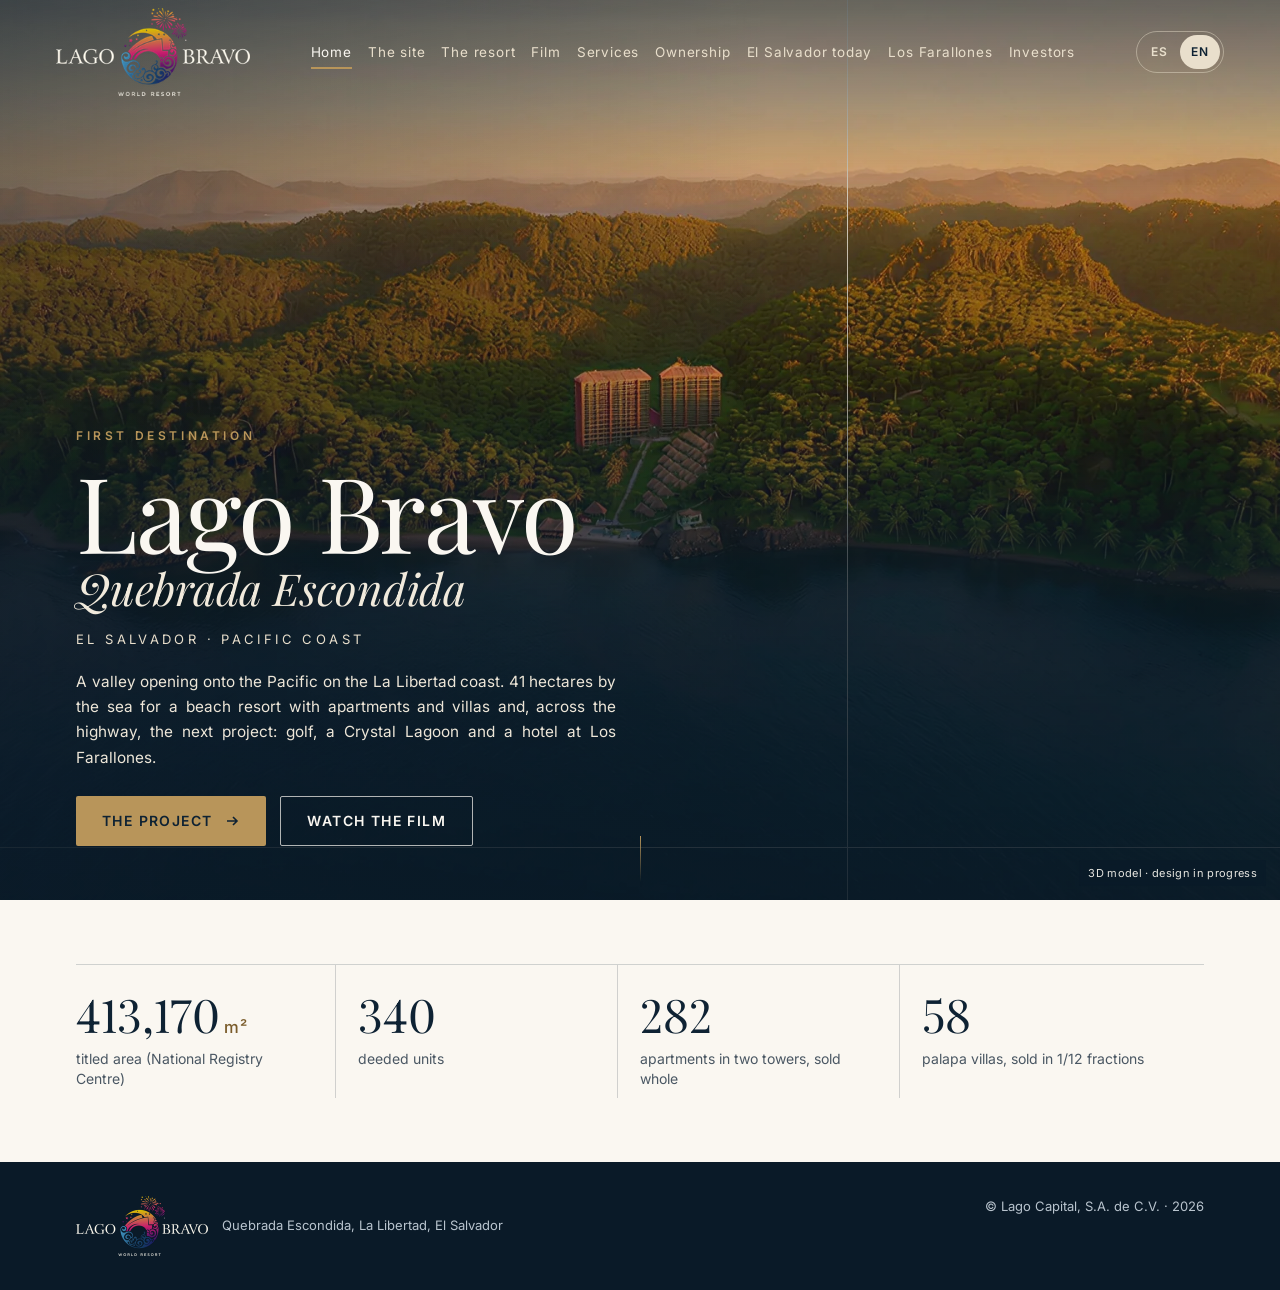
==== index.html @ e4975eff "v4.5: villas en fracciones de 1/12 (se venden 11, Lago Bravo se queda 1), sin casino" ====
<!DOCTYPE html>
<html lang="es" data-lang="es">
<head>
<meta charset="utf-8">
<meta name="viewport" content="width=device-width, initial-scale=1">
<title>Lago Bravo · Quebrada Escondida — El Salvador, costa del Pacífico</title>
<meta name="description" content="Lago Bravo, primer destino: Quebrada Escondida, un valle abierto al Pacífico en La Libertad, El Salvador.">
<meta name="robots" content="index,follow">
<link rel="canonical" href="https://lagobravo.com/">
<meta name="theme-color" content="#0E2233">
<link rel="icon" href="favicon.ico?v=2" sizes="any">
<link rel="icon" type="image/png" sizes="32x32" href="favicon-32x32.png?v=2">
<link rel="icon" type="image/png" sizes="192x192" href="icon-192.png?v=2">
<link rel="apple-touch-icon" href="apple-touch-icon.png?v=2">
<meta property="og:title" content="Lago Bravo · Quebrada Escondida">
<meta property="og:description" content="Un valle abierto al Pacífico en La Libertad, El Salvador: dos torres bajo palapa, 58 villas, restaurante en una isla y beach club.">
<meta property="og:image" content="https://lagobravo.com/img/og-lago-bravo.jpg">
<meta property="og:image:width" content="1200">
<meta property="og:image:height" content="630">
<meta property="og:type" content="website">
<meta property="og:url" content="https://lagobravo.com/">
<meta name="twitter:card" content="summary_large_image">
<link rel="preconnect" href="https://fonts.googleapis.com">
<link rel="preconnect" href="https://fonts.gstatic.com" crossorigin>
<link href="https://fonts.googleapis.com/css2?family=Inter:wght@400;500;600;700&family=Playfair+Display:ital,wght@0,400;0,500;0,600;1,400;1,500&display=swap" rel="stylesheet">
<script>(function(){var d=document.documentElement,h=location.hash.slice(1),T='inicio lugar resort video servicios propiedad elsalvador farallones inversores'.split(' '),A={top:'inicio',pelicula:'video',vision:'farallones','resort-integrado':'farallones',fase2:'farallones'};try{h=decodeURIComponent(h);}catch(e){}h=A[h]||h;var t=T.indexOf(h)>=0?h:(/^f\d+$/.test(h)||h==='fuentes'?'elsalvador':'inicio');d.classList.add('js');d.setAttribute('data-tab',t);if(t==='inicio'){var l=document.createElement('link');l.rel='preload';l.as='image';l.href='img/hero-1920.webp';l.setAttribute('imagesrcset','img/hero-960.webp 960w, img/hero-1920.webp 1920w');l.setAttribute('imagesizes','100vw');document.head.appendChild(l);}})();</script>
<style>
:root{
  --night:#0E2233; --night-2:#0A1A28; --night-3:#14304A;
  --sand:#E9DFCC; --sand-2:#F1EADC; --paper:#FAF7F1;
  --gold:#B8955A; --gold-ink:#7A5C2B;
  --ink:#0E2233; --muted:#4A5763; --muted-d:#B9C4CE; --rule:rgba(14,34,51,.18); --rule-d:rgba(233,223,204,.22);
  --serif:'Playfair Display',Georgia,'Times New Roman',serif;
  --sans:'Inter',system-ui,-apple-system,'Segoe UI',Roboto,sans-serif;
  --wrap:1240px; --gut:clamp(20px,5vw,56px);
  --ease:cubic-bezier(.2,.7,.2,1);
}
*,*::before,*::after{box-sizing:border-box}
html{scroll-behavior:smooth;-webkit-text-size-adjust:100%}
body{margin:0;background:var(--paper);color:var(--ink);font-family:var(--sans);font-size:17px;line-height:1.65;font-weight:400;text-rendering:optimizeLegibility}
img{max-width:100%;display:block;height:auto}
a{color:inherit}
h1,h2,h3{font-family:var(--serif);font-weight:500;line-height:1.08;margin:0;letter-spacing:-.01em}
p{margin:0 0 1em}
.sr-only{position:absolute!important;width:1px;height:1px;overflow:hidden;clip:rect(0 0 0 0);white-space:nowrap}
html[data-lang="es"] .l-en, html[data-lang="en"] .l-es{display:none!important}
.skip{position:absolute;left:-999px;top:8px;background:var(--gold);color:var(--night);padding:10px 16px;z-index:200;font-weight:600}
.skip:focus{left:8px}
:focus-visible{outline:2px solid var(--gold);outline-offset:3px}
.wrap{max-width:var(--wrap);margin:0 auto;padding:0 var(--gut)}
.eyebrow{font-family:var(--sans);font-size:12px;font-weight:600;letter-spacing:.24em;text-transform:uppercase;color:var(--gold-ink);margin:0 0 18px;display:flex;align-items:center;gap:14px}
.eyebrow::before{content:"";width:34px;height:1px;background:currentColor}
.dark .eyebrow{color:var(--gold)}
.h2{font-size:clamp(34px,5vw,64px)}
.h2 em{font-style:italic;color:var(--gold-ink);font-weight:400}
.dark .h2 em{color:var(--gold)}
.lead{font-size:clamp(18px,1.6vw,21px);line-height:1.6;color:var(--muted);max-width:62ch}
.dark{background:var(--night);color:var(--sand)}
.dark .lead{color:var(--muted-d)}
section{position:relative}
.sec{padding:clamp(88px,12vw,168px) 0}

/* nav */
.nav{position:fixed;inset:0 0 auto 0;z-index:100;transition:background .35s var(--ease),box-shadow .35s var(--ease)}
.nav .wrap{display:flex;align-items:center;justify-content:space-between;height:104px;max-width:1440px}
.nav.solid{background:rgba(14,34,51,.96);box-shadow:0 1px 0 var(--rule-d)}
.brand{font-family:var(--serif);color:#FAF7F1;text-decoration:none;font-size:21px;letter-spacing:.2em;text-transform:uppercase;white-space:nowrap;display:inline-flex;align-items:center;gap:12px}
.brand-logo{height:88px;width:auto;display:block;flex:0 0 auto}          /* logo oficial entero (05-10-2026) */
footer.foot .brand-logo{height:60px}
.brand small{font-family:var(--sans);font-size:10px;letter-spacing:.24em;color:var(--gold);margin-left:10px;border:1px solid rgba(184,149,90,.6);padding:3px 7px;vertical-align:3px}
.tabsnav{min-width:0}
.tabs{display:flex;gap:22px;margin:0;padding:0}
.tab{color:#E9DFCC;text-decoration:none;font-size:13.5px;letter-spacing:.06em;padding:12px 0;position:relative;white-space:nowrap}
.tab::after{content:"";position:absolute;left:0;right:0;bottom:6px;height:2px;background:var(--gold);transform:scaleX(0);transform-origin:left;transition:transform .3s var(--ease)}
.tab:hover::after,.tab[aria-selected="true"]::after{transform:scaleX(1)}
.tab[aria-selected="true"]{color:#FAF7F1}
.tab:focus-visible{outline:2px solid var(--gold);outline-offset:4px;border-radius:2px}
@media (min-width:1280px) and (max-width:1365px){.tabs{gap:16px}}   /* v4.4: la pestaña de Los Farallones era más larga; a 1280 px deja el margen de la v4.3 */
.navr{display:flex;align-items:center;gap:14px}
.lang{display:flex;border:1px solid rgba(233,223,204,.45);border-radius:999px;padding:3px}
.lang button{all:unset;cursor:pointer;font-size:12px;font-weight:600;letter-spacing:.12em;color:#E9DFCC;min-width:40px;min-height:34px;display:grid;place-items:center;border-radius:999px;transition:background .2s,color .2s}
.lang button[aria-pressed="true"]{background:var(--sand);color:var(--night)}
.lang button:focus-visible{outline:2px solid var(--gold);outline-offset:2px}
/* pestañas: solo se ve el panel activo. El script de la cabecera pone html.js y data-tab antes de pintar,
   asi que un enlace directo (lagobravo.com/#inversores) abre ya en su pestaña, sin parpadeo */
.js .panel{display:none}
.js[data-tab="inicio"] #inicio,.js[data-tab="lugar"] #lugar,.js[data-tab="resort"] #resort,.js[data-tab="video"] #video,.js[data-tab="servicios"] #servicios,.js[data-tab="propiedad"] #propiedad,.js[data-tab="elsalvador"] #elsalvador,.js[data-tab="farallones"] #farallones,.js[data-tab="inversores"] #inversores{display:block}
.panel[hidden]{display:none!important}
.panel:focus-visible{outline:2px solid var(--gold);outline-offset:-2px}
#fuentes li{scroll-margin-top:150px}
/* cifras clave de Inicio */
.kf{padding:clamp(40px,5vw,72px) 0;background:var(--paper)}
.kf .facts{margin-top:0}
@media (max-width:1279px){
  /* barra de pestañas fija bajo la cabecera, con desplazamiento lateral */
  .nav .wrap{flex-wrap:wrap;height:auto}
  .brand,.navr{min-height:72px;display:flex;align-items:center}
  .brand-logo{height:60px}
  .tabsnav{order:3;flex:0 0 calc(100% + 2*var(--gut));margin:0 calc(-1*var(--gut));background:rgba(10,26,40,.72);-webkit-backdrop-filter:blur(8px);backdrop-filter:blur(8px);border-top:1px solid var(--rule-d)}
  .nav.solid .tabsnav{background:transparent;-webkit-backdrop-filter:none;backdrop-filter:none}
  .tabs{gap:6px;overflow-x:auto;padding:8px var(--gut);scrollbar-width:none;-webkit-overflow-scrolling:touch;
        -webkit-mask-image:linear-gradient(90deg,transparent 0,#000 14px,#000 calc(100% - 28px),transparent);mask-image:linear-gradient(90deg,transparent 0,#000 14px,#000 calc(100% - 28px),transparent)}
  .tabs::-webkit-scrollbar{display:none}
  .tab{font-size:14px;letter-spacing:.03em;padding:8px 14px;border-radius:999px}
  .tab::after{display:none}
  .tab[aria-selected="true"]{background:var(--sand);color:var(--night);font-weight:600}
  .tab:focus-visible{outline-offset:2px;border-radius:999px}
  .js .panel:not(#inicio)>section:first-child{border-top:80px solid transparent}
}

/* hero */
.hero{position:relative;height:100svh;min-height:640px;max-height:1200px;color:#FAF7F1;overflow:hidden;background:var(--night)}
.hero .ph{position:absolute;inset:0;margin:0}
.hero-vid{position:absolute;inset:0;width:100%;height:100%;object-fit:cover;object-position:50% 60%;opacity:0;transition:opacity 1.2s var(--ease)}
.hero-vid.on{opacity:1}
@media (prefers-reduced-motion:reduce){.hero-vid{display:none}}
@media (max-width:600px){.hero .ph{top:-22%}.hero-vid{top:-22%;height:122%}}
.film{padding-top:clamp(72px,9vw,128px);padding-bottom:clamp(72px,9vw,128px)}
.film .player{position:relative;margin-top:clamp(32px,4vw,56px);background:#000;box-shadow:0 30px 80px rgba(0,0,0,.35)}
.film video{display:block;width:100%;height:auto;aspect-ratio:16/9;background:#000}
@media (max-width:700px){.band::after{background:linear-gradient(180deg,rgba(10,26,40,.35),rgba(10,26,40,.78) 40%,rgba(10,26,40,.78) 70%,rgba(10,26,40,.35))}}
.film .cap{font-size:13px;color:#C9BFAE;margin:14px 0 0;max-width:80ch}
.hero .ph img{width:100%;height:100%;object-fit:cover;object-position:50% 60%;transform:scale(1.06);animation:settle 2.6s var(--ease) forwards}
@keyframes settle{to{transform:scale(1)}}
.hero::after{content:"";position:absolute;inset:0;background:linear-gradient(180deg,rgba(10,26,40,.55) 0%,rgba(10,26,40,.04) 22%,rgba(10,26,40,.22) 42%,rgba(10,26,40,.72) 62%,rgba(10,26,40,.9) 100%),linear-gradient(90deg,rgba(10,26,40,.45),rgba(10,26,40,0) 60%);pointer-events:none}
.hero-in{position:absolute;inset:auto 0 0 0;z-index:2;padding-bottom:clamp(40px,6vh,72px)}
.hero .kicker{font-size:12px;font-weight:600;letter-spacing:.3em;text-transform:uppercase;color:var(--gold);margin:0 0 18px}
.hero h1{font-size:clamp(52px,8.2vw,124px);font-weight:400;line-height:.9;letter-spacing:-.02em;color:#FAF7F1}
.hero h1 .sep{color:var(--gold);font-weight:400;margin:0 .06em}
.hero h1 .sub{display:block;font-style:italic;font-size:.42em;letter-spacing:-.005em;margin-top:.22em;color:#F1EADC}
.hero .place{font-size:13px;letter-spacing:.26em;text-transform:uppercase;margin:22px 0 0;color:#E9DFCC}
.hero .intro{max-width:54ch;font-size:clamp(15px,1.2vw,18px);color:#EDE6D8;margin:18px 0 26px}
.btns{display:flex;flex-wrap:wrap;gap:14px}
.btn{display:inline-flex;align-items:center;gap:12px;min-height:50px;padding:0 26px;border-radius:2px;text-decoration:none;font-size:14px;font-weight:600;letter-spacing:.1em;text-transform:uppercase;transition:background .25s,color .25s,border-color .25s,transform .2s}
.btn:active{transform:scale(.98)}
.btn-gold{background:var(--gold);color:var(--night)}
.btn-gold:hover{background:#CBAA72}
.btn-line{border:1px solid rgba(250,247,241,.7);color:#FAF7F1}
.btn-line:hover{background:#FAF7F1;color:var(--night)}
.btn svg{width:16px;height:16px}
.prov{position:absolute;right:12px;bottom:10px;z-index:3;font-size:11px;letter-spacing:.03em;color:rgba(250,247,241,.92);background:rgba(10,26,40,.55);padding:4px 9px;border-radius:2px;backdrop-filter:blur(2px);max-width:calc(100% - 24px)}
.hero .prov{bottom:14px;right:14px}
.scroll-cue{position:absolute;left:50%;bottom:18px;z-index:3;width:1px;height:46px;background:linear-gradient(var(--gold),transparent);animation:cue 2.4s ease-in-out infinite}
@keyframes cue{0%,100%{opacity:.3;transform:translateY(-6px)}50%{opacity:1;transform:none}}

/* figures */
.ph{position:relative;margin:0;overflow:hidden;background:#D9CFBC}
.ph img{width:100%;height:100%;object-fit:cover}

/* lugar */
.grid-2{display:grid;grid-template-columns:minmax(0,5fr) minmax(0,7fr);gap:clamp(36px,6vw,96px);align-items:center}
.lugar .ph{aspect-ratio:4/3.1}
.facts{display:grid;grid-template-columns:repeat(4,minmax(0,1fr));gap:0;margin-top:clamp(56px,8vw,104px);border-top:1px solid var(--rule)}
.fact{padding:26px 22px 8px 0;border-right:1px solid var(--rule);margin-right:22px}
.fact:last-child{border-right:0;margin-right:0}
.fact .v{font-family:var(--serif);font-size:clamp(34px,3.6vw,52px);line-height:1;display:block;font-variant-numeric:lining-nums tabular-nums}
.fact .v small{font-family:var(--sans);font-size:.36em;font-weight:500;letter-spacing:.04em;color:var(--gold-ink);margin-left:4px}
.fact .k{font-size:14px;color:var(--muted);display:block;margin-top:12px;line-height:1.45}
.dist{display:flex;flex-wrap:wrap;gap:10px 28px;margin:34px 0 0;padding:0;list-style:none;font-size:15px;color:var(--muted)}
.dist b{color:var(--ink);font-weight:600;font-variant-numeric:tabular-nums}
.note{font-size:13px;color:var(--muted);margin-top:14px}

/* band */
.band{position:relative;height:clamp(460px,78vh,860px);overflow:hidden;background:var(--night)}
.band .ph{position:absolute;inset:0}
.band::after{content:"";position:absolute;inset:0;background:linear-gradient(90deg,rgba(10,26,40,.84),rgba(10,26,40,.45) 45%,rgba(10,26,40,.05) 75%);pointer-events:none}
.band blockquote{position:absolute;z-index:2;left:0;right:0;top:50%;transform:translateY(-50%);margin:0}
.band blockquote p{font-family:var(--serif);font-size:clamp(30px,4.4vw,60px);line-height:1.1;color:#FAF7F1;max-width:17ch;margin:0}
.band blockquote p em{color:var(--gold);font-style:italic}
.band blockquote span.by{display:block;font-size:13px;letter-spacing:.22em;text-transform:uppercase;color:#E9DFCC;margin-top:22px;max-width:44ch;line-height:1.6}

/* resort */
.sec-head{display:grid;grid-template-columns:minmax(0,7fr) minmax(0,5fr);gap:clamp(28px,5vw,80px);align-items:end;margin-bottom:clamp(44px,6vw,80px)}
.sec-head .lead{margin:0}
.units{display:grid;grid-template-columns:repeat(3,minmax(0,1fr));gap:clamp(16px,3vw,40px);margin-top:26px;max-width:620px}
.units div{font-size:14px;color:var(--muted);line-height:1.35}
.units b{display:block;font-family:var(--serif);font-weight:500;font-size:clamp(36px,3.6vw,50px);color:var(--ink);line-height:1;margin-bottom:6px;font-variant-numeric:lining-nums}
.render{aspect-ratio:16/9}
.render + .render-note{font-size:13px;color:var(--muted);margin:12px 0 0}
.rows{margin-top:clamp(72px,10vw,140px);display:grid;gap:clamp(72px,10vw,136px)}
.row{display:grid;grid-template-columns:minmax(0,7fr) minmax(0,5fr);gap:clamp(32px,5vw,80px);align-items:center}
.row.flip{grid-template-columns:minmax(0,5fr) minmax(0,7fr)}
.row.flip .media{order:2}
.row .media .ph{aspect-ratio:3/2}
.row .media.duo{display:grid;grid-template-columns:3fr 2fr;gap:14px}
.row .media.duo .ph{aspect-ratio:auto;height:100%}
.row .media.duo .ph:first-child{aspect-ratio:4/3.4}
.row h3{font-size:clamp(28px,3vw,40px);margin-bottom:18px}
.row p{color:var(--muted)}
.tag{display:inline-block;font-size:12px;font-weight:600;letter-spacing:.18em;text-transform:uppercase;color:var(--gold-ink);margin-bottom:14px}
.specs{list-style:none;padding:0;margin:20px 0 0;border-top:1px solid var(--rule)}
.specs li{display:flex;justify-content:space-between;gap:18px;padding:11px 0;border-bottom:1px solid var(--rule);font-size:15px}
.specs li span:last-child{color:var(--ink);font-weight:500;text-align:right;font-variant-numeric:tabular-nums}
.specs li span:first-child{color:var(--muted)}
.trio{display:grid;grid-template-columns:repeat(3,minmax(0,1fr));gap:clamp(18px,2.4vw,30px);margin-top:clamp(72px,10vw,136px)}
.card{background:var(--sand-2);padding:clamp(26px,3vw,38px);border-top:2px solid var(--gold)}
.card h3{font-size:26px;margin-bottom:14px}
.card p{color:var(--muted);font-size:16px;margin:0}
.pb{border-top:1px solid var(--rule);padding-top:clamp(28px,3vw,40px)}
.pb .h3sub{margin-bottom:10px}
.pb-lead{color:var(--muted);margin:0 0 6px;max-width:70ch}
.pb-list{list-style:none;margin:0;padding:0;display:grid;grid-template-columns:repeat(4,minmax(0,1fr));column-gap:28px}
.pb-list li{display:flex;gap:12px;padding:12px 0;border-bottom:1px solid var(--rule);font-size:15.5px;line-height:1.4}
.pb-list li::before{content:"";width:6px;height:6px;margin-top:8px;flex:0 0 6px;background:var(--gold);transform:rotate(45deg)}
@media (max-width:980px){.pb-list{grid-template-columns:repeat(2,minmax(0,1fr))}}
@media (max-width:600px){.pb-list{grid-template-columns:minmax(0,1fr)}}

/* servicios */
.svc{display:grid;grid-template-columns:minmax(0,6fr) minmax(0,5fr);gap:clamp(40px,6vw,96px);align-items:start;margin-top:clamp(40px,5vw,64px)}
.svc-list{list-style:none;margin:0;padding:0;border-top:1px solid var(--rule-d)}
.svc-list li{display:grid;grid-template-columns:40px 1fr;gap:18px;padding:22px 0;border-bottom:1px solid var(--rule-d)}
.svc-list svg{width:26px;height:26px;stroke:var(--gold);fill:none;stroke-width:1.4;margin-top:4px}
.svc-list h3{font-family:var(--sans);font-size:17px;font-weight:600;letter-spacing:.01em;color:#FAF7F1;margin:0 0 6px}
.svc-list p{margin:0;color:var(--muted-d);font-size:15.5px}
.app{background:var(--night-2);border:1px solid var(--rule-d);border-radius:28px;padding:22px 20px 26px;max-width:380px;justify-self:center;width:100%;box-shadow:0 30px 60px rgba(0,0,0,.28)}
.app-top{display:flex;justify-content:space-between;align-items:center;padding:4px 6px 18px;border-bottom:1px solid var(--rule-d)}
.app-top b{font-family:var(--serif);font-weight:500;font-size:20px;color:#FAF7F1;letter-spacing:.04em}
.app-top span{font-size:11px;letter-spacing:.2em;text-transform:uppercase;color:var(--gold)}
.app ul{list-style:none;margin:10px 0 0;padding:0}
.app li{display:flex;justify-content:space-between;align-items:center;gap:12px;padding:13px 6px;border-bottom:1px solid rgba(233,223,204,.1);font-size:15px;color:#EDE6D8}
.app li em{font-style:normal;font-size:11px;letter-spacing:.08em;text-transform:uppercase;color:var(--night);background:var(--sand);padding:4px 9px;border-radius:999px;white-space:nowrap}
.app li em.pay{background:transparent;color:var(--gold);border:1px solid rgba(184,149,90,.7)}
.app .cap{font-size:12px;color:var(--muted-d);margin:16px 6px 0}

/* propiedad */
.own{background:var(--sand)}
.own .lead{color:#3E4B57}
.own-grid{display:grid;grid-template-columns:repeat(3,minmax(0,1fr));gap:0;margin-top:clamp(44px,6vw,72px);border-top:1px solid var(--rule)}
.own-grid article{padding:30px 30px 10px 0;margin-right:30px;border-right:1px solid var(--rule)}
.own-grid article:last-child{border-right:0;margin-right:0}
.own-grid .big{font-family:var(--serif);font-size:clamp(46px,5vw,72px);line-height:1;display:block;margin-bottom:14px;color:var(--night)}
.own-grid h3{font-family:var(--sans);font-weight:600;font-size:17px;margin:0 0 10px}
.own-grid p{color:#3E4B57;font-size:15.5px}
.weeks{margin-top:clamp(56px,7vw,88px);background:var(--paper);padding:clamp(24px,3vw,36px)}
.weeks h3{font-family:var(--sans);font-size:15px;font-weight:600;letter-spacing:.04em;margin:0 0 18px}
.strip{display:grid;grid-template-columns:repeat(52,minmax(0,1fr));gap:3px}
.strip i{display:block;height:34px;border-radius:1px;background:var(--night)}
.strip i.pool{background:var(--gold)}
.strip i.mt{background:transparent;border:1px solid var(--night)}
.strip i.prime{background:var(--night);box-shadow:inset 0 -6px 0 var(--gold)}
.legend{display:flex;flex-wrap:wrap;gap:10px 26px;margin-top:16px;font-size:14px;color:#3E4B57}
.legend span{display:inline-flex;align-items:center;gap:8px}
.legend i{width:16px;height:16px;display:inline-block;border-radius:1px;flex:none}
.fine{font-size:13px;color:#4A5763;margin:18px 0 0}

/* el salvador hoy */
.esh{background:var(--paper)}
.esh-grid{display:grid;grid-template-columns:minmax(0,7fr) minmax(0,5fr);gap:clamp(32px,5vw,72px);margin-top:clamp(40px,5vw,64px);align-items:start}
.chart{margin:0;background:#fff;border:1px solid var(--rule);padding:24px}
.chart figcaption{display:flex;justify-content:space-between;gap:12px;flex-wrap:wrap;margin-bottom:14px;font-size:15px}
.chart .unit{color:var(--muted);font-size:13px}
.chart svg{width:100%;height:auto}
.chart .bv{font:600 13px var(--sans);fill:var(--ink)}
.chart .by{font:500 12px var(--sans);fill:var(--muted)}
html[data-lang="es"] tspan.l-en, html[data-lang="en"] tspan.l-es{display:none}
.src{font-size:12.5px;color:var(--muted);margin:12px 0 0}
.pending{border:1.5px dashed rgba(122,92,43,.6);background:rgba(184,149,90,.07);padding:28px;min-height:220px;display:flex;flex-direction:column;justify-content:center}
.pending p{color:var(--muted);margin:0;max-width:52ch}
.pending-tag{font-family:ui-monospace,'Cascadia Mono',Consolas,monospace;font-size:13px;letter-spacing:.06em;color:var(--gold-ink)!important;margin:0 0 10px!important;font-weight:600}
.legal{border:1px solid var(--night);padding:26px 28px;background:#fff}
.legal h3{font-size:24px;margin-bottom:12px}
.legal p,.legal li{color:var(--muted);font-size:15.5px}
.legal ul{padding-left:18px;margin:8px 0 0}
.tablewrap{margin-top:clamp(40px,5vw,64px);overflow-x:auto}
table.proj{width:100%;border-collapse:collapse;font-size:15px;background:#fff;border:1px solid var(--rule)}
table.proj th{font-size:11.5px;letter-spacing:.14em;text-transform:uppercase;text-align:left;color:var(--sand);background:var(--night);padding:13px 14px;font-weight:600}
table.proj td{padding:14px;border-bottom:1px solid var(--rule);vertical-align:top}
table.proj .num{text-align:right;font-variant-numeric:tabular-nums}
table.proj .place{display:block;font-size:13px;color:var(--muted)}
table.proj .srccell{font-size:12.5px;color:var(--muted)}
.sources{margin-top:36px}
.sources h3{font-family:var(--sans);font-size:14px;font-weight:600;letter-spacing:.12em;text-transform:uppercase;margin:0 0 10px}
.sources ol{margin:0;padding-left:20px;font-size:13.5px;color:var(--muted)}
.sources .sid{font-weight:600;color:var(--ink)}
.h3sub{font-family:var(--sans);font-size:14px;font-weight:600;letter-spacing:.14em;text-transform:uppercase;margin:0 0 14px;color:var(--gold-ink)}

.kpis{display:grid;grid-template-columns:repeat(4,minmax(0,1fr));gap:0;margin-top:clamp(40px,5vw,64px);border-top:2px solid var(--night)}
.kpi{padding:24px 22px 20px 0;margin-right:22px;border-right:1px solid var(--rule);display:flex;flex-direction:column;gap:10px}
.kpi:last-child{border-right:0;margin-right:0}
.k-big{font-family:var(--serif);font-size:clamp(36px,3.8vw,54px);line-height:1;font-variant-numeric:lining-nums}
.k-lab{font-size:15px;color:var(--ink);line-height:1.4}
.srcline{font-size:12.5px;color:var(--muted);margin-top:auto}
sup.fn{font-size:.72em;line-height:0;margin-left:2px}
sup.fn a{color:var(--gold-ink);text-decoration:none;font-weight:600;padding:0 1px}
sup.fn a:hover{text-decoration:underline}
.dark sup.fn a{color:var(--gold)}
.tablewrap.slim{margin-top:18px}
table.yt{width:100%;border-collapse:collapse;font-size:14px;background:#fff;border:1px solid var(--rule)}
table.yt th,table.yt td{padding:10px 12px;border-bottom:1px solid var(--rule);text-align:left;vertical-align:top}
table.yt thead th{font-size:11px;letter-spacing:.14em;text-transform:uppercase;color:var(--sand);background:var(--night);font-weight:600}
table.yt .num{text-align:right;font-variant-numeric:tabular-nums;white-space:nowrap}
table.yt .nt{color:var(--muted);font-size:13px}
.legal-cons{margin-top:16px;padding:14px 16px;background:rgba(184,149,90,.14);color:var(--ink)!important;border-left:3px solid var(--gold)}
.ctxs{display:grid;grid-template-columns:repeat(3,minmax(0,1fr));gap:18px}
.ctx{background:#fff;border:1px solid var(--rule);padding:22px 24px}
.ctx h4{font-family:var(--sans);font-size:13px;font-weight:600;letter-spacing:.14em;text-transform:uppercase;margin:0 0 10px;color:var(--gold-ink)}
.ctx p{font-size:15px;color:var(--muted);margin:0}
.sources ol li{margin:4px 0}
details.sources summary{cursor:pointer;font-size:14px;font-weight:600;letter-spacing:.12em;text-transform:uppercase;padding:12px 0;min-height:44px;list-style-position:inside}
details.sources .sum-hint{font-weight:400;letter-spacing:0;text-transform:none;color:var(--muted);margin-left:8px}
details.sources ol{margin-top:8px}
.sources .url{color:#56616B;font-size:12px;word-break:break-all}
.sources a{color:var(--ink)}
@media (max-width:980px){.kpis{grid-template-columns:1fr 1fr}.kpi:nth-child(2){border-right:0;margin-right:0}.kpi:nth-child(n+3){border-top:1px solid var(--rule)}.ctxs{grid-template-columns:1fr}}
@media (max-width:600px){.kpis{grid-template-columns:1fr}.kpi{border-right:0;margin-right:0;border-top:1px solid var(--rule)}.kpi:first-child{border-top:0}
  table.yt tr{display:grid;grid-template-columns:minmax(0,1fr) minmax(0,1.3fr) minmax(0,1fr)}
  table.yt thead th:last-child{display:none}
  table.yt td.nt{grid-column:1/-1;font-size:12.5px;padding-top:0;border-bottom:1px solid var(--rule)}
  table.yt th,table.yt td{padding:9px 8px;border-bottom:0}
  html[data-lang="es"] td[data-l="dist"]::before{content:"Distancia"} html[data-lang="en"] td[data-l="dist"]::before{content:"Distance"}}

/* texto justificado */
.lead,.row p,.card p,.piece p,.ctx p,.svc-list p,.own-grid p,.legal p,.legal li,.plan-note,.disc,.fine,.intro,.lugar p,.inv .phases p,.src,.note,.app .cap,.caveat,.piece li{text-align:justify;hyphens:auto;-webkit-hyphens:auto}
/* Los Farallones, el siguiente proyecto */
.f2{background:var(--sand-2)}
.f2-grid{display:grid;grid-template-columns:minmax(0,7fr) minmax(0,5fr);gap:clamp(32px,4vw,64px);align-items:start;margin-top:clamp(40px,5vw,64px)}
.pieces{position:sticky;top:96px}
.planbox{background:#F4EEE2;border:1px solid var(--rule);position:relative}
.plan{display:block;width:100%;height:auto}
.plan text{font-family:var(--sans);fill:#0E2233}
.plan .t-z{font-family:var(--serif);font-size:29px;font-weight:600;paint-order:stroke;stroke:#F4EEE2;stroke-width:5px;stroke-linejoin:round}
.plan .t-s{font-size:21px;font-weight:500;paint-order:stroke;stroke:#F4EEE2;stroke-width:5px;stroke-linejoin:round}
.plan .t-gold{fill:#5A421B}
.plan .t-golf{fill:#244A31}
.plan .t-end{text-anchor:end}
.plan .t-olive{fill:#3F5413}
.plan .t-mid{text-anchor:middle}
.plan .t-bold{font-weight:700}
.plan .t-green{fill:#2F5A33;font-style:italic}
.plan .lead-l line{stroke:#5A421B;stroke-width:1.4}
.plan .t-phase{font-size:21px;font-weight:700;letter-spacing:.2em;paint-order:stroke;stroke:#F4EEE2;stroke-width:5px}
.plan .t-road{font-size:20px;font-weight:600;letter-spacing:.06em;paint-order:stroke;stroke:#F4EEE2;stroke-width:5px}
.plan .t-vial{font-size:20px;font-weight:600;fill:#7E2C21;paint-order:stroke;stroke:#F4EEE2;stroke-width:5px}
.plan .t-sea{font-family:var(--serif);font-style:italic;font-size:34px;fill:#E9DFCC;text-anchor:middle}
.plan .t-stamp{font-size:21px;font-weight:700;letter-spacing:.16em;fill:#E9DFCC}
.plan .t-stamp2{font-size:20px;font-weight:500;fill:#D8B98A}
.plan .pin circle{fill:#0E2233;stroke:#F4EEE2;stroke-width:3}
.plan .pin.gold circle{fill:#7A5C2B}
.plan .north path{fill:#0E2233}.plan .north text{font-size:16px;font-weight:700}
.plan-hint{display:none;font-size:12.5px;color:var(--gold-ink);margin:0;padding:10px 14px 0;background:var(--paper)}
.planbox .plan-note{font-size:12.5px;padding:12px 14px;margin:0;color:#3E4B57;line-height:1.5;border-top:1px solid var(--rule);background:var(--paper)}
.pieces{display:grid;gap:22px}
.piece{background:var(--paper);padding:clamp(24px,3vw,34px);border-left:3px solid var(--gold)}
.piece.golf{border-left-color:#3F6B4A}
.piece h3{font-size:28px;margin-bottom:12px}
.piece ul{list-style:none;margin:14px 0 16px;padding:0;border-top:1px solid var(--rule)}
.piece li{padding:9px 0;border-bottom:1px solid var(--rule);font-size:15.5px;display:flex;gap:12px}
.piece li::before{content:"";width:6px;height:6px;margin-top:10px;flex:0 0 6px;background:var(--gold);transform:rotate(45deg)}
.piece p{color:var(--muted);font-size:15.5px;margin:0 0 10px}
.caveat{font-size:13px;color:#5A421B;background:rgba(184,149,90,.14);padding:10px 12px;margin-top:6px}
.keylist{list-style:none;padding:0;margin:0;display:grid;gap:10px;font-size:14px;color:#3E4B57}
.keylist li{display:flex;gap:12px;align-items:flex-start}
.keylist i{flex:0 0 18px;height:18px;margin-top:2px;border:1px solid rgba(14,34,51,.3)}

/* inversores */
.inv .phases{list-style:none;margin:clamp(44px,6vw,72px) 0 0;padding:0;display:grid;grid-template-columns:1fr 1fr;gap:0;border-top:1px solid var(--rule-d)}
.inv .phases li{padding:34px 36px 10px 0;margin-right:36px;border-right:1px solid var(--rule-d)}
.inv .phases li:last-child{border-right:0;margin-right:0}
.inv .phases .n{font-family:var(--serif);font-style:italic;color:var(--gold);font-size:20px;display:block;margin-bottom:10px}
.inv .phases h3{font-size:clamp(26px,2.6vw,34px);color:#FAF7F1;margin-bottom:14px}
.inv .phases p{color:var(--muted-d);font-size:16px}
.inv .status{display:inline-block;font-size:11.5px;letter-spacing:.16em;text-transform:uppercase;border:1px solid rgba(184,149,90,.7);color:var(--gold);padding:5px 10px;margin-bottom:16px}
.contact{margin-top:clamp(56px,8vw,96px);display:grid;grid-template-columns:minmax(0,7fr) minmax(0,5fr);gap:clamp(32px,5vw,72px);align-items:end;padding-top:clamp(40px,5vw,60px);border-top:1px solid var(--rule-d)}
.contact h3{font-size:clamp(30px,3.6vw,48px);color:#FAF7F1}
.contact .mail{font-family:var(--serif);font-size:clamp(24px,2.6vw,34px);color:var(--gold);text-decoration:none;border-bottom:1px solid rgba(184,149,90,.5);display:inline-block;margin:18px 0 26px;padding-bottom:4px;word-break:break-all}
.contact .mail:hover{border-bottom-color:var(--gold)}
.disc{font-size:13px;color:var(--muted-d);border-left:2px solid var(--gold);padding:4px 0 4px 16px;margin:0}
footer.foot{background:var(--night-2);color:var(--muted-d);font-size:13px;padding:34px 0}
footer.foot .wrap{display:flex;justify-content:space-between;gap:16px;flex-wrap:wrap}
footer.foot .brand{font-size:16px}

/* reveal */
.rv{opacity:0;transform:translateY(22px);transition:opacity .9s var(--ease),transform .9s var(--ease)}
.rv.in{opacity:1;transform:none}
.noanim .rv{opacity:1;transform:none;transition:none}
.noanim .hero .ph img,.noanim .scroll-cue{animation:none;transform:none}
@media (prefers-reduced-motion:reduce){
  html{scroll-behavior:auto}
  .rv{opacity:1;transform:none;transition:none}
  .hero .ph img,.scroll-cue{animation:none;transform:none}
}

/* responsive */
@media (max-width:980px){
  .pieces{position:static}
  .grid-2,.sec-head,.row,.row.flip,.svc,.esh-grid,.f2-grid,.contact{grid-template-columns:minmax(0,1fr)}
  .row.flip .media{order:0}
  .facts{grid-template-columns:1fr 1fr}
  .fact:nth-child(2){border-right:0;margin-right:0}
  .fact:nth-child(n+3){border-top:1px solid var(--rule)}
  .trio,.own-grid{grid-template-columns:1fr}
  .own-grid article{border-right:0;margin-right:0;border-bottom:1px solid var(--rule);padding-right:0}
  .inv .phases{grid-template-columns:1fr}
  .inv .phases li{border-right:0;margin-right:0;padding-right:0;border-bottom:1px solid var(--rule-d)}
}
@media (max-width:600px){
  body{font-size:16px}
  .brand{font-size:17px;letter-spacing:.16em;gap:9px}
  .brand-logo{height:54px}
  .brand small{display:none}
  .hero h1{font-size:clamp(50px,15.5vw,80px)}
  .hero h1 .sep{display:block;height:0;overflow:hidden}
  .hero h1 .sub{font-size:.5em}
  .hero .intro{margin:16px 0 26px}
  .btn{flex:1 1 auto;justify-content:center;padding:0 18px}
  .facts{grid-template-columns:1fr}
  .fact{border-right:0;margin-right:0;border-top:1px solid var(--rule)}
  .fact:first-child{border-top:0}
  .strip{gap:2px}.strip i{height:26px}
  .row .media.duo{grid-template-columns:1fr}
  .row .media.duo .ph:last-child{aspect-ratio:16/10}
  table.proj thead{display:none}
  table.proj,table.proj tbody,table.proj tr,table.proj td{display:block;width:100%}
  table.proj tr{border-bottom:1px solid var(--rule);padding:8px 0}
  table.proj td{border:0;padding:6px 14px;text-align:left!important}
  table.proj td::before{display:block;font-size:11px;letter-spacing:.14em;text-transform:uppercase;color:var(--gold-ink);font-weight:600}
  html[data-lang="es"] td[data-l="brand"]::before{content:"Promotor"} html[data-lang="en"] td[data-l="brand"]::before{content:"Developer"}
  html[data-lang="es"] td[data-l="rooms"]::before{content:"Habitaciones"} html[data-lang="en"] td[data-l="rooms"]::before{content:"Rooms"}
  html[data-lang="es"] td[data-l="status"]::before{content:"Estado"} html[data-lang="en"] td[data-l="status"]::before{content:"Status"}
  html[data-lang="es"] td[data-l="src"]::before{content:"Fuente"} html[data-lang="en"] td[data-l="src"]::before{content:"Source"}
  .prov{font-size:10.5px}
  .planscroll{overflow-x:auto;-webkit-overflow-scrolling:touch}
  .planscroll .plan{width:660px;max-width:none}
  .plan-hint{display:block!important}
}
</style>
</head>
<body>
<a class="skip" href="#main"><span class="l-es" lang="es">Saltar al contenido</span><span class="l-en" lang="en">Skip to content</span></a>

<header class="nav" role="banner">
  <div class="wrap">
    <a class="brand" href="#inicio" aria-label="Lago Bravo · World Resort"><img class="brand-logo" src="img/logo-lb-h120.png" srcset="img/logo-lb-h120.png 1x, img/logo-lb-h240.png 2x" width="193" height="88" alt="Lago Bravo · World Resort"></a>
    <nav class="tabsnav" aria-label="Principal"><div class="tabs" role="tablist" aria-label="Secciones" data-aria-es="Secciones" data-aria-en="Sections"><a class="tab" role="tab" id="t-inicio" href="#inicio" aria-controls="inicio" aria-selected="true" tabindex="0"><span class="l-es" lang="es">Inicio</span><span class="l-en" lang="en">Home</span></a><a class="tab" role="tab" id="t-lugar" href="#lugar" aria-controls="lugar" aria-selected="false" tabindex="-1"><span class="l-es" lang="es">El lugar</span><span class="l-en" lang="en">The site</span></a><a class="tab" role="tab" id="t-resort" href="#resort" aria-controls="resort" aria-selected="false" tabindex="-1"><span class="l-es" lang="es">El resort</span><span class="l-en" lang="en">The resort</span></a><a class="tab" role="tab" id="t-video" href="#video" aria-controls="video" aria-selected="false" tabindex="-1"><span class="l-es" lang="es">Vídeo</span><span class="l-en" lang="en">Film</span></a><a class="tab" role="tab" id="t-servicios" href="#servicios" aria-controls="servicios" aria-selected="false" tabindex="-1"><span class="l-es" lang="es">Servicios</span><span class="l-en" lang="en">Services</span></a><a class="tab" role="tab" id="t-propiedad" href="#propiedad" aria-controls="propiedad" aria-selected="false" tabindex="-1"><span class="l-es" lang="es">Propiedad</span><span class="l-en" lang="en">Ownership</span></a><a class="tab" role="tab" id="t-elsalvador" href="#elsalvador" aria-controls="elsalvador" aria-selected="false" tabindex="-1"><span class="l-es" lang="es">El Salvador hoy</span><span class="l-en" lang="en">El Salvador today</span></a><a class="tab" role="tab" id="t-farallones" href="#farallones" aria-controls="farallones" aria-selected="false" tabindex="-1"><span class="l-es" lang="es">Los Farallones</span><span class="l-en" lang="en">Los Farallones</span></a><a class="tab" role="tab" id="t-inversores" href="#inversores" aria-controls="inversores" aria-selected="false" tabindex="-1"><span class="l-es" lang="es">Inversores</span><span class="l-en" lang="en">Investors</span></a></div></nav>
    <div class="navr">
      <div class="lang" role="group" aria-label="Idioma / Language">
        <button type="button" data-set="es" aria-pressed="true" lang="es">ES</button>
        <button type="button" data-set="en" aria-pressed="false" lang="en">EN</button>
      </div>
    </div>
  </div>
</header>

<main id="main">
<div class="panel" role="tabpanel" id="inicio" aria-labelledby="t-inicio" tabindex="0">
<!-- 1 INICIO -->
<section class="hero" aria-label="Lago Bravo · Quebrada Escondida">
  <figure class="ph "><img src="img/hero-1920.webp" srcset="img/hero-960.webp 960w, img/hero-1920.webp 1920w" sizes="100vw" width="1920" height="1080" fetchpriority="high" loading="lazy" alt="Lago Bravo visto desde el mar al atardecer: el valle con las dos torres bajo sus palapas, las villas y el frente de playa" data-alt-es="Lago Bravo visto desde el mar al atardecer: el valle con las dos torres bajo sus palapas, las villas y el frente de playa" data-alt-en="Lago Bravo seen from the sea at sunset: the valley with the two towers under their palapa roofs, the villas and the beachfront"><figcaption class="prov"><span class="l-es" lang="es">Maqueta 3D · diseño en desarrollo</span><span class="l-en" lang="en">3D model · design in progress</span></figcaption></figure>
  <video class="hero-vid" autoplay muted loop playsinline preload="none" data-poster="video/portada.jpg" width="1920" height="1080" aria-hidden="true" tabindex="-1"><source data-src="video/portada.mp4" type="video/mp4"></video>
  <div class="hero-in"><div class="wrap">
    <p class="kicker"><span class="l-es" lang="es">Primer destino</span><span class="l-en" lang="en">First destination</span></p>
    <h1>Lago Bravo<span class="sr-only"> · </span><span class="sub">Quebrada Escondida</span></h1>
    <p class="place">El Salvador · Pacific Coast</p>
    <p class="intro"><span class="l-es" lang="es">Un valle abierto al Pacífico en la costa de La Libertad. 41 hectáreas frente al mar para un resort de playa con apartamentos y villas y, al otro lado de la carretera, el siguiente proyecto: golf, Crystal Lagoon y un hotel en Los Farallones.</span><span class="l-en" lang="en">A valley opening onto the Pacific on the La Libertad coast. 41 hectares by the sea for a beach resort with apartments and villas and, across the highway, the next project: golf, a Crystal Lagoon and a hotel at Los Farallones.</span></p>
    <div class="btns">
      <a class="btn btn-gold" href="#resort"><span class="l-es" lang="es">El proyecto</span><span class="l-en" lang="en">The project</span><svg viewBox="0 0 16 16" aria-hidden="true"><path d="M3 8h10M9 4l4 4-4 4" fill="none" stroke="currentColor" stroke-width="1.6"/></svg></a>
      <a class="btn btn-line" href="#video"><span class="l-es" lang="es">Ver el vídeo</span><span class="l-en" lang="en">Watch the film</span></a>
    </div>
  </div></div>
  <span class="scroll-cue" aria-hidden="true"></span>
</section>
<section class="kf" aria-label="Cifras clave" data-aria-es="Cifras clave" data-aria-en="Key figures">
  <div class="wrap">
    <div class="facts rv">
      <div class="fact"><span class="v"><span class="l-es" lang="es">413.170</span><span class="l-en" lang="en">413,170</span><small>m²</small></span><span class="k"><span class="l-es" lang="es">superficie titulada (Centro Nacional de Registros)</span><span class="l-en" lang="en">titled area (National Registry Centre)</span></span></div>
      <div class="fact"><span class="v">340</span><span class="k"><span class="l-es" lang="es">unidades escrituradas</span><span class="l-en" lang="en">deeded units</span></span></div>
      <div class="fact"><span class="v">282</span><span class="k"><span class="l-es" lang="es">apartamentos en dos torres, que se venden enteros</span><span class="l-en" lang="en">apartments in two towers, sold whole</span></span></div>
      <div class="fact"><span class="v">58</span><span class="k"><span class="l-es" lang="es">villas bajo palapa, en fracciones de&nbsp;1/12</span><span class="l-en" lang="en">palapa villas, sold in 1/12&nbsp;fractions</span></span></div>
    </div>
  </div>
</section>
</div>

<div class="panel" role="tabpanel" id="lugar" aria-labelledby="t-lugar" tabindex="0">
<!-- 2 EL LUGAR -->
<section class="sec lugar">
  <div class="wrap">
    <div class="grid-2">
      <div class="rv">
        <p class="eyebrow"><span class="l-es" lang="es">El lugar</span><span class="l-en" lang="en">The site</span></p>
        <h2 class="h2"><span class="l-es" lang="es">Un valle que baja <em>hasta el mar</em></span><span class="l-en" lang="en">A valley that runs <em>down to the sea</em></span></h2>
        <p class="lead" style="margin-top:28px"><span class="l-es" lang="es">Quebrada Escondida es una finca frente al Océano Pacífico, con título inscrito y sin cargas, en Aguacayo/Jicalapa, La Libertad Costa, junto a la Carretera del Litoral.</span><span class="l-en" lang="en">Quebrada Escondida is an estate facing the Pacific Ocean, with registered title and no encumbrances, in Aguacayo/Jicalapa, La Libertad Costa, beside the Coastal Highway.</span></p>
        <p><span class="l-es" lang="es">Es un valle abierto al mar entre dos laderas. Su eje sube desde la playa hasta la cota 49 a lo largo de 1.276&nbsp;m; las laderas laterales llegan a la cota 135. Es la misma costa que El Salvador promociona como <i>Surf City</i>, y en la ensenada ya opera un resort vecino: la playa recibe huéspedes hoy.</span><span class="l-en" lang="en">It is a valley open to the sea between two hillsides. Its axis rises from the beach to 49&nbsp;m over 1,276&nbsp;m; the side slopes reach 135&nbsp;m. This is the coastline El Salvador promotes as <i>Surf City</i>, and a neighbouring resort already operates in the cove: the beach hosts guests today.</span></p>
      </div>
      <div class="rv"><figure class="ph "><img src="img/valle-mar-1920.webp" srcset="img/valle-mar-960.webp 960w, img/valle-mar-1920.webp 1920w" sizes="(max-width:980px) 100vw, 58vw" width="1920" height="1080" loading="lazy" decoding="async" alt="El valle de Quebrada Escondida visto desde el mar, con el resort al fondo entre la selva" data-alt-es="El valle de Quebrada Escondida visto desde el mar, con el resort al fondo entre la selva" data-alt-en="The Quebrada Escondida valley seen from the sea, with the resort at the back among the forest"><figcaption class="prov"><span class="l-es" lang="es">Maqueta 3D · diseño en desarrollo</span><span class="l-en" lang="en">3D model · design in progress</span></figcaption></figure></div>
    </div>
    <div class="facts rv">
      <div class="fact"><span class="v"><span class="l-es" lang="es">413.170</span><span class="l-en" lang="en">413,170</span><small>m²</small></span><span class="k"><span class="l-es" lang="es">superficie titulada (Centro Nacional de Registros)</span><span class="l-en" lang="en">titled area (National Registry Centre)</span></span></div>
      <div class="fact"><span class="v"><span class="l-es" lang="es">1.276</span><span class="l-en" lang="en">1,276</span><small>m</small></span><span class="k"><span class="l-es" lang="es">de fondo, del mar al extremo del valle</span><span class="l-en" lang="en">deep, from the sea to the head of the valley</span></span></div>
      <div class="fact"><span class="v">0–49<small>m</small></span><span class="k"><span class="l-es" lang="es">cota del eje del valle (levantamiento LiDAR)</span><span class="l-en" lang="en">valley-axis elevation (LiDAR survey)</span></span></div>
      <div class="fact"><span class="v">135<small>m</small></span><span class="k"><span class="l-es" lang="es">cota máxima de las laderas (LiDAR)</span><span class="l-en" lang="en">highest point of the slopes (LiDAR)</span></span></div>
    </div>
    <ul class="dist rv">
      <li><span class="l-es" lang="es">Aeropuerto internacional</span><span class="l-en" lang="en">International airport</span> · <b>~74&nbsp;km</b></li>
      <li>San Salvador · <b>~77&nbsp;km</b></li>
      <li>Puerto de La Libertad · <b>~42&nbsp;km</b></li>
      <li>El Zonte · <b>~24&nbsp;km</b></li>
    </ul>
    <p class="note"><span class="l-es" lang="es">Distancias aproximadas por carretera. Superficie registral: 413.170,02&nbsp;m² (certificación del CNR de 11-08-2026).</span><span class="l-en" lang="en">Approximate road distances. Registered area: 413,170.02&nbsp;m² (CNR certificate of 11-08-2026).</span></p>
  </div>
</section>

<!-- banda -->
<section class="band" aria-label="El eje del valle" data-aria-es="El eje del valle" data-aria-en="The valley's axis">
  <figure class="ph "><img src="img/eje-villas-1920.webp" srcset="img/eje-villas-960.webp 960w, img/eje-villas-1920.webp 1920w" sizes="100vw" width="1920" height="1080" loading="lazy" decoding="async" alt="El paseo del eje del valle, con las villas bajo palapa a ambos lados y las dos torres al fondo" data-alt-es="El paseo del eje del valle, con las villas bajo palapa a ambos lados y las dos torres al fondo" data-alt-en="The walkway along the valley axis, with the palapa villas on both sides and the two towers behind"><figcaption class="prov"><span class="l-es" lang="es">Maqueta 3D · diseño en desarrollo</span><span class="l-en" lang="en">3D model · design in progress</span></figcaption></figure>
  <blockquote><div class="wrap">
    <p class="rv"><span class="l-es" lang="es">Todo se ordena sobre <em>el eje del valle</em>, abierto al Pacífico.</span><span class="l-en" lang="en">Everything is laid out on <em>the valley's axis</em>, open to the Pacific.</span></p>
    <span class="by rv"><span class="l-es" lang="es">Playa y beach club a cota de mar, un paseo de piedra blanca que sube por el eje entre las villas y, arriba, las dos torres con el lobby y el restaurante en la isla.</span><span class="l-en" lang="en">Beach and beach club at sea level, a white-stone walkway climbing the axis between the villas and, at the top, the two towers with the lobby and the island restaurant.</span></span>
  </div></blockquote>
</section>
</div>

<div class="panel" role="tabpanel" id="resort" aria-labelledby="t-resort" tabindex="0">
<!-- 3 EL RESORT -->
<section class="sec">
  <div class="wrap">
    <div class="sec-head">
      <div class="rv">
        <p class="eyebrow">Lago Bravo beach resort</p>
        <h2 class="h2"><span class="l-es" lang="es">El resort</span><span class="l-en" lang="en">The resort</span></h2>
        <div class="units">
          <div><b>340</b><span class="l-es" lang="es">unidades escrituradas</span><span class="l-en" lang="en">deeded units</span></div>
          <div><b>282</b><span class="l-es" lang="es">apartamentos en dos torres, que se venden enteros</span><span class="l-en" lang="en">apartments in two towers, sold whole</span></div>
          <div><b>58</b><span class="l-es" lang="es">villas bajo palapa, en fracciones de&nbsp;1/12</span><span class="l-en" lang="en">palapa villas, sold in 1/12&nbsp;fractions</span></div>
        </div>
      </div>
      <p class="lead rv"><span class="l-es" lang="es">Dos torres paralelas de apartamentos, cada una bajo una sola palapa larga; a sus pies, el restaurante en una isla dentro de una piscina circular; 58 villas bajo palapa entre la selva del valle; y a pie de playa, el beach club doble, el bar redondo en la roca, la coctelería sobre la laguna y la piscina principal.</span><span class="l-en" lang="en">Two parallel apartment towers, each under one long palapa roof; at their feet, the restaurant on an island inside a circular pool; 58 palapa villas among the valley's forest; and at the water's edge, the double beach club, the round bar in the rock, the cocktail bar over the lagoon and the main pool.</span></p>
    </div>
    <div class="rv"><figure class="ph render"><img src="img/conjunto-1920.webp" srcset="img/conjunto-960.webp 960w, img/conjunto-1920.webp 1920w" sizes="100vw" width="1742" height="980" loading="lazy" decoding="async" alt="El resort desde el aire: las dos torres con sus palapas, el restaurante en la isla y el paseo del eje que baja entre las villas" data-alt-es="El resort desde el aire: las dos torres con sus palapas, el restaurante en la isla y el paseo del eje que baja entre las villas" data-alt-en="The resort from the air: the two towers with their palapa roofs, the island restaurant and the axis walkway running down between the villas"><figcaption class="prov"><span class="l-es" lang="es">Maqueta 3D · diseño en desarrollo</span><span class="l-en" lang="en">3D model · design in progress</span></figcaption></figure></div>

    <div class="rows">
      <div class="row rv">
        <div class="media"><figure class="ph "><img src="img/torres-1920.webp" srcset="img/torres-960.webp 960w, img/torres-1920.webp 1920w" sizes="(max-width:980px) 100vw, 58vw" width="1920" height="1080" loading="lazy" decoding="async" alt="Las dos torres, rematadas a la misma altura por sus palapas largas de paja, con la selva detrás" data-alt-es="Las dos torres, rematadas a la misma altura por sus palapas largas de paja, con la selva detrás" data-alt-en="The two towers, topped at the same height by their long thatched palapa roofs, with the forest behind"><figcaption class="prov"><span class="l-es" lang="es">Maqueta 3D · diseño en desarrollo</span><span class="l-en" lang="en">3D model · design in progress</span></figcaption></figure></div>
        <div>
          <span class="tag"><span class="l-es" lang="es">Las torres</span><span class="l-en" lang="en">The towers</span></span>
          <h3><span class="l-es" lang="es">Dos torres bajo la palapa</span><span class="l-en" lang="en">Two towers under the palapa</span></h3>
          <p><span class="l-es" lang="es">Dos torres paralelas frente al mar que rematan a la misma altura, cada una bajo una sola palapa larga de paja. El ala oeste tiene 20 plantas: 190 apartamentos de 3 suites y, en la última, bajo la palapa, 10 áticos dúplex. El ala este tiene 18 plantas: 82 viviendas de 3 suites + sala familiar, una por núcleo y planta (ocupan toda la planta de su núcleo, con vistas delante y detrás), y, arriba, una planta de eventos acristalada para bodas y celebraciones.</span><span class="l-en" lang="en">Two parallel towers facing the sea, both topping out at the same height, each under one long thatched palapa roof. The west wing has 20 floors: 190 three-suite apartments and, on the top floor, under the palapa, 10 duplex penthouses. The east wing has 18 floors: 82 homes with 3 suites and a family room, one per core and floor (each takes the whole floor of its core, with views front and back), and, at the top, a glazed events floor for weddings and celebrations.</span></p>
          <p><span class="l-es" lang="es">Todos los apartamentos tienen vistas al mar. En 272 de ellos, una suite con puerta propia <span style='white-space:nowrap'>(lock-off)</span> se puede alquilar por separado: hasta 554 llaves para el hotel.</span><span class="l-en" lang="en">Every apartment has sea views. In 272 of them, one suite with its own door <span style='white-space:nowrap'>(lock-off)</span> can be let separately: up to 554 keys for the hotel.</span></p>
          <p><span class="l-es" lang="es">La planta de eventos tiene bar y banquete para unas 340 personas. Su vidrio, de suelo a techo, se pliega y abre la sala a los dos lados, al mar y a la montaña. Se sube en ascensores panorámicos de cristal.</span><span class="l-en" lang="en">The events floor has a bar and a banquet for about 340 guests. Its floor-to-ceiling glass folds away and opens the room on both sides, to the sea and to the mountains. It is reached by panoramic glass lifts.</span></p>
          <ul class="specs">
            <li><span><span class="l-es" lang="es">Apartamentos</span><span class="l-en" lang="en">Apartments</span></span><span><span class="l-es" lang="es">282, todos con vistas al mar</span><span class="l-en" lang="en">282, all with sea views</span></span></li>
            <li><span><span class="l-es" lang="es">Ala oeste</span><span class="l-en" lang="en">West wing</span></span><span><span class="l-es" lang="es">20 plantas · 190 de 3 suites + 10 áticos dúplex</span><span class="l-en" lang="en">20 floors · 190 3-suite + 10 duplex penthouses</span></span></li>
            <li><span><span class="l-es" lang="es">Ala este</span><span class="l-en" lang="en">East wing</span></span><span><span class="l-es" lang="es">18 plantas · 82, una por núcleo y planta</span><span class="l-en" lang="en">18 floors · 82, one per core and floor</span></span></li>
            <li><span><span class="l-es" lang="es">Planta de eventos</span><span class="l-en" lang="en">Events floor</span></span><span><span class="l-es" lang="es">arriba del ala este</span><span class="l-en" lang="en">top of the east wing</span></span></li>
            <li><span><span class="l-es" lang="es">Suite <span style='white-space:nowrap'>lock-off</span></span><span class="l-en" lang="en"><span style='white-space:nowrap'>Lock-off</span> suite</span></span><span><span class="l-es" lang="es">en 272 viviendas · hasta 554 llaves</span><span class="l-en" lang="en">in 272 homes · up to 554 keys</span></span></li>
            <li><span><span class="l-es" lang="es">Planta baja</span><span class="l-en" lang="en">Ground floor</span></span><span><span class="l-es" lang="es">acristalada, 6&nbsp;m de altura</span><span class="l-en" lang="en">glazed, 6&nbsp;m high</span></span></li>
          </ul>
        </div>
      </div>

      <div class="pb rv">
        <h3 class="h3sub"><span class="l-es" lang="es">En la planta baja</span><span class="l-en" lang="en">On the ground floor</span></h3>
        <p class="pb-lead"><span class="l-es" lang="es">Una planta baja acristalada de 6&nbsp;m de altura, con tiendas y restaurantes:</span><span class="l-en" lang="en">A glazed ground floor, 6&nbsp;m high, with shops and restaurants:</span></p>
        <ul class="pb-list">
          <li><span class="l-es" lang="es">Parrilla salvadoreña y del Pacífico</span><span class="l-en" lang="en">Salvadoran and Pacific grill</span></li>
          <li><span class="l-es" lang="es">Sushi bar japonés y nikkei</span><span class="l-en" lang="en">Japanese and Nikkei sushi bar</span></li>
          <li><span class="l-es" lang="es">Gimnasio</span><span class="l-en" lang="en">Gym</span></li>
          <li><span class="l-es" lang="es">Club infantil con chapoteadero</span><span class="l-en" lang="en">Kids' club with splash pad</span></li>
          <li><span class="l-es" lang="es">Yoga y pilates</span><span class="l-en" lang="en">Yoga and pilates</span></li>
          <li><span class="l-es" lang="es">Tienda del hotel</span><span class="l-en" lang="en">Hotel shop</span></li>
          <li><span class="l-es" lang="es">Peluquería de señoras con sala de novia</span><span class="l-en" lang="en">Ladies' hair salon with bridal suite</span></li>
          <li><span class="l-es" lang="es">Minimarket, delicatessen y cafetería</span><span class="l-en" lang="en">Minimarket, deli and coffee</span></li>
          <li><span class="l-es" lang="es">Farmacia</span><span class="l-en" lang="en">Pharmacy</span></li>
          <li><span class="l-es" lang="es">Vinos y puros</span><span class="l-en" lang="en">Wine and cigar shop</span></li>
          <li>Surf shop</li>
          <li><span class="l-es" lang="es">Conserjería y excursiones</span><span class="l-en" lang="en">Concierge and excursions</span></li>
        </ul>
      </div>

      <div class="row flip rv">
        <div class="media duo">
          <figure class="ph "><img src="img/llegada-aerea-1920.webp" srcset="img/llegada-aerea-960.webp 960w, img/llegada-aerea-1920.webp 1920w" sizes="(max-width:980px) 100vw, 36vw" width="1920" height="1080" loading="lazy" decoding="async" alt="Llegada aérea desde el norte: las dos torres con sus palapas, la palapa redonda del lobby y el mar detrás" data-alt-es="Llegada aérea desde el norte: las dos torres con sus palapas, la palapa redonda del lobby y el mar detrás" data-alt-en="Aerial arrival from the north: the two towers with their palapa roofs, the round palapa lobby and the sea behind"><figcaption class="prov"><span class="l-es" lang="es">Maqueta 3D · diseño en desarrollo</span><span class="l-en" lang="en">3D model · design in progress</span></figcaption></figure>
          <figure class="ph "><img src="img/palapa-llegada-1920.webp" srcset="img/palapa-llegada-960.webp 960w, img/palapa-llegada-1920.webp 1920w" sizes="(max-width:980px) 100vw, 24vw" width="1920" height="1080" loading="lazy" decoding="async" style="object-position:46% 50%" alt="La palapa del lobby sobre troncos inclinados, con la rotonda empedrada y su fuente" data-alt-es="La palapa del lobby sobre troncos inclinados, con la rotonda empedrada y su fuente" data-alt-en="The palapa lobby on raked trunks, with the cobbled roundabout and its fountain"><figcaption class="prov"><span class="l-es" lang="es">Maqueta 3D · diseño en desarrollo</span><span class="l-en" lang="en">3D model · design in progress</span></figcaption></figure>
        </div>
        <div>
          <span class="tag"><span class="l-es" lang="es">Llegada</span><span class="l-en" lang="en">Arrival</span></span>
          <h3><span class="l-es" lang="es">La palapa del lobby</span><span class="l-en" lang="en">The palapa lobby</span></h3>
          <p><span class="l-es" lang="es">Se llega a cubierto, bajo una palapa redonda gigante a dos alturas sobre troncos inclinados, entre muros de estuco rojo con faroles. El coche rodea una rotonda empedrada con una fuente y deja a los huéspedes a la sombra.</span><span class="l-en" lang="en">Arrival is under cover, beneath a giant round two-tier palapa on raked trunks, between red stucco walls with lanterns. Cars circle a cobbled roundabout with a fountain and drop guests in the shade.</span></p>
          <p><span class="l-es" lang="es">Dentro, recepción con islas de check-in, conserjería, lounge y bar, y en la entreplanta, un bar de whisky y puros. Del lobby salen los recorridos cubiertos a las dos torres y al restaurante de la isla.</span><span class="l-en" lang="en">Inside: reception with check-in islands, concierge, a lounge and a bar, and on the mezzanine a whisky and cigar bar. Covered walkways lead from the lobby to both towers and to the island restaurant.</span></p>
          <ul class="specs">
            <li><span><span class="l-es" lang="es">Palapa del lobby</span><span class="l-en" lang="en">Palapa lobby</span></span><span>37&nbsp;×&nbsp;49&nbsp;m</span></li>
            <li><span><span class="l-es" lang="es">Rotonda</span><span class="l-en" lang="en">Roundabout</span></span><span><span class="l-es" lang="es">Ø 32&nbsp;m, empedrada, con fuente</span><span class="l-en" lang="en">Ø 32&nbsp;m, cobbled, with a fountain</span></span></li>
            <li><span><span class="l-es" lang="es">A la llegada</span><span class="l-en" lang="en">On arrival</span></span><span><span class="l-es" lang="es">valet y conserjería</span><span class="l-en" lang="en">valet and concierge</span></span></li>
          </ul>
        </div>
      </div>

      <div class="row rv">
        <div class="media duo">
          <figure class="ph "><img src="img/isla-1920.webp" srcset="img/isla-960.webp 960w, img/isla-1920.webp 1920w" sizes="(max-width:980px) 100vw, 36vw" width="1920" height="1080" loading="lazy" decoding="async" alt="El restaurante octogonal en su isla, dentro de la piscina circular, a los pies de las dos torres" data-alt-es="El restaurante octogonal en su isla, dentro de la piscina circular, a los pies de las dos torres" data-alt-en="The octagonal restaurant on its island inside the circular pool, at the foot of the two towers"><figcaption class="prov"><span class="l-es" lang="es">Maqueta 3D · diseño en desarrollo</span><span class="l-en" lang="en">3D model · design in progress</span></figcaption></figure>
          <figure class="ph "><img src="img/isla-cerca-1920.webp" srcset="img/isla-cerca-960.webp 960w, img/isla-cerca-1920.webp 1920w" sizes="(max-width:980px) 100vw, 24vw" width="1920" height="1080" loading="lazy" decoding="async" style="object-position:58% 50%" alt="El restaurante de la isla de cerca: palapa a dos alturas, muros rojos con ventanales y terraza junto al agua" data-alt-es="El restaurante de la isla de cerca: palapa a dos alturas, muros rojos con ventanales y terraza junto al agua" data-alt-en="The island restaurant up close: a two-tier palapa, red walls with large windows and a terrace by the water"><figcaption class="prov"><span class="l-es" lang="es">Maqueta 3D · diseño en desarrollo</span><span class="l-en" lang="en">3D model · design in progress</span></figcaption></figure>
        </div>
        <div>
          <span class="tag"><span class="l-es" lang="es">El corazón del resort</span><span class="l-en" lang="en">The heart of the resort</span></span>
          <h3><span class="l-es" lang="es">Un restaurante en una isla</span><span class="l-en" lang="en">A restaurant on an island</span></h3>
          <p><span class="l-es" lang="es">A los pies de las torres, una piscina circular de borde infinito rodea una isla. Sobre ella, el restaurante principal: una palapa octogonal a dos alturas, con muros rojos y ventanales, unida a los edificios por una pasarela cubierta con palapa. También es lugar de bodas.</span><span class="l-en" lang="en">At the foot of the towers, a circular infinity pool surrounds an island. On it stands the main restaurant: an octagonal two-tier palapa with red walls and large windows, linked to the buildings by a covered palapa walkway. It is also a wedding venue.</span></p>
          <p><span class="l-es" lang="es">Debajo, en el basamento de piedra, está el spa, con vistas al mar por las ventanas que quedan bajo el borde infinito: 8 cabinas de tratamiento, piscina de hidroterapia, sauna y baño de vapor.</span><span class="l-en" lang="en">Below, in the stone base, is the spa, looking out to sea through windows beneath the infinity edge: 8 treatment rooms, a hydrotherapy pool, a sauna and a steam room.</span></p>
          <ul class="specs">
            <li><span><span class="l-es" lang="es">Piscina circular</span><span class="l-en" lang="en">Circular pool</span></span><span>Ø 54&nbsp;m</span></li>
            <li><span><span class="l-es" lang="es">Isla del restaurante</span><span class="l-en" lang="en">Restaurant island</span></span><span>Ø 34&nbsp;m</span></li>
            <li><span><span class="l-es" lang="es">Spa bajo la isla</span><span class="l-en" lang="en">Spa below the island</span></span><span><span class="l-es" lang="es">8 cabinas · hidroterapia · sauna · vapor</span><span class="l-en" lang="en">8 rooms · hydrotherapy · sauna · steam</span></span></li>
          </ul>
        </div>
      </div>

      <div class="row flip rv">
        <div class="media duo">
          <figure class="ph "><img src="img/villas-cerca-1920.webp" srcset="img/villas-cerca-960.webp 960w, img/villas-cerca-1920.webp 1920w" sizes="(max-width:980px) 100vw, 36vw" width="1920" height="1080" loading="lazy" decoding="async" alt="Villas bajo palapa, cada una con su piscina privada, entre setos, palmeras y buganvillas" data-alt-es="Villas bajo palapa, cada una con su piscina privada, entre setos, palmeras y buganvillas" data-alt-en="Palapa villas, each with its private pool, among hedges, palms and bougainvillea"><figcaption class="prov"><span class="l-es" lang="es">Maqueta 3D · diseño en desarrollo</span><span class="l-en" lang="en">3D model · design in progress</span></figcaption></figure>
          <figure class="ph "><img src="img/villas-palapa-1920.webp" srcset="img/villas-palapa-960.webp 960w, img/villas-palapa-1920.webp 1920w" sizes="(max-width:980px) 100vw, 24vw" width="1920" height="1080" loading="lazy" decoding="async" style="object-position:45% 50%" alt="Las grandes palapas a dos niveles de las villas, entre la selva" data-alt-es="Las grandes palapas a dos niveles de las villas, entre la selva" data-alt-en="The villas&#x27; great two-tier palapa roofs among the forest"><figcaption class="prov"><span class="l-es" lang="es">Maqueta 3D · diseño en desarrollo</span><span class="l-en" lang="en">3D model · design in progress</span></figcaption></figure>
        </div>
        <div>
          <span class="tag"><span class="l-es" lang="es">Villas</span><span class="l-en" lang="en">Villas</span></span>
          <h3><span class="l-es" lang="es">58 villas bajo palapa</span><span class="l-en" lang="en">58 palapa villas</span></h3>
          <p><span class="l-es" lang="es">Casas de dos plantas bajo grandes palapas a dos niveles, entre la selva del valle, a los dos lados del paseo que baja al mar. Cada una tiene tres suites de al menos 50&nbsp;m²: dos arriba y una abajo, accesible.</span><span class="l-en" lang="en">Two-storey houses under great two-tier palapa roofs, among the valley's forest, on both sides of the walkway down to the sea. Each has three suites of at least 50&nbsp;m²: two upstairs and an accessible one downstairs.</span></p>
          <p><span class="l-es" lang="es">Porche sobre troncos de árbol y piscina privada de 9&nbsp;×&nbsp;4&nbsp;m con borde de piedra, entre setos y buganvillas.</span><span class="l-en" lang="en">A porch on tree trunks and a private 9&nbsp;×&nbsp;4&nbsp;m pool with a stone edge, among hedges and bougainvillea.</span></p>
          <ul class="specs">
            <li><span><span class="l-es" lang="es">Villas</span><span class="l-en" lang="en">Villas</span></span><span>58</span></li>
            <li><span><span class="l-es" lang="es">Plantas</span><span class="l-en" lang="en">Floors</span></span><span>2</span></li>
            <li><span><span class="l-es" lang="es">Suites</span><span class="l-en" lang="en">Suites</span></span><span><span class="l-es" lang="es">3, de al menos 50&nbsp;m²</span><span class="l-en" lang="en">3, at least 50&nbsp;m² each</span></span></li>
            <li><span><span class="l-es" lang="es">Piscina privada</span><span class="l-en" lang="en">Private pool</span></span><span>9&nbsp;×&nbsp;4&nbsp;m</span></li>
          </ul>
        </div>
      </div>

      <div class="row rv">
        <div class="media duo">
          <figure class="ph "><img src="img/beach-club-1920.webp" srcset="img/beach-club-960.webp 960w, img/beach-club-1920.webp 1920w" sizes="(max-width:980px) 100vw, 36vw" width="1920" height="1080" loading="lazy" decoding="async" alt="El beach club doble sobre pilotes junto a la piscina principal, con las torres al fondo" data-alt-es="El beach club doble sobre pilotes junto a la piscina principal, con las torres al fondo" data-alt-en="The double beach club on stilts next to the main pool, with the towers behind"><figcaption class="prov"><span class="l-es" lang="es">Maqueta 3D · diseño en desarrollo</span><span class="l-en" lang="en">3D model · design in progress</span></figcaption></figure>
          <figure class="ph "><img src="img/chiringuito-1920.webp" srcset="img/chiringuito-960.webp 960w, img/chiringuito-1920.webp 1920w" sizes="(max-width:980px) 100vw, 24vw" width="1920" height="1080" loading="lazy" decoding="async" style="object-position:80% 50%" alt="El bar de playa redondo, sobre pilotes al pie del promontorio" data-alt-es="El bar de playa redondo, sobre pilotes al pie del promontorio" data-alt-en="The round beach bar, on stilts at the foot of the headland"><figcaption class="prov"><span class="l-es" lang="es">Maqueta 3D · diseño en desarrollo</span><span class="l-en" lang="en">3D model · design in progress</span></figcaption></figure>
        </div>
        <div>
          <span class="tag"><span class="l-es" lang="es">Día y noche</span><span class="l-en" lang="en">Day and night</span></span>
          <h3><span class="l-es" lang="es">Beach club, bar de playa y coctelería</span><span class="l-en" lang="en">Beach club, beach bar and cocktail bar</span></h3>
          <p><span class="l-es" lang="es">Un beach club doble sobre pilotes, en dos pabellones bajo palapa: restaurante de día, club de noche y lugar de bodas.</span><span class="l-en" lang="en">A double beach club on stilts, in two palapa pavilions: a restaurant by day, a club by night and a wedding venue.</span></p>
          <p><span class="l-es" lang="es">Al pie del promontorio, un bar redondo de dos plantas encastrado en la roca y, a su lado, una cabaña de madera en la playa para guardar las tablas y para la escuela de surf. Y sobre la laguna, una coctelería sobre pilotes.</span><span class="l-en" lang="en">At the foot of the headland, a round two-level beach bar built into the rock and, next to it, a wooden beach cabin for board storage and the surf school. And over the lagoon, a cocktail bar on stilts.</span></p>
          <ul class="specs">
            <li><span><span class="l-es" lang="es">Beach club</span><span class="l-en" lang="en">Beach club</span></span><span><span class="l-es" lang="es">dos pabellones sobre pilotes</span><span class="l-en" lang="en">two pavilions on stilts</span></span></li>
            <li><span><span class="l-es" lang="es">Bar de playa</span><span class="l-en" lang="en">Beach bar</span></span><span><span class="l-es" lang="es">redondo, dos plantas, en la roca</span><span class="l-en" lang="en">round, two levels, in the rock</span></span></li>
            <li><span><span class="l-es" lang="es">Coctelería</span><span class="l-en" lang="en">Cocktail bar</span></span><span><span class="l-es" lang="es">sobre pilotes, en la laguna</span><span class="l-en" lang="en">on stilts, over the lagoon</span></span></li>
          </ul>
        </div>
      </div>

      <div class="row flip rv">
        <div class="media duo">
          <figure class="ph "><img src="img/piscina-1920.webp" srcset="img/piscina-960.webp 960w, img/piscina-1920.webp 1920w" sizes="(max-width:980px) 100vw, 36vw" width="1920" height="1080" loading="lazy" decoding="async" alt="La piscina principal junto al malecón y, detrás, las villas bajo palapa y las dos torres" data-alt-es="La piscina principal junto al malecón y, detrás, las villas bajo palapa y las dos torres" data-alt-en="The main pool by the promenade and, behind it, the palapa villas and the two towers"><figcaption class="prov"><span class="l-es" lang="es">Maqueta 3D · diseño en desarrollo</span><span class="l-en" lang="en">3D model · design in progress</span></figcaption></figure>
          <figure class="ph "><img src="img/frente-playa-1920.webp" srcset="img/frente-playa-960.webp 960w, img/frente-playa-1920.webp 1920w" sizes="(max-width:980px) 100vw, 24vw" width="1920" height="1080" loading="lazy" decoding="async" style="object-position:32% 50%" alt="El frente de playa desde el mar al atardecer: el beach club, la piscina y el bar redondo, con las dos torres al fondo" data-alt-es="El frente de playa desde el mar al atardecer: el beach club, la piscina y el bar redondo, con las dos torres al fondo" data-alt-en="The beachfront from the sea at sunset: the beach club, the pool and the round bar, with the two towers behind"><figcaption class="prov"><span class="l-es" lang="es">Maqueta 3D · diseño en desarrollo</span><span class="l-en" lang="en">3D model · design in progress</span></figcaption></figure>
        </div>
        <div>
          <span class="tag"><span class="l-es" lang="es">Frente de playa</span><span class="l-en" lang="en">Beachfront</span></span>
          <h3><span class="l-es" lang="es">Piscinas y malecón</span><span class="l-en" lang="en">Pools and promenade</span></h3>
          <p><span class="l-es" lang="es">Un malecón recto frente a la playa y, paralela a él, la piscina principal: rectangular, de 61&nbsp;×&nbsp;16&nbsp;m, con borde infinito hacia el mar y una isla-escenario para música en directo. Además, una piscina infantil redonda y tumbonas en el solárium y en la arena.</span><span class="l-en" lang="en">A straight promenade along the beach and, parallel to it, the main pool: rectangular, 61&nbsp;×&nbsp;16&nbsp;m, with an infinity edge facing the sea and an island stage for live music. Plus a round children's pool, and loungers on the sun deck and on the sand.</span></p>
          <ul class="specs">
            <li><span><span class="l-es" lang="es">Piscina principal</span><span class="l-en" lang="en">Main pool</span></span><span><span class="l-es" lang="es">61&nbsp;×&nbsp;16&nbsp;m, rectangular</span><span class="l-en" lang="en">61&nbsp;×&nbsp;16&nbsp;m, rectangular</span></span></li>
            <li><span><span class="l-es" lang="es">Borde infinito</span><span class="l-en" lang="en">Infinity edge</span></span><span><span class="l-es" lang="es">paralelo al malecón, hacia el mar</span><span class="l-en" lang="en">parallel to the promenade, facing the sea</span></span></li>
            <li><span><span class="l-es" lang="es">Isla-escenario</span><span class="l-en" lang="en">Island stage</span></span><span><span class="l-es" lang="es">música en directo</span><span class="l-en" lang="en">live music</span></span></li>
            <li><span><span class="l-es" lang="es">Piscina infantil</span><span class="l-en" lang="en">Children's pool</span></span><span><span class="l-es" lang="es">redonda</span><span class="l-en" lang="en">round</span></span></li>
          </ul>
        </div>
      </div>
    </div>

    <div class="trio">
      <article class="card rv"><h3><span class="l-es" lang="es">Bodas y eventos</span><span class="l-en" lang="en">Weddings and events</span></h3>
        <p><span class="l-es" lang="es">Un salón de eventos para banquetes de unas 410 personas, con salas de reuniones, y en lo alto de la torre este, la planta de eventos acristalada, con bar y banquete para unas 340. El restaurante de la isla y el beach club también acogen bodas.</span><span class="l-en" lang="en">An events hall for banquets of about 410 guests, with meeting rooms, and at the top of the east tower the glazed events floor, with a bar and a banquet for about 340. The island restaurant and the beach club also host weddings.</span></p></article>
      <article class="card rv"><h3><span class="l-es" lang="es">Spa y bienestar</span><span class="l-en" lang="en">Spa and wellbeing</span></h3>
        <p><span class="l-es" lang="es">Spa con vistas al mar bajo el restaurante de la isla: 8 cabinas, piscina de hidroterapia, sauna y vapor. Gimnasio, yoga y pilates, club infantil con chapoteadero, pistas de tenis y pádel, y surf: el deporte de esta costa.</span><span class="l-en" lang="en">A sea-view spa beneath the island restaurant: 8 treatment rooms, a hydrotherapy pool, a sauna and a steam room. A gym, yoga and pilates, a kids' club with a splash pad, tennis and padel courts, and surf: this coast's sport.</span></p></article>
      <article class="card rv"><h3><span class="l-es" lang="es">Agua y energía</span><span class="l-en" lang="en">Water and energy</span></h3>
        <p><span class="l-es" lang="es">Planta propia de depuración y reúso de agua, con cero vertidos al mar. Paneles solares sobre las pérgolas del aparcamiento.</span><span class="l-en" lang="en">An on-site water treatment and reuse plant, with zero discharge to the sea. Solar panels on the car-park pergolas.</span></p></article>
    </div>
  </div>
</section>
</div>

<div class="panel" role="tabpanel" id="video" aria-labelledby="t-video" tabindex="0">
<!-- 3b VIDEO -->
<section class="sec dark film">
  <div class="wrap">
    <div class="sec-head" style="margin-bottom:0">
      <div class="rv"><p class="eyebrow"><span class="l-es" lang="es">El vídeo</span><span class="l-en" lang="en">The film</span></p>
        <h2 class="h2"><span class="l-es" lang="es">Un vuelo por <em>Lago Bravo</em></span><span class="l-en" lang="en">A flight over <em>Lago Bravo</em></span></h2></div>
      <p class="lead rv"><span class="l-es" lang="es">Del mar a la playa, las villas entre la selva, el restaurante en la isla, las torres bajo sus palapas y la llegada bajo la palapa del lobby.</span><span class="l-en" lang="en">From the sea to the beach, the villas among the forest, the island restaurant, the towers under their palapa roofs and the arrival beneath the palapa lobby.</span></p>
    </div>
    <div class="player rv"><video controls muted playsinline preload="none" data-poster="video/pelicula.jpg" width="1920" height="1080" aria-label="Vídeo: un vuelo por Lago Bravo" data-aria-es="Vídeo: un vuelo por Lago Bravo" data-aria-en="Film: a flight over Lago Bravo"><source src="video/pelicula.mp4" type="video/mp4"></video></div>
    <p class="cap"><span class="l-es" lang="es">Vídeo de 1 min 48 s generado sobre la maqueta 3D del proyecto. Diseño en desarrollo.</span><span class="l-en" lang="en">A 1 min 48 s film generated on the project's 3D model. Design in progress.</span></p>
  </div>
</section>
</div>

<div class="panel" role="tabpanel" id="servicios" aria-labelledby="t-servicios" tabindex="0">
<!-- 4 SERVICIOS -->
<section class="sec dark">
  <div class="wrap">
    <div class="sec-head" style="margin-bottom:0">
      <div class="rv"><p class="eyebrow"><span class="l-es" lang="es">Servicios</span><span class="l-en" lang="en">Services</span></p>
        <h2 class="h2"><span class="l-es" lang="es">Servicio de hotel, <em>en casa propia</em></span><span class="l-en" lang="en">Hotel service, <em>in a home of your own</em></span></h2></div>
      <p class="lead rv"><span class="l-es" lang="es">Todo se pide desde la recepción, el concierge o la app del resort. Lo básico va incluido en la estancia; el resto se paga por uso y se carga a la unidad.</span><span class="l-en" lang="en">Everything is requested through reception, the concierge or the resort app. The basics are included in the stay; the rest is pay-per-use, charged to the unit.</span></p>
    </div>
    <div class="svc">
      <ul class="svc-list rv">
        <li><svg viewBox="0 0 24 24" aria-hidden="true"><path d="M4 17h16M6 17a6 6 0 0 1 12 0M12 8V6M10 6h4M3 20h18"/></svg><div><h3><span class="l-es" lang="es">Concierge 24 horas</span><span class="l-en" lang="en">24-hour concierge</span></h3><p><span class="l-es" lang="es">Con una central de reservas detrás: restaurantes, spa, excursiones, traslados, chef privado y eventos.</span><span class="l-en" lang="en">Backed by a reservations desk: restaurants, spa, excursions, transfers, private chef and events.</span></p></div></li>
        <li><svg viewBox="0 0 24 24" aria-hidden="true"><path d="M5 16l1.5-5a2 2 0 0 1 2-1.4h7a2 2 0 0 1 2 1.4L19 16M4 16h16v3H4zM7 19v2M17 19v2"/></svg><div><h3>Valet</h3><p><span class="l-es" lang="es">A la llegada, y el coche se pide desde la app.</span><span class="l-en" lang="en">On arrival, with the car called up through the app.</span></p></div></li>
        <li><svg viewBox="0 0 24 24" aria-hidden="true"><path d="M4 15h16M6 15V8h12v7M6 8l2-3h8l2 3"/><circle cx="7.5" cy="17.5" r="1.8"/><circle cx="16.5" cy="17.5" r="1.8"/></svg><div><h3><span class="l-es" lang="es">Movilidad en el resort</span><span class="l-en" lang="en">Getting around</span></h3><p><span class="l-es" lang="es">Buggies eléctricos por caminos de grava, con un recorrido fijo lobby–solárium y servicio a las villas a petición.</span><span class="l-en" lang="en">Electric buggies on gravel paths, with a fixed lobby–sun-deck loop and service to the villas on request.</span></p></div></li>
        <li><svg viewBox="0 0 24 24" aria-hidden="true"><path d="M3 13l18-6-4 12-5-4-3 4v-5z"/></svg><div><h3><span class="l-es" lang="es">Traslados</span><span class="l-en" lang="en">Transfers</span></h3><p><span class="l-es" lang="es">Al aeropuerto internacional y a San Salvador, con vehículos del resort.</span><span class="l-en" lang="en">To the international airport and San Salvador, in the resort's own vehicles.</span></p></div></li>
        <li><svg viewBox="0 0 24 24" aria-hidden="true"><circle cx="8" cy="12" r="4"/><path d="M12 12h9M18 12v3M21 12v2"/></svg><div><h3><span class="l-es" lang="es">Para el propietario</span><span class="l-en" lang="en">For owners</span></h3><p><span class="l-es" lang="es">Taquilla propia por fracción: sus cosas se colocan en la unidad antes de que llegue.</span><span class="l-en" lang="en">A personal locker per fraction: belongings are placed in the unit before arrival.</span></p></div></li>
      </ul>
      <div class="app rv" role="img" aria-label="Ilustración de las funciones de la app del resort" data-aria-es="Ilustración de las funciones de la app del resort" data-aria-en="Illustration of the resort app's features">
        <div class="app-top"><b>Lago Bravo</b><span>App</span></div>
        <ul>
          <li><span class="l-es" lang="es">Spa y masajes</span><span class="l-en" lang="en">Spa and massages</span><em class="pay"><span class="l-es" lang="es">pago por uso</span><span class="l-en" lang="en">pay per use</span></em></li>
          <li><span class="l-es" lang="es">Restaurantes</span><span class="l-en" lang="en">Restaurants</span><em><span class="l-es" lang="es">reserva</span><span class="l-en" lang="en">book</span></em></li>
          <li><span class="l-es" lang="es">Peluquería</span><span class="l-en" lang="en">Hair salon</span><em class="pay"><span class="l-es" lang="es">pago por uso</span><span class="l-en" lang="en">pay per use</span></em></li>
          <li><span class="l-es" lang="es">Gimnasio · pase de día</span><span class="l-en" lang="en">Gym · day pass</span><em class="pay"><span class="l-es" lang="es">pago por uso</span><span class="l-en" lang="en">pay per use</span></em></li>
          <li><span class="l-es" lang="es">Traslados privados</span><span class="l-en" lang="en">Private transfers</span><em class="pay"><span class="l-es" lang="es">pago por uso</span><span class="l-en" lang="en">pay per use</span></em></li>
          <li><span class="l-es" lang="es">Hamacas y mesas</span><span class="l-en" lang="en">Loungers and tables</span><em><span class="l-es" lang="es">reserva</span><span class="l-en" lang="en">book</span></em></li>
          <li><span class="l-es" lang="es">Comida y bebida donde estés</span><span class="l-en" lang="en">Food and drink wherever you are</span><em><span class="l-es" lang="es">pedido</span><span class="l-en" lang="en">order</span></em></li>
        </ul>
        <p class="cap"><span class="l-es" lang="es">Ilustración de funciones previstas. El gimnasio es de pago por uso para quien no se aloja en el resort.</span><span class="l-en" lang="en">Illustration of planned features. The gym is pay-per-use for non-resident visitors.</span></p>
      </div>
    </div>
  </div>
</section>
</div>

<div class="panel" role="tabpanel" id="propiedad" aria-labelledby="t-propiedad" tabindex="0">
<!-- 5 PROPIEDAD: apartamentos enteros y villas en fracciones de 1/12 -->
<section class="sec own">
  <div class="wrap">
    <div class="sec-head" style="margin-bottom:0">
      <div class="rv"><p class="eyebrow"><span class="l-es" lang="es">Propiedad</span><span class="l-en" lang="en">Ownership</span></p>
        <h2 class="h2"><span class="l-es" lang="es">Un apartamento entero <em>o la doceava parte de una villa</em></span><span class="l-en" lang="en">A whole apartment <em>or a twelfth of a villa</em></span></h2></div>
      <p class="lead rv"><span class="l-es" lang="es">340 unidades: 282 apartamentos con escritura y 58 villas en fracciones de 1/12 escrituradas. El apartamento se compra entero; la villa, por doceavas partes, con reglamento de copropiedad propio: cada fracción se escritura, se usa, se cede al pool o se intercambia.</span><span class="l-en" lang="en">340 units: 282 deeded apartments and 58 villas in deeded 1/12 fractions. An apartment is bought whole; a villa, in twelfths, with its own co-ownership rules: each fraction is deeded, used, released to the pool or exchanged.</span></p>
    </div>
    <div class="own-grid">
      <article class="rv"><span class="big">4</span><h3><span class="l-es" lang="es">semanas al año</span><span class="l-en" lang="en">weeks a year</span></h3>
        <p><span class="l-es" lang="es">Cada fracción de villa da 4 semanas al año. De las 52 semanas de cada villa, 48 son de sus doce fracciones (12&nbsp;×&nbsp;4) y 4 se reservan al mantenimiento, en temporada baja.</span><span class="l-en" lang="en">Each villa fraction gives 4 weeks a year. Of each villa's 52 weeks, 48 belong to its twelve fractions (12&nbsp;×&nbsp;4) and 4 are kept for maintenance, in the low season.</span></p></article>
      <article class="rv"><span class="big">11&nbsp;+&nbsp;1</span><h3><span class="l-es" lang="es">fracciones por villa</span><span class="l-en" lang="en">fractions per villa</span></h3>
        <p><span class="l-es" lang="es">Once se venden, 638 en total, y la duodécima se la queda Lago Bravo para el pool de alquiler. Un calendario reparte las semanas, con turnos en temporada alta —&#8288;de mediados de diciembre a abril y las vacaciones de agosto&#8288;—, según el reglamento de copropiedad.</span><span class="l-en" lang="en">Eleven are for sale, 638 in all, and Lago Bravo keeps the twelfth for the rental pool. A calendar shares out the weeks, with turns in the high season —&#8288;mid-December to April and the August holidays&#8288;— under the co-ownership rules.</span></p></article>
      <article class="rv"><span class="big">RCI</span><h3><span class="l-es" lang="es">intercambio</span><span class="l-en" lang="en">exchange</span></h3>
        <p><span class="l-es" lang="es">Afiliación prevista a RCI, la mayor red de intercambio de propiedad vacacional: el propietario puede canjear sus semanas por otros destinos, y Lago Bravo le paga los dos primeros años. Si no las usa, puede cederlas al pool de alquiler que gestiona el resort.</span><span class="l-en" lang="en">Planned affiliation with RCI, the largest vacation-ownership exchange network: owners can swap their weeks for other destinations, and Lago Bravo pays their first two years. Weeks not used can be released to the rental pool run by the resort.</span></p></article>
    </div>
    <div class="weeks rv">
      <h3><span class="l-es" lang="es">Un año de una villa, semana a semana (ilustrativo)</span><span class="l-en" lang="en">One villa's year, week by week (illustrative)</span></h3>
      <div class="strip" role="img" aria-label="44 semanas de las 11 fracciones a la venta, 4 de la fracción de Lago Bravo para el pool de alquiler y 4 de mantenimiento" data-aria-es="44 semanas de las 11 fracciones a la venta, 4 de la fracción de Lago Bravo para el pool de alquiler y 4 de mantenimiento" data-aria-en="44 weeks for the 11 fractions for sale, 4 for Lago Bravo's fraction in the rental pool and 4 maintenance weeks"><i></i><i></i><i></i><i></i><i></i><i></i><i class="pool"></i><i></i><i></i><i></i><i></i><i></i><i></i><i></i><i></i><i></i><i></i><i></i><i></i><i class="pool"></i><i></i><i></i><i></i><i></i><i></i><i></i><i></i><i></i><i></i><i></i><i></i><i></i><i class="pool"></i><i></i><i></i><i></i><i class="mt"></i><i class="mt"></i><i class="mt"></i><i class="mt"></i><i></i><i></i><i></i><i></i><i></i><i class="pool"></i><i></i><i></i><i></i><i></i><i></i><i></i></div>
      <div class="legend">
        <span><i style="background:var(--night)"></i><span class="l-es" lang="es">44 semanas · 11 fracciones a la venta ×&nbsp;4</span><span class="l-en" lang="en">44 weeks · 11 fractions for sale ×&nbsp;4</span></span>
        <span><i style="background:var(--gold)"></i><span class="l-es" lang="es">4 semanas · la fracción de Lago Bravo, para el pool de alquiler</span><span class="l-en" lang="en">4 weeks · Lago Bravo's fraction, for the rental pool</span></span>
        <span><i style="border:1px solid var(--night)"></i><span class="l-es" lang="es">4 semanas · mantenimiento</span><span class="l-en" lang="en">4 weeks · maintenance</span></span>
      </div>
      <p class="fine"><span class="l-es" lang="es">La renta del pool es una posibilidad, no una rentabilidad garantizada. Condiciones de RCI pendientes de confirmación por escrito.</span><span class="l-en" lang="en">Pool income is a possibility, not a guaranteed return. RCI terms pending written confirmation.</span></p>
    </div>
  </div>
</section>
</div>

<div class="panel" role="tabpanel" id="elsalvador" aria-labelledby="t-elsalvador" tabindex="0">
<!-- 6 EL SALVADOR HOY -->
<section class="sec esh">
  <div class="wrap">
    <div class="sec-head" style="margin-bottom:0">
      <div class="rv"><p class="eyebrow"><span class="l-es" lang="es">Mercado</span><span class="l-en" lang="en">Market</span></p>
        <h2 class="h2"><span class="l-es" lang="es">El Salvador <em>hoy</em></span><span class="l-en" lang="en">El Salvador <em>today</em></span></h2></div>
      <p class="lead rv"><span class="l-es" lang="es">Datos para inversores: turismo, conectividad y proyectos cercanos. Cada cifra lleva su fuente.</span><span class="l-en" lang="en">Data for investors: tourism, connectivity and nearby projects. Every figure carries its source.</span> · <span class="l-es" lang="es">datos a</span><span class="l-en" lang="en">data as of</span> 2026-09-30</p>
    </div>
    
    <div class="kpis rv"><div class="kpi"><span class="k-big"><span class="l-es" lang="es">4,12&nbsp;M</span><span class="l-en" lang="en">4.12&nbsp;M</span></span><span class="k-lab"><span class="l-es" lang="es">visitantes internacionales en 2025, récord histórico</span><span class="l-en" lang="en">international visitors in 2025, an all-time record</span></span><span class="srcline"><span class="l-es" lang="es">Fuente</span><span class="l-en" lang="en">Source</span>: Diario El Mundo<sup class="fn"><a href="#f1" aria-label="fuente 1">1</a></sup></span></div><div class="kpi"><span class="k-big"><span class="l-es" lang="es">+22&nbsp;%</span><span class="l-en" lang="en">+22%</span></span><span class="k-lab"><span class="l-es" lang="es">visitantes de enero a agosto de 2026 frente a 2025 (3,2&nbsp;M)</span><span class="l-en" lang="en">visitors January–August 2026 vs 2025 (3.2&nbsp;M)</span></span><span class="srcline"><span class="l-es" lang="es">Fuente</span><span class="l-en" lang="en">Source</span>: Diario El Salvador<sup class="fn"><a href="#f2" aria-label="fuente 2">2</a></sup></span></div><div class="kpi"><span class="k-big"><span class="l-es" lang="es">~10.000</span><span class="l-en" lang="en">~10,000</span></span><span class="k-lab"><span class="l-es" lang="es">habitaciones de déficit hotelero estimado para 2030 (dato oficial)</span><span class="l-en" lang="en">hotel rooms: official estimated shortfall by 2030</span></span><span class="srcline"><span class="l-es" lang="es">Fuente</span><span class="l-en" lang="en">Source</span>: El Diario de Hoy<sup class="fn"><a href="#f3" aria-label="fuente 3">3</a></sup></span></div><div class="kpi"><span class="k-big"><span class="l-es" lang="es">2.º sem. 2027</span><span class="l-en" lang="en">H2 2027</span></span><span class="k-lab"><span class="l-es" lang="es">apertura prevista del Aeropuerto del Pacífico (sin fecha oficial)</span><span class="l-en" lang="en">planned opening of the Pacific Airport (no official date)</span></span><span class="srcline"><span class="l-es" lang="es">Fuente</span><span class="l-en" lang="en">Source</span>: El Diario de Hoy<sup class="fn"><a href="#f4" aria-label="fuente 4">4</a></sup></span></div></div>
    <div class="rv" style="margin-top:clamp(40px,5vw,64px)"><figure class="chart"><figcaption><strong><span class="l-es" lang="es">Visitantes internacionales</span><span class="l-en" lang="en">International visitors</span></strong><span class="unit"><span class="l-es" lang="es">millones al año</span><span class="l-en" lang="en">millions per year</span></span></figcaption><svg style="max-height:380px" viewBox="0 0 660 300" role="img" aria-label="Visitantes internacionales a El Salvador por año, en millones"><defs><pattern id="hatch26" width="8" height="8" patternUnits="userSpaceOnUse" patternTransform="rotate(45)"><rect width="8" height="8" fill="#fff"/><line x1="0" y1="0" x2="0" y2="8" stroke="#0E2233" stroke-width="3"/></pattern></defs><line x1="0" x2="660" y1="260" y2="260" stroke="rgba(14,34,51,.25)"/><rect x="26.2" y="115.3" width="70.8" height="144.7" rx="2" fill="var(--night)"/><text x="61.7" y="106.3" text-anchor="middle" class="bv"><tspan class="l-es">2,64</tspan><tspan class="l-en">2.64</tspan></text><text x="61.7" y="286" text-anchor="middle" class="by">2019</text><rect x="133.6" y="122.9" width="70.8" height="137.1" rx="2" fill="var(--night)"/><text x="169.0" y="113.9" text-anchor="middle" class="bv"><tspan class="l-es">2,50</tspan><tspan class="l-en">2.50</tspan></text><text x="169.0" y="286" text-anchor="middle" class="by">2022</text><rect x="240.9" y="74.9" width="70.8" height="185.1" rx="2" fill="var(--night)"/><text x="276.3" y="65.9" text-anchor="middle" class="bv"><tspan class="l-es">3,37</tspan><tspan class="l-en">3.37</tspan></text><text x="276.3" y="286" text-anchor="middle" class="by">2023</text><rect x="348.2" y="43.0" width="70.8" height="217.0" rx="2" fill="var(--night)"/><text x="383.7" y="34.0" text-anchor="middle" class="bv"><tspan class="l-es">3,96</tspan><tspan class="l-en">3.96</tspan></text><text x="383.7" y="286" text-anchor="middle" class="by">2024</text><rect x="455.6" y="34.0" width="70.8" height="226.0" rx="2" fill="var(--gold-ink)"/><text x="491.0" y="25.0" text-anchor="middle" class="bv"><tspan class="l-es">4,12</tspan><tspan class="l-en">4.12</tspan></text><text x="491.0" y="286" text-anchor="middle" class="by">2025</text><rect x="562.9" y="84.5" width="70.8" height="175.5" rx="2" fill="url(#hatch26)" stroke="var(--night)" stroke-width="1.5"/><text x="598.3" y="75.5" text-anchor="middle" class="bv"><tspan class="l-es">3,20</tspan><tspan class="l-en">3.20</tspan></text><text x="598.3" y="286" text-anchor="middle" class="by">2026*</text></svg><p class="src"><span class="l-es" lang="es">* 2026: enero–agosto (dato parcial). Sin cifras anuales comparables de 2020–2021 en las fuentes consultadas. La fuente de cada año está en la tabla.</span><span class="l-en" lang="en">* 2026: January–August (partial). No comparable annual figures for 2020–2021 in the sources consulted. The source for each year is in the table.</span></p></figure></div>
    <div class="rv"><div class="tablewrap slim"><table class="yt"><thead><tr><th scope="col"><span class="l-es" lang="es">Año</span><span class="l-en" lang="en">Year</span></th><th scope="col" class="num"><span class="l-es" lang="es">Visitantes</span><span class="l-en" lang="en">Visitors</span></th><th scope="col" class="num"><span class="l-es" lang="es">Divisas (M USD)</span><span class="l-en" lang="en">Receipts (USD M)</span></th><th scope="col"><span class="l-es" lang="es">Notas y fuente</span><span class="l-en" lang="en">Notes and source</span></th></tr></thead><tbody><tr><th scope="row">2019</th><td class="num"><span class="l-es" lang="es">2.638.549</span><span class="l-en" lang="en">2,638,549</span></td><td class="num"><span class="l-es" lang="es">1.761</span><span class="l-en" lang="en">1,761</span></td><td class="nt"><span class="l-es" lang="es">Visitantes según el Plan Nacional de Turismo 2030; la Presidencia cifra los <i>turistas</i> en 1,77&nbsp;M (concepto distinto).</span><span class="l-en" lang="en">Visitors per the National Tourism Plan 2030; the Presidency puts <i>tourists</i> at 1.77&nbsp;M (a different concept).</span><sup class="fn"><a href="#f5" aria-label="fuente 5">5</a></sup><sup class="fn"><a href="#f6" aria-label="fuente 6">6</a></sup></td></tr><tr><th scope="row">2022</th><td class="num"><span class="l-es" lang="es">2.500.000</span><span class="l-en" lang="en">2,500,000</span></td><td class="num"><span class="l-es" lang="es">2.646</span><span class="l-en" lang="en">2,646</span></td><td class="nt"><span class="l-es" lang="es">Divisas: otra cifra oficial de 2.649,3&nbsp;M&nbsp;USD.</span><span class="l-en" lang="en">Receipts: another official figure of USD&nbsp;2,649.3&nbsp;M.</span><sup class="fn"><a href="#f7" aria-label="fuente 7">7</a></sup></td></tr><tr><th scope="row">2023</th><td class="num"><span class="l-es" lang="es">3.374.179</span><span class="l-en" lang="en">3,374,179</span></td><td class="num"><span class="l-es" lang="es">3.793</span><span class="l-en" lang="en">3,793</span></td><td class="nt"><span class="l-es" lang="es">Divisas en conflicto: 3.793 (MITUR, 01-2024) frente a 3.664,7 (El Mundo, 2026). Se muestra la oficial.</span><span class="l-en" lang="en">Conflicting receipts: 3,793 (MITUR, 01-2024) vs 3,664.7 (El Mundo, 2026). The official figure is shown.</span><sup class="fn"><a href="#f8" aria-label="fuente 8">8</a></sup><sup class="fn"><a href="#f9" aria-label="fuente 9">9</a></sup><sup class="fn"><a href="#f10" aria-label="fuente 10">10</a></sup></td></tr><tr><th scope="row">2024</th><td class="num"><span class="l-es" lang="es">3.956.794</span><span class="l-en" lang="en">3,956,794</span></td><td class="num"><span class="l-es" lang="es">3.410</span><span class="l-en" lang="en">3,410</span></td><td class="nt"><span class="l-es" lang="es">Divisas: 3.410 según SITCA (−6,9&nbsp;% frente a 2023); MITUR las sitúa en 3.500–3.600.</span><span class="l-en" lang="en">Receipts: 3,410 per SITCA (−6.9% vs 2023); MITUR puts them at 3,500–3,600.</span><sup class="fn"><a href="#f11" aria-label="fuente 11">11</a></sup><sup class="fn"><a href="#f12" aria-label="fuente 12">12</a></sup><sup class="fn"><a href="#f13" aria-label="fuente 13">13</a></sup></td></tr><tr><th scope="row">2025</th><td class="num"><span class="l-es" lang="es">4.120.000</span><span class="l-en" lang="en">4,120,000</span></td><td class="num"><span class="l-es" lang="es">3.635</span><span class="l-en" lang="en">3,635</span></td><td class="nt"><sup class="fn"><a href="#f1" aria-label="fuente 1">1</a></sup><sup class="fn"><a href="#f10" aria-label="fuente 10">10</a></sup><sup class="fn"><a href="#f14" aria-label="fuente 14">14</a></sup></td></tr><tr><th scope="row">2026<span class="l-es" lang="es"> (ene–ago)</span><span class="l-en" lang="en"> (Jan–Aug)</span></th><td class="num"><span class="l-es" lang="es">3.200.000</span><span class="l-en" lang="en">3,200,000</span></td><td class="num"><span class="l-es" lang="es">2.880</span><span class="l-en" lang="en">2,880</span></td><td class="nt"><span class="l-es" lang="es">+22&nbsp;% visitantes y +12&nbsp;% divisas frente al mismo periodo de 2025.</span><span class="l-en" lang="en">+22% visitors and +12% receipts vs the same period of 2025.</span><sup class="fn"><a href="#f2" aria-label="fuente 2">2</a></sup></td></tr></tbody></table></div></div>
    <div class="rv"><h3 class="h3sub" style="margin-top:clamp(48px,6vw,80px)"><span class="l-es" lang="es">Proyectos cercanos</span><span class="l-en" lang="en">Nearby projects</span></h3><div class="tablewrap"><table class="proj"><thead><tr><th scope="col"><span class="l-es" lang="es">Proyecto</span><span class="l-en" lang="en">Project</span></th><th scope="col"><span class="l-es" lang="es">Promotor</span><span class="l-en" lang="en">Developer</span></th><th scope="col" class="num"><span class="l-es" lang="es">Habitaciones</span><span class="l-en" lang="en">Rooms</span></th><th scope="col" class="num"><span class="l-es" lang="es">Distancia*</span><span class="l-en" lang="en">Distance*</span></th><th scope="col"><span class="l-es" lang="es">Estado</span><span class="l-en" lang="en">Status</span></th><th scope="col"><span class="l-es" lang="es">Fuente</span><span class="l-en" lang="en">Source</span></th></tr></thead><tbody><tr><td data-l="proj"><strong><span class="l-es" lang="es">Ocean Breeze</span><span class="l-en" lang="en">Ocean Breeze</span></strong><span class="place">Playa Mizata, Teotepeque (La Libertad Costa)</span></td><td data-l="brand"><span class="l-es" lang="es">Grupo Corven (sin marca hotelera anunciada)</span><span class="l-en" lang="en">Grupo Corven (no hotel brand announced)</span></td><td data-l="rooms" class="num"><span class="l-es" lang="es">174</span><span class="l-en" lang="en">174</span></td><td data-l="dist" class="num">3&nbsp;km</td><td data-l="status"><span class="l-es" lang="es">En construcción (verificado el 2026-03-18); fin anunciado en 2027</span><span class="l-en" lang="en">Under construction (checked 18-03-2026); completion announced for 2027</span></td><td data-l="src" class="srccell"><sup class="fn"><a href="#f15" aria-label="fuente 15">15</a></sup></td></tr><tr><td data-l="proj"><strong><span class="l-es" lang="es">Barefoot Surf &amp; Sand</span><span class="l-en" lang="en">Barefoot Surf &amp; Sand</span></strong><span class="place">El Zonte</span></td><td data-l="brand"><span class="l-es" lang="es">BAMBU</span><span class="l-en" lang="en">BAMBU</span></td><td data-l="rooms" class="num"><span class="l-es" lang="es">16 apts. + 2 PH (prensa: más de 100 habitaciones)</span><span class="l-en" lang="en">16 apts + 2 PH (press: 100+ rooms)</span></td><td data-l="dist" class="num">13&nbsp;km</td><td data-l="status"><span class="l-es" lang="es">Inaugurado el 2026-01-15</span><span class="l-en" lang="en">Opened 15-01-2026</span></td><td data-l="src" class="srccell"><sup class="fn"><a href="#f16" aria-label="fuente 16">16</a></sup></td></tr><tr><td data-l="proj"><strong><span class="l-es" lang="es">Zonset Surf Residences</span><span class="l-en" lang="en">Zonset Surf Residences</span></strong><span class="place">El Zonte</span></td><td data-l="brand"><span class="l-es" lang="es">BAMBU</span><span class="l-en" lang="en">BAMBU</span></td><td data-l="rooms" class="num"><span class="l-es" lang="es">47 apts.</span><span class="l-en" lang="en">47 apts</span></td><td data-l="dist" class="num">13&nbsp;km</td><td data-l="status"><span class="l-es" lang="es">Inaugurado el 2026-01-15</span><span class="l-en" lang="en">Opened 15-01-2026</span></td><td data-l="src" class="srccell"><sup class="fn"><a href="#f16" aria-label="fuente 16">16</a></sup></td></tr><tr><td data-l="proj"><strong><span class="l-es" lang="es">Centro de alto rendimiento Punta Roca + hoteles</span><span class="l-en" lang="en">Punta Roca high-performance centre + hotels</span></strong><span class="place">Punta Roca</span></td><td data-l="brand"><span class="l-es" lang="es">Gobierno (Surf City)</span><span class="l-en" lang="en">Government (Surf City)</span></td><td data-l="rooms" class="num">—</td><td data-l="dist" class="num">23&nbsp;km</td><td data-l="status"><span class="l-es" lang="es">Apertura prevista entre finales de 2027 y 2028</span><span class="l-en" lang="en">Opening expected late 2027–2028</span></td><td data-l="src" class="srccell"><sup class="fn"><a href="#f17" aria-label="fuente 17">17</a></sup></td></tr><tr><td data-l="proj"><strong><span class="l-es" lang="es">Plaza Espacio La Libertad (comercial)</span><span class="l-en" lang="en">Plaza Espacio La Libertad (retail)</span></strong><span class="place">Puerto de La Libertad</span></td><td data-l="brand"><span class="l-es" lang="es">Quanto Development</span><span class="l-en" lang="en">Quanto Development</span></td><td data-l="rooms" class="num">—</td><td data-l="dist" class="num">27&nbsp;km</td><td data-l="status"><span class="l-es" lang="es">Primera piedra el 2026-06-19</span><span class="l-en" lang="en">Groundbreaking 19-06-2026</span></td><td data-l="src" class="srccell"><sup class="fn"><a href="#f18" aria-label="fuente 18">18</a></sup></td></tr><tr><td data-l="proj"><strong><span class="l-es" lang="es">Cardedeu Residence Cangrejera</span><span class="l-en" lang="en">Cardedeu Residence Cangrejera</span></strong><span class="place">Playa La Cangrejera, Surf City 1</span></td><td data-l="brand"><span class="l-es" lang="es">Grupo Cardedeu</span><span class="l-en" lang="en">Grupo Cardedeu</span></td><td data-l="rooms" class="num">—</td><td data-l="dist" class="num">31&nbsp;km</td><td data-l="status"><span class="l-es" lang="es">Presentado el 2026-03-13</span><span class="l-en" lang="en">Presented 13-03-2026</span></td><td data-l="src" class="srccell"><sup class="fn"><a href="#f19" aria-label="fuente 19">19</a></sup></td></tr><tr><td data-l="proj"><strong><span class="l-es" lang="es">Hotel El Salvador Airport</span><span class="l-en" lang="en">Hotel El Salvador Airport</span></strong><span class="place">San Luis Talpa (aeropuerto)</span></td><td data-l="brand"><span class="l-es" lang="es">Consorcio privado</span><span class="l-en" lang="en">Private consortium</span></td><td data-l="rooms" class="num"><span class="l-es" lang="es">153</span><span class="l-en" lang="en">153</span></td><td data-l="dist" class="num">56&nbsp;km</td><td data-l="status"><span class="l-es" lang="es">En obra desde 2026-03</span><span class="l-en" lang="en">Under construction since 03-2026</span></td><td data-l="src" class="srccell"><sup class="fn"><a href="#f20" aria-label="fuente 20">20</a></sup></td></tr><tr><td data-l="proj"><strong><span class="l-es" lang="es">Amaití Resort &amp; Spa</span><span class="l-en" lang="en">Amaití Resort &amp; Spa</span></strong><span class="place">Estero de Jaltepeque, Costa del Sol</span></td><td data-l="brand"><span class="l-es" lang="es">Independiente</span><span class="l-en" lang="en">Independent</span></td><td data-l="rooms" class="num"><span class="l-es" lang="es">20 villas</span><span class="l-en" lang="en">20 villas</span></td><td data-l="dist" class="num">64&nbsp;km</td><td data-l="status"><span class="l-es" lang="es">En construcción</span><span class="l-en" lang="en">Under construction</span></td><td data-l="src" class="srccell"><sup class="fn"><a href="#f3" aria-label="fuente 3">3</a></sup></td></tr></tbody></table></div><p class="src"><span class="l-es" lang="es">* Distancia en línea recta desde la finca. Proyectos hoteleros, residenciales y comerciales a menos de 70&nbsp;km, según prensa y comunicados de las empresas; no se incluyen los de cadenas hoteleras internacionales.</span><span class="l-en" lang="en">* Straight-line distance from the estate. Hotel, residential and retail projects within 70&nbsp;km, per press and company releases; projects by international hotel chains are not listed.</span></p></div>
    <div class="rv"><h3 class="h3sub" style="margin-top:clamp(48px,6vw,80px)"><span class="l-es" lang="es">Contexto</span><span class="l-en" lang="en">Context</span></h3><div class="ctxs"><article class="ctx"><h4><span class="l-es" lang="es">Lagunas cristalinas</span><span class="l-en" lang="en">Crystal lagoons</span></h4><p><span class="l-es" lang="es">Crystal Lagoons firmó en marzo de 2025 un acuerdo con Urbania para 6 proyectos en El Salvador. El primero, Amanelli, en el Lago de Coatepeque: más de 2&nbsp;ha de laguna, en preventa y con entrega estimada en el tercer trimestre de 2027.</span><span class="l-en" lang="en">In March 2025 Crystal Lagoons signed an agreement with Urbania for 6 projects in El Salvador. The first, Amanelli, on Lake Coatepeque: a lagoon of over 2&nbsp;ha, in pre-sale, with delivery estimated for Q3 2027.</span><sup class="fn"><a href="#f21" aria-label="fuente 21">21</a></sup></p></article><article class="ctx"><h4><span class="l-es" lang="es">Conectividad</span><span class="l-en" lang="en">Connectivity</span></h4><p><span class="l-es" lang="es">Nuevas rutas directas a Madrid y Barcelona (Iberojet desde el 14-09-2026; Air Europa a Madrid desde el 17-12-2026). El Aeropuerto del Pacífico, con más del 60&nbsp;% de avance, prevé abrir en el segundo semestre de 2027, sin fecha oficial.</span><span class="l-en" lang="en">New direct routes to Madrid and Barcelona (Iberojet from 14-09-2026; Air Europa to Madrid from 17-12-2026). The Pacific Airport, over 60% complete, is expected to open in the second half of 2027, with no official date.</span><sup class="fn"><a href="#f22" aria-label="fuente 22">22</a></sup><sup class="fn"><a href="#f4" aria-label="fuente 4">4</a></sup></p></article><article class="ctx"><h4><span class="l-es" lang="es">La carretera</span><span class="l-en" lang="en">The highway</span></h4><p><span class="l-es" lang="es">Programa público Surf City: ampliación del Litoral a 4 carriles entre El Obispo y El Zonte (203&nbsp;M&nbsp;USD). Es inversión en infraestructura, no un régimen fiscal.</span><span class="l-en" lang="en">Surf City public programme: widening of the Coastal Highway to 4 lanes between El Obispo and El Zonte (USD&nbsp;203&nbsp;M). It is infrastructure spending, not a tax regime.</span><sup class="fn"><a href="#f23" aria-label="fuente 23">23</a></sup></p></article><article class="ctx"><h4><span class="l-es" lang="es">Golf</span><span class="l-en" lang="en">Golf</span></h4><p><span class="l-es" lang="es">No se ha encontrado ningún proyecto nuevo de golf en la costa en 2025–2026. Campos de 18 hoyos en operación más cercanos: El Encanto Country Club (33&nbsp;km), Club Salvadoreño Corinto (58&nbsp;km).</span><span class="l-en" lang="en">No new coastal golf project was found for 2025–2026. Nearest operating 18-hole courses: El Encanto Country Club (33&nbsp;km), Club Salvadoreño Corinto (58&nbsp;km).</span><sup class="fn"><a href="#f24" aria-label="fuente 24">24</a></sup><sup class="fn"><a href="#f25" aria-label="fuente 25">25</a></sup></p></article><article class="ctx"><h4><span class="l-es" lang="es">Ocupación hotelera</span><span class="l-en" lang="en">Hotel occupancy</span></h4><p><span class="l-es" lang="es">Cerca del 100&nbsp;% en noviembre y diciembre de 2025, según la ministra de Turismo. Media anual publicada: 57,8&nbsp;% en 2019 y 43,0&nbsp;% en 2022; no hay dato anual de 2023 a 2025.</span><span class="l-en" lang="en">Close to 100% in November and December 2025, according to the Minister of Tourism. Published annual average: 57.8% in 2019 and 43.0% in 2022; no annual figure for 2023–2025.</span><sup class="fn"><a href="#f26" aria-label="fuente 26">26</a></sup><sup class="fn"><a href="#f3" aria-label="fuente 3">3</a></sup></p></article><article class="ctx"><h4><span class="l-es" lang="es">Seguridad</span><span class="l-en" lang="en">Safety</span></h4><p><span class="l-es" lang="es">Tasa de homicidios de 1,30 por 100.000 habitantes en 2025 (82 casos), frente a 106 en 2015. Cifra del Gobierno, no verificada de forma independiente.</span><span class="l-en" lang="en">A homicide rate of 1.30 per 100,000 in 2025 (82 cases), against 106 in 2015. Government figure, not independently verified.</span><sup class="fn"><a href="#f27" aria-label="fuente 27">27</a></sup><sup class="fn"><a href="#f28" aria-label="fuente 28">28</a></sup></p></article></div></div>
    <div class="rv"><details class="sources" id="fuentes"><summary><span class="l-es" lang="es">Fuentes</span><span class="l-en" lang="en">Sources</span> (28) <span class="sum-hint"><span class="l-es" lang="es">ver la lista</span><span class="l-en" lang="en">show list</span></span></summary><ol><li id="f1"><a href="https://diario.elmundo.sv/economia/la-llegada-de-turistas-internacionales-se-duplico-en-la-ultima-decada-en-el-salvador" target="_blank" rel="noopener">Diario El Mundo</a> <span class="url">diario.elmundo.sv/economia/la-llegada-de-turistas-internacionales-se-duplico-en-la-ultima-…</span></li><li id="f2"><a href="https://diarioelsalvador.com/dedinero/el-salvador-supero-los-3-2-millones-de-visitantes-internacionales-entre-enero-y-agosto-de-2026/849843" target="_blank" rel="noopener">Diario El Salvador</a> <span class="url">diarioelsalvador.com/dedinero/el-salvador-supero-los-3-2-millones-de-visitantes-internacio…</span></li><li id="f3"><a href="https://www.elsalvador.com/dinero-y-negocios/vision-empresarial/turismo-e-inversion-extranjera-playa-costa-del-sol-amaiti-resort-spa/1267284/2026/" target="_blank" rel="noopener">El Diario de Hoy</a> <span class="url">www.elsalvador.com/dinero-y-negocios/vision-empresarial/turismo-e-inversion-extranjera-pla…</span></li><li id="f4"><a href="https://www.elsalvador.com/noticias/nacional/aeropuerto-pacifico-avance-construccion/1295787/2026/" target="_blank" rel="noopener">El Diario de Hoy</a> <span class="url">www.elsalvador.com/noticias/nacional/aeropuerto-pacifico-avance-construccion/1295787/2026/</span></li><li id="f5"><a href="https://mitur.gob.sv/wp-content/uploads/2021/06/Plan-Nacional-de-Turismo-2030-El-Salvador-_-Ministerio-de-Turismo-Bajaultimo1.pdf" target="_blank" rel="noopener">MITUR</a> <span class="url">mitur.gob.sv/wp-content/uploads/2021/06/Plan-Nacional-de-Turismo-2030-El-Salvador-_-Minist…</span></li><li id="f6"><a href="https://www.presidencia.gob.sv/el-salvador-supero-en-2022-cantidad-de-turistas-y-divisas-que-ingresaron-al-pais-en-2019/" target="_blank" rel="noopener">Presidencia de la República</a> <span class="url">www.presidencia.gob.sv/el-salvador-supero-en-2022-cantidad-de-turistas-y-divisas-que-ingre…</span></li><li id="f7"><a href="https://www.mitur.gob.sv/el-salvador-acelera-la-recuperacion-del-turismo-y-sobrepasa-meta-de-visitantes-y-divisas-al-cierre-2022/" target="_blank" rel="noopener">MITUR</a> <span class="url">www.mitur.gob.sv/el-salvador-acelera-la-recuperacion-del-turismo-y-sobrepasa-meta-de-visit…</span></li><li id="f8"><a href="https://diario.elmundo.sv/economia/el-salvador-recibio-34-millones-de-turistas-internacionales-en-2023" target="_blank" rel="noopener">Diario El Mundo</a> <span class="url">diario.elmundo.sv/economia/el-salvador-recibio-34-millones-de-turistas-internacionales-en-…</span></li><li id="f9"><a href="https://diarioelsalvador.com/turismo-internacional-genero-3793-millones-de-divisas-en-el-pais-en-2023/446596/" target="_blank" rel="noopener">Diario El Salvador</a> <span class="url">diarioelsalvador.com/turismo-internacional-genero-3793-millones-de-divisas-en-el-pais-en-2…</span></li><li id="f10"><a href="https://diario.elmundo.sv/economia/el-turismo-internacional-dejo-mas-de-3600-millones-en-ingresos-a-la-economia-salvadorena-en-2025" target="_blank" rel="noopener">Diario El Mundo</a> <span class="url">diario.elmundo.sv/economia/el-turismo-internacional-dejo-mas-de-3600-millones-en-ingresos-…</span></li><li id="f11"><a href="https://www.mitur.gob.sv/el-salvador-consolida-su-crecimiento-turistico-con-3-9-millones-de-visitantes-internacionales-en-2024/" target="_blank" rel="noopener">MITUR</a> <span class="url">www.mitur.gob.sv/el-salvador-consolida-su-crecimiento-turistico-con-3-9-millones-de-visita…</span></li><li id="f12"><a href="https://www.tcsahora.com/en-2024-el-salvador-recibio-3-9-millones-de-visitas-internacionales-80-fueron-turistas/" target="_blank" rel="noopener">TCS Noticias</a> <span class="url">www.tcsahora.com/en-2024-el-salvador-recibio-3-9-millones-de-visitas-internacionales-80-fu…</span></li><li id="f13"><a href="https://www.eldiariodehoy.com/negocios/ingresos-por-turismo-en-el-salvador-cayeron-256-millones-en-2024/40805/2025/" target="_blank" rel="noopener">El Diario de Hoy</a> <span class="url">www.eldiariodehoy.com/negocios/ingresos-por-turismo-en-el-salvador-cayeron-256-millones-en…</span></li><li id="f14"><a href="https://www.elsalvador.com/turismo/rutas-y-aventuras/turismo-parques-naturales-playas/1257527/2026/" target="_blank" rel="noopener">El Diario de Hoy</a> <span class="url">www.elsalvador.com/turismo/rutas-y-aventuras/turismo-parques-naturales-playas/1257527/2026…</span></li><li id="f15"><a href="https://www.elsalvador.com/dinero-y-negocios/entorno-economico/la-libertad-costa-hoteles-ocean-breeze/1266498/2026/" target="_blank" rel="noopener">El Diario de Hoy</a> <span class="url">www.elsalvador.com/dinero-y-negocios/entorno-economico/la-libertad-costa-hoteles-ocean-bre…</span></li><li id="f16"><a href="https://diarioelsalvador.com/bambu-inaugura-dos-proyectos-residenciales-de-lujo-en-el-zonte-surf-city-1/739453/" target="_blank" rel="noopener">Diario El Salvador</a> <span class="url">diarioelsalvador.com/bambu-inaugura-dos-proyectos-residenciales-de-lujo-en-el-zonte-surf-c…</span></li><li id="f17"><a href="https://www.infobae.com/el-salvador/2026/02/01/surf-city-impulsa-una-ola-de-inversiones-extranjeras-en-la-costa-de-el-salvador/" target="_blank" rel="noopener">Infobae</a> <span class="url">www.infobae.com/el-salvador/2026/02/01/surf-city-impulsa-una-ola-de-inversiones-extranjera…</span></li><li id="f18"><a href="https://diario.elmundo.sv/economia/colocan-la-primera-piedra-del-centro-comercial-plaza-espacio-la-libertad" target="_blank" rel="noopener">Diario El Mundo</a> <span class="url">diario.elmundo.sv/economia/colocan-la-primera-piedra-del-centro-comercial-plaza-espacio-la…</span></li><li id="f19"><a href="https://www.elsalvador.com/dinero-y-negocios/vision-empresarial/surf-city-hoteles-playas-cardedeu/1265662/2026/" target="_blank" rel="noopener">El Diario de Hoy</a> <span class="url">www.elsalvador.com/dinero-y-negocios/vision-empresarial/surf-city-hoteles-playas-cardedeu/…</span></li><li id="f20"><a href="https://www.infobae.com/el-salvador/2026/03/10/consorcio-privado-invertira-mas-de-16-millones-en-construccion-de-hotel-el-salvador-airport/" target="_blank" rel="noopener">Infobae</a> <span class="url">www.infobae.com/el-salvador/2026/03/10/consorcio-privado-invertira-mas-de-16-millones-en-c…</span></li><li id="f21"><a href="https://www.crystal-lagoons.com/crystal-lagoons-expands-to-el-salvador-with-six-real-estate-and-pal-projects/" target="_blank" rel="noopener">Crystal Lagoons</a> <span class="url">www.crystal-lagoons.com/crystal-lagoons-expands-to-el-salvador-with-six-real-estate-and-pa…</span></li><li id="f22"><a href="https://diario.elmundo.sv/economia/mas-de-3-6-millones-de-viajeros-pasaron-por-el-aeropuerto-internacional-entre-enero-y-agosto" target="_blank" rel="noopener">Diario El Mundo</a> <span class="url">diario.elmundo.sv/economia/mas-de-3-6-millones-de-viajeros-pasaron-por-el-aeropuerto-inter…</span></li><li id="f23"><a href="https://www.elsalvador.com/noticias/nacional/ampliacion-carriles-litoral-mop/1250765/2025/" target="_blank" rel="noopener">El Diario de Hoy</a> <span class="url">www.elsalvador.com/noticias/nacional/ampliacion-carriles-litoral-mop/1250765/2025/</span></li><li id="f24"><a href="https://www.infobae.com/el-salvador/2026/01/21/el-salvador-recibe-la-sexta-etapa-de-la-gira-de-golf/" target="_blank" rel="noopener">Infobae</a> <span class="url">www.infobae.com/el-salvador/2026/01/21/el-salvador-recibe-la-sexta-etapa-de-la-gira-de-gol…</span></li><li id="f25"><a href="https://lapagina.com.sv/empresarial/club-salvadoreno-presenta-el-1er-corinto-open-2026y-se-proyecta-como-referente-del-golf-nacional/" target="_blank" rel="noopener">La Página</a> <span class="url">lapagina.com.sv/empresarial/club-salvadoreno-presenta-el-1er-corinto-open-2026y-se-proyect…</span></li><li id="f26"><a href="https://www.elsalvador.com/turismo/rutas-y-aventuras/turismo-el-salvador-hoteles-ocupacion/1247645/2025/" target="_blank" rel="noopener">El Diario de Hoy</a> <span class="url">www.elsalvador.com/turismo/rutas-y-aventuras/turismo-el-salvador-hoteles-ocupacion/1247645…</span></li><li id="f27"><a href="https://www.fiscalia.gob.sv/fiscal-general-y-gabinete-de-seguridad-califican-al-2025-como-el-ano-mas-seguro-de-la-historia-de-el-salvador/" target="_blank" rel="noopener">Fiscalía General de la República</a> <span class="url">www.fiscalia.gob.sv/fiscal-general-y-gabinete-de-seguridad-califican-al-2025-como-el-ano-m…</span></li><li id="f28"><a href="https://www.swissinfo.ch/spa/el-salvador-reduce-en-un-28-%25-los-homicidios-con-82-casos-en-2025%2c-seg%c3%ban-el-gobierno/90729238" target="_blank" rel="noopener">Swissinfo (EFE)</a> <span class="url">www.swissinfo.ch/spa/el-salvador-reduce-en-un-28-%25-los-homicidios-con-82-casos-en-2025%2…</span></li></ol></details><p class="src"><span class="l-es" lang="es">Datos recopilados a</span><span class="l-en" lang="en">Data compiled as of</span> 2026-09-30. <span class="l-es" lang="es">Prensa, organismos oficiales y comunicados de empresa; cuando dos fuentes oficiales no coinciden, se indica en nota.</span><span class="l-en" lang="en">Press, official bodies and company releases; where two official sources disagree, this is noted.</span></p></div>
  </div>
</section>
</div>

<div class="panel" role="tabpanel" id="farallones" aria-labelledby="t-farallones" tabindex="0">
<!-- 7 LOS FARALLONES, EL SIGUIENTE PROYECTO: golf, Crystal Lagoon y hotel, al otro lado de la Carretera del Litoral -->
<section class="sec f2">
  <div class="wrap">
    <div class="sec-head" style="margin-bottom:0">
      <div class="rv"><p class="eyebrow"><span class="l-es" lang="es">Siguiente proyecto · Los Farallones</span><span class="l-en" lang="en">Next project · Los Farallones</span></p>
        <h2 class="h2"><span class="l-es" lang="es">Golf, laguna <em>y hotel</em></span><span class="l-en" lang="en">Golf, lagoon <em>and hotel</em></span></h2></div>
      <p class="lead rv"><span class="l-es" lang="es">Al otro lado de la Carretera del Litoral <span style='white-space:nowrap'>(CA-2)</span>, en la parcela de Los Farallones, el siguiente proyecto completa el destino con un campo de golf, una laguna de agua cristalina y un hotel.</span><span class="l-en" lang="en">Across the Coastal Highway <span style='white-space:nowrap'>(CA-2)</span>, on the Los Farallones plot, the next project completes the destination with a golf course, a crystal-clear lagoon and a hotel.</span></p>
    </div>
    <div class="f2-grid">
      <div class="planbox rv">
        <div class="planscroll" tabindex="0" aria-label="Plano de situación (desplazable)">
<svg class="plan" viewBox="0 0 860 1920" role="img" aria-labelledby="plan-t plan-d" data-aria-es="Plano de situación esquemático: Lago Bravo beach resort y, al otro lado de la Carretera del Litoral, el siguiente proyecto, en Los Farallones" data-aria-en="Schematic site plan: Lago Bravo beach resort and, across the coast road, the next project at Los Farallones">
  <title id="plan-t">Plano de situación esquemático: Lago Bravo beach resort y, al otro lado de la Carretera del Litoral, el siguiente proyecto, en Los Farallones / Schematic site plan: Lago Bravo beach resort and, across the coast road, the next project at Los Farallones</title>
  <desc id="plan-d">Mar abajo. El beach resort en el valle junto a la playa: las dos torres con el lobby, las villas con piscina y el beach club. Lotes de villas en la ladera alta, como reserva de la finca. Al otro lado de la carretera, el siguiente proyecto, en la parcela de Los Farallones: golf, Crystal Lagoon y hotel. Esquema conceptual, no a escala. / Sea at the bottom. The beach resort in the valley by the beach: the two towers with the lobby, the villas with pools and the beach club. Plots on the upper slope, as the estate’s reserve. Across the road, the next project, on the Los Farallones site: golf, Crystal Lagoon and a hotel. Conceptual diagram, not to scale.</desc>
  <defs>
    <pattern id="hatchSea" width="14" height="14" patternUnits="userSpaceOnUse">
      <path d="M0 7 q3.5 -3 7 0 t7 0" fill="none" stroke="#2A4660" stroke-width="1.1"/></pattern>
    <pattern id="dots" width="10" height="10" patternUnits="userSpaceOnUse">
      <circle cx="2" cy="2" r="1" fill="#B8955A" opacity=".35"/></pattern>
  </defs>
  <rect width="860" height="1920" fill="#F4EEE2"/>
  <rect width="860" height="1920" fill="url(#dots)" opacity=".5"/>
  <image data-href="img/plano-lidar.webp" x="0" y="0" width="860" height="1920" preserveAspectRatio="none"/>
  <rect x="0" y="1730.0" width="860" height="190" fill="#0E2233"/>
  <rect x="0" y="1730.0" width="860" height="190" fill="url(#hatchSea)" opacity=".7"/>
  <text x="430.0" y="1810.0" class="t-sea"><tspan class="l-es">Océano Pacífico</tspan><tspan class="l-en">Pacific Ocean</tspan></text>

  <!-- Los Farallones, el siguiente proyecto (golf, laguna y hotel), al otro lado de la carretera: zona esquemática -->
  <g>
    <path d="M110.0,270.5 C80.0,80 240.0,20 480.0,30 S840.0,60 835.0,240.5 Z"
      fill="#DCE6D2" stroke="#3F6B4A" stroke-width="3" stroke-dasharray="14 9"/>
    <path d="M270.0,200.5 q60 -150 180 -140 t190 -60 t90 110" fill="none" stroke="#6E9A6E" stroke-width="30" stroke-linecap="round" opacity=".55"/>
    <path d="M450.0,135.25 c40 -38 130 -40 160 -6 c30 34 -10 78 -80 80 c-70 2 -120 -36 -80 -74 Z" fill="#7FC4C9" stroke="#2B6F78" stroke-width="3"/>
    <text x="120.0" y="90" class="t-z t-golf"><tspan class="l-es">Siguiente proyecto · Los Farallones</tspan><tspan class="l-en">Next project · Los Farallones</tspan></text>
    <text x="120.0" y="120" class="t-s t-golf"><tspan class="l-es">golf, Crystal Lagoon y hotel</tspan><tspan class="l-en">golf, Crystal Lagoon and hotel</tspan></text>
  </g>
  <path d="M0,328.5 C258,304.5 533,332.5 860,306.5" fill="none" stroke="#0E2233" stroke-width="16" stroke-linecap="round"/>
  <path d="M0,328.5 C258,304.5 533,332.5 860,306.5" fill="none" stroke="#F4EEE2" stroke-width="2" stroke-dasharray="12 10"/>
  <text x="14" y="296.5" class="t-road"><tspan class="l-es">Carretera del Litoral (CA-2)</tspan><tspan class="l-en">Coastal Highway (CA-2)</tspan></text>

  <!-- verde de separacion y lotes -->
  <g fill="#9DBB8C" fill-opacity=".55" stroke="none"><path d="M350.0,870.0 L450.0,870.0 L480.0,1170.0 L450.0,1280.0 L320.0,1240.0 L321.4,1186.5 L335.6,1113.8 L335.9,1112.0 L336.0,1110.1 L335.9,1108.2 L328.5,1024.8 L350.0,870.0 Z"/><path d="M112.2,1040.9 L113.3,1040.5 L113.7,1040.3 L114.8,1039.9 L118.3,1038.7 L119.4,1038.4 L119.8,1038.3 L120.9,1037.9 L124.4,1037.0 L125.6,1036.7 L125.9,1036.6 L127.1,1036.3 L130.7,1035.6 L131.8,1035.4 L132.2,1035.3 L132.3,1035.3 L131.2,1033.6 L130.8,1033.1 L129.2,1030.1 L128.9,1029.5 L127.6,1026.4 L127.4,1025.8 L126.4,1022.5 L126.2,1022.0 L125.5,1018.6 L125.5,1018.0 L125.1,1015.0 L129.7,1015.7 L163.3,1003.8 L160.9,1005.9 L160.8,1005.9 L160.4,1006.3 L160.2,1006.5 L159.8,1006.9 L159.7,1007.0 L159.4,1007.5 L159.3,1007.7 L159.0,1008.2 L158.9,1008.4 L158.6,1008.9 L158.6,1009.1 L158.4,1009.6 L158.3,1009.8 L158.2,1010.4 L158.1,1010.6 L158.0,1011.2 L158.0,1011.4 L158.0,1012.0 L158.0,1012.2 L158.0,1012.7 L158.1,1012.9 L158.1,1013.5 L158.2,1013.7 L158.3,1014.3 L158.4,1014.5 L158.6,1015.0 L158.7,1015.2 L158.9,1015.7 L159.0,1015.9 L159.3,1016.4 L159.4,1016.6 L159.8,1017.0 L159.9,1017.2 L160.3,1017.6 L160.5,1017.8 L160.9,1018.2 L161.0,1018.3 L161.5,1018.6 L161.7,1018.7 L162.2,1019.0 L162.4,1019.1 L162.9,1019.4 L163.1,1019.4 L163.6,1019.6 L163.8,1019.7 L164.4,1019.8 L164.6,1019.9 L165.2,1020.0 L165.4,1020.0 L166.0,1020.0 L166.2,1020.0 L166.7,1020.0 L166.9,1019.9 L167.5,1019.9 L167.7,1019.8 L168.3,1019.7 L168.5,1019.6 L169.0,1019.4 L169.2,1019.3 L169.7,1019.1 L169.9,1019.0 L170.4,1018.7 L170.6,1018.6 L171.0,1018.2 L171.1,1018.1 L193.9,999.2 L229.4,988.5 L266.7,1005.3 L266.8,1005.3 L267.4,1005.6 L267.6,1005.6 L268.2,1005.8 L268.4,1005.8 L269.0,1005.9 L269.2,1006.0 L269.9,1006.0 L270.1,1006.0 L270.7,1006.0 L270.8,1006.0 L300.8,1003.0 L300.9,1002.9 L301.5,1002.9 L301.7,1002.8 L302.3,1002.7 L302.5,1002.6 L303.0,1002.4 L303.2,1002.3 L303.7,1002.1 L303.9,1002.0 L304.4,1001.7 L304.6,1001.6 L305.1,1001.2 L305.2,1001.1 L305.7,1000.7 L305.8,1000.5 L306.2,1000.1 L306.3,999.9 L306.7,999.4 L306.8,999.3 L307.1,998.7 L307.2,998.6 L307.4,998.0 L307.5,997.8 L307.7,997.3 L307.7,997.1 L307.9,996.5 L307.9,996.3 L308.0,995.7 L308.0,995.6 L315.9,891.0 L332.7,792.5 L376.8,704.3 L446.3,614.9 L521.2,520.0 L596.0,430.3 L653.8,369.5 L653.9,369.4 L654.2,369.0 L654.4,368.8 L654.7,368.4 L654.8,368.2 L655.1,367.7 L655.2,367.5 L655.4,367.0 L655.5,366.8 L655.7,366.2 L655.7,366.0 L655.9,365.5 L655.9,365.3 L656.0,364.7 L656.0,364.5 L656.0,363.9 L656.0,363.7 L655.9,363.1 L655.9,362.9 L655.8,362.3 L655.8,362.1 L655.6,361.6 L663.8,358.7 L688.6,358.5 L688.9,360.7 L688.9,361.3 L689.0,364.7 L689.0,365.3 L688.7,368.7 L688.7,369.3 L688.1,372.7 L687.9,373.2 L687.0,376.6 L686.8,377.1 L685.6,380.3 L685.4,380.9 L683.8,383.9 L683.5,384.4 L681.7,387.3 L681.4,387.8 L679.2,390.5 L678.9,391.0 L677.7,392.3 L620.6,452.3 L546.8,540.8 L472.3,635.3 L404.9,722.0 L364.4,802.9 L348.7,895.0 L340.9,998.1 L340.7,999.8 L340.6,1000.4 L340.0,1003.9 L339.9,1004.5 L339.7,1005.2 L340.4,1006.8 L341.6,1010.1 L342.4,1013.5 L342.9,1016.9 L350.9,1106.9 L351.0,1110.2 L350.8,1113.5 L350.3,1116.7 L332.3,1208.7 L331.5,1212.1 L330.3,1215.4 L328.9,1218.5 L327.1,1221.5 L325.0,1224.3 L322.6,1226.9 L320.0,1229.2 L317.2,1231.2 L314.2,1233.0 L311.1,1234.5 L307.8,1235.6 L304.4,1236.4 L300.9,1236.9 L297.5,1237.0 L294.0,1236.8 L290.5,1236.2 L212.5,1219.2 L209.2,1218.3 L205.9,1217.0 L202.8,1215.5 L199.9,1213.6 L197.1,1211.5 L194.6,1209.1 L192.3,1206.4 L190.3,1203.6 L188.6,1200.5 L188.5,1200.3 L187.3,1200.5 L186.7,1200.6 L183.3,1200.9 L182.7,1201.0 L181.0,1201.0 L129.7,1201.0 L106.3,1193.6 L101.7,1192.8 L89.2,1191.8 L87.7,1190.6 L87.3,1190.2 L84.8,1187.7 L84.4,1187.3 L82.2,1184.7 L81.9,1184.2 L81.7,1183.8 L90.9,1137.7 L91.3,1137.8 L91.5,1137.9 L92.1,1137.9 L92.3,1138.0 L92.9,1138.0 L93.0,1138.0 L107.0,1138.0 L107.0,1160.0 L107.0,1160.1 L107.0,1160.7 L107.1,1160.9 L107.1,1161.5 L107.2,1161.7 L107.3,1162.2 L107.4,1162.4 L107.6,1163.0 L107.6,1163.2 L107.9,1163.7 L108.0,1163.9 L108.3,1164.4 L108.4,1164.5 L108.8,1165.0 L108.9,1165.1 L109.3,1165.6 L109.4,1165.7 L109.9,1166.1 L110.0,1166.2 L110.5,1166.6 L110.6,1166.7 L111.1,1167.0 L111.3,1167.1 L111.8,1167.4 L112.0,1167.4 L112.6,1167.6 L112.8,1167.7 L113.3,1167.8 L113.5,1167.9 L114.1,1167.9 L114.3,1168.0 L114.9,1168.0 L115.0,1168.0 L181.0,1168.0 L181.1,1168.0 L181.7,1168.0 L181.9,1167.9 L182.5,1167.9 L182.7,1167.8 L183.2,1167.7 L183.4,1167.6 L184.0,1167.4 L184.2,1167.4 L184.7,1167.1 L184.9,1167.0 L185.4,1166.7 L185.5,1166.6 L186.0,1166.2 L186.1,1166.1 L186.6,1165.7 L186.7,1165.6 L187.1,1165.1 L187.2,1165.0 L187.6,1164.5 L187.7,1164.4 L188.0,1163.9 L188.1,1163.7 L188.4,1163.2 L188.4,1163.0 L188.6,1162.4 L188.7,1162.2 L188.8,1161.7 L188.9,1161.5 L188.9,1160.9 L189.0,1160.7 L189.0,1160.1 L189.0,1160.0 L189.0,1138.0 L203.0,1138.0 L203.1,1138.0 L203.7,1138.0 L203.9,1137.9 L204.5,1137.9 L204.7,1137.8 L205.3,1137.7 L205.5,1137.6 L206.0,1137.4 L206.2,1137.3 L206.8,1137.1 L206.9,1137.0 L207.4,1136.7 L207.6,1136.5 L208.1,1136.2 L208.2,1136.0 L208.7,1135.6 L208.8,1135.5 L209.2,1135.0 L209.3,1134.9 L209.7,1134.4 L209.8,1134.2 L210.1,1133.7 L210.2,1133.5 L210.4,1133.0 L210.5,1132.8 L210.7,1132.2 L210.7,1132.0 L210.9,1131.4 L210.9,1131.2 L211.0,1130.6 L211.0,1130.4 L211.0,1129.8 L211.0,1129.7 L210.9,1126.1 L210.9,1126.0 L210.8,1125.6 L210.8,1125.5 L210.5,1121.9 L210.5,1121.8 L210.4,1121.4 L210.4,1121.3 L209.8,1117.7 L209.8,1117.6 L209.7,1117.3 L209.7,1117.2 L208.8,1113.6 L208.8,1113.5 L208.7,1113.2 L208.7,1113.1 L207.6,1109.6 L207.6,1109.5 L207.4,1109.1 L207.4,1109.1 L206.1,1105.7 L206.1,1105.6 L205.9,1105.2 L205.9,1105.2 L204.3,1101.8 L204.3,1101.8 L204.1,1101.4 L204.1,1101.3 L202.3,1098.1 L202.3,1098.1 L202.1,1097.7 L202.1,1097.7 L200.1,1094.6 L200.1,1094.5 L199.8,1094.2 L199.8,1094.1 L197.6,1091.2 L197.6,1091.1 L197.3,1090.8 L197.3,1090.7 L194.9,1087.9 L194.9,1087.9 L194.6,1087.6 L194.5,1087.5 L192.0,1084.9 L191.9,1084.9 L191.7,1084.6 L191.6,1084.5 L188.9,1082.1 L188.8,1082.0 L188.5,1081.8 L188.5,1081.7 L185.6,1079.4 L185.5,1079.4 L185.2,1079.2 L185.2,1079.1 L182.1,1077.0 L182.1,1077.0 L181.7,1076.8 L181.7,1076.8 L178.5,1074.9 L178.5,1074.9 L178.1,1074.7 L178.0,1074.6 L174.8,1073.0 L174.7,1072.9 L174.3,1072.8 L174.3,1072.7 L170.9,1071.3 L170.8,1071.3 L170.5,1071.1 L170.4,1071.1 L166.9,1069.9 L166.9,1069.9 L166.5,1069.8 L166.4,1069.8 L162.9,1068.8 L162.8,1068.8 L162.4,1068.7 L162.3,1068.7 L158.7,1067.9 L158.7,1067.9 L158.3,1067.8 L158.2,1067.8 L154.6,1067.3 L154.5,1067.3 L154.1,1067.3 L154.0,1067.3 L150.4,1067.0 L150.3,1067.0 L149.9,1067.0 L149.8,1067.0 L146.2,1067.0 L146.1,1067.0 L145.7,1067.0 L145.6,1067.0 L142.0,1067.3 L141.9,1067.3 L141.5,1067.3 L141.4,1067.3 L137.8,1067.8 L137.7,1067.8 L137.3,1067.9 L137.3,1067.9 L133.7,1068.7 L133.6,1068.7 L133.2,1068.8 L133.1,1068.8 L129.6,1069.8 L129.5,1069.8 L129.1,1069.9 L129.1,1069.9 L125.6,1071.1 L125.5,1071.1 L125.2,1071.3 L125.1,1071.3 L121.7,1072.7 L121.7,1072.8 L121.3,1072.9 L121.2,1073.0 L118.0,1074.6 L117.9,1074.7 L117.5,1074.9 L117.5,1074.9 L114.3,1076.8 L114.3,1076.8 L113.9,1077.0 L113.9,1077.0 L110.8,1079.1 L110.8,1079.2 L110.5,1079.4 L110.4,1079.4 L107.5,1081.7 L107.5,1081.8 L107.2,1082.0 L107.1,1082.1 L104.4,1084.5 L104.3,1084.6 L104.1,1084.9 L104.0,1084.9 L101.5,1087.5 L101.4,1087.6 L101.1,1087.9 L101.1,1087.9 L100.9,1088.1 L110.3,1041.8 L112.2,1040.9 Z"/><path d="M224.0,939.4 L224.6,939.4 L228.2,939.0 L228.8,939.0 L232.4,939.1 L233.0,939.1 L236.5,939.5 L237.1,939.6 L240.6,940.4 L241.2,940.6 L244.6,941.7 L245.2,941.9 L246.8,942.6 L262.3,949.6 L267.1,886.9 L267.3,885.3 L267.3,884.7 L267.6,883.1 L274.6,841.7 L290.0,807.2 L307.1,779.1 L322.8,754.8 L354.4,713.3 L317.8,786.4 L317.8,786.5 L317.6,787.1 L317.5,787.2 L317.3,787.8 L317.3,788.0 L317.1,788.6 L317.1,788.7 L300.1,888.7 L300.1,888.8 L300.0,889.3 L300.0,889.4 L292.5,987.7 L271.3,989.8 L233.3,972.7 L233.2,972.7 L232.6,972.4 L232.4,972.4 L231.8,972.2 L231.6,972.2 L231.0,972.1 L230.8,972.0 L230.2,972.0 L230.0,972.0 L229.4,972.0 L229.2,972.0 L228.6,972.1 L228.4,972.2 L227.8,972.3 L227.7,972.3 L195.3,982.1 L196.7,980.4 L212.0,960.3 L223.9,939.5 L224.0,939.4 Z"/><path d="M584.2,419.5 L584.2,419.5 L583.9,419.8 L583.9,419.9 L536.6,476.6 L549.8,456.2 L570.2,427.8 L597.8,392.9 L602.5,387.5 L627.7,372.2 L630.0,371.3 L584.2,419.5 Z"/></g>
  <g fill="#F1EADC" stroke="#3F6B4A" stroke-width="1.6"><path d="M380.0,940.0 L380.0,910.0 L350.0,910.0 L350.0,940.0 L380.0,940.0 Z"/><path d="M410.0,940.0 L410.0,910.0 L380.0,910.0 L380.0,940.0 L410.0,940.0 Z"/><path d="M410.0,910.0 L410.0,880.0 L380.0,880.0 L380.0,910.0 L410.0,910.0 Z"/><path d="M410.0,880.0 L410.0,850.0 L380.0,850.0 L380.0,880.0 L410.0,880.0 Z"/><path d="M410.0,820.0 L410.0,790.0 L380.0,790.0 L380.0,820.0 L410.0,820.0 Z"/><path d="M440.0,880.0 L440.0,850.0 L410.0,850.0 L410.0,880.0 L440.0,880.0 Z"/><path d="M440.0,850.0 L440.0,820.0 L410.0,820.0 L410.0,850.0 L440.0,850.0 Z"/><path d="M440.0,820.0 L440.0,790.0 L410.0,790.0 L410.0,820.0 L440.0,820.0 Z"/><path d="M440.0,790.0 L440.0,760.0 L410.0,760.0 L410.0,790.0 L440.0,790.0 Z"/><path d="M440.0,760.0 L440.0,730.0 L410.0,730.0 L410.0,760.0 L440.0,760.0 Z"/><path d="M470.0,820.0 L470.0,790.0 L440.0,790.0 L440.0,820.0 L470.0,820.0 Z"/><path d="M470.0,790.0 L470.0,760.0 L440.0,760.0 L440.0,790.0 L470.0,790.0 Z"/><path d="M470.0,760.0 L470.0,730.0 L440.0,730.0 L440.0,760.0 L470.0,760.0 Z"/><path d="M470.0,730.0 L470.0,700.0 L440.0,700.0 L440.0,730.0 L470.0,730.0 Z"/><path d="M500.0,760.0 L500.0,730.0 L470.0,730.0 L470.0,760.0 L500.0,760.0 Z"/><path d="M500.0,730.0 L500.0,700.0 L470.0,700.0 L470.0,730.0 L500.0,730.0 Z"/><path d="M500.0,700.0 L500.0,670.0 L470.0,670.0 L470.0,700.0 L500.0,700.0 Z"/><path d="M530.0,730.0 L530.0,700.0 L500.0,700.0 L500.0,730.0 L530.0,730.0 Z"/><path d="M530.0,700.0 L530.0,670.0 L500.0,670.0 L500.0,700.0 L530.0,700.0 Z"/><path d="M530.0,670.0 L530.0,640.0 L500.0,640.0 L500.0,670.0 L530.0,670.0 Z"/><path d="M530.0,640.0 L530.0,610.0 L500.0,610.0 L500.0,640.0 L530.0,640.0 Z"/><path d="M560.0,640.0 L560.0,610.0 L530.0,610.0 L530.0,640.0 L560.0,640.0 Z"/><path d="M560.0,610.0 L560.0,580.0 L530.0,580.0 L530.0,610.0 L560.0,610.0 Z"/><path d="M590.0,580.0 L590.0,550.0 L560.0,550.0 L560.0,580.0 L590.0,580.0 Z"/><path d="M590.0,550.0 L590.0,520.0 L560.0,520.0 L560.0,550.0 L590.0,550.0 Z"/><path d="M620.0,520.0 L620.0,490.0 L590.0,490.0 L590.0,520.0 L620.0,520.0 Z"/><path d="M650.0,520.0 L650.0,490.0 L620.0,490.0 L620.0,520.0 L650.0,520.0 Z"/><path d="M650.0,490.0 L650.0,460.0 L620.0,460.0 L620.0,490.0 L650.0,490.0 Z"/><path d="M680.0,490.0 L680.0,460.0 L650.0,460.0 L650.0,490.0 L680.0,490.0 Z"/><path d="M680.0,460.0 L680.0,430.0 L650.0,430.0 L650.0,460.0 L680.0,460.0 Z"/></g>
  <!-- beach resort -->
  <path d="M80.6,1189.0 L116.0,1013.2 L117.7,1014.0 L129.7,1015.7 L173.6,1000.2 L180.1,997.1 L186.2,993.4 L196.7,980.4 L212.0,960.3 L229.6,929.5 L245.4,909.2 L250.0,899.3 L266.8,859.3 L290.0,807.2 L307.1,779.1 L322.8,754.8 L356.3,710.9 L418.8,633.2 L475.5,571.4 L485.0,559.1 L494.7,544.2 L514.8,515.7 L524.0,496.2 L549.8,456.2 L570.2,427.8 L597.8,392.9 L602.5,387.5 L627.7,372.2 L633.8,369.9 L644.1,366.8 L649.5,366.0 L652.8,362.6 L663.8,358.7 L691.0,358.5 L703.7,361.2 L715.1,365.4 L726.8,371.6 L730.1,373.5 L738.2,379.7 L746.3,387.3 L755.0,396.8 L760.2,404.0 L769.8,422.0 L775.2,437.3 L775.7,439.8 L777.2,450.8 L777.2,464.4 L775.7,465.9 L775.9,467.2 L776.9,468.1 L772.3,496.3 L762.9,538.5 L751.3,594.0 L740.7,637.7 L733.4,675.0 L732.2,677.7 L729.4,679.6 L731.5,686.1 L731.6,687.1 L730.8,688.1 L730.8,689.2 L731.6,690.2 L727.7,700.4 L722.4,725.7 L716.3,756.3 L701.4,836.9 L693.7,887.5 L690.2,916.8 L687.6,921.7 L688.7,930.1 L686.0,938.2 L685.8,950.6 L684.3,952.2 L684.6,953.4 L685.7,954.3 L683.9,976.6 L665.8,1129.7 L667.1,1162.1 L672.2,1198.4 L676.5,1205.5 L678.3,1209.1 L684.4,1223.5 L686.9,1230.9 L698.2,1256.8 L642.1,1472.7 L605.1,1593.5 L556.2,1645.2 L535.9,1698.6 L529.2,1717.0 L528.4,1720.6 L525.6,1718.7 L412.9,1665.7 L445.8,1593.9 L457.5,1560.8 L467.9,1543.5 L470.0,1535.7 L483.0,1513.3 L487.8,1498.1 L492.8,1484.9 L494.4,1463.7 L497.1,1446.8 L497.3,1434.6 L501.2,1412.5 L504.3,1398.5 L509.1,1368.1 L511.6,1340.1 L512.2,1328.1 L467.8,1313.6 L467.7,1312.2 L466.7,1311.6 L464.7,1312.4 L463.8,1312.2 L453.4,1308.1 L430.7,1298.1 L407.0,1289.5 L405.8,1289.0 L405.3,1287.4 L404.7,1287.0 L403.7,1287.0 L402.4,1287.9 L387.8,1282.5 L387.3,1280.9 L386.7,1280.5 L385.7,1280.5 L384.4,1281.4 L362.6,1273.5 L362.1,1271.9 L361.5,1271.4 L358.3,1271.9 L346.1,1267.9 L344.9,1267.4 L344.5,1266.1 L343.6,1265.4 L342.8,1265.4 L341.4,1266.4 L335.8,1264.3 L335.4,1262.7 L334.5,1262.1 L333.8,1262.1 L332.4,1263.1 L317.2,1258.1 L315.8,1258.0 L315.8,1256.6 L314.7,1255.7 L312.8,1256.6 L307.9,1255.1 L295.4,1250.8 L294.8,1249.2 L294.2,1248.8 L293.2,1248.8 L292.0,1249.7 L290.9,1249.4 L275.3,1244.5 L274.4,1244.1 L274.0,1242.8 L273.1,1242.1 L272.4,1242.1 L271.2,1243.1 L269.9,1242.8 L214.2,1225.7 L213.0,1225.1 L212.4,1223.7 L211.4,1223.2 L209.7,1224.2 L208.6,1224.0 L168.3,1213.1 L167.7,1211.6 L166.8,1211.1 L164.6,1212.0 L106.3,1193.6 L101.7,1192.8 L79.6,1191.0 L80.6,1189.0 Z" fill="none" stroke="#0E2233" stroke-width="1.6" stroke-dasharray="3 5"/>
  <g fill="#EFE6D2" stroke="#8A7652" stroke-width=".6"><path d="M520.7,1711.6 L540.3,1669.9 L466.1,1635.0 L446.5,1676.6 L520.7,1711.6 Z"/><path d="M501.4,1673.3 L501.4,1674.1 L501.2,1674.9 L501.0,1675.7 L500.8,1676.4 L500.4,1677.1 L500.0,1677.8 L499.6,1678.4 L499.0,1679.0 L498.4,1679.5 L497.8,1680.0 L497.1,1680.4 L496.4,1680.7 L495.7,1681.0 L494.9,1681.1 L494.1,1681.3 L493.3,1681.3 L492.6,1681.2 L491.8,1681.1 L491.0,1680.9 L490.3,1680.6 L489.6,1680.3 L488.9,1679.9 L488.3,1679.4 L487.7,1678.9 L487.2,1678.3 L486.7,1677.7 L486.3,1677.0 L486.0,1676.3 L485.7,1675.5 L485.5,1674.8 L485.4,1674.0 L485.4,1673.2 L485.4,1672.4 L485.6,1671.7 L485.8,1670.9 L486.0,1670.2 L486.4,1669.4 L486.8,1668.8 L487.3,1668.2 L487.8,1667.6 L488.4,1667.0 L489.0,1666.6 L489.7,1666.2 L490.4,1665.9 L491.1,1665.6 L491.9,1665.4 L492.7,1665.3 L493.5,1665.3 L494.2,1665.3 L495.0,1665.4 L495.8,1665.6 L496.5,1665.9 L497.2,1666.3 L497.9,1666.7 L498.5,1667.1 L499.1,1667.7 L499.6,1668.2 L500.1,1668.9 L500.5,1669.6 L500.8,1670.3 L501.1,1671.0 L501.3,1671.8 L501.4,1672.6 L501.4,1673.3 Z"/></g>
  <g fill="#3BA3D9" stroke="#1F6E99" stroke-width="1"><path d="M513.6,1696.1 L462.9,1672.2 L462.7,1672.1 L462.4,1671.9 L462.2,1671.7 L462.0,1671.5 L461.8,1671.3 L461.6,1671.0 L461.5,1670.8 L461.4,1670.5 L461.3,1670.2 L461.3,1669.9 L461.2,1669.7 L461.2,1669.4 L461.3,1669.1 L461.3,1668.8 L461.4,1668.5 L461.5,1668.2 L469.2,1651.9 L469.3,1651.7 L469.5,1651.4 L469.7,1651.2 L469.9,1651.0 L470.1,1650.8 L470.3,1650.6 L470.6,1650.5 L470.9,1650.4 L471.2,1650.3 L471.4,1650.2 L471.7,1650.2 L472.0,1650.2 L472.3,1650.2 L472.6,1650.3 L472.9,1650.4 L473.2,1650.5 L523.9,1674.3 L524.1,1674.5 L524.4,1674.7 L524.6,1674.8 L524.8,1675.0 L525.0,1675.3 L525.2,1675.5 L525.3,1675.8 L525.4,1676.0 L525.5,1676.3 L525.6,1676.6 L525.6,1676.9 L525.6,1677.2 L525.6,1677.5 L525.5,1677.8 L525.4,1678.1 L525.3,1678.3 L517.6,1694.6 L517.5,1694.9 L517.3,1695.1 L517.1,1695.4 L516.9,1695.6 L516.7,1695.8 L516.5,1695.9 L516.2,1696.1 L515.9,1696.2 L515.7,1696.3 L515.4,1696.3 L515.1,1696.4 L514.8,1696.4 L514.5,1696.3 L514.2,1696.3 L513.9,1696.2 L513.6,1696.1 Z"/></g>
  <g fill="#EFE6D2"><path d="M501.4,1673.3 L501.4,1674.1 L501.2,1674.9 L501.0,1675.7 L500.8,1676.4 L500.4,1677.1 L500.0,1677.8 L499.6,1678.4 L499.0,1679.0 L498.4,1679.5 L497.8,1680.0 L497.1,1680.4 L496.4,1680.7 L495.7,1681.0 L494.9,1681.1 L494.1,1681.3 L493.3,1681.3 L492.6,1681.2 L491.8,1681.1 L491.0,1680.9 L490.3,1680.6 L489.6,1680.3 L488.9,1679.9 L488.3,1679.4 L487.7,1678.9 L487.2,1678.3 L486.7,1677.7 L486.3,1677.0 L486.0,1676.3 L485.7,1675.5 L485.5,1674.8 L485.4,1674.0 L485.4,1673.2 L485.4,1672.4 L485.6,1671.7 L485.8,1670.9 L486.0,1670.2 L486.4,1669.4 L486.8,1668.8 L487.3,1668.2 L487.8,1667.6 L488.4,1667.0 L489.0,1666.6 L489.7,1666.2 L490.4,1665.9 L491.1,1665.6 L491.9,1665.4 L492.7,1665.3 L493.5,1665.3 L494.2,1665.3 L495.0,1665.4 L495.8,1665.6 L496.5,1665.9 L497.2,1666.3 L497.9,1666.7 L498.5,1667.1 L499.1,1667.7 L499.6,1668.2 L500.1,1668.9 L500.5,1669.6 L500.8,1670.3 L501.1,1671.0 L501.3,1671.8 L501.4,1672.6 L501.4,1673.3 Z"/></g>
  <g fill="#8B5A2B" stroke="#5C3A1A" stroke-width="1"><path d="M442.0,1678.0 L453.1,1654.4 L425.9,1641.6 L414.9,1665.2 L442.0,1678.0 Z"/></g>
  <g fill="#0E2233" fill-opacity=".9"><path d="M657.2,1340.1 L655.3,1351.3 L666.1,1353.2 L668.1,1342.1 L657.2,1340.1 Z"/><path d="M655.3,1316.4 L653.3,1327.6 L664.1,1329.5 L666.1,1318.4 L655.3,1316.4 Z"/><path d="M642.0,1358.4 L640.1,1369.6 L650.9,1371.5 L652.9,1360.4 L642.0,1358.4 Z"/><path d="M640.1,1334.7 L638.1,1345.9 L648.9,1347.8 L650.9,1336.7 L640.1,1334.7 Z"/><path d="M644.0,1382.1 L642.0,1393.3 L652.9,1395.2 L654.9,1384.1 L644.0,1382.1 Z"/><path d="M633.3,1309.5 L631.3,1320.7 L642.2,1322.6 L644.1,1311.5 L633.3,1309.5 Z"/><path d="M626.8,1376.7 L624.9,1387.9 L635.7,1389.8 L637.7,1378.6 L626.8,1376.7 Z"/><path d="M620.1,1351.5 L618.1,1362.7 L629.0,1364.6 L630.9,1353.4 L620.1,1351.5 Z"/><path d="M628.8,1400.4 L626.9,1411.6 L637.7,1413.5 L639.7,1402.3 L628.8,1400.4 Z"/><path d="M618.1,1327.8 L616.1,1339.0 L627.0,1340.9 L628.9,1329.7 L618.1,1327.8 Z"/><path d="M630.8,1424.1 L628.8,1435.3 L639.7,1437.2 L641.6,1426.0 L630.8,1424.1 Z"/><path d="M604.9,1369.8 L602.9,1380.9 L613.8,1382.9 L615.7,1371.7 L604.9,1369.8 Z"/><path d="M602.9,1346.1 L600.9,1357.3 L611.8,1359.2 L613.7,1348.0 L602.9,1346.1 Z"/><path d="M606.9,1393.5 L604.9,1404.6 L615.7,1406.6 L617.7,1395.4 L606.9,1393.5 Z"/><path d="M613.6,1418.7 L611.7,1429.8 L622.5,1431.8 L624.5,1420.6 L613.6,1418.7 Z"/><path d="M615.6,1442.4 L613.6,1453.5 L624.5,1455.5 L626.4,1444.3 L615.6,1442.4 Z"/><path d="M589.7,1388.1 L587.7,1399.2 L598.6,1401.2 L600.5,1390.0 L589.7,1388.1 Z"/><path d="M591.7,1411.8 L589.7,1422.9 L600.5,1424.9 L602.5,1413.7 L591.7,1411.8 Z"/><path d="M617.6,1466.1 L615.6,1477.2 L626.5,1479.2 L628.4,1468.0 L617.6,1466.1 Z"/><path d="M593.7,1435.5 L591.7,1446.6 L602.5,1448.6 L604.5,1437.4 L593.7,1435.5 Z"/><path d="M600.4,1460.7 L598.4,1471.8 L609.3,1473.8 L611.2,1462.6 L600.4,1460.7 Z"/><path d="M576.5,1430.1 L574.5,1441.2 L585.3,1443.2 L587.3,1432.0 L576.5,1430.1 Z"/><path d="M602.4,1484.4 L600.4,1495.5 L611.3,1497.5 L613.2,1486.3 L602.4,1484.4 Z"/><path d="M604.4,1508.1 L602.4,1519.2 L613.2,1521.2 L615.2,1510.0 L604.4,1508.1 Z"/><path d="M578.5,1453.8 L576.5,1464.9 L587.3,1466.9 L589.3,1455.7 L578.5,1453.8 Z"/><path d="M557.3,1307.4 L553.0,1317.9 L563.2,1322.0 L567.5,1311.6 L557.3,1307.4 Z"/><path d="M559.3,1331.1 L555.0,1341.6 L565.2,1345.7 L569.5,1335.3 L559.3,1331.1 Z"/><path d="M580.4,1477.5 L578.5,1488.6 L589.3,1490.6 L591.3,1479.4 L580.4,1477.5 Z"/><path d="M591.2,1550.1 L589.2,1561.2 L600.0,1563.2 L602.0,1552.0 L591.2,1550.1 Z"/><path d="M587.2,1502.7 L585.2,1513.8 L596.1,1515.8 L598.0,1504.6 L587.2,1502.7 Z"/><path d="M589.2,1526.4 L587.2,1537.5 L598.0,1539.5 L600.0,1528.3 L589.2,1526.4 Z"/><path d="M563.3,1472.1 L561.3,1483.2 L572.1,1485.2 L574.1,1474.0 L563.3,1472.1 Z"/><path d="M542.1,1325.7 L537.8,1336.2 L548.0,1340.3 L552.3,1329.9 L542.1,1325.7 Z"/><path d="M544.1,1349.4 L539.8,1359.9 L550.0,1364.0 L554.3,1353.6 L544.1,1349.4 Z"/><path d="M546.0,1373.1 L541.8,1383.6 L552.0,1387.7 L556.2,1377.3 L546.0,1373.1 Z"/><path d="M565.2,1495.8 L563.3,1506.9 L574.1,1508.9 L576.1,1497.7 L565.2,1495.8 Z"/><path d="M576.0,1568.4 L574.0,1579.5 L584.8,1581.5 L586.8,1570.3 L576.0,1568.4 Z"/><path d="M574.0,1544.7 L572.0,1555.8 L582.8,1557.8 L584.8,1546.6 L574.0,1544.7 Z"/><path d="M567.2,1519.5 L565.2,1530.6 L576.1,1532.6 L578.1,1521.4 L567.2,1519.5 Z"/><path d="M532.8,1415.1 L528.6,1425.6 L538.8,1429.7 L543.0,1419.2 L532.8,1415.1 Z"/><path d="M522.1,1342.5 L517.9,1353.0 L528.1,1357.1 L532.3,1346.6 L522.1,1342.5 Z"/><path d="M530.8,1391.4 L526.6,1401.9 L536.8,1406.0 L541.0,1395.5 L530.8,1391.4 Z"/><path d="M528.9,1367.7 L524.6,1378.2 L534.8,1382.3 L539.1,1371.8 L528.9,1367.7 Z"/><path d="M560.8,1586.7 L558.8,1597.8 L569.6,1599.8 L571.6,1588.6 L560.8,1586.7 Z"/><path d="M550.0,1514.1 L548.1,1525.2 L558.9,1527.1 L560.9,1516.0 L550.0,1514.1 Z"/><path d="M552.0,1537.8 L550.1,1548.9 L560.9,1550.8 L562.9,1539.7 L552.0,1537.8 Z"/><path d="M554.0,1561.5 L552.0,1572.6 L562.9,1574.5 L564.9,1563.4 L554.0,1561.5 Z"/><path d="M515.6,1409.7 L511.4,1420.2 L521.6,1424.3 L525.8,1413.8 L515.6,1409.7 Z"/><path d="M517.6,1433.4 L513.4,1443.9 L523.6,1448.0 L527.8,1437.5 L517.6,1433.4 Z"/><path d="M519.6,1457.1 L515.4,1467.6 L525.6,1471.7 L529.8,1461.2 L519.6,1457.1 Z"/><path d="M540.8,1603.5 L538.8,1614.6 L549.7,1616.5 L551.6,1605.4 L540.8,1603.5 Z"/><path d="M538.8,1579.8 L536.8,1590.9 L547.7,1592.8 L549.6,1581.7 L538.8,1579.8 Z"/><path d="M536.8,1556.1 L534.9,1567.2 L545.7,1569.1 L547.7,1558.0 L536.8,1556.1 Z"/><path d="M523.6,1598.1 L521.6,1609.2 L532.5,1611.1 L534.5,1600.0 L523.6,1598.1 Z"/><path d="M525.6,1621.8 L523.6,1632.9 L534.5,1634.8 L536.4,1623.7 L525.6,1621.8 Z"/><path d="M506.4,1499.1 L502.1,1509.6 L512.3,1513.7 L516.6,1503.2 L506.4,1499.1 Z"/><path d="M504.4,1475.4 L500.2,1485.9 L510.4,1490.0 L514.6,1479.5 L504.4,1475.4 Z"/><path d="M493.2,1541.1 L488.9,1551.6 L499.1,1555.7 L503.4,1545.2 L493.2,1541.1 Z"/></g>
  <g fill="#3BA3D9"><path d="M655.7,1354.4 L655.0,1358.4 L663.9,1360.0 L664.6,1356.0 L655.7,1354.4 Z"/><path d="M653.7,1330.7 L653.0,1334.7 L661.9,1336.3 L662.6,1332.3 L653.7,1330.7 Z"/><path d="M640.5,1372.7 L639.8,1376.7 L648.7,1378.3 L649.4,1374.3 L640.5,1372.7 Z"/><path d="M638.5,1349.0 L637.8,1353.0 L646.7,1354.6 L647.4,1350.6 L638.5,1349.0 Z"/><path d="M642.5,1396.4 L641.8,1400.4 L650.7,1402.0 L651.4,1398.0 L642.5,1396.4 Z"/><path d="M631.8,1323.8 L631.1,1327.8 L640.0,1329.4 L640.7,1325.4 L631.8,1323.8 Z"/><path d="M625.3,1391.0 L624.6,1395.0 L633.5,1396.5 L634.2,1392.6 L625.3,1391.0 Z"/><path d="M618.6,1365.8 L617.9,1369.8 L626.7,1371.3 L627.4,1367.4 L618.6,1365.8 Z"/><path d="M627.3,1414.7 L626.6,1418.7 L635.5,1420.2 L636.2,1416.3 L627.3,1414.7 Z"/><path d="M616.6,1342.1 L615.9,1346.1 L624.8,1347.6 L625.4,1343.7 L616.6,1342.1 Z"/><path d="M629.3,1438.4 L628.6,1442.4 L637.5,1443.9 L638.2,1440.0 L629.3,1438.4 Z"/><path d="M603.4,1384.1 L602.7,1388.1 L611.5,1389.6 L612.2,1385.7 L603.4,1384.1 Z"/><path d="M601.4,1360.4 L600.7,1364.4 L609.6,1365.9 L610.3,1362.0 L601.4,1360.4 Z"/><path d="M605.4,1407.8 L604.7,1411.8 L613.5,1413.3 L614.2,1409.4 L605.4,1407.8 Z"/><path d="M612.1,1433.0 L611.4,1437.0 L620.3,1438.5 L621.0,1434.6 L612.1,1433.0 Z"/><path d="M614.1,1456.7 L613.4,1460.7 L622.3,1462.2 L623.0,1458.3 L614.1,1456.7 Z"/><path d="M588.2,1402.4 L587.5,1406.4 L596.3,1407.9 L597.0,1404.0 L588.2,1402.4 Z"/><path d="M590.2,1426.1 L589.5,1430.1 L598.3,1431.6 L599.0,1427.7 L590.2,1426.1 Z"/><path d="M616.1,1480.4 L615.4,1484.4 L624.2,1485.9 L624.9,1482.0 L616.1,1480.4 Z"/><path d="M592.1,1449.8 L591.4,1453.8 L600.3,1455.3 L601.0,1451.4 L592.1,1449.8 Z"/><path d="M598.9,1475.0 L598.2,1479.0 L607.1,1480.5 L607.8,1476.6 L598.9,1475.0 Z"/><path d="M575.0,1444.4 L574.3,1448.4 L583.1,1449.9 L583.8,1446.0 L575.0,1444.4 Z"/><path d="M600.9,1498.7 L600.2,1502.7 L609.0,1504.2 L609.7,1500.3 L600.9,1498.7 Z"/><path d="M602.9,1522.4 L602.2,1526.4 L611.0,1527.9 L611.7,1524.0 L602.9,1522.4 Z"/><path d="M576.9,1468.1 L576.2,1472.1 L585.1,1473.6 L585.8,1469.7 L576.9,1468.1 Z"/><path d="M552.8,1321.1 L551.3,1324.8 L559.7,1328.2 L561.2,1324.5 L552.8,1321.1 Z"/><path d="M554.8,1344.8 L553.3,1348.5 L561.6,1351.9 L563.1,1348.2 L554.8,1344.8 Z"/><path d="M578.9,1491.8 L578.2,1495.8 L587.1,1497.3 L587.8,1493.4 L578.9,1491.8 Z"/><path d="M589.6,1564.4 L588.9,1568.4 L597.8,1569.9 L598.5,1566.0 L589.6,1564.4 Z"/><path d="M585.7,1517.0 L585.0,1521.0 L593.8,1522.5 L594.5,1518.6 L585.7,1517.0 Z"/><path d="M587.7,1540.7 L587.0,1544.7 L595.8,1546.2 L596.5,1542.3 L587.7,1540.7 Z"/><path d="M561.7,1486.4 L561.0,1490.4 L569.9,1491.9 L570.6,1488.0 L561.7,1486.4 Z"/><path d="M537.6,1339.4 L536.1,1343.1 L544.5,1346.5 L546.0,1342.8 L537.6,1339.4 Z"/><path d="M539.6,1363.1 L538.1,1366.8 L546.4,1370.2 L547.9,1366.5 L539.6,1363.1 Z"/><path d="M541.6,1386.8 L540.1,1390.5 L548.4,1393.9 L549.9,1390.2 L541.6,1386.8 Z"/><path d="M563.7,1510.1 L563.0,1514.1 L571.9,1515.6 L572.6,1511.7 L563.7,1510.1 Z"/><path d="M574.4,1582.7 L573.7,1586.7 L582.6,1588.2 L583.3,1584.3 L574.4,1582.7 Z"/><path d="M572.5,1559.0 L571.8,1563.0 L580.6,1564.5 L581.3,1560.6 L572.5,1559.0 Z"/><path d="M565.7,1533.8 L565.0,1537.8 L573.9,1539.3 L574.6,1535.4 L565.7,1533.8 Z"/><path d="M528.4,1428.8 L526.9,1432.5 L535.2,1435.9 L536.7,1432.2 L528.4,1428.8 Z"/><path d="M517.6,1356.2 L516.1,1359.9 L524.5,1363.3 L526.0,1359.6 L517.6,1356.2 Z"/><path d="M526.4,1405.1 L524.9,1408.8 L533.2,1412.2 L534.7,1408.5 L526.4,1405.1 Z"/><path d="M524.4,1381.4 L522.9,1385.1 L531.2,1388.5 L532.7,1384.8 L524.4,1381.4 Z"/><path d="M559.2,1601.0 L558.5,1605.0 L567.4,1606.5 L568.1,1602.6 L559.2,1601.0 Z"/><path d="M548.5,1528.4 L547.8,1532.3 L556.7,1533.9 L557.4,1530.0 L548.5,1528.4 Z"/><path d="M550.5,1552.1 L549.8,1556.0 L558.7,1557.6 L559.4,1553.7 L550.5,1552.1 Z"/><path d="M552.5,1575.8 L551.8,1579.7 L560.7,1581.3 L561.4,1577.4 L552.5,1575.8 Z"/><path d="M511.2,1423.4 L509.7,1427.1 L518.0,1430.5 L519.5,1426.8 L511.2,1423.4 Z"/><path d="M513.2,1447.1 L511.7,1450.8 L520.0,1454.2 L521.5,1450.5 L513.2,1447.1 Z"/><path d="M515.1,1470.8 L513.6,1474.5 L522.0,1477.9 L523.5,1474.2 L515.1,1470.8 Z"/><path d="M539.3,1617.8 L538.6,1621.7 L547.4,1623.3 L548.1,1619.4 L539.3,1617.8 Z"/><path d="M537.3,1594.1 L536.6,1598.0 L545.5,1599.6 L546.2,1595.7 L537.3,1594.1 Z"/><path d="M535.3,1570.4 L534.6,1574.3 L543.5,1575.9 L544.2,1572.0 L535.3,1570.4 Z"/><path d="M522.1,1612.4 L521.4,1616.3 L530.3,1617.9 L531.0,1614.0 L522.1,1612.4 Z"/><path d="M524.1,1636.1 L523.4,1640.0 L532.2,1641.6 L532.9,1637.7 L524.1,1636.1 Z"/><path d="M501.9,1512.8 L500.4,1516.5 L508.8,1519.9 L510.3,1516.2 L501.9,1512.8 Z"/><path d="M499.9,1489.1 L498.4,1492.8 L506.8,1496.2 L508.3,1492.5 L499.9,1489.1 Z"/><path d="M488.7,1554.8 L487.2,1558.5 L495.5,1561.9 L497.1,1558.2 L488.7,1554.8 Z"/></g>
  <g fill="#E07B39" stroke="#B45A22" stroke-width="1.4"><path d="M493.3,1300.0 L499.6,1316.9 L589.6,1283.2 L583.3,1266.3 L493.3,1300.0 Z"/><path d="M680.7,1295.5 L684.0,1277.8 L609.2,1264.0 L605.9,1281.7 L680.7,1295.5 Z"/></g>
  <g fill="#C9C3B6" stroke="#4A453D" stroke-width="1"><path d="M691.6,1270.3 L675.6,1266.1 L676.1,1264.2 L676.6,1262.3 L677.6,1258.4 L669.4,1239.6 L669.1,1238.8 L668.3,1236.9 L668.0,1236.1 L666.8,1232.3 L666.3,1230.9 L665.8,1229.7 L665.2,1228.2 L664.4,1226.3 L660.6,1217.4 L660.0,1216.0 L659.5,1215.0 L659.0,1214.3 L658.1,1212.8 L657.0,1211.1 L656.0,1209.4 L655.1,1207.8 L654.4,1206.2 L653.8,1204.6 L653.3,1202.7 L652.9,1201.3 L652.6,1199.9 L652.4,1197.9 L652.1,1195.9 L651.8,1193.9 L651.6,1191.9 L651.3,1190.0 L651.0,1188.0 L650.7,1186.0 L650.4,1184.0 L650.2,1182.0 L649.9,1180.0 L649.6,1178.1 L649.3,1176.1 L649.1,1174.1 L648.8,1172.1 L648.5,1170.1 L648.2,1168.2 L648.0,1166.2 L647.9,1165.6 L647.7,1163.6 L647.6,1162.2 L647.5,1160.2 L647.4,1158.2 L647.3,1156.2 L647.3,1154.2 L647.2,1152.2 L647.1,1150.2 L647.0,1148.2 L646.9,1146.2 L646.9,1144.2 L646.7,1140.2 L646.6,1138.2 L646.6,1136.2 L646.5,1134.2 L646.4,1132.2 L646.4,1131.8 L646.4,1129.9 L646.5,1127.2 L646.7,1125.2 L647.0,1123.2 L647.2,1121.2 L647.4,1119.3 L647.7,1117.3 L647.9,1115.3 L648.1,1113.3 L648.4,1111.3 L648.6,1109.3 L648.8,1107.3 L649.1,1105.3 L649.3,1103.4 L649.6,1101.4 L649.8,1099.4 L650.0,1097.4 L650.3,1095.4 L650.5,1093.4 L650.7,1091.4 L651.0,1089.5 L651.2,1087.5 L651.7,1083.5 L651.9,1081.5 L652.1,1079.5 L652.4,1077.5 L652.6,1075.5 L652.8,1073.6 L653.1,1071.6 L653.3,1069.6 L653.5,1067.6 L653.8,1065.6 L654.0,1063.6 L654.2,1061.6 L654.5,1059.6 L654.7,1057.7 L654.9,1055.7 L655.2,1053.7 L655.4,1051.7 L655.7,1049.7 L655.9,1047.7 L656.1,1045.7 L656.4,1043.7 L656.6,1041.8 L656.8,1039.8 L657.1,1037.8 L657.3,1035.8 L657.5,1033.8 L657.8,1031.8 L658.0,1029.8 L658.2,1027.8 L658.5,1025.9 L658.7,1023.9 L658.9,1021.9 L659.2,1019.9 L659.4,1017.9 L659.7,1015.9 L659.9,1013.9 L660.1,1011.9 L660.4,1010.0 L660.6,1008.0 L660.8,1006.0 L660.8,1005.8 L677.2,1007.8 L677.2,1007.9 L677.0,1009.9 L676.7,1011.9 L676.5,1013.9 L676.3,1015.9 L676.0,1017.9 L675.8,1019.8 L675.6,1021.8 L675.3,1023.8 L675.1,1025.8 L674.9,1027.8 L674.6,1029.8 L674.4,1031.8 L674.2,1033.7 L673.9,1035.7 L673.7,1037.7 L673.5,1039.7 L673.2,1041.7 L673.0,1043.7 L672.8,1045.7 L672.5,1047.7 L672.3,1049.6 L672.1,1051.6 L671.8,1053.6 L671.6,1055.6 L671.3,1057.6 L671.1,1059.6 L670.9,1061.6 L670.6,1063.6 L670.4,1065.5 L670.2,1067.5 L669.9,1069.5 L669.7,1071.5 L669.5,1073.5 L669.2,1075.5 L669.0,1077.5 L668.8,1079.5 L668.5,1081.4 L668.3,1083.4 L668.1,1085.4 L667.6,1089.4 L667.4,1091.4 L667.1,1093.4 L666.9,1095.4 L666.7,1097.3 L666.4,1099.3 L666.2,1101.3 L666.0,1103.3 L665.7,1105.3 L665.5,1107.3 L665.2,1109.3 L665.0,1111.3 L664.8,1113.2 L664.5,1115.2 L664.3,1117.2 L664.1,1119.2 L663.8,1121.2 L663.6,1123.2 L663.4,1125.2 L663.1,1127.2 L662.9,1129.1 L662.9,1129.6 L662.9,1131.5 L662.9,1131.6 L663.0,1133.6 L663.1,1135.6 L663.1,1137.6 L663.2,1139.6 L663.4,1143.6 L663.5,1145.6 L663.5,1147.6 L663.6,1149.6 L663.7,1151.6 L663.8,1153.6 L663.8,1155.6 L663.9,1157.6 L664.0,1159.6 L664.1,1161.6 L664.1,1161.8 L664.3,1163.8 L664.3,1163.9 L664.6,1165.9 L664.9,1167.9 L665.1,1169.8 L665.4,1171.8 L665.7,1173.8 L666.0,1175.8 L666.2,1177.8 L666.5,1179.7 L666.8,1181.7 L667.1,1183.7 L667.3,1185.7 L667.6,1187.7 L667.9,1189.7 L668.2,1191.6 L668.5,1193.6 L668.7,1195.6 L669.0,1197.6 L669.0,1197.8 L669.1,1198.0 L669.7,1199.9 L669.7,1200.2 L669.9,1200.4 L670.0,1200.6 L671.0,1202.3 L672.1,1204.0 L673.1,1205.7 L674.1,1207.3 L674.9,1209.0 L675.7,1210.7 L679.6,1219.9 L680.4,1221.7 L681.1,1223.5 L681.8,1225.3 L682.4,1227.1 L683.7,1230.9 L683.7,1231.0 L684.5,1232.9 L684.5,1233.0 L694.8,1256.5 L695.0,1257.4 L694.1,1260.6 L693.6,1262.6 L692.6,1266.4 L692.1,1268.4 L691.6,1270.3 Z"/><path d="M673.7,1265.6 L657.7,1261.5 L658.1,1260.0 L652.4,1247.1 L651.8,1245.4 L651.1,1243.6 L650.5,1242.0 L649.2,1238.2 L648.9,1237.2 L648.7,1236.7 L648.1,1235.4 L647.4,1233.6 L643.7,1225.0 L643.2,1223.9 L643.1,1223.8 L642.4,1222.6 L641.3,1220.9 L640.3,1219.2 L638.6,1216.2 L637.2,1213.1 L636.1,1209.8 L635.5,1207.9 L634.8,1205.2 L634.3,1202.4 L634.0,1200.4 L633.8,1198.5 L633.5,1196.5 L633.2,1194.5 L632.9,1192.5 L632.7,1190.5 L632.4,1188.5 L632.1,1186.6 L631.8,1184.6 L631.6,1182.6 L631.3,1180.6 L631.0,1178.6 L630.7,1176.7 L630.4,1174.7 L630.2,1172.7 L629.9,1170.7 L629.6,1168.7 L629.5,1167.6 L629.3,1165.6 L629.1,1162.9 L629.0,1160.9 L628.9,1158.9 L628.8,1156.9 L628.8,1154.9 L628.7,1152.9 L628.6,1150.9 L628.5,1148.9 L628.4,1146.9 L628.4,1144.9 L628.2,1140.9 L628.1,1138.9 L628.1,1136.9 L628.0,1134.9 L627.9,1133.0 L627.9,1132.2 L627.9,1130.2 L628.1,1125.0 L628.4,1123.0 L628.6,1121.1 L628.8,1119.1 L629.1,1117.1 L629.3,1115.1 L629.5,1113.1 L629.8,1111.1 L630.0,1109.1 L630.2,1107.1 L630.5,1105.2 L630.7,1103.2 L630.9,1101.2 L631.2,1099.2 L631.4,1097.2 L631.6,1095.2 L631.9,1093.2 L632.1,1091.2 L632.3,1089.3 L632.6,1087.3 L632.8,1085.3 L633.3,1081.3 L633.5,1079.3 L633.7,1077.3 L634.0,1075.3 L634.2,1073.4 L634.5,1071.4 L634.7,1069.4 L634.9,1067.4 L635.2,1065.4 L635.4,1063.4 L635.6,1061.4 L635.9,1059.5 L636.1,1057.5 L636.3,1055.5 L636.6,1053.5 L636.8,1051.5 L637.0,1049.5 L637.3,1047.5 L637.5,1045.5 L637.7,1043.6 L638.0,1041.6 L638.2,1039.6 L638.4,1037.6 L638.7,1035.6 L638.9,1033.6 L639.2,1031.6 L639.4,1029.6 L639.6,1027.7 L639.9,1025.7 L640.1,1023.7 L640.3,1021.7 L640.6,1019.7 L640.8,1017.7 L641.0,1015.7 L641.3,1013.7 L641.5,1011.8 L641.7,1009.8 L642.0,1007.8 L642.2,1005.8 L642.4,1003.8 L642.5,1003.7 L658.9,1005.6 L658.8,1005.7 L658.6,1007.7 L658.4,1009.7 L658.1,1011.7 L657.9,1013.7 L657.7,1015.7 L657.4,1017.7 L657.2,1019.7 L657.0,1021.6 L656.7,1023.6 L656.5,1025.6 L656.2,1027.6 L656.0,1029.6 L655.8,1031.6 L655.5,1033.6 L655.3,1035.6 L655.1,1037.5 L654.8,1039.5 L654.6,1041.5 L654.4,1043.5 L654.1,1045.5 L653.9,1047.5 L653.7,1049.5 L653.4,1051.5 L653.2,1053.4 L653.0,1055.4 L652.7,1057.4 L652.5,1059.4 L652.3,1061.4 L652.0,1063.4 L651.8,1065.4 L651.6,1067.4 L651.3,1069.3 L651.1,1071.3 L650.9,1073.3 L650.6,1075.3 L650.4,1077.3 L650.2,1079.3 L649.9,1081.3 L649.7,1083.3 L649.2,1087.2 L649.0,1089.2 L648.7,1091.2 L648.5,1093.2 L648.3,1095.2 L648.0,1097.2 L647.8,1099.2 L647.6,1101.1 L647.3,1103.1 L647.1,1105.1 L646.9,1107.1 L646.6,1109.1 L646.4,1111.1 L646.2,1113.1 L645.9,1115.1 L645.7,1117.0 L645.5,1119.0 L645.2,1121.0 L645.0,1123.0 L644.7,1125.0 L644.5,1127.0 L644.4,1129.9 L644.4,1131.9 L644.4,1132.3 L644.5,1134.3 L644.6,1136.3 L644.6,1138.3 L644.7,1140.3 L644.9,1144.3 L645.0,1146.3 L645.0,1148.3 L645.1,1150.3 L645.2,1152.3 L645.3,1154.3 L645.3,1156.3 L645.4,1158.3 L645.5,1160.3 L645.6,1162.3 L645.7,1163.8 L645.9,1165.8 L646.0,1166.4 L646.2,1168.4 L646.5,1170.4 L646.8,1172.4 L647.1,1174.4 L647.3,1176.4 L647.6,1178.3 L647.9,1180.3 L648.2,1182.3 L648.5,1184.3 L648.7,1186.3 L649.0,1188.2 L649.3,1190.2 L649.6,1192.2 L649.8,1194.2 L650.1,1196.2 L650.4,1198.2 L650.7,1200.1 L650.9,1201.7 L651.3,1203.3 L651.9,1205.1 L652.5,1207.0 L653.3,1208.8 L654.3,1210.5 L655.3,1212.1 L656.4,1213.8 L657.3,1215.3 L657.7,1216.0 L658.1,1216.9 L658.8,1218.2 L662.6,1227.1 L663.3,1228.9 L664.0,1230.5 L664.4,1231.6 L664.9,1232.9 L666.1,1236.7 L666.5,1237.6 L667.2,1239.5 L667.6,1240.4 L675.5,1258.6 L674.7,1261.8 L674.2,1263.7 L673.7,1265.6 Z"/></g>
  <!-- pérgolas fotovoltaicas del parking del beach resort y planta de servicios -->
  <g fill="#1F3A5F"><path d="M658.3,1210.3 L658.3,1210.3 L657.3,1208.6 L656.5,1207.2 L655.8,1205.7 L655.2,1204.1 L654.7,1202.3 L654.4,1201.0 L654.1,1199.6 L653.9,1197.7 L653.9,1197.7 L653.6,1195.7 L653.3,1193.7 L653.0,1191.7 L653.0,1191.7 L652.8,1189.7 L652.5,1187.8 L652.5,1187.8 L652.2,1185.8 L651.9,1183.8 L651.9,1183.8 L651.6,1181.8 L651.4,1179.8 L651.1,1177.9 L651.1,1177.9 L650.9,1176.5 L648.1,1136.7 L648.1,1136.2 L648.0,1134.2 L647.9,1132.2 L647.9,1131.8 L647.9,1129.9 L648.0,1127.3 L648.2,1125.4 L648.5,1123.4 L648.7,1121.4 L648.7,1121.4 L648.9,1119.4 L649.2,1117.4 L649.4,1115.5 L649.6,1113.5 L649.6,1113.5 L649.9,1111.5 L650.1,1109.5 L650.3,1107.5 L650.6,1105.5 L650.6,1105.5 L650.8,1103.9 L658.3,1210.3 Z"/><path d="M667.8,1230.6 L667.7,1230.4 L667.7,1230.3 L667.2,1229.2 L667.2,1229.1 L666.6,1227.6 L665.8,1225.7 L662.0,1216.9 L662.0,1216.8 L661.8,1216.3 L652.6,1088.0 L652.7,1087.6 L653.2,1083.7 L653.4,1081.7 L653.4,1081.7 L653.6,1079.7 L653.9,1077.7 L654.1,1075.7 L654.3,1073.7 L654.3,1073.7 L654.6,1071.7 L654.8,1069.8 L655.0,1067.8 L655.3,1065.8 L655.3,1065.8 L655.5,1063.8 L655.7,1061.8 L655.8,1061.5 L662.2,1151.8 L662.3,1153.7 L662.3,1155.7 L662.4,1157.7 L662.5,1159.7 L662.6,1161.7 L662.6,1161.7 L662.6,1161.9 L662.6,1162.0 L662.8,1164.0 L662.8,1164.0 L662.8,1164.1 L662.8,1164.1 L663.1,1166.1 L663.3,1167.6 L667.8,1230.6 Z"/><path d="M677.5,1254.4 L671.5,1240.7 L668.7,1201.5 L669.8,1203.1 L670.8,1204.8 L670.8,1204.8 L671.9,1206.5 L672.7,1208.0 L673.5,1209.6 L674.3,1211.3 L674.5,1211.6 L677.5,1254.4 Z"/><path d="M665.9,1091.0 L665.9,1091.2 L665.6,1093.2 L665.6,1093.2 L665.4,1095.2 L665.2,1097.2 L664.9,1099.2 L664.7,1101.1 L664.7,1101.2 L664.5,1103.1 L664.2,1105.1 L664.0,1107.1 L663.8,1109.1 L663.5,1111.1 L663.5,1111.1 L663.3,1113.1 L663.0,1115.1 L662.8,1117.0 L662.8,1117.5 L657.7,1045.6 L657.9,1043.9 L658.1,1041.9 L658.1,1041.9 L658.3,1039.9 L658.6,1038.0 L658.8,1036.0 L659.0,1034.0 L659.3,1032.0 L659.3,1032.0 L659.5,1030.0 L659.7,1028.0 L660.0,1026.0 L660.2,1024.0 L660.2,1024.0 L660.4,1022.1 L660.7,1020.1 L660.8,1019.1 L665.9,1091.0 Z"/><path d="M686.4,1267.4 L681.3,1266.1 L678.1,1220.1 L678.2,1220.4 L679.0,1222.3 L679.8,1224.1 L680.4,1225.8 L681.0,1227.6 L682.3,1231.4 L682.3,1231.5 L682.4,1231.6 L683.1,1233.4 L683.1,1233.5 L683.1,1233.6 L683.1,1233.6 L684.2,1236.0 L686.4,1267.4 Z"/><path d="M670.9,1048.6 L670.8,1049.5 L670.6,1051.5 L670.3,1053.4 L670.3,1053.5 L670.1,1055.4 L669.9,1057.4 L669.6,1059.4 L669.4,1061.4 L669.4,1061.4 L669.2,1063.4 L668.9,1065.4 L668.7,1067.4 L668.4,1069.3 L668.4,1069.4 L668.2,1071.3 L668.0,1073.3 L667.8,1075.1 L663.0,1007.6 L668.0,1008.2 L670.9,1048.6 Z"/><path d="M671.1,1008.5 L675.6,1009.1 L675.5,1009.7 L675.3,1011.7 L675.0,1013.7 L675.0,1013.7 L674.8,1015.7 L674.6,1017.7 L674.3,1019.7 L674.1,1021.7 L674.1,1021.7 L673.9,1023.6 L673.6,1025.6 L673.4,1027.6 L673.1,1029.6 L673.1,1029.6 L672.9,1031.6 L672.8,1032.7 L671.1,1008.5 Z"/><path d="M687.8,1244.2 L693.4,1256.9 L693.4,1257.3 L692.7,1260.2 L692.2,1262.2 L692.2,1262.2 L691.2,1266.0 L690.6,1268.0 L690.6,1268.0 L690.5,1268.5 L689.5,1268.2 L687.8,1244.2 Z"/><path d="M639.1,1213.7 L638.6,1212.5 L637.5,1209.4 L637.0,1207.5 L636.3,1204.9 L635.8,1202.2 L635.5,1200.2 L635.5,1200.2 L635.2,1198.3 L635.0,1196.3 L634.7,1194.3 L634.7,1194.3 L634.4,1192.3 L634.1,1190.3 L634.1,1190.3 L633.9,1188.3 L633.6,1186.4 L633.6,1186.4 L633.3,1184.4 L633.0,1182.4 L632.8,1180.4 L632.8,1180.4 L632.5,1178.4 L632.2,1176.4 L632.2,1176.4 L631.9,1174.5 L631.7,1172.5 L631.7,1172.5 L631.4,1170.5 L631.1,1168.6 L630.3,1156.4 L630.3,1154.9 L630.2,1152.9 L630.1,1150.9 L630.0,1148.9 L629.9,1146.9 L629.9,1144.9 L629.7,1140.9 L629.6,1138.9 L629.6,1136.9 L629.6,1136.9 L629.5,1134.9 L629.4,1132.9 L629.4,1132.2 L629.4,1130.2 L629.6,1125.2 L629.8,1123.2 L630.1,1121.2 L630.1,1121.2 L630.3,1119.3 L630.5,1117.3 L630.8,1115.3 L631.0,1113.3 L631.0,1113.3 L631.2,1111.3 L631.5,1109.3 L631.7,1107.3 L632.0,1105.3 L632.0,1105.3 L632.0,1105.3 L639.1,1213.7 Z"/><path d="M648.3,1232.0 L645.1,1224.4 L645.1,1224.3 L644.6,1223.3 L644.6,1223.2 L644.5,1223.1 L644.4,1223.0 L643.7,1221.8 L643.7,1221.8 L642.6,1220.1 L642.5,1219.9 L633.9,1089.0 L634.1,1087.5 L634.1,1087.4 L634.3,1085.5 L634.8,1081.5 L635.0,1079.5 L635.0,1079.5 L635.2,1077.5 L635.5,1075.5 L635.7,1073.5 L636.0,1071.6 L636.0,1071.6 L636.2,1069.6 L636.4,1067.6 L636.7,1065.6 L636.9,1063.6 L636.9,1063.6 L637.1,1061.7 L648.3,1232.0 Z"/><path d="M657.9,1255.8 L653.8,1246.5 L653.2,1244.9 L652.5,1243.0 L652.0,1241.7 L649.3,1200.9 L649.5,1202.0 L649.5,1202.1 L649.9,1203.6 L649.9,1203.7 L650.5,1205.6 L650.5,1205.6 L651.1,1207.5 L651.2,1207.6 L652.0,1209.4 L652.0,1209.5 L653.0,1211.2 L653.0,1211.2 L654.1,1212.9 L654.1,1212.9 L655.1,1214.6 L655.2,1214.7 L657.9,1255.8 Z"/><path d="M647.1,1092.1 L647.0,1093.0 L647.0,1093.0 L646.8,1095.0 L646.5,1097.0 L646.3,1099.0 L646.1,1101.0 L646.1,1101.0 L645.8,1102.9 L645.6,1104.9 L645.4,1106.9 L645.1,1108.9 L645.1,1108.9 L644.9,1110.9 L644.7,1112.9 L644.4,1114.9 L644.2,1116.9 L644.2,1116.9 L644.0,1118.8 L643.9,1119.3 L639.0,1045.4 L639.2,1043.7 L639.5,1041.8 L639.7,1039.8 L639.7,1039.8 L639.9,1037.8 L640.2,1035.8 L640.4,1033.8 L640.6,1031.8 L640.6,1031.8 L640.9,1029.8 L641.1,1027.8 L641.3,1025.9 L641.6,1023.9 L641.6,1023.9 L641.8,1021.9 L642.0,1019.9 L642.3,1018.2 L647.1,1092.1 Z"/><path d="M666.3,1262.2 L661.2,1260.9 L658.7,1221.8 L661.2,1227.7 L661.2,1227.7 L662.0,1229.5 L662.6,1231.1 L663.0,1232.1 L663.5,1233.4 L664.7,1237.2 L666.3,1262.2 Z"/><path d="M652.3,1048.5 L652.2,1049.3 L651.9,1051.3 L651.9,1051.3 L651.7,1053.3 L651.5,1055.3 L651.2,1057.2 L651.0,1059.2 L651.0,1059.2 L650.8,1061.2 L650.5,1063.2 L650.3,1065.2 L650.1,1067.2 L649.8,1069.2 L649.8,1069.2 L649.6,1071.1 L649.4,1073.1 L649.1,1075.1 L649.1,1075.7 L644.4,1005.4 L649.5,1006.0 L652.3,1048.5 Z"/><path d="M652.5,1006.4 L657.2,1006.9 L657.1,1007.6 L656.9,1009.5 L656.6,1011.5 L656.6,1011.5 L656.4,1013.5 L656.2,1015.5 L655.9,1017.5 L655.7,1019.5 L655.7,1019.5 L655.5,1021.5 L655.2,1023.5 L655.0,1025.4 L654.8,1027.4 L654.8,1027.4 L654.5,1029.4 L654.3,1031.4 L654.2,1032.2 L652.5,1006.4 Z"/><path d="M668.3,1245.8 L673.9,1258.7 L673.2,1261.4 L672.7,1263.3 L672.7,1263.3 L672.6,1263.8 L669.4,1263.0 L668.3,1245.8 Z"/></g>
  <g stroke="#8FA9CC" stroke-width=".5"><path d="M663.2,1010.1 L668.1,1009.7"/><path d="M671.1,1009.5 L675.6,1009.2"/><path d="M663.4,1013.1 L668.4,1012.7"/><path d="M671.3,1012.5 L675.2,1012.2"/><path d="M663.6,1016.1 L668.6,1015.7"/><path d="M671.6,1015.5 L674.8,1015.3"/><path d="M663.8,1019.1 L668.8,1018.7"/><path d="M671.8,1018.5 L674.5,1018.3"/><path d="M664.0,1022.1 L669.0,1021.7"/><path d="M672.0,1021.5 L674.1,1021.3"/><path d="M660.0,1025.3 L661.2,1025.3"/><path d="M664.2,1025.0 L669.2,1024.7"/><path d="M672.2,1024.5 L673.8,1024.4"/><path d="M659.7,1028.4 L661.4,1028.3"/><path d="M664.4,1028.0 L669.4,1027.7"/><path d="M659.3,1031.4 L661.6,1031.2"/><path d="M664.6,1031.0 L669.6,1030.7"/><path d="M659.0,1034.4 L661.9,1034.2"/><path d="M664.9,1034.0 L669.8,1033.7"/><path d="M658.6,1037.5 L662.1,1037.2"/><path d="M665.1,1037.0 L670.1,1036.7"/><path d="M658.2,1040.5 L662.3,1040.2"/><path d="M665.3,1040.0 L670.3,1039.7"/><path d="M657.9,1043.5 L662.5,1043.2"/><path d="M665.5,1043.0 L670.5,1042.7"/><path d="M657.7,1046.6 L662.7,1046.2"/><path d="M665.7,1046.0 L670.7,1045.6"/><path d="M657.9,1049.6 L662.9,1049.2"/><path d="M665.9,1049.0 L670.9,1048.6"/><path d="M658.1,1052.5 L663.1,1052.2"/><path d="M666.1,1052.0 L670.5,1051.7"/><path d="M658.4,1055.5 L663.3,1055.2"/><path d="M666.3,1055.0 L670.2,1054.7"/><path d="M658.6,1058.5 L663.6,1058.2"/><path d="M666.6,1058.0 L669.8,1057.7"/><path d="M658.8,1061.5 L663.8,1061.2"/><path d="M666.8,1061.0 L669.5,1060.8"/><path d="M659.0,1064.5 L664.0,1064.2"/><path d="M667.0,1064.0 L669.1,1063.8"/><path d="M655.0,1067.8 L656.2,1067.7"/><path d="M659.2,1067.5 L664.2,1067.2"/><path d="M667.2,1066.9 L668.7,1066.8"/><path d="M654.7,1070.8 L656.4,1070.7"/><path d="M659.4,1070.5 L664.4,1070.1"/><path d="M654.3,1073.9 L656.6,1073.7"/><path d="M659.6,1073.5 L664.6,1073.1"/><path d="M654.0,1076.9 L656.9,1076.7"/><path d="M659.8,1076.5 L664.8,1076.1"/><path d="M653.6,1079.9 L657.1,1079.7"/><path d="M660.1,1079.5 L665.0,1079.1"/><path d="M653.2,1083.0 L657.3,1082.7"/><path d="M660.3,1082.5 L665.3,1082.1"/><path d="M652.9,1086.0 L657.5,1085.7"/><path d="M660.5,1085.5 L665.5,1085.1"/><path d="M652.7,1089.0 L657.7,1088.7"/><path d="M660.7,1088.5 L665.7,1088.1"/><path d="M652.9,1092.0 L657.9,1091.7"/><path d="M660.9,1091.5 L665.9,1091.1"/><path d="M653.1,1095.0 L658.1,1094.7"/><path d="M661.1,1094.4 L665.5,1094.1"/><path d="M653.4,1098.0 L658.3,1097.6"/><path d="M661.3,1097.4 L665.2,1097.2"/><path d="M653.6,1101.0 L658.6,1100.6"/><path d="M661.5,1100.4 L664.8,1100.2"/><path d="M653.8,1104.0 L658.8,1103.6"/><path d="M661.8,1103.4 L664.5,1103.2"/><path d="M654.0,1107.0 L659.0,1106.6"/><path d="M662.0,1106.4 L664.1,1106.3"/><path d="M650.0,1110.3 L651.2,1110.2"/><path d="M654.2,1110.0 L659.2,1109.6"/><path d="M662.2,1109.4 L663.7,1109.3"/><path d="M649.7,1113.3 L651.4,1113.2"/><path d="M654.4,1113.0 L659.4,1112.6"/><path d="M649.3,1116.3 L651.6,1116.2"/><path d="M654.6,1116.0 L659.6,1115.6"/><path d="M648.9,1119.4 L651.8,1119.2"/><path d="M654.8,1118.9 L659.8,1118.6"/><path d="M648.6,1122.4 L652.1,1122.2"/><path d="M655.1,1121.9 L660.0,1121.6"/><path d="M648.2,1125.4 L652.3,1125.1"/><path d="M655.3,1124.9 L660.3,1124.6"/><path d="M647.9,1128.5 L652.5,1128.1"/><path d="M655.5,1127.9 L660.5,1127.6"/><path d="M647.9,1131.5 L652.7,1131.1"/><path d="M655.7,1130.9 L660.7,1130.6"/><path d="M648.0,1134.5 L652.9,1134.1"/><path d="M655.9,1133.9 L660.9,1133.6"/><path d="M648.1,1137.5 L653.1,1137.1"/><path d="M656.1,1136.9 L661.1,1136.5"/><path d="M648.3,1140.5 L653.3,1140.1"/><path d="M656.3,1139.9 L661.3,1139.5"/><path d="M648.6,1143.5 L653.5,1143.1"/><path d="M656.5,1142.9 L661.5,1142.5"/><path d="M648.8,1146.4 L653.8,1146.1"/><path d="M656.8,1145.9 L661.7,1145.5"/><path d="M649.0,1149.4 L654.0,1149.1"/><path d="M657.0,1148.9 L662.0,1148.5"/><path d="M649.2,1152.4 L654.2,1152.1"/><path d="M657.2,1151.9 L662.2,1151.5"/><path d="M649.4,1155.4 L654.4,1155.1"/><path d="M657.4,1154.9 L662.3,1154.5"/><path d="M649.6,1158.4 L654.6,1158.1"/><path d="M657.6,1157.9 L662.4,1157.5"/><path d="M649.8,1161.4 L654.8,1161.1"/><path d="M657.8,1160.8 L662.5,1160.5"/><path d="M650.0,1164.4 L655.0,1164.0"/><path d="M658.0,1163.8 L662.7,1163.5"/><path d="M650.3,1167.4 L655.2,1167.0"/><path d="M658.2,1166.8 L663.2,1166.5"/><path d="M650.5,1170.4 L655.5,1170.0"/><path d="M658.5,1169.8 L663.4,1169.5"/><path d="M650.7,1173.4 L655.7,1173.0"/><path d="M658.7,1172.8 L663.7,1172.5"/><path d="M650.9,1176.4 L655.9,1176.0"/><path d="M658.9,1175.8 L663.9,1175.5"/><path d="M651.3,1179.4 L656.1,1179.0"/><path d="M659.1,1178.8 L664.1,1178.4"/><path d="M651.7,1182.3 L656.3,1182.0"/><path d="M659.3,1181.8 L664.3,1181.4"/><path d="M652.1,1185.3 L656.5,1185.0"/><path d="M659.5,1184.8 L664.5,1184.4"/><path d="M652.6,1188.3 L656.7,1188.0"/><path d="M659.7,1187.8 L664.7,1187.4"/><path d="M653.0,1191.3 L656.9,1191.0"/><path d="M659.9,1190.8 L664.9,1190.4"/><path d="M653.4,1194.2 L657.2,1194.0"/><path d="M660.2,1193.8 L665.1,1193.4"/><path d="M653.8,1197.2 L657.4,1197.0"/><path d="M660.4,1196.8 L665.4,1196.4"/><path d="M654.2,1200.2 L657.6,1200.0"/><path d="M660.6,1199.7 L665.6,1199.4"/><path d="M655.0,1203.2 L657.8,1203.0"/><path d="M660.8,1202.7 L665.8,1202.4"/><path d="M656.0,1206.1 L658.0,1205.9"/><path d="M661.0,1205.7 L666.0,1205.4"/><path d="M669.0,1205.2 L670.9,1205.0"/><path d="M661.2,1208.7 L666.2,1208.4"/><path d="M669.2,1208.2 L672.7,1207.9"/><path d="M661.4,1211.7 L666.4,1211.4"/><path d="M669.4,1211.1 L674.1,1210.8"/><path d="M661.6,1214.7 L666.6,1214.4"/><path d="M669.6,1214.1 L674.6,1213.8"/><path d="M662.3,1217.7 L666.8,1217.3"/><path d="M669.8,1217.1 L674.8,1216.8"/><path d="M663.6,1220.6 L667.1,1220.3"/><path d="M670.0,1220.1 L675.0,1219.8"/><path d="M664.8,1223.5 L667.3,1223.3"/><path d="M670.3,1223.1 L675.2,1222.8"/><path d="M666.1,1226.4 L667.5,1226.3"/><path d="M670.5,1226.1 L675.5,1225.8"/><path d="M678.5,1225.5 L680.3,1225.4"/><path d="M670.7,1229.1 L675.7,1228.7"/><path d="M678.7,1228.5 L681.3,1228.4"/><path d="M670.9,1232.1 L675.9,1231.7"/><path d="M678.9,1231.5 L682.2,1231.3"/><path d="M671.1,1235.1 L676.1,1234.7"/><path d="M679.1,1234.5 L683.4,1234.2"/><path d="M671.3,1238.1 L676.3,1237.7"/><path d="M679.3,1237.5 L684.3,1237.2"/><path d="M671.7,1241.1 L676.5,1240.7"/><path d="M679.5,1240.5 L684.5,1240.2"/><path d="M672.9,1244.0 L676.7,1243.7"/><path d="M679.7,1243.5 L684.7,1243.1"/><path d="M674.2,1246.9 L676.9,1246.7"/><path d="M679.9,1246.5 L684.9,1246.1"/><path d="M675.5,1249.8 L677.2,1249.7"/><path d="M680.2,1249.5 L685.1,1249.1"/><path d="M688.1,1248.9 L689.8,1248.8"/><path d="M680.4,1252.5 L685.4,1252.1"/><path d="M688.3,1251.9 L691.1,1251.7"/><path d="M680.6,1255.5 L685.6,1255.1"/><path d="M688.6,1254.9 L692.4,1254.6"/><path d="M680.8,1258.5 L685.8,1258.1"/><path d="M688.8,1257.9 L693.4,1257.6"/><path d="M681.0,1261.5 L686.0,1261.1"/><path d="M689.0,1260.9 L692.6,1260.6"/><path d="M681.2,1264.4 L686.2,1264.1"/><path d="M689.2,1263.9 L691.8,1263.7"/><path d="M689.4,1266.9 L691.0,1266.8"/><path d="M644.5,1006.6 L649.5,1006.3"/><path d="M644.7,1009.6 L649.7,1009.3"/><path d="M652.7,1009.1 L657.0,1008.8"/><path d="M644.9,1012.6 L649.9,1012.3"/><path d="M652.9,1012.1 L656.6,1011.8"/><path d="M645.1,1015.6 L650.1,1015.3"/><path d="M653.1,1015.1 L656.2,1014.9"/><path d="M645.3,1018.6 L650.3,1018.3"/><path d="M653.3,1018.1 L655.9,1017.9"/><path d="M645.5,1021.6 L650.5,1021.3"/><path d="M653.5,1021.1 L655.5,1020.9"/><path d="M641.5,1024.9 L642.7,1024.8"/><path d="M645.7,1024.6 L650.7,1024.3"/><path d="M653.7,1024.1 L655.2,1024.0"/><path d="M641.1,1027.9 L642.9,1027.8"/><path d="M645.9,1027.6 L650.9,1027.2"/><path d="M640.7,1030.9 L643.1,1030.8"/><path d="M646.1,1030.6 L651.1,1030.2"/><path d="M640.4,1033.9 L643.3,1033.8"/><path d="M646.3,1033.6 L651.3,1033.2"/><path d="M640.0,1037.0 L643.5,1036.8"/><path d="M646.5,1036.6 L651.5,1036.2"/><path d="M639.7,1040.0 L643.7,1039.7"/><path d="M646.7,1039.5 L651.7,1039.2"/><path d="M639.3,1043.0 L643.9,1042.7"/><path d="M646.9,1042.5 L651.9,1042.2"/><path d="M639.1,1046.1 L644.1,1045.7"/><path d="M647.1,1045.5 L652.1,1045.2"/><path d="M639.3,1049.1 L644.3,1048.7"/><path d="M647.3,1048.5 L652.2,1048.2"/><path d="M639.5,1052.0 L644.5,1051.7"/><path d="M647.5,1051.5 L651.9,1051.2"/><path d="M639.7,1055.0 L644.7,1054.7"/><path d="M647.7,1054.5 L651.6,1054.3"/><path d="M639.9,1058.0 L644.9,1057.7"/><path d="M647.9,1057.5 L651.2,1057.3"/><path d="M640.1,1061.0 L645.1,1060.7"/><path d="M648.0,1060.5 L650.9,1060.3"/><path d="M640.3,1064.0 L645.3,1063.7"/><path d="M648.2,1063.5 L650.5,1063.3"/><path d="M636.5,1067.3 L637.5,1067.2"/><path d="M640.5,1067.0 L645.4,1066.7"/><path d="M648.4,1066.5 L650.2,1066.4"/><path d="M636.1,1070.3 L637.7,1070.2"/><path d="M640.7,1070.0 L645.6,1069.7"/><path d="M648.6,1069.5 L649.8,1069.4"/><path d="M635.7,1073.3 L637.9,1073.2"/><path d="M640.9,1073.0 L645.8,1072.7"/><path d="M635.4,1076.4 L638.1,1076.2"/><path d="M641.1,1076.0 L646.0,1075.7"/><path d="M635.0,1079.4 L638.3,1079.2"/><path d="M641.2,1079.0 L646.2,1078.7"/><path d="M634.7,1082.4 L638.5,1082.2"/><path d="M641.4,1082.0 L646.4,1081.7"/><path d="M634.3,1085.5 L638.6,1085.2"/><path d="M641.6,1085.0 L646.6,1084.6"/><path d="M633.9,1088.5 L638.8,1088.2"/><path d="M641.8,1088.0 L646.8,1087.6"/><path d="M634.1,1091.5 L639.0,1091.2"/><path d="M642.0,1091.0 L647.0,1090.6"/><path d="M634.3,1094.5 L639.2,1094.2"/><path d="M642.2,1094.0 L646.9,1093.6"/><path d="M634.4,1097.5 L639.4,1097.1"/><path d="M642.4,1097.0 L646.6,1096.7"/><path d="M634.6,1100.5 L639.6,1100.1"/><path d="M642.6,1099.9 L646.2,1099.7"/><path d="M634.8,1103.5 L639.8,1103.1"/><path d="M642.8,1102.9 L645.9,1102.7"/><path d="M635.0,1106.5 L640.0,1106.1"/><path d="M643.0,1105.9 L645.5,1105.8"/><path d="M635.2,1109.5 L640.2,1109.1"/><path d="M643.2,1108.9 L645.1,1108.8"/><path d="M631.1,1112.7 L632.4,1112.6"/><path d="M635.4,1112.4 L640.4,1112.1"/><path d="M643.4,1111.9 L644.8,1111.8"/><path d="M630.7,1115.8 L632.6,1115.6"/><path d="M635.6,1115.4 L640.6,1115.1"/><path d="M630.4,1118.8 L632.8,1118.6"/><path d="M635.8,1118.4 L640.8,1118.1"/><path d="M630.0,1121.8 L633.0,1121.6"/><path d="M636.0,1121.4 L641.0,1121.1"/><path d="M629.6,1124.9 L633.2,1124.6"/><path d="M636.2,1124.4 L641.2,1124.1"/><path d="M629.5,1127.9 L633.4,1127.6"/><path d="M636.4,1127.4 L641.4,1127.1"/><path d="M629.4,1130.9 L633.6,1130.6"/><path d="M636.6,1130.4 L641.6,1130.1"/><path d="M629.5,1133.9 L633.8,1133.6"/><path d="M636.8,1133.4 L641.8,1133.1"/><path d="M629.6,1136.9 L634.0,1136.6"/><path d="M637.0,1136.4 L642.0,1136.1"/><path d="M629.7,1139.9 L634.2,1139.6"/><path d="M637.2,1139.4 L642.2,1139.1"/><path d="M629.8,1142.9 L634.4,1142.6"/><path d="M637.4,1142.4 L642.4,1142.1"/><path d="M629.9,1145.9 L634.6,1145.6"/><path d="M637.6,1145.4 L642.6,1145.0"/><path d="M630.0,1148.9 L634.8,1148.6"/><path d="M637.8,1148.4 L642.8,1148.0"/><path d="M630.1,1151.9 L635.0,1151.6"/><path d="M638.0,1151.4 L643.0,1151.0"/><path d="M630.3,1154.9 L635.2,1154.6"/><path d="M638.2,1154.4 L643.2,1154.0"/><path d="M630.4,1157.9 L635.4,1157.5"/><path d="M638.4,1157.3 L643.4,1157.0"/><path d="M630.6,1160.9 L635.6,1160.5"/><path d="M638.6,1160.3 L643.6,1160.0"/><path d="M630.8,1163.9 L635.8,1163.5"/><path d="M638.8,1163.3 L643.8,1163.0"/><path d="M631.0,1166.9 L636.0,1166.5"/><path d="M639.0,1166.3 L644.0,1166.0"/><path d="M631.3,1169.8 L636.2,1169.5"/><path d="M639.2,1169.3 L644.2,1169.0"/><path d="M631.7,1172.8 L636.4,1172.5"/><path d="M639.4,1172.3 L644.4,1172.0"/><path d="M632.1,1175.8 L636.6,1175.5"/><path d="M639.6,1175.3 L644.6,1175.0"/><path d="M632.5,1178.8 L636.8,1178.5"/><path d="M639.8,1178.3 L644.8,1178.0"/><path d="M633.0,1181.8 L637.0,1181.5"/><path d="M640.0,1181.3 L645.0,1181.0"/><path d="M633.4,1184.7 L637.2,1184.5"/><path d="M640.2,1184.3 L645.2,1184.0"/><path d="M633.8,1187.7 L637.4,1187.5"/><path d="M640.4,1187.3 L645.4,1187.0"/><path d="M634.2,1190.7 L637.6,1190.5"/><path d="M640.6,1190.3 L645.6,1189.9"/><path d="M634.6,1193.7 L637.8,1193.5"/><path d="M640.8,1193.3 L645.7,1192.9"/><path d="M635.0,1196.7 L638.0,1196.5"/><path d="M641.0,1196.3 L645.9,1195.9"/><path d="M635.4,1199.6 L638.2,1199.5"/><path d="M641.2,1199.3 L646.1,1198.9"/><path d="M635.9,1202.6 L638.4,1202.4"/><path d="M641.4,1202.2 L646.3,1201.9"/><path d="M636.5,1205.6 L638.6,1205.4"/><path d="M641.5,1205.2 L646.5,1204.9"/><path d="M637.3,1208.5 L638.8,1208.4"/><path d="M641.7,1208.2 L646.7,1207.9"/><path d="M649.7,1207.7 L651.2,1207.6"/><path d="M641.9,1211.2 L646.9,1210.9"/><path d="M649.9,1210.7 L652.6,1210.5"/><path d="M642.1,1214.2 L647.1,1213.9"/><path d="M650.1,1213.7 L654.4,1213.4"/><path d="M642.3,1217.2 L647.3,1216.9"/><path d="M650.3,1216.7 L655.3,1216.4"/><path d="M642.7,1220.2 L647.5,1219.9"/><path d="M650.5,1219.7 L655.5,1219.4"/><path d="M644.5,1223.1 L647.7,1222.9"/><path d="M650.7,1222.7 L655.7,1222.3"/><path d="M645.8,1226.0 L647.9,1225.9"/><path d="M650.9,1225.7 L655.9,1225.3"/><path d="M658.9,1225.1 L660.1,1225.1"/><path d="M647.0,1228.9 L648.1,1228.9"/><path d="M651.1,1228.7 L656.1,1228.3"/><path d="M659.1,1228.1 L661.3,1228.0"/><path d="M651.3,1231.7 L656.3,1231.3"/><path d="M659.3,1231.1 L662.5,1230.9"/><path d="M651.5,1234.7 L656.5,1234.3"/><path d="M659.5,1234.1 L663.6,1233.9"/><path d="M651.7,1237.6 L656.7,1237.3"/><path d="M659.7,1237.1 L664.6,1236.8"/><path d="M651.9,1240.6 L656.9,1240.3"/><path d="M659.9,1240.1 L664.9,1239.8"/><path d="M652.7,1243.6 L657.1,1243.3"/><path d="M660.1,1243.1 L665.1,1242.8"/><path d="M653.8,1246.5 L657.3,1246.3"/><path d="M660.3,1246.1 L665.3,1245.8"/><path d="M655.1,1249.4 L657.5,1249.3"/><path d="M660.5,1249.1 L665.5,1248.8"/><path d="M668.5,1248.6 L669.5,1248.5"/><path d="M656.4,1252.4 L657.7,1252.3"/><path d="M660.7,1252.1 L665.7,1251.8"/><path d="M668.7,1251.6 L670.7,1251.4"/><path d="M660.9,1255.1 L665.9,1254.8"/><path d="M668.8,1254.6 L672.0,1254.3"/><path d="M661.1,1258.1 L666.1,1257.7"/><path d="M669.0,1257.5 L673.3,1257.3"/><path d="M661.9,1261.0 L666.3,1260.7"/><path d="M669.2,1260.5 L673.5,1260.3"/><path d="M671.1,1263.4 L672.7,1263.3"/></g>
  <path d="M598.0,1090.0 L599.0,1170.0 L598.0,1210.0 L597.0,1238.0" fill="none" stroke="#6B8E23" stroke-width="3" stroke-dasharray="6 4"/>
  <path d="M620.8,1047.7 L581.6,1039.4 L571.2,1088.3 L610.4,1096.6 L620.8,1047.7 Z" fill="#6B8E23" stroke="#3F5413" stroke-width="1.6"/>

  <!-- rotulos beach resort -->
  <text x="543.4" y="1683.3" class="t-z"><tspan class="l-es">Beach club · piscina</tspan><tspan class="l-en">Beach club · pool</tspan></text>
  <text x="543.4" y="1707.3" class="t-s"><tspan class="l-es">cota 2&nbsp;m</tspan><tspan class="l-en">2&nbsp;m a.s.l.</tspan></text>
  <text x="511.5" y="1281.6" class="t-z t-end"><tspan class="l-es">Dos torres + lobby</tspan><tspan class="l-en">Two towers + lobby</tspan></text>
  <text x="511.5" y="1305.6" class="t-s t-end"><tspan class="l-es">fondo de valle · cota ≈ 21–35&nbsp;m</tspan><tspan class="l-en">valley floor · ≈ 21–35&nbsp;m a.s.l.</tspan></text>
  <text x="848.0" y="1512.7" class="t-z t-end"><tspan class="l-es">Villas con piscina</tspan><tspan class="l-en">Villas with pools</tspan></text>
  <text x="848.0" y="1536.7" class="t-s t-end"><tspan class="l-es">cota 13–43&nbsp;m</tspan><tspan class="l-en">13–43&nbsp;m a.s.l.</tspan></text>
  <text x="515.0" y="1610.0" class="t-phase"><tspan class="l-es">LAGO BRAVO</tspan><tspan class="l-en">LAGO BRAVO</tspan></text>
  <text x="515.0" y="1634.0" class="t-phase"><tspan class="l-es">BEACH RESORT</tspan><tspan class="l-en">BEACH RESORT</tspan></text>

  <!-- otros rotulos de la finca -->
  <text x="420.0" y="1210.0" class="t-s t-green"><tspan class="l-es">franja verde</tspan><tspan class="l-en">green buffer</tspan></text>
  <text x="535.0" y="675.0" class="t-z t-golf"><tspan class="l-es">Lotes de villas</tspan><tspan class="l-en">Villa lots</tspan></text>
  <text x="535.0" y="699.0" class="t-s t-golf"><tspan class="l-es">reserva de la finca</tspan><tspan class="l-en">estate reserve</tspan></text>
  <text x="535.0" y="721.0" class="t-s t-golf"><tspan class="l-es">44 parcelas · cota 40–72&nbsp;m</tspan><tspan class="l-en">44 plots · 40–72&nbsp;m</tspan></text>
  <text x="626.0" y="998.0" class="t-s t-olive t-end t-bold"><tspan class="l-es">Planta de servicios · cota 38&nbsp;m</tspan><tspan class="l-en">Utility plant · 38&nbsp;m</tspan></text>
  <text x="626.0" y="1020.0" class="t-s t-olive t-end"><tspan class="l-es">biomasa, WtE y aguas</tspan><tspan class="l-en">biomass, WtE & water</tspan></text>
  <text x="848.0" y="964.0" class="t-s t-end t-bold"><tspan class="l-es">Parking beach resort</tspan><tspan class="l-en">Beach resort parking</tspan></text>
  <text x="848.0" y="986.0" class="t-s t-end"><tspan class="l-es">cubierto · pérgolas FV</tspan><tspan class="l-en">covered · PV pergolas</tspan></text>

  <g transform="translate(836,1880.0)">
    <text text-anchor="end" class="t-stamp"><tspan class="l-es" lang="es">ESQUEMA CONCEPTUAL, NO A ESCALA</tspan><tspan class="l-en" lang="en">CONCEPT DIAGRAM, NOT TO SCALE</tspan></text>
    <text text-anchor="end" y="30" class="t-stamp2"><tspan class="l-es" lang="es">Los Farallones, siguiente proyecto: sujeto a licencias</tspan><tspan class="l-en" lang="en">Los Farallones, next project: subject to licences</tspan></text>
  </g>
  <g transform="translate(800,350.5)" class="north">
    <path d="M0,-26 L10,12 L0,4 L-10,12 Z"/><text y="34" text-anchor="middle">N</text>
  </g>
</svg></div>
        <p class="plan-hint"><span class="l-es" lang="es">Desliza el plano hacia los lados para verlo entero.</span><span class="l-en" lang="en">Swipe the plan sideways to see all of it.</span></p>
        <p class="plan-note"><span class="l-es" lang="es">Base: relieve y curvas cada 5&nbsp;m del levantamiento LiDAR propio (junio 2025); cotas en metros sobre el nivel del mar. Implantación según el estudio del 30-09-2026. Carretera y Los Farallones, esquemáticos. Mar abajo: la izquierda del plano es la izquierda de quien mira desde el mar.</span><span class="l-en" lang="en">Base: relief and 5&nbsp;m contours from our own LiDAR survey (June 2025); levels in metres above sea level. Layout per the 30-09-2026 siting study. Highway and Los Farallones drawn schematically. Sea at the bottom: the left of the plan is the left of someone looking from the sea.</span></p>
      </div>
      <div class="pieces">
        <article class="piece golf rv">
          <span class="tag"><span class="l-es" lang="es">Siguiente proyecto · Los Farallones, al otro lado de la Carretera del Litoral</span><span class="l-en" lang="en">Next project · Los Farallones, across the Coastal Highway</span></span>
          <h3><span class="l-es" lang="es">Golf, Crystal Lagoon y hotel</span><span class="l-en" lang="en">Golf, Crystal Lagoon and hotel</span></h3>
          <ul>
            <li><span class="l-es" lang="es">Campo de golf</span><span class="l-en" lang="en">Golf course</span></li>
            <li><span class="l-es" lang="es">Laguna artificial de agua cristalina, del tipo Crystal Lagoons</span><span class="l-en" lang="en">Man-made crystal-clear lagoon, Crystal Lagoons-type</span></li>
            <li><span class="l-es" lang="es">Hotel de unas 120 suites con ocio</span><span class="l-en" lang="en">Hotel of about 120 suites with leisure facilities</span></li>
          </ul>
          <p class="caveat"><span class="l-es" lang="es">Proyecto sujeto a licencias. Crystal Lagoons se cita como referencia de tecnología; no existe acuerdo con la empresa.</span><span class="l-en" lang="en">Project subject to licences. Crystal Lagoons is cited as a technology reference; there is no agreement with the company.</span></p>
        </article>
        <ul class="keylist rv" aria-label="Leyenda del plano">
          <li><i style="background:#E07B39;border-color:#B45A22"></i><span class="l-es" lang="es">Beach resort: torres</span><span class="l-en" lang="en">Beach resort: towers</span></li>
          <li><i style="background:#0E2233;box-shadow:inset 0 -5px 0 #3BA3D9"></i><span class="l-es" lang="es">Beach resort: villas, cada una con su piscina</span><span class="l-en" lang="en">Beach resort: villas, each with its pool</span></li>
          <li><i style="background:#8B5A2B"></i><span class="l-es" lang="es">Beach club</span><span class="l-en" lang="en">Beach club</span></li>
          <li><i style="background:#1F3A5F"></i><span class="l-es" lang="es">Parkings con pérgolas fotovoltaicas</span><span class="l-en" lang="en">Solar PV carports</span></li>
          <li><i style="background:#6B8E23"></i><span class="l-es" lang="es">Planta de energía, agua y residuos</span><span class="l-en" lang="en">Utility plant (energy, water, waste)</span></li>
          <li><i style="background:#3BA3D9;border-color:#1F6E99"></i><span class="l-es" lang="es">Piscinas</span><span class="l-en" lang="en">Pools</span></li>
          <li><i style="background:#9DBB8C;border-color:#4F7A4F"></i><span class="l-es" lang="es">Franja verde de separación</span><span class="l-en" lang="en">Green buffer</span></li>
          <li><i style="background:#F1EADC;border-color:#3F6B4A"></i><span class="l-es" lang="es">Reserva de la finca: lotes de villas</span><span class="l-en" lang="en">Estate reserve: villa lots</span></li>
          <li><i style="background:#DCE6D2;border:1.5px dashed #3F6B4A"></i><span class="l-es" lang="es">Golf, Crystal Lagoon y hotel · siguiente proyecto, Los Farallones, al otro lado de la carretera (esquemático)</span><span class="l-en" lang="en">Golf, Crystal Lagoon and hotel · next project, Los Farallones, across the highway (schematic)</span></li>
        </ul>
      </div>
    </div>
  </div>
</section>
</div>

<div class="panel" role="tabpanel" id="inversores" aria-labelledby="t-inversores" tabindex="0">
<!-- 8 INVERSORES (con el contacto) -->
<section class="sec dark inv">
  <div class="wrap">
    <div class="sec-head" style="margin-bottom:0">
      <div class="rv"><p class="eyebrow"><span class="l-es" lang="es">Inversores</span><span class="l-en" lang="en">Investors</span></p>
        <h2 class="h2"><span class="l-es" lang="es">Un destino, <em>dos proyectos</em></span><span class="l-en" lang="en">One destination, <em>two projects</em></span></h2></div>
      <p class="lead rv"><span class="l-es" lang="es">Lago Capital será el promotor del resort y gestor del activo.</span><span class="l-en" lang="en">Lago Capital will be the resort's developer and asset manager.</span></p>
    </div>
    <ol class="phases">
      <li class="rv"><span class="n">Lago Bravo beach resort</span><span class="status"><span class="l-es" lang="es">En diseño</span><span class="l-en" lang="en">In design</span></span>
        <h3><span class="l-es" lang="es">El resort de playa</span><span class="l-en" lang="en">The beach resort</span></h3>
        <p><span class="l-es" lang="es">340 unidades: 282 apartamentos con escritura y 58 villas en fracciones de 1/12 escrituradas; Lago Bravo se queda una fracción de cada villa para el pool de alquiler. Restaurante en isla con spa, beach club, planta y salón de eventos, piscinas y servicios con app propia. Intercambio RCI previsto.</span><span class="l-en" lang="en">340 units: 282 deeded apartments and 58 villas in deeded 1/12 fractions; Lago Bravo keeps one fraction of each villa for the rental pool. An island restaurant with a spa, beach club, events floor and events hall, pools and app-based services. RCI exchange planned.</span></p></li>
      <li class="rv"><span class="n"><span class="l-es" lang="es">Siguiente proyecto · Los Farallones</span><span class="l-en" lang="en">Next project · Los Farallones</span></span><span class="status"><span class="l-es" lang="es">Visión · sujeta a licencias</span><span class="l-en" lang="en">Vision · subject to licences</span></span>
        <h3><span class="l-es" lang="es">Golf, Crystal Lagoon y hotel</span><span class="l-en" lang="en">Golf, Crystal Lagoon and hotel</span></h3>
        <p><span class="l-es" lang="es">Al otro lado de la Carretera del Litoral <span style='white-space:nowrap'>(CA-2)</span>, en la parcela de Los Farallones: un campo de golf, una laguna de agua cristalina del tipo Crystal Lagoons y un hotel de unas 120 suites con ocio.</span><span class="l-en" lang="en">Across the Coastal Highway <span style='white-space:nowrap'>(CA-2)</span>, on the Los Farallones plot: a golf course, a crystal-clear lagoon of the Crystal Lagoons type and a hotel of about 120 suites with leisure facilities.</span></p></li>
    </ol>
    <div class="contact rv">
      <div>
        <h3><span class="l-es" lang="es">Hablemos del proyecto</span><span class="l-en" lang="en">Let's talk about the project</span></h3>
        <a class="mail" href="mailto:info@lagobravo.com?subject=Lago%20Bravo%20%C2%B7%20Quebrada%20Escondida">info@lagobravo.com</a>
        <div class="btns"><a class="btn btn-gold" href="mailto:info@lagobravo.com?subject=Lago%20Bravo%20%C2%B7%20Quebrada%20Escondida"><span class="l-es" lang="es">Solicitar información</span><span class="l-en" lang="en">Request information</span><svg viewBox="0 0 16 16" aria-hidden="true"><path d="M3 8h10M9 4l4 4-4 4" fill="none" stroke="currentColor" stroke-width="1.6"/></svg></a></div>
      </div>
      <p class="disc"><span class="l-es" lang="es">Información orientativa; no constituye oferta de valores. Imágenes y vídeo generados sobre la maqueta 3D del proyecto, no son fotografías; superficies, programa y fases sujetos a proyecto, licencias y normativa aplicable.</span><span class="l-en" lang="en">Indicative information; it does not constitute an offer of securities. Images and film generated on the project's 3D model, not photographs; areas, programme and phases subject to design, licences and applicable regulations.</span></p>
    </div>
  </div>
</section>
</div>
</main>

<footer class="foot"><div class="wrap">
  <span style="display:inline-flex;align-items:center;gap:14px;flex-wrap:wrap"><span class="brand"><img class="brand-logo" src="img/logo-lb-h120.png" width="132" height="60" alt="Lago Bravo · World Resort" loading="lazy"></span><span>Quebrada Escondida, La Libertad, El Salvador</span></span>
  <span>© Lago Capital, S.A. de C.V. · 2026</span>
</div></footer>
<script>
(function(){
  var d=document.documentElement, KEY='lb-lang';
  var qs=new URLSearchParams(location.search);
  if(qs.has('noanim')) d.classList.add('noanim');
  var TITLES={es:'Lago Bravo · Quebrada Escondida — El Salvador, costa del Pacífico',
              en:'Lago Bravo · Quebrada Escondida — El Salvador, Pacific Coast'};
  var DESC={es:'Lago Bravo, primer destino: Quebrada Escondida, un valle abierto al Pacífico en La Libertad, El Salvador. Apartamentos con escritura y villas en fracciones de 1/12; al otro lado de la carretera, el siguiente proyecto en Los Farallones.',
            en:'Lago Bravo, first destination: Quebrada Escondida, a valley opening onto the Pacific in La Libertad, El Salvador. Deeded apartments and villas in 1/12 fractions; across the road, the next project at Los Farallones.'};
  function setLang(l){
    if(l!=='es'&&l!=='en') l='es';
    d.setAttribute('data-lang',l); d.lang=l;
    document.title=TITLES[l];
    var m=document.querySelector('meta[name=description]'); if(m) m.setAttribute('content',DESC[l]);
    document.querySelectorAll('[data-alt-'+l+']').forEach(function(im){im.alt=im.getAttribute('data-alt-'+l);});
    document.querySelectorAll('[data-aria-'+l+']').forEach(function(el){el.setAttribute('aria-label',el.getAttribute('data-aria-'+l));});
    document.querySelectorAll('.lang button').forEach(function(b){b.setAttribute('aria-pressed',b.dataset.set===l?'true':'false');});
    try{localStorage.setItem(KEY,l);}catch(e){}
  }
  var init=qs.get('lang');
  if(!init){try{init=localStorage.getItem(KEY);}catch(e){}}
  if(!init) init=(navigator.language||'es').slice(0,2)==='en'?'en':'es';
  setLang(init);
  document.querySelectorAll('.lang button').forEach(function(b){b.addEventListener('click',function(){setLang(b.dataset.set);});});

  // ---- pestañas: Inicio, El lugar, El resort, Vídeo, Servicios, Propiedad, El Salvador hoy, Los Farallones, Inversores
  var nav=document.querySelector('.nav'), bar=document.querySelector('.tabs');
  var TABS=['inicio','lugar','resort','video','servicios','propiedad','elsalvador','farallones','inversores'];
  var ALIAS={top:'inicio',pelicula:'video',vision:'farallones','resort-integrado':'farallones',fase2:'farallones'};   // anclas antiguas (v4, v4.1-v4.3 y v4.4)
  var tabEls=[].slice.call(document.querySelectorAll('[role="tab"]'));
  var cur=d.getAttribute('data-tab')||'inicio';
  try{history.scrollRestoration='manual';}catch(e){}
  function solid(){nav.classList.toggle('solid',cur!=='inicio'||window.scrollY>40);}
  window.addEventListener('scroll',solid,{passive:true});
  function toTop(){var se=document.scrollingElement||d, b=se.style.scrollBehavior; se.style.scrollBehavior='auto'; window.scrollTo(0,0); se.style.scrollBehavior=b;}
  function resolve(h){
    h=(h||'').replace(/^#/,''); try{h=decodeURIComponent(h);}catch(e){}
    if(!h) return {tab:'inicio'};
    if(ALIAS[h]) h=ALIAS[h];
    if(TABS.indexOf(h)>=0) return {tab:h};
    var el=document.getElementById(h);
    if(el){var p=el.closest('[role="tabpanel"]'); return p?{tab:p.id,el:el}:null;}
    return {tab:'inicio'};
  }
  function goTo(el){
    if(el.id==='fuentes'||el.closest('#fuentes')){var f=document.getElementById('fuentes'); if(f) f.open=true;}
    el.scrollIntoView({block:'start'});
  }
  // ---- videos y planos que solo se cargan al abrir su pestaña
  var hv=document.querySelector('.hero-vid'), fv=document.querySelector('.film video'), heroIn=true;
  if(hv&&window.matchMedia&&matchMedia('(prefers-reduced-motion: reduce)').matches){hv.remove();hv=null;}
  function play(){if(!hv) return; var pr=hv.play&&hv.play(); if(pr&&pr.catch) pr.catch(function(){});}
  function attach(v,srcAttr){
    if(v.getAttribute('data-poster')){v.setAttribute('poster',v.getAttribute('data-poster'));v.removeAttribute('data-poster');}
    var so=v.querySelector('source[data-src]');
    if(so){so.setAttribute('src',so.getAttribute('data-src'));so.removeAttribute('data-src');v.preload=srcAttr||v.preload;v.load();}
  }
  function media(t){
    if(hv){ if(t==='inicio'){attach(hv,'auto'); if(heroIn) play();} else hv.pause(); }
    if(fv){ if(t==='video') attach(fv); else if(!fv.paused) fv.pause(); }
    if(t==='farallones'){var im=document.querySelector('svg image[data-href]'); if(im){im.setAttribute('href',im.getAttribute('data-href'));im.removeAttribute('data-href');}}
  }
  if(hv){
    hv.addEventListener('canplay',function(){hv.classList.add('on'); if(cur==='inicio'&&heroIn) play();});
    ['pointerdown','touchstart','scroll','keydown'].forEach(function(ev){window.addEventListener(ev,function(){if(hv.paused&&heroIn&&cur==='inicio') play();},{passive:true});});
    if('IntersectionObserver' in window){new IntersectionObserver(function(es){heroIn=es[0].isIntersecting; if(heroIn&&cur==='inicio') play(); else hv.pause();}).observe(hv);}
  }
  if(fv) fv.addEventListener('play',function(){if(hv) hv.pause();});
  // ---- cambiar de pestaña
  function show(t,o){
    o=o||{};
    tabEls.forEach(function(a){
      var on=a.getAttribute('aria-controls')===t;
      a.setAttribute('aria-selected',on?'true':'false'); a.tabIndex=on?0:-1;
      if(on&&bar&&bar.scrollWidth>bar.clientWidth){var x=a.offsetLeft-(bar.clientWidth-a.offsetWidth)/2; if(bar.scrollTo) bar.scrollTo({left:x,behavior:o.init?'auto':'smooth'}); else bar.scrollLeft=x;}
    });
    TABS.forEach(function(id){var p=document.getElementById(id); if(p){if(id===t) p.removeAttribute('hidden'); else p.setAttribute('hidden','');}});
    d.setAttribute('data-tab',t); cur=t;
    media(t); solid();
    if(!o.keep) toTop();
  }
  function route(){var r=resolve(location.hash); if(!r) return; show(r.tab,{keep:!!r.el}); if(r.el) goTo(r.el);}
  document.addEventListener('click',function(e){
    if(e.defaultPrevented||e.button!==0||e.metaKey||e.ctrlKey||e.shiftKey||e.altKey) return;
    var a=e.target.closest?e.target.closest('a[href^="#"]'):null; if(!a) return;
    var r=resolve(a.getAttribute('href')); if(!r) return;
    e.preventDefault();
    var h='#'+(r.el?r.el.id:r.tab);
    if(location.hash!==h){try{history.pushState(null,'',h);}catch(err){location.hash=h;return;}}
    show(r.tab,{keep:!!r.el}); if(r.el) goTo(r.el);
  });
  window.addEventListener('popstate',route);
  window.addEventListener('hashchange',route);
  if(bar) bar.addEventListener('keydown',function(e){     // flechas, Inicio y Fin entre pestañas
    var i=tabEls.indexOf(document.activeElement); if(i<0) return;
    var k=e.key, n=null, L=tabEls.length;
    if(k==='ArrowRight') n=(i+1)%L; else if(k==='ArrowLeft') n=(i-1+L)%L; else if(k==='Home') n=0; else if(k==='End') n=L-1;
    if(n===null) return;
    e.preventDefault(); tabEls[n].focus(); tabEls[n].click();
  });
  var r0=resolve(location.hash)||{tab:cur};
  show(r0.tab,{keep:true,init:true});
  if(r0.el) goTo(r0.el);
  else if(location.hash&&ALIAS[location.hash.slice(1)]){try{history.replaceState(null,'','#'+r0.tab);}catch(e){}}

  var rv=document.querySelectorAll('.rv');
  if('IntersectionObserver' in window && !d.classList.contains('noanim')){
    var io=new IntersectionObserver(function(es){es.forEach(function(e){if(e.isIntersecting){e.target.classList.add('in');io.unobserve(e.target);}});},{rootMargin:'0px 0px -8% 0px',threshold:.08});
    rv.forEach(function(el){io.observe(el);});
  } else { rv.forEach(function(el){el.classList.add('in');}); }
  document.querySelectorAll('sup.fn a').forEach(function(a){a.addEventListener('click',function(){var d2=document.getElementById('fuentes');if(d2) d2.open=true;});});
})();
</script>
</body>
</html>
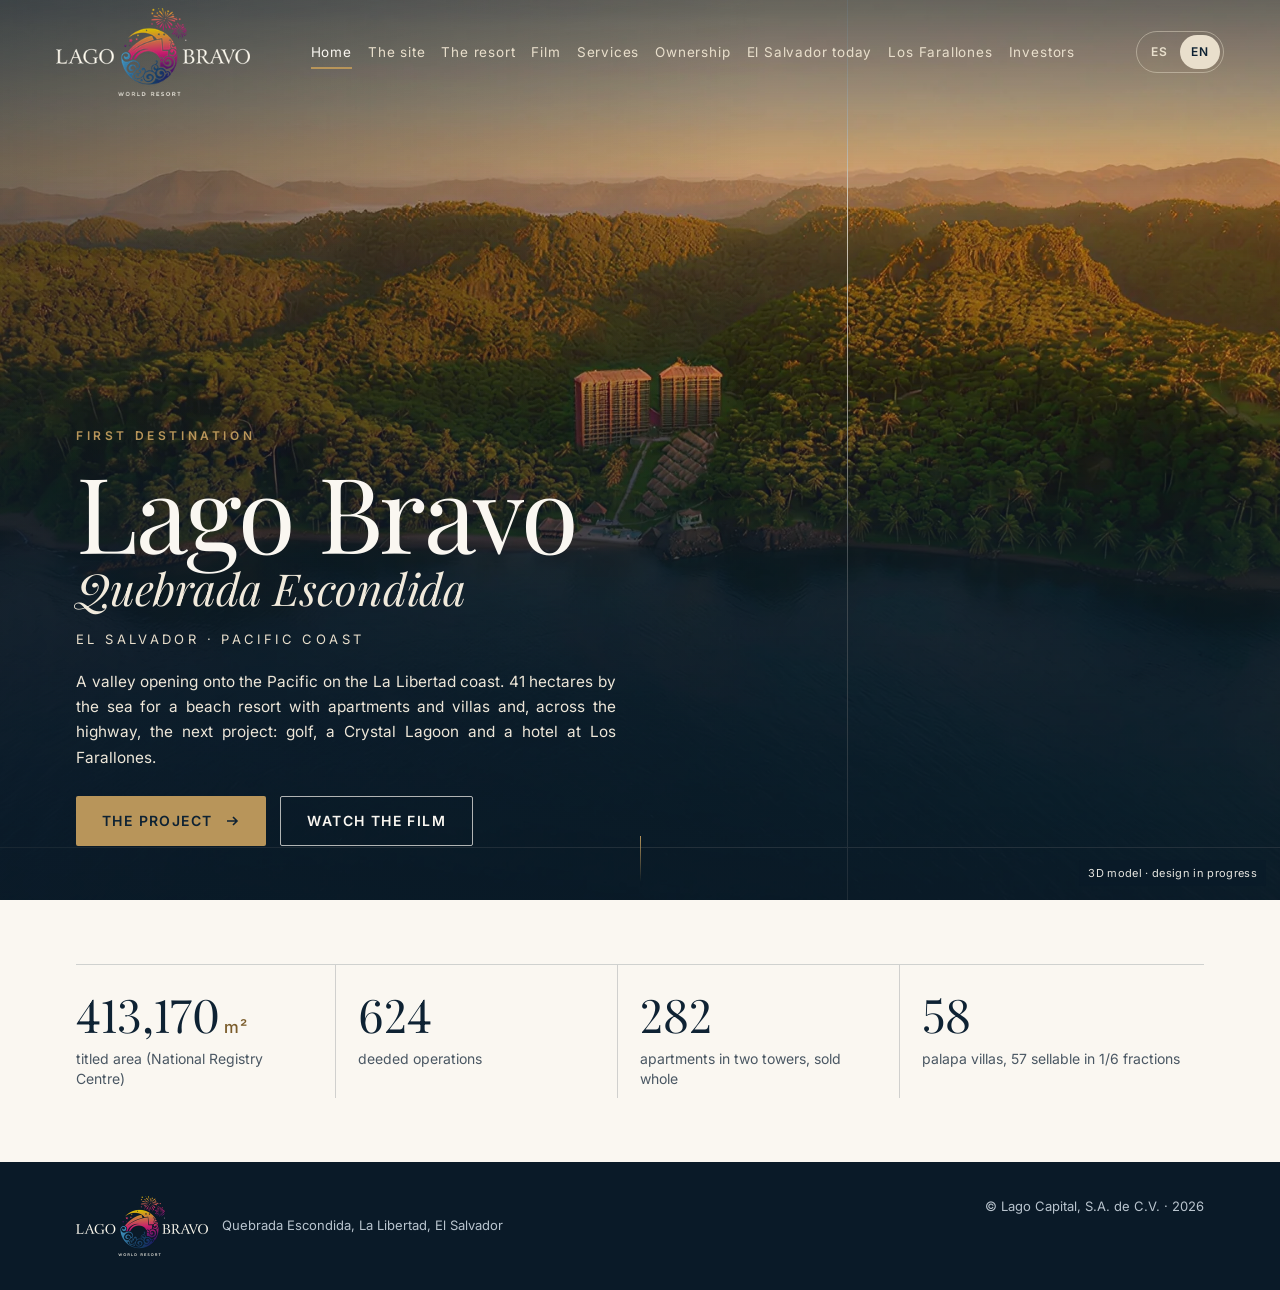
==== commit b7e616cc: "v4.6: corrige modelo a 624 operaciones, 1/6 y 57 villas vendibles" ====
--- a/index.html
+++ b/index.html
@@ -463,9 +463,9 @@
   <div class="wrap">
     <div class="facts rv">
       <div class="fact"><span class="v"><span class="l-es" lang="es">413.170</span><span class="l-en" lang="en">413,170</span><small>m²</small></span><span class="k"><span class="l-es" lang="es">superficie titulada (Centro Nacional de Registros)</span><span class="l-en" lang="en">titled area (National Registry Centre)</span></span></div>
-      <div class="fact"><span class="v">340</span><span class="k"><span class="l-es" lang="es">unidades escrituradas</span><span class="l-en" lang="en">deeded units</span></span></div>
+      <div class="fact"><span class="v">624</span><span class="k"><span class="l-es" lang="es">operaciones escrituradas</span><span class="l-en" lang="en">deeded operations</span></span></div>
       <div class="fact"><span class="v">282</span><span class="k"><span class="l-es" lang="es">apartamentos en dos torres, que se venden enteros</span><span class="l-en" lang="en">apartments in two towers, sold whole</span></span></div>
-      <div class="fact"><span class="v">58</span><span class="k"><span class="l-es" lang="es">villas bajo palapa, en fracciones de&nbsp;1/12</span><span class="l-en" lang="en">palapa villas, sold in 1/12&nbsp;fractions</span></span></div>
+      <div class="fact"><span class="v">58</span><span class="k"><span class="l-es" lang="es">villas bajo palapa, 57 vendibles en fracciones de&nbsp;1/6</span><span class="l-en" lang="en">palapa villas, 57 sellable in 1/6&nbsp;fractions</span></span></div>
     </div>
   </div>
 </section>
@@ -519,9 +519,9 @@
         <p class="eyebrow">Lago Bravo beach resort</p>
         <h2 class="h2"><span class="l-es" lang="es">El resort</span><span class="l-en" lang="en">The resort</span></h2>
         <div class="units">
-          <div><b>340</b><span class="l-es" lang="es">unidades escrituradas</span><span class="l-en" lang="en">deeded units</span></div>
+          <div><b>624</b><span class="l-es" lang="es">operaciones escrituradas</span><span class="l-en" lang="en">deeded operations</span></div>
           <div><b>282</b><span class="l-es" lang="es">apartamentos en dos torres, que se venden enteros</span><span class="l-en" lang="en">apartments in two towers, sold whole</span></div>
-          <div><b>58</b><span class="l-es" lang="es">villas bajo palapa, en fracciones de&nbsp;1/12</span><span class="l-en" lang="en">palapa villas, sold in 1/12&nbsp;fractions</span></div>
+          <div><b>58</b><span class="l-es" lang="es">villas bajo palapa, 57 vendibles en fracciones de&nbsp;1/6</span><span class="l-en" lang="en">palapa villas, 57 sellable in 1/6&nbsp;fractions</span></div>
         </div>
       </div>
       <p class="lead rv"><span class="l-es" lang="es">Dos torres paralelas de apartamentos, cada una bajo una sola palapa larga; a sus pies, el restaurante en una isla dentro de una piscina circular; 58 villas bajo palapa entre la selva del valle; y a pie de playa, el beach club doble, el bar redondo en la roca, la coctelería sobre la laguna y la piscina principal.</span><span class="l-en" lang="en">Two parallel apartment towers, each under one long palapa roof; at their feet, the restaurant on an island inside a circular pool; 58 palapa villas among the valley's forest; and at the water's edge, the double beach club, the round bar in the rock, the cocktail bar over the lagoon and the main pool.</span></p>
@@ -610,7 +610,7 @@
         </div>
         <div>
           <span class="tag"><span class="l-es" lang="es">Villas</span><span class="l-en" lang="en">Villas</span></span>
-          <h3><span class="l-es" lang="es">58 villas bajo palapa</span><span class="l-en" lang="en">58 palapa villas</span></h3>
+          <h3><span class="l-es" lang="es">58 villas bajo palapa · 57 vendibles</span><span class="l-en" lang="en">58 palapa villas · 57 sellable</span></h3>
           <p><span class="l-es" lang="es">Casas de dos plantas bajo grandes palapas a dos niveles, entre la selva del valle, a los dos lados del paseo que baja al mar. Cada una tiene tres suites de al menos 50&nbsp;m²: dos arriba y una abajo, accesible.</span><span class="l-en" lang="en">Two-storey houses under great two-tier palapa roofs, among the valley's forest, on both sides of the walkway down to the sea. Each has three suites of at least 50&nbsp;m²: two upstairs and an accessible one downstairs.</span></p>
           <p><span class="l-es" lang="es">Porche sobre troncos de árbol y piscina privada de 9&nbsp;×&nbsp;4&nbsp;m con borde de piedra, entre setos y buganvillas.</span><span class="l-en" lang="en">A porch on tree trunks and a private 9&nbsp;×&nbsp;4&nbsp;m pool with a stone edge, among hedges and bougainvillea.</span></p>
           <ul class="specs">
@@ -722,31 +722,30 @@
 </div>
 
 <div class="panel" role="tabpanel" id="propiedad" aria-labelledby="t-propiedad" tabindex="0">
-<!-- 5 PROPIEDAD: apartamentos enteros y villas en fracciones de 1/12 -->
+<!-- 5 PROPIEDAD: apartamentos enteros y villas en fracciones de 1/6 -->
 <section class="sec own">
   <div class="wrap">
     <div class="sec-head" style="margin-bottom:0">
       <div class="rv"><p class="eyebrow"><span class="l-es" lang="es">Propiedad</span><span class="l-en" lang="en">Ownership</span></p>
-        <h2 class="h2"><span class="l-es" lang="es">Un apartamento entero <em>o la doceava parte de una villa</em></span><span class="l-en" lang="en">A whole apartment <em>or a twelfth of a villa</em></span></h2></div>
-      <p class="lead rv"><span class="l-es" lang="es">340 unidades: 282 apartamentos con escritura y 58 villas en fracciones de 1/12 escrituradas. El apartamento se compra entero; la villa, por doceavas partes, con reglamento de copropiedad propio: cada fracción se escritura, se usa, se cede al pool o se intercambia.</span><span class="l-en" lang="en">340 units: 282 deeded apartments and 58 villas in deeded 1/12 fractions. An apartment is bought whole; a villa, in twelfths, with its own co-ownership rules: each fraction is deeded, used, released to the pool or exchanged.</span></p>
+        <h2 class="h2"><span class="l-es" lang="es">Un apartamento entero <em>o la sexta parte de una villa</em></span><span class="l-en" lang="en">A whole apartment <em>or a sixth of a villa</em></span></h2></div>
+      <p class="lead rv"><span class="l-es" lang="es">624 operaciones: 282 apartamentos con escritura y 342 fracciones de villa (57 villas vendibles, 1/6). La casa del propietario queda fuera de inventario. El apartamento se compra entero; la villa, por sextas partes, con reglamento de copropiedad propio: cada fracción se escritura, se usa, se cede al pool o se intercambia.</span><span class="l-en" lang="en">624 operations: 282 deeded apartments and 342 villa fractions (57 sellable villas, 1/6). The owner's house is outside inventory. An apartment is bought whole; a villa, in sixths, with its own co-ownership rules: each fraction is deeded, used, released to the pool or exchanged.</span></p>
     </div>
     <div class="own-grid">
-      <article class="rv"><span class="big">4</span><h3><span class="l-es" lang="es">semanas al año</span><span class="l-en" lang="en">weeks a year</span></h3>
-        <p><span class="l-es" lang="es">Cada fracción de villa da 4 semanas al año. De las 52 semanas de cada villa, 48 son de sus doce fracciones (12&nbsp;×&nbsp;4) y 4 se reservan al mantenimiento, en temporada baja.</span><span class="l-en" lang="en">Each villa fraction gives 4 weeks a year. Of each villa's 52 weeks, 48 belong to its twelve fractions (12&nbsp;×&nbsp;4) and 4 are kept for maintenance, in the low season.</span></p></article>
-      <article class="rv"><span class="big">11&nbsp;+&nbsp;1</span><h3><span class="l-es" lang="es">fracciones por villa</span><span class="l-en" lang="en">fractions per villa</span></h3>
-        <p><span class="l-es" lang="es">Once se venden, 638 en total, y la duodécima se la queda Lago Bravo para el pool de alquiler. Un calendario reparte las semanas, con turnos en temporada alta —&#8288;de mediados de diciembre a abril y las vacaciones de agosto&#8288;—, según el reglamento de copropiedad.</span><span class="l-en" lang="en">Eleven are for sale, 638 in all, and Lago Bravo keeps the twelfth for the rental pool. A calendar shares out the weeks, with turns in the high season —&#8288;mid-December to April and the August holidays&#8288;— under the co-ownership rules.</span></p></article>
+      <article class="rv"><span class="big">8</span><h3><span class="l-es" lang="es">semanas al año</span><span class="l-en" lang="en">weeks a year</span></h3>
+        <p><span class="l-es" lang="es">Cada fracción de villa da 8 semanas al año. De las 52 semanas de cada villa, 48 son de sus seis fracciones (6&nbsp;×&nbsp;8) y 4 se reservan al mantenimiento, en temporada baja.</span><span class="l-en" lang="en">Each villa fraction gives 8 weeks a year. Of each villa's 52 weeks, 48 belong to its six fractions (6&nbsp;×&nbsp;8) and 4 are kept for maintenance, in the low season.</span></p></article>
+      <article class="rv"><span class="big">6</span><h3><span class="l-es" lang="es">fracciones por villa</span><span class="l-en" lang="en">fractions per villa</span></h3>
+        <p><span class="l-es" lang="es">Las seis se venden: 342 en total para las 57 villas vendibles. La casa del propietario queda fuera de inventario y no se fracciona. Un calendario reparte las semanas, con turnos en temporada alta —&#8288;de mediados de diciembre a abril y las vacaciones de agosto&#8288;—, según el reglamento de copropiedad.</span><span class="l-en" lang="en">All six are for sale: 342 in total for the 57 sellable villas. The owner's house is outside inventory and is not fractioned. A calendar shares out the weeks, with turns in the high season —&#8288;mid-December to April and the August holidays&#8288;— under the co-ownership rules.</span></p></article>
       <article class="rv"><span class="big">RCI</span><h3><span class="l-es" lang="es">intercambio</span><span class="l-en" lang="en">exchange</span></h3>
         <p><span class="l-es" lang="es">Afiliación prevista a RCI, la mayor red de intercambio de propiedad vacacional: el propietario puede canjear sus semanas por otros destinos, y Lago Bravo le paga los dos primeros años. Si no las usa, puede cederlas al pool de alquiler que gestiona el resort.</span><span class="l-en" lang="en">Planned affiliation with RCI, the largest vacation-ownership exchange network: owners can swap their weeks for other destinations, and Lago Bravo pays their first two years. Weeks not used can be released to the rental pool run by the resort.</span></p></article>
     </div>
     <div class="weeks rv">
       <h3><span class="l-es" lang="es">Un año de una villa, semana a semana (ilustrativo)</span><span class="l-en" lang="en">One villa's year, week by week (illustrative)</span></h3>
-      <div class="strip" role="img" aria-label="44 semanas de las 11 fracciones a la venta, 4 de la fracción de Lago Bravo para el pool de alquiler y 4 de mantenimiento" data-aria-es="44 semanas de las 11 fracciones a la venta, 4 de la fracción de Lago Bravo para el pool de alquiler y 4 de mantenimiento" data-aria-en="44 weeks for the 11 fractions for sale, 4 for Lago Bravo's fraction in the rental pool and 4 maintenance weeks"><i></i><i></i><i></i><i></i><i></i><i></i><i class="pool"></i><i></i><i></i><i></i><i></i><i></i><i></i><i></i><i></i><i></i><i></i><i></i><i></i><i class="pool"></i><i></i><i></i><i></i><i></i><i></i><i></i><i></i><i></i><i></i><i></i><i></i><i></i><i class="pool"></i><i></i><i></i><i></i><i class="mt"></i><i class="mt"></i><i class="mt"></i><i class="mt"></i><i></i><i></i><i></i><i></i><i></i><i class="pool"></i><i></i><i></i><i></i><i></i><i></i><i></i></div>
+      <div class="strip" role="img" aria-label="48 semanas de las 6 fracciones a la venta y 4 de mantenimiento" data-aria-es="48 semanas de las 6 fracciones a la venta y 4 de mantenimiento" data-aria-en="48 weeks for the 6 fractions for sale and 4 maintenance weeks"><i></i><i></i><i></i><i></i><i></i><i></i><i></i><i></i><i></i><i></i><i></i><i></i><i></i><i></i><i></i><i></i><i></i><i></i><i></i><i></i><i></i><i></i><i></i><i></i><i></i><i></i><i></i><i></i><i></i><i></i><i></i><i></i><i></i><i></i><i></i><i></i><i></i><i></i><i></i><i></i><i></i><i></i><i></i><i></i><i></i><i></i><i></i><i></i><i class="mt"></i><i class="mt"></i><i class="mt"></i><i class="mt"></i></div>
       <div class="legend">
-        <span><i style="background:var(--night)"></i><span class="l-es" lang="es">44 semanas · 11 fracciones a la venta ×&nbsp;4</span><span class="l-en" lang="en">44 weeks · 11 fractions for sale ×&nbsp;4</span></span>
-        <span><i style="background:var(--gold)"></i><span class="l-es" lang="es">4 semanas · la fracción de Lago Bravo, para el pool de alquiler</span><span class="l-en" lang="en">4 weeks · Lago Bravo's fraction, for the rental pool</span></span>
+        <span><i style="background:var(--night)"></i><span class="l-es" lang="es">48 semanas · 6 fracciones a la venta ×&nbsp;8</span><span class="l-en" lang="en">48 weeks · 6 fractions for sale ×&nbsp;8</span></span>
         <span><i style="border:1px solid var(--night)"></i><span class="l-es" lang="es">4 semanas · mantenimiento</span><span class="l-en" lang="en">4 weeks · maintenance</span></span>
       </div>
-      <p class="fine"><span class="l-es" lang="es">La renta del pool es una posibilidad, no una rentabilidad garantizada. Condiciones de RCI pendientes de confirmación por escrito.</span><span class="l-en" lang="en">Pool income is a possibility, not a guaranteed return. RCI terms pending written confirmation.</span></p>
+      <p class="fine"><span class="l-es" lang="es">La cesión al pool de alquiler es voluntaria; la renta es una posibilidad, no una rentabilidad garantizada. Condiciones de RCI pendientes de confirmación por escrito.</span><span class="l-en" lang="en">Releasing weeks to the rental pool is voluntary; pool income is a possibility, not a guaranteed return. RCI terms pending written confirmation.</span></p>
     </div>
   </div>
 </section>
@@ -779,7 +778,7 @@
     <div class="sec-head" style="margin-bottom:0">
       <div class="rv"><p class="eyebrow"><span class="l-es" lang="es">Siguiente proyecto · Los Farallones</span><span class="l-en" lang="en">Next project · Los Farallones</span></p>
         <h2 class="h2"><span class="l-es" lang="es">Golf, laguna <em>y hotel</em></span><span class="l-en" lang="en">Golf, lagoon <em>and hotel</em></span></h2></div>
-      <p class="lead rv"><span class="l-es" lang="es">Al otro lado de la Carretera del Litoral <span style='white-space:nowrap'>(CA-2)</span>, en la parcela de Los Farallones, el siguiente proyecto completa el destino con un campo de golf, una laguna de agua cristalina y un hotel.</span><span class="l-en" lang="en">Across the Coastal Highway <span style='white-space:nowrap'>(CA-2)</span>, on the Los Farallones plot, the next project completes the destination with a golf course, a crystal-clear lagoon and a hotel.</span></p>
+      <p class="lead rv"><span class="l-es" lang="es">Al otro lado de la Carretera del Litoral <span style='white-space:nowrap'>(CA-2)</span>, en la parcela de Los Farallones, el siguiente proyecto completa el destino con un campo de golf, una laguna de agua cristalina y un hotel. Es una visión fuera de las 624 operaciones del resort y sujeta a licencias; no se vende ni se promete a los compradores.</span><span class="l-en" lang="en">Across the Coastal Highway <span style='white-space:nowrap'>(CA-2)</span>, on the Los Farallones plot, the next project completes the destination with a golf course, a crystal-clear lagoon and a hotel. It is a vision outside the resort's 624 operations and subject to licences; it is not sold or promised to buyers.</span></p>
     </div>
     <div class="f2-grid">
       <div class="planbox rv">
@@ -903,10 +902,10 @@
     <ol class="phases">
       <li class="rv"><span class="n">Lago Bravo beach resort</span><span class="status"><span class="l-es" lang="es">En diseño</span><span class="l-en" lang="en">In design</span></span>
         <h3><span class="l-es" lang="es">El resort de playa</span><span class="l-en" lang="en">The beach resort</span></h3>
-        <p><span class="l-es" lang="es">340 unidades: 282 apartamentos con escritura y 58 villas en fracciones de 1/12 escrituradas; Lago Bravo se queda una fracción de cada villa para el pool de alquiler. Restaurante en isla con spa, beach club, planta y salón de eventos, piscinas y servicios con app propia. Intercambio RCI previsto.</span><span class="l-en" lang="en">340 units: 282 deeded apartments and 58 villas in deeded 1/12 fractions; Lago Bravo keeps one fraction of each villa for the rental pool. An island restaurant with a spa, beach club, events floor and events hall, pools and app-based services. RCI exchange planned.</span></p></li>
+        <p><span class="l-es" lang="es">624 operaciones: 282 apartamentos con escritura y 342 fracciones de villa (57 villas vendibles, 1/6); la casa del propietario queda fuera de inventario. El pool de alquiler es voluntario. Restaurante en isla con spa, beach club, planta y salón de eventos, piscinas y servicios con app propia. Intercambio RCI previsto.</span><span class="l-en" lang="en">624 operations: 282 deeded apartments and 342 villa fractions (57 sellable villas, 1/6); the owner's house is outside inventory. The rental pool is voluntary. An island restaurant with a spa, beach club, events floor and events hall, pools and app-based services. RCI exchange planned.</span></p></li>
       <li class="rv"><span class="n"><span class="l-es" lang="es">Siguiente proyecto · Los Farallones</span><span class="l-en" lang="en">Next project · Los Farallones</span></span><span class="status"><span class="l-es" lang="es">Visión · sujeta a licencias</span><span class="l-en" lang="en">Vision · subject to licences</span></span>
         <h3><span class="l-es" lang="es">Golf, Crystal Lagoon y hotel</span><span class="l-en" lang="en">Golf, Crystal Lagoon and hotel</span></h3>
-        <p><span class="l-es" lang="es">Al otro lado de la Carretera del Litoral <span style='white-space:nowrap'>(CA-2)</span>, en la parcela de Los Farallones: un campo de golf, una laguna de agua cristalina del tipo Crystal Lagoons y un hotel de unas 120 suites con ocio.</span><span class="l-en" lang="en">Across the Coastal Highway <span style='white-space:nowrap'>(CA-2)</span>, on the Los Farallones plot: a golf course, a crystal-clear lagoon of the Crystal Lagoons type and a hotel of about 120 suites with leisure facilities.</span></p></li>
+        <p><span class="l-es" lang="es">Al otro lado de la Carretera del Litoral <span style='white-space:nowrap'>(CA-2)</span>, en la parcela de Los Farallones: un campo de golf, una laguna de agua cristalina del tipo Crystal Lagoons y un hotel de unas 120 suites con ocio. Fuera de las 624 operaciones y sujeto a licencias.</span><span class="l-en" lang="en">Across the Coastal Highway <span style='white-space:nowrap'>(CA-2)</span>, on the Los Farallones plot: a golf course, a crystal-clear lagoon of the Crystal Lagoons type and a hotel of about 120 suites with leisure facilities. Outside the 624 operations and subject to licences.</span></p></li>
     </ol>
     <div class="contact rv">
       <div>
@@ -932,8 +931,8 @@
   if(qs.has('noanim')) d.classList.add('noanim');
   var TITLES={es:'Lago Bravo · Quebrada Escondida — El Salvador, costa del Pacífico',
               en:'Lago Bravo · Quebrada Escondida — El Salvador, Pacific Coast'};
-  var DESC={es:'Lago Bravo, primer destino: Quebrada Escondida, un valle abierto al Pacífico en La Libertad, El Salvador. Apartamentos con escritura y villas en fracciones de 1/12; al otro lado de la carretera, el siguiente proyecto en Los Farallones.',
-            en:'Lago Bravo, first destination: Quebrada Escondida, a valley opening onto the Pacific in La Libertad, El Salvador. Deeded apartments and villas in 1/12 fractions; across the road, the next project at Los Farallones.'};
+  var DESC={es:'Lago Bravo, primer destino: Quebrada Escondida, un valle abierto al Pacífico en La Libertad, El Salvador. Apartamentos con escritura y villas en fracciones de 1/6; al otro lado de la carretera, el siguiente proyecto en Los Farallones.',
+            en:'Lago Bravo, first destination: Quebrada Escondida, a valley opening onto the Pacific in La Libertad, El Salvador. Deeded apartments and villas in 1/6 fractions; across the road, the next project at Los Farallones.'};
   function setLang(l){
     if(l!=='es'&&l!=='en') l='es';
     d.setAttribute('data-lang',l); d.lang=l;
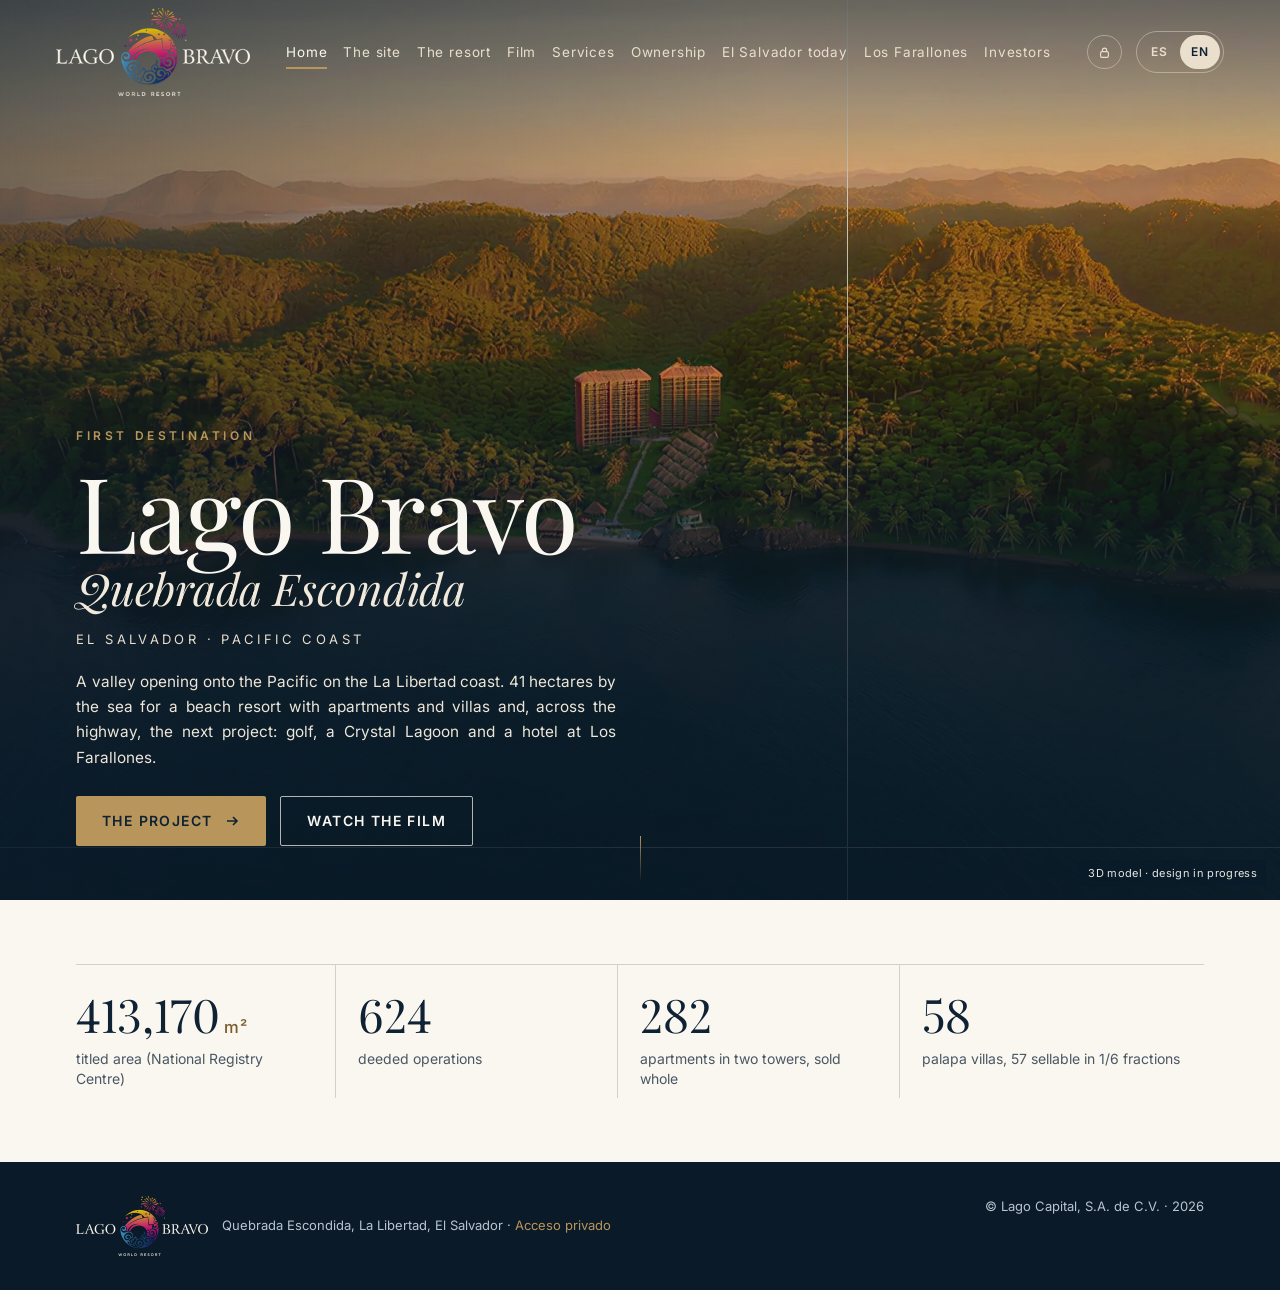
==== commit 9c4a46a4: "v4.6.1: acceso privado al portal desde la web publica" ====
--- a/index.html
+++ b/index.html
@@ -77,6 +77,11 @@
 .tab:focus-visible{outline:2px solid var(--gold);outline-offset:4px;border-radius:2px}
 @media (min-width:1280px) and (max-width:1365px){.tabs{gap:16px}}   /* v4.4: la pestaña de Los Farallones era más larga; a 1280 px deja el margen de la v4.3 */
 .navr{display:flex;align-items:center;gap:14px}
+.private-access{display:inline-flex;align-items:center;gap:7px;min-height:34px;padding:0 11px;border:1px solid rgba(233,223,204,.45);border-radius:999px;color:#E9DFCC;font-size:12px;font-weight:600;letter-spacing:.06em;text-decoration:none;white-space:nowrap;transition:background .2s,border-color .2s,color .2s}
+.private-access:hover{background:rgba(233,223,204,.12);border-color:var(--gold);color:#FAF7F1}
+.private-access:focus-visible{outline:2px solid var(--gold);outline-offset:2px}
+.private-access svg{width:13px;height:13px;flex:none}
+@media (max-width:1365px){.private-access span{display:none}.private-access{padding:0 10px}}
 .lang{display:flex;border:1px solid rgba(233,223,204,.45);border-radius:999px;padding:3px}
 .lang button{all:unset;cursor:pointer;font-size:12px;font-weight:600;letter-spacing:.12em;color:#E9DFCC;min-width:40px;min-height:34px;display:grid;place-items:center;border-radius:999px;transition:background .2s,color .2s}
 .lang button[aria-pressed="true"]{background:var(--sand);color:var(--night)}
@@ -368,6 +373,8 @@
 footer.foot{background:var(--night-2);color:var(--muted-d);font-size:13px;padding:34px 0}
 footer.foot .wrap{display:flex;justify-content:space-between;gap:16px;flex-wrap:wrap}
 footer.foot .brand{font-size:16px}
+.foot-private{color:var(--gold);text-decoration:none;white-space:nowrap}
+.foot-private:hover{text-decoration:underline}
 
 /* reveal */
 .rv{opacity:0;transform:translateY(22px);transition:opacity .9s var(--ease),transform .9s var(--ease)}
@@ -433,6 +440,7 @@
     <a class="brand" href="#inicio" aria-label="Lago Bravo · World Resort"><img class="brand-logo" src="img/logo-lb-h120.png" srcset="img/logo-lb-h120.png 1x, img/logo-lb-h240.png 2x" width="193" height="88" alt="Lago Bravo · World Resort"></a>
     <nav class="tabsnav" aria-label="Principal"><div class="tabs" role="tablist" aria-label="Secciones" data-aria-es="Secciones" data-aria-en="Sections"><a class="tab" role="tab" id="t-inicio" href="#inicio" aria-controls="inicio" aria-selected="true" tabindex="0"><span class="l-es" lang="es">Inicio</span><span class="l-en" lang="en">Home</span></a><a class="tab" role="tab" id="t-lugar" href="#lugar" aria-controls="lugar" aria-selected="false" tabindex="-1"><span class="l-es" lang="es">El lugar</span><span class="l-en" lang="en">The site</span></a><a class="tab" role="tab" id="t-resort" href="#resort" aria-controls="resort" aria-selected="false" tabindex="-1"><span class="l-es" lang="es">El resort</span><span class="l-en" lang="en">The resort</span></a><a class="tab" role="tab" id="t-video" href="#video" aria-controls="video" aria-selected="false" tabindex="-1"><span class="l-es" lang="es">Vídeo</span><span class="l-en" lang="en">Film</span></a><a class="tab" role="tab" id="t-servicios" href="#servicios" aria-controls="servicios" aria-selected="false" tabindex="-1"><span class="l-es" lang="es">Servicios</span><span class="l-en" lang="en">Services</span></a><a class="tab" role="tab" id="t-propiedad" href="#propiedad" aria-controls="propiedad" aria-selected="false" tabindex="-1"><span class="l-es" lang="es">Propiedad</span><span class="l-en" lang="en">Ownership</span></a><a class="tab" role="tab" id="t-elsalvador" href="#elsalvador" aria-controls="elsalvador" aria-selected="false" tabindex="-1"><span class="l-es" lang="es">El Salvador hoy</span><span class="l-en" lang="en">El Salvador today</span></a><a class="tab" role="tab" id="t-farallones" href="#farallones" aria-controls="farallones" aria-selected="false" tabindex="-1"><span class="l-es" lang="es">Los Farallones</span><span class="l-en" lang="en">Los Farallones</span></a><a class="tab" role="tab" id="t-inversores" href="#inversores" aria-controls="inversores" aria-selected="false" tabindex="-1"><span class="l-es" lang="es">Inversores</span><span class="l-en" lang="en">Investors</span></a></div></nav>
     <div class="navr">
+      <a class="private-access" href="https://portal.lagobravo.com" target="_blank" rel="noopener" aria-label="Área privada / Private area" title="Área privada / Private area"><svg viewBox="0 0 16 16" aria-hidden="true"><rect x="3.2" y="7" width="9.6" height="7" rx="1.6" fill="none" stroke="currentColor" stroke-width="1.4"/><path d="M5.4 7V5.2a2.6 2.6 0 0 1 5.2 0V7" fill="none" stroke="currentColor" stroke-width="1.4"/></svg><span class="l-es" lang="es">Área privada</span><span class="l-en" lang="en">Private area</span></a>
       <div class="lang" role="group" aria-label="Idioma / Language">
         <button type="button" data-set="es" aria-pressed="true" lang="es">ES</button>
         <button type="button" data-set="en" aria-pressed="false" lang="en">EN</button>
@@ -921,7 +929,7 @@
 </main>
 
 <footer class="foot"><div class="wrap">
-  <span style="display:inline-flex;align-items:center;gap:14px;flex-wrap:wrap"><span class="brand"><img class="brand-logo" src="img/logo-lb-h120.png" width="132" height="60" alt="Lago Bravo · World Resort" loading="lazy"></span><span>Quebrada Escondida, La Libertad, El Salvador</span></span>
+  <span style="display:inline-flex;align-items:center;gap:14px;flex-wrap:wrap"><span class="brand"><img class="brand-logo" src="img/logo-lb-h120.png" width="132" height="60" alt="Lago Bravo · World Resort" loading="lazy"></span><span>Quebrada Escondida, La Libertad, El Salvador · <a class="foot-private" href="https://portal.lagobravo.com" target="_blank" rel="noopener">Acceso privado</a></span></span>
   <span>© Lago Capital, S.A. de C.V. · 2026</span>
 </div></footer>
 <script>
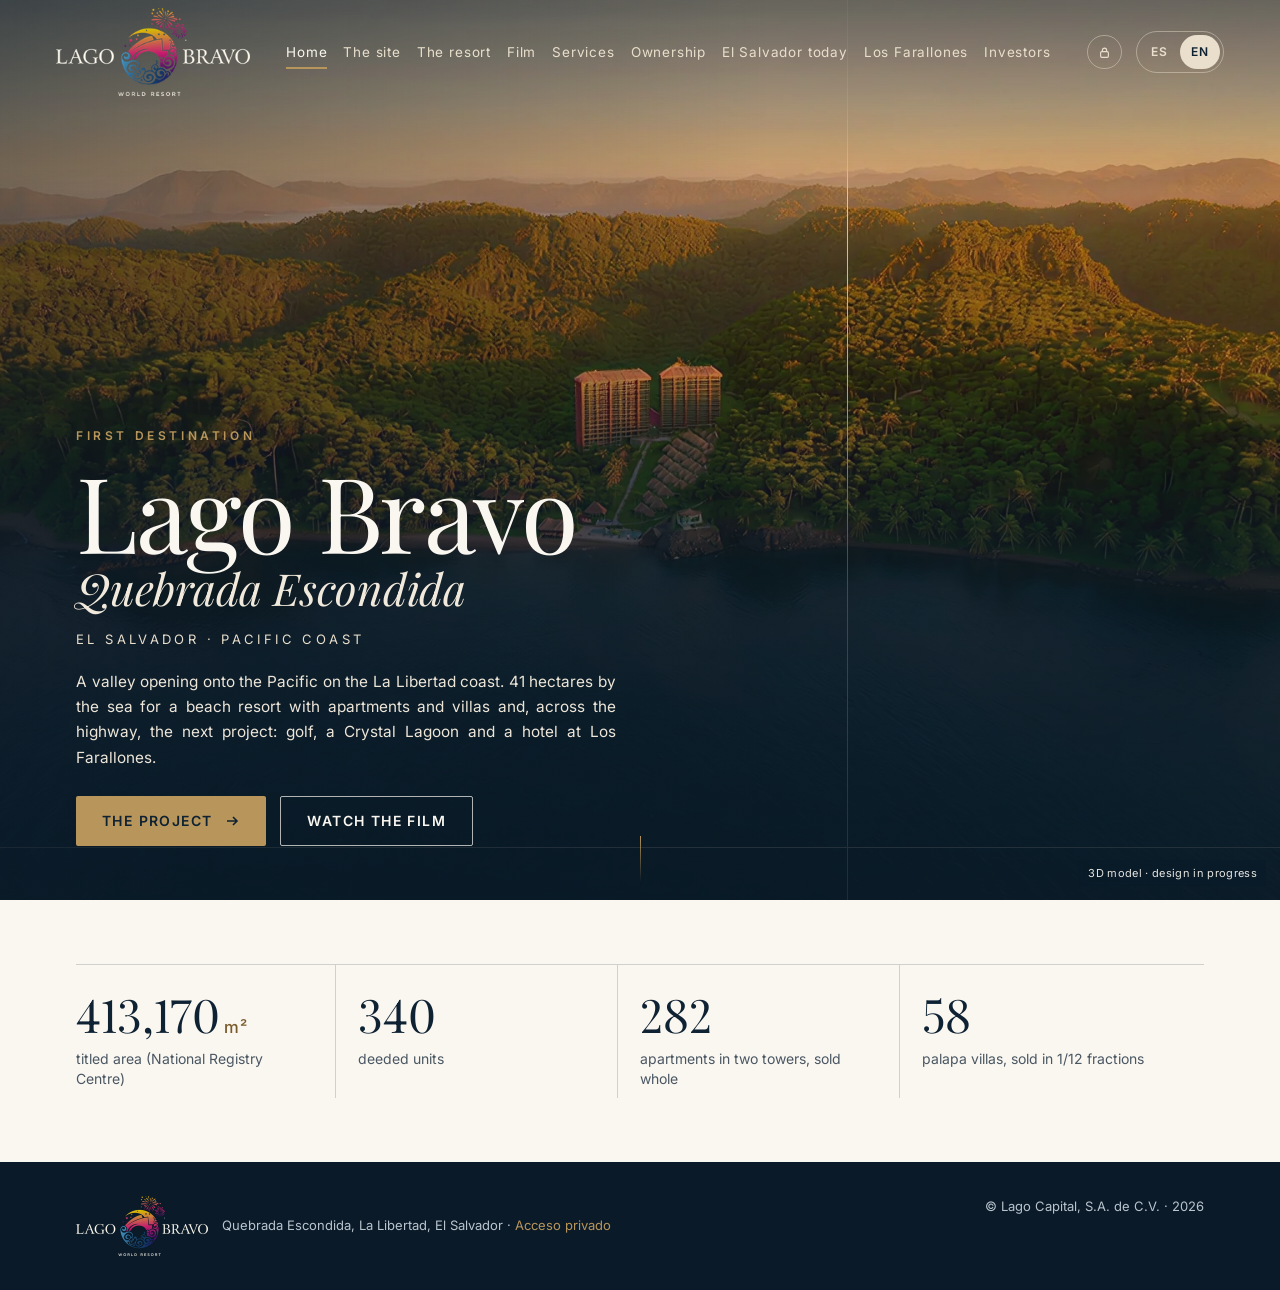
==== commit 42ac3843: "v4.7: villas otra vez en fracciones de 1/12 (se venden 11, Lago Bravo se queda 1) Deshace el paso a " ====
--- a/index.html
+++ b/index.html
@@ -471,9 +471,9 @@
   <div class="wrap">
     <div class="facts rv">
       <div class="fact"><span class="v"><span class="l-es" lang="es">413.170</span><span class="l-en" lang="en">413,170</span><small>m²</small></span><span class="k"><span class="l-es" lang="es">superficie titulada (Centro Nacional de Registros)</span><span class="l-en" lang="en">titled area (National Registry Centre)</span></span></div>
-      <div class="fact"><span class="v">624</span><span class="k"><span class="l-es" lang="es">operaciones escrituradas</span><span class="l-en" lang="en">deeded operations</span></span></div>
+      <div class="fact"><span class="v">340</span><span class="k"><span class="l-es" lang="es">unidades escrituradas</span><span class="l-en" lang="en">deeded units</span></span></div>
       <div class="fact"><span class="v">282</span><span class="k"><span class="l-es" lang="es">apartamentos en dos torres, que se venden enteros</span><span class="l-en" lang="en">apartments in two towers, sold whole</span></span></div>
-      <div class="fact"><span class="v">58</span><span class="k"><span class="l-es" lang="es">villas bajo palapa, 57 vendibles en fracciones de&nbsp;1/6</span><span class="l-en" lang="en">palapa villas, 57 sellable in 1/6&nbsp;fractions</span></span></div>
+      <div class="fact"><span class="v">58</span><span class="k"><span class="l-es" lang="es">villas bajo palapa, en fracciones de&nbsp;1/12</span><span class="l-en" lang="en">palapa villas, sold in 1/12&nbsp;fractions</span></span></div>
     </div>
   </div>
 </section>
@@ -527,9 +527,9 @@
         <p class="eyebrow">Lago Bravo beach resort</p>
         <h2 class="h2"><span class="l-es" lang="es">El resort</span><span class="l-en" lang="en">The resort</span></h2>
         <div class="units">
-          <div><b>624</b><span class="l-es" lang="es">operaciones escrituradas</span><span class="l-en" lang="en">deeded operations</span></div>
+          <div><b>340</b><span class="l-es" lang="es">unidades escrituradas</span><span class="l-en" lang="en">deeded units</span></div>
           <div><b>282</b><span class="l-es" lang="es">apartamentos en dos torres, que se venden enteros</span><span class="l-en" lang="en">apartments in two towers, sold whole</span></div>
-          <div><b>58</b><span class="l-es" lang="es">villas bajo palapa, 57 vendibles en fracciones de&nbsp;1/6</span><span class="l-en" lang="en">palapa villas, 57 sellable in 1/6&nbsp;fractions</span></div>
+          <div><b>58</b><span class="l-es" lang="es">villas bajo palapa, en fracciones de&nbsp;1/12</span><span class="l-en" lang="en">palapa villas, sold in 1/12&nbsp;fractions</span></div>
         </div>
       </div>
       <p class="lead rv"><span class="l-es" lang="es">Dos torres paralelas de apartamentos, cada una bajo una sola palapa larga; a sus pies, el restaurante en una isla dentro de una piscina circular; 58 villas bajo palapa entre la selva del valle; y a pie de playa, el beach club doble, el bar redondo en la roca, la coctelería sobre la laguna y la piscina principal.</span><span class="l-en" lang="en">Two parallel apartment towers, each under one long palapa roof; at their feet, the restaurant on an island inside a circular pool; 58 palapa villas among the valley's forest; and at the water's edge, the double beach club, the round bar in the rock, the cocktail bar over the lagoon and the main pool.</span></p>
@@ -618,7 +618,7 @@
         </div>
         <div>
           <span class="tag"><span class="l-es" lang="es">Villas</span><span class="l-en" lang="en">Villas</span></span>
-          <h3><span class="l-es" lang="es">58 villas bajo palapa · 57 vendibles</span><span class="l-en" lang="en">58 palapa villas · 57 sellable</span></h3>
+          <h3><span class="l-es" lang="es">58 villas bajo palapa</span><span class="l-en" lang="en">58 palapa villas</span></h3>
           <p><span class="l-es" lang="es">Casas de dos plantas bajo grandes palapas a dos niveles, entre la selva del valle, a los dos lados del paseo que baja al mar. Cada una tiene tres suites de al menos 50&nbsp;m²: dos arriba y una abajo, accesible.</span><span class="l-en" lang="en">Two-storey houses under great two-tier palapa roofs, among the valley's forest, on both sides of the walkway down to the sea. Each has three suites of at least 50&nbsp;m²: two upstairs and an accessible one downstairs.</span></p>
           <p><span class="l-es" lang="es">Porche sobre troncos de árbol y piscina privada de 9&nbsp;×&nbsp;4&nbsp;m con borde de piedra, entre setos y buganvillas.</span><span class="l-en" lang="en">A porch on tree trunks and a private 9&nbsp;×&nbsp;4&nbsp;m pool with a stone edge, among hedges and bougainvillea.</span></p>
           <ul class="specs">
@@ -730,27 +730,28 @@
 </div>
 
 <div class="panel" role="tabpanel" id="propiedad" aria-labelledby="t-propiedad" tabindex="0">
-<!-- 5 PROPIEDAD: apartamentos enteros y villas en fracciones de 1/6 -->
+<!-- 5 PROPIEDAD: apartamentos enteros y villas en fracciones de 1/12 -->
 <section class="sec own">
   <div class="wrap">
     <div class="sec-head" style="margin-bottom:0">
       <div class="rv"><p class="eyebrow"><span class="l-es" lang="es">Propiedad</span><span class="l-en" lang="en">Ownership</span></p>
-        <h2 class="h2"><span class="l-es" lang="es">Un apartamento entero <em>o la sexta parte de una villa</em></span><span class="l-en" lang="en">A whole apartment <em>or a sixth of a villa</em></span></h2></div>
-      <p class="lead rv"><span class="l-es" lang="es">624 operaciones: 282 apartamentos con escritura y 342 fracciones de villa (57 villas vendibles, 1/6). La casa del propietario queda fuera de inventario. El apartamento se compra entero; la villa, por sextas partes, con reglamento de copropiedad propio: cada fracción se escritura, se usa, se cede al pool o se intercambia.</span><span class="l-en" lang="en">624 operations: 282 deeded apartments and 342 villa fractions (57 sellable villas, 1/6). The owner's house is outside inventory. An apartment is bought whole; a villa, in sixths, with its own co-ownership rules: each fraction is deeded, used, released to the pool or exchanged.</span></p>
+        <h2 class="h2"><span class="l-es" lang="es">Un apartamento entero <em>o la doceava parte de una villa</em></span><span class="l-en" lang="en">A whole apartment <em>or a twelfth of a villa</em></span></h2></div>
+      <p class="lead rv"><span class="l-es" lang="es">340 unidades: 282 apartamentos con escritura y 58 villas en fracciones de 1/12 escrituradas. El apartamento se compra entero; la villa, por doceavas partes, con reglamento de copropiedad propio: cada fracción se escritura, se usa, se cede al pool o se intercambia.</span><span class="l-en" lang="en">340 units: 282 deeded apartments and 58 villas in deeded 1/12 fractions. An apartment is bought whole; a villa, in twelfths, with its own co-ownership rules: each fraction is deeded, used, released to the pool or exchanged.</span></p>
     </div>
     <div class="own-grid">
-      <article class="rv"><span class="big">8</span><h3><span class="l-es" lang="es">semanas al año</span><span class="l-en" lang="en">weeks a year</span></h3>
-        <p><span class="l-es" lang="es">Cada fracción de villa da 8 semanas al año. De las 52 semanas de cada villa, 48 son de sus seis fracciones (6&nbsp;×&nbsp;8) y 4 se reservan al mantenimiento, en temporada baja.</span><span class="l-en" lang="en">Each villa fraction gives 8 weeks a year. Of each villa's 52 weeks, 48 belong to its six fractions (6&nbsp;×&nbsp;8) and 4 are kept for maintenance, in the low season.</span></p></article>
-      <article class="rv"><span class="big">6</span><h3><span class="l-es" lang="es">fracciones por villa</span><span class="l-en" lang="en">fractions per villa</span></h3>
-        <p><span class="l-es" lang="es">Las seis se venden: 342 en total para las 57 villas vendibles. La casa del propietario queda fuera de inventario y no se fracciona. Un calendario reparte las semanas, con turnos en temporada alta —&#8288;de mediados de diciembre a abril y las vacaciones de agosto&#8288;—, según el reglamento de copropiedad.</span><span class="l-en" lang="en">All six are for sale: 342 in total for the 57 sellable villas. The owner's house is outside inventory and is not fractioned. A calendar shares out the weeks, with turns in the high season —&#8288;mid-December to April and the August holidays&#8288;— under the co-ownership rules.</span></p></article>
+      <article class="rv"><span class="big">4</span><h3><span class="l-es" lang="es">semanas al año</span><span class="l-en" lang="en">weeks a year</span></h3>
+        <p><span class="l-es" lang="es">Cada fracción de villa da 4 semanas al año. De las 52 semanas de cada villa, 48 son de sus doce fracciones (12&nbsp;×&nbsp;4) y 4 se reservan al mantenimiento, en temporada baja.</span><span class="l-en" lang="en">Each villa fraction gives 4 weeks a year. Of each villa's 52 weeks, 48 belong to its twelve fractions (12&nbsp;×&nbsp;4) and 4 are kept for maintenance, in the low season.</span></p></article>
+      <article class="rv"><span class="big">11&nbsp;+&nbsp;1</span><h3><span class="l-es" lang="es">fracciones por villa</span><span class="l-en" lang="en">fractions per villa</span></h3>
+        <p><span class="l-es" lang="es">Once se venden, 638 en total, y la duodécima se la queda Lago Bravo para el pool de alquiler. Un calendario reparte las semanas, con turnos en temporada alta —&#8288;de mediados de diciembre a abril y las vacaciones de agosto&#8288;—, según el reglamento de copropiedad.</span><span class="l-en" lang="en">Eleven are for sale, 638 in all, and Lago Bravo keeps the twelfth for the rental pool. A calendar shares out the weeks, with turns in the high season —&#8288;mid-December to April and the August holidays&#8288;— under the co-ownership rules.</span></p></article>
       <article class="rv"><span class="big">RCI</span><h3><span class="l-es" lang="es">intercambio</span><span class="l-en" lang="en">exchange</span></h3>
         <p><span class="l-es" lang="es">Afiliación prevista a RCI, la mayor red de intercambio de propiedad vacacional: el propietario puede canjear sus semanas por otros destinos, y Lago Bravo le paga los dos primeros años. Si no las usa, puede cederlas al pool de alquiler que gestiona el resort.</span><span class="l-en" lang="en">Planned affiliation with RCI, the largest vacation-ownership exchange network: owners can swap their weeks for other destinations, and Lago Bravo pays their first two years. Weeks not used can be released to the rental pool run by the resort.</span></p></article>
     </div>
     <div class="weeks rv">
       <h3><span class="l-es" lang="es">Un año de una villa, semana a semana (ilustrativo)</span><span class="l-en" lang="en">One villa's year, week by week (illustrative)</span></h3>
-      <div class="strip" role="img" aria-label="48 semanas de las 6 fracciones a la venta y 4 de mantenimiento" data-aria-es="48 semanas de las 6 fracciones a la venta y 4 de mantenimiento" data-aria-en="48 weeks for the 6 fractions for sale and 4 maintenance weeks"><i></i><i></i><i></i><i></i><i></i><i></i><i></i><i></i><i></i><i></i><i></i><i></i><i></i><i></i><i></i><i></i><i></i><i></i><i></i><i></i><i></i><i></i><i></i><i></i><i></i><i></i><i></i><i></i><i></i><i></i><i></i><i></i><i></i><i></i><i></i><i></i><i></i><i></i><i></i><i></i><i></i><i></i><i></i><i></i><i></i><i></i><i></i><i></i><i class="mt"></i><i class="mt"></i><i class="mt"></i><i class="mt"></i></div>
+      <div class="strip" role="img" aria-label="44 semanas de las 11 fracciones a la venta, 4 de la fracción de Lago Bravo para el pool de alquiler y 4 de mantenimiento" data-aria-es="44 semanas de las 11 fracciones a la venta, 4 de la fracción de Lago Bravo para el pool de alquiler y 4 de mantenimiento" data-aria-en="44 weeks for the 11 fractions for sale, 4 for Lago Bravo's fraction in the rental pool and 4 maintenance weeks"><i></i><i></i><i></i><i></i><i></i><i></i><i class="pool"></i><i></i><i></i><i></i><i></i><i></i><i></i><i></i><i></i><i></i><i></i><i></i><i></i><i class="pool"></i><i></i><i></i><i></i><i></i><i></i><i></i><i></i><i></i><i></i><i></i><i></i><i></i><i class="pool"></i><i></i><i></i><i></i><i class="mt"></i><i class="mt"></i><i class="mt"></i><i class="mt"></i><i></i><i></i><i></i><i></i><i></i><i class="pool"></i><i></i><i></i><i></i><i></i><i></i><i></i></div>
       <div class="legend">
-        <span><i style="background:var(--night)"></i><span class="l-es" lang="es">48 semanas · 6 fracciones a la venta ×&nbsp;8</span><span class="l-en" lang="en">48 weeks · 6 fractions for sale ×&nbsp;8</span></span>
+        <span><i style="background:var(--night)"></i><span class="l-es" lang="es">44 semanas · 11 fracciones a la venta ×&nbsp;4</span><span class="l-en" lang="en">44 weeks · 11 fractions for sale ×&nbsp;4</span></span>
+        <span><i style="background:var(--gold)"></i><span class="l-es" lang="es">4 semanas · la fracción de Lago Bravo, para el pool de alquiler</span><span class="l-en" lang="en">4 weeks · Lago Bravo's fraction, for the rental pool</span></span>
         <span><i style="border:1px solid var(--night)"></i><span class="l-es" lang="es">4 semanas · mantenimiento</span><span class="l-en" lang="en">4 weeks · maintenance</span></span>
       </div>
       <p class="fine"><span class="l-es" lang="es">La cesión al pool de alquiler es voluntaria; la renta es una posibilidad, no una rentabilidad garantizada. Condiciones de RCI pendientes de confirmación por escrito.</span><span class="l-en" lang="en">Releasing weeks to the rental pool is voluntary; pool income is a possibility, not a guaranteed return. RCI terms pending written confirmation.</span></p>
@@ -786,7 +787,7 @@
     <div class="sec-head" style="margin-bottom:0">
       <div class="rv"><p class="eyebrow"><span class="l-es" lang="es">Siguiente proyecto · Los Farallones</span><span class="l-en" lang="en">Next project · Los Farallones</span></p>
         <h2 class="h2"><span class="l-es" lang="es">Golf, laguna <em>y hotel</em></span><span class="l-en" lang="en">Golf, lagoon <em>and hotel</em></span></h2></div>
-      <p class="lead rv"><span class="l-es" lang="es">Al otro lado de la Carretera del Litoral <span style='white-space:nowrap'>(CA-2)</span>, en la parcela de Los Farallones, el siguiente proyecto completa el destino con un campo de golf, una laguna de agua cristalina y un hotel. Es una visión fuera de las 624 operaciones del resort y sujeta a licencias; no se vende ni se promete a los compradores.</span><span class="l-en" lang="en">Across the Coastal Highway <span style='white-space:nowrap'>(CA-2)</span>, on the Los Farallones plot, the next project completes the destination with a golf course, a crystal-clear lagoon and a hotel. It is a vision outside the resort's 624 operations and subject to licences; it is not sold or promised to buyers.</span></p>
+      <p class="lead rv"><span class="l-es" lang="es">Al otro lado de la Carretera del Litoral <span style='white-space:nowrap'>(CA-2)</span>, en la parcela de Los Farallones, el siguiente proyecto completa el destino con un campo de golf, una laguna de agua cristalina y un hotel. Es una visión fuera de las 340 unidades del resort y sujeta a licencias; no se vende ni se promete a los compradores.</span><span class="l-en" lang="en">Across the Coastal Highway <span style='white-space:nowrap'>(CA-2)</span>, on the Los Farallones plot, the next project completes the destination with a golf course, a crystal-clear lagoon and a hotel. It is a vision outside the resort's 340 units and subject to licences; it is not sold or promised to buyers.</span></p>
     </div>
     <div class="f2-grid">
       <div class="planbox rv">
@@ -910,10 +911,10 @@
     <ol class="phases">
       <li class="rv"><span class="n">Lago Bravo beach resort</span><span class="status"><span class="l-es" lang="es">En diseño</span><span class="l-en" lang="en">In design</span></span>
         <h3><span class="l-es" lang="es">El resort de playa</span><span class="l-en" lang="en">The beach resort</span></h3>
-        <p><span class="l-es" lang="es">624 operaciones: 282 apartamentos con escritura y 342 fracciones de villa (57 villas vendibles, 1/6); la casa del propietario queda fuera de inventario. El pool de alquiler es voluntario. Restaurante en isla con spa, beach club, planta y salón de eventos, piscinas y servicios con app propia. Intercambio RCI previsto.</span><span class="l-en" lang="en">624 operations: 282 deeded apartments and 342 villa fractions (57 sellable villas, 1/6); the owner's house is outside inventory. The rental pool is voluntary. An island restaurant with a spa, beach club, events floor and events hall, pools and app-based services. RCI exchange planned.</span></p></li>
+        <p><span class="l-es" lang="es">340 unidades: 282 apartamentos con escritura y 58 villas en fracciones de 1/12 escrituradas; Lago Bravo se queda una fracción de cada villa para el pool de alquiler. Restaurante en isla con spa, beach club, planta y salón de eventos, piscinas y servicios con app propia. Intercambio RCI previsto.</span><span class="l-en" lang="en">340 units: 282 deeded apartments and 58 villas in deeded 1/12 fractions; Lago Bravo keeps one fraction of each villa for the rental pool. An island restaurant with a spa, beach club, events floor and events hall, pools and app-based services. RCI exchange planned.</span></p></li>
       <li class="rv"><span class="n"><span class="l-es" lang="es">Siguiente proyecto · Los Farallones</span><span class="l-en" lang="en">Next project · Los Farallones</span></span><span class="status"><span class="l-es" lang="es">Visión · sujeta a licencias</span><span class="l-en" lang="en">Vision · subject to licences</span></span>
         <h3><span class="l-es" lang="es">Golf, Crystal Lagoon y hotel</span><span class="l-en" lang="en">Golf, Crystal Lagoon and hotel</span></h3>
-        <p><span class="l-es" lang="es">Al otro lado de la Carretera del Litoral <span style='white-space:nowrap'>(CA-2)</span>, en la parcela de Los Farallones: un campo de golf, una laguna de agua cristalina del tipo Crystal Lagoons y un hotel de unas 120 suites con ocio. Fuera de las 624 operaciones y sujeto a licencias.</span><span class="l-en" lang="en">Across the Coastal Highway <span style='white-space:nowrap'>(CA-2)</span>, on the Los Farallones plot: a golf course, a crystal-clear lagoon of the Crystal Lagoons type and a hotel of about 120 suites with leisure facilities. Outside the 624 operations and subject to licences.</span></p></li>
+        <p><span class="l-es" lang="es">Al otro lado de la Carretera del Litoral <span style='white-space:nowrap'>(CA-2)</span>, en la parcela de Los Farallones: un campo de golf, una laguna de agua cristalina del tipo Crystal Lagoons y un hotel de unas 120 suites con ocio. Fuera de las 340 unidades y sujeto a licencias.</span><span class="l-en" lang="en">Across the Coastal Highway <span style='white-space:nowrap'>(CA-2)</span>, on the Los Farallones plot: a golf course, a crystal-clear lagoon of the Crystal Lagoons type and a hotel of about 120 suites with leisure facilities. Outside the 340 units and subject to licences.</span></p></li>
     </ol>
     <div class="contact rv">
       <div>
@@ -939,8 +940,8 @@
   if(qs.has('noanim')) d.classList.add('noanim');
   var TITLES={es:'Lago Bravo · Quebrada Escondida — El Salvador, costa del Pacífico',
               en:'Lago Bravo · Quebrada Escondida — El Salvador, Pacific Coast'};
-  var DESC={es:'Lago Bravo, primer destino: Quebrada Escondida, un valle abierto al Pacífico en La Libertad, El Salvador. Apartamentos con escritura y villas en fracciones de 1/6; al otro lado de la carretera, el siguiente proyecto en Los Farallones.',
-            en:'Lago Bravo, first destination: Quebrada Escondida, a valley opening onto the Pacific in La Libertad, El Salvador. Deeded apartments and villas in 1/6 fractions; across the road, the next project at Los Farallones.'};
+  var DESC={es:'Lago Bravo, primer destino: Quebrada Escondida, un valle abierto al Pacífico en La Libertad, El Salvador. Apartamentos con escritura y villas en fracciones de 1/12; al otro lado de la carretera, el siguiente proyecto en Los Farallones.',
+            en:'Lago Bravo, first destination: Quebrada Escondida, a valley opening onto the Pacific in La Libertad, El Salvador. Deeded apartments and villas in 1/12 fractions; across the road, the next project at Los Farallones.'};
   function setLang(l){
     if(l!=='es'&&l!=='en') l='es';
     d.setAttribute('data-lang',l); d.lang=l;
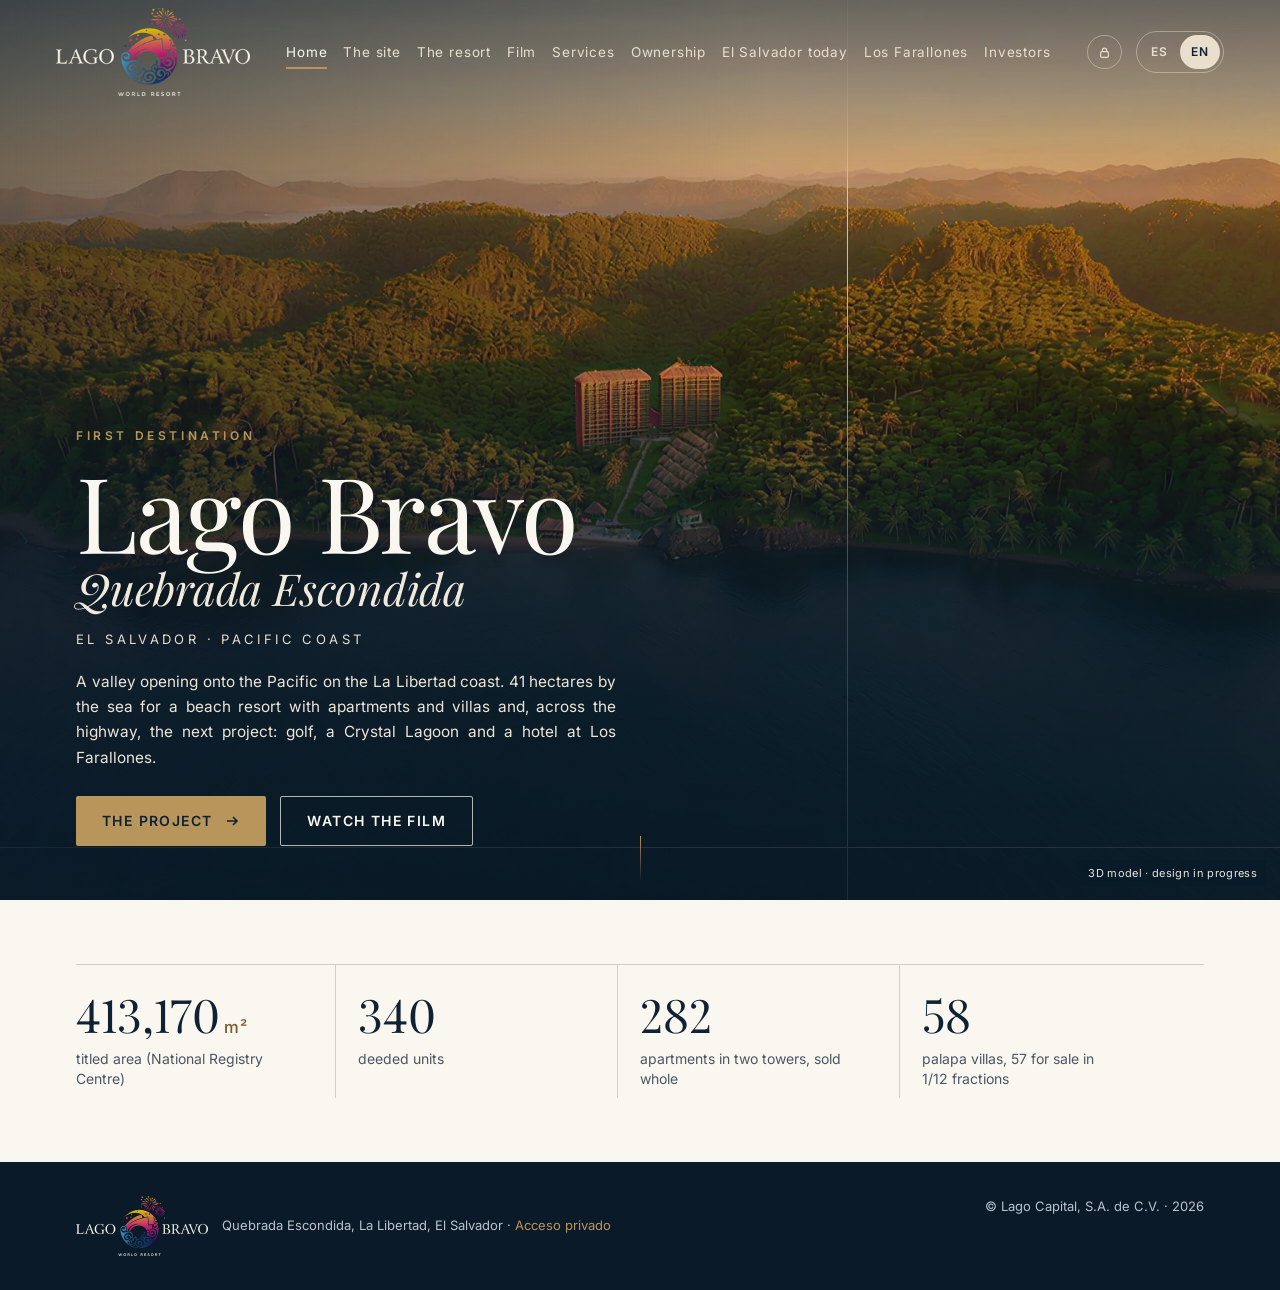
==== commit b291ea38: "v4.7.1: 57 villas en venta y 627 fracciones (la casa del propietario no se vende) Co-Authored-By: Cl" ====
--- a/index.html
+++ b/index.html
@@ -473,7 +473,7 @@
       <div class="fact"><span class="v"><span class="l-es" lang="es">413.170</span><span class="l-en" lang="en">413,170</span><small>m²</small></span><span class="k"><span class="l-es" lang="es">superficie titulada (Centro Nacional de Registros)</span><span class="l-en" lang="en">titled area (National Registry Centre)</span></span></div>
       <div class="fact"><span class="v">340</span><span class="k"><span class="l-es" lang="es">unidades escrituradas</span><span class="l-en" lang="en">deeded units</span></span></div>
       <div class="fact"><span class="v">282</span><span class="k"><span class="l-es" lang="es">apartamentos en dos torres, que se venden enteros</span><span class="l-en" lang="en">apartments in two towers, sold whole</span></span></div>
-      <div class="fact"><span class="v">58</span><span class="k"><span class="l-es" lang="es">villas bajo palapa, en fracciones de&nbsp;1/12</span><span class="l-en" lang="en">palapa villas, sold in 1/12&nbsp;fractions</span></span></div>
+      <div class="fact"><span class="v">58</span><span class="k"><span class="l-es" lang="es">villas bajo palapa, 57 en venta en fracciones de&nbsp;1/12</span><span class="l-en" lang="en">palapa villas, 57 for sale in 1/12&nbsp;fractions</span></span></div>
     </div>
   </div>
 </section>
@@ -529,7 +529,7 @@
         <div class="units">
           <div><b>340</b><span class="l-es" lang="es">unidades escrituradas</span><span class="l-en" lang="en">deeded units</span></div>
           <div><b>282</b><span class="l-es" lang="es">apartamentos en dos torres, que se venden enteros</span><span class="l-en" lang="en">apartments in two towers, sold whole</span></div>
-          <div><b>58</b><span class="l-es" lang="es">villas bajo palapa, en fracciones de&nbsp;1/12</span><span class="l-en" lang="en">palapa villas, sold in 1/12&nbsp;fractions</span></div>
+          <div><b>58</b><span class="l-es" lang="es">villas bajo palapa, 57 en venta en fracciones de&nbsp;1/12</span><span class="l-en" lang="en">palapa villas, 57 for sale in 1/12&nbsp;fractions</span></div>
         </div>
       </div>
       <p class="lead rv"><span class="l-es" lang="es">Dos torres paralelas de apartamentos, cada una bajo una sola palapa larga; a sus pies, el restaurante en una isla dentro de una piscina circular; 58 villas bajo palapa entre la selva del valle; y a pie de playa, el beach club doble, el bar redondo en la roca, la coctelería sobre la laguna y la piscina principal.</span><span class="l-en" lang="en">Two parallel apartment towers, each under one long palapa roof; at their feet, the restaurant on an island inside a circular pool; 58 palapa villas among the valley's forest; and at the water's edge, the double beach club, the round bar in the rock, the cocktail bar over the lagoon and the main pool.</span></p>
@@ -736,13 +736,13 @@
     <div class="sec-head" style="margin-bottom:0">
       <div class="rv"><p class="eyebrow"><span class="l-es" lang="es">Propiedad</span><span class="l-en" lang="en">Ownership</span></p>
         <h2 class="h2"><span class="l-es" lang="es">Un apartamento entero <em>o la doceava parte de una villa</em></span><span class="l-en" lang="en">A whole apartment <em>or a twelfth of a villa</em></span></h2></div>
-      <p class="lead rv"><span class="l-es" lang="es">340 unidades: 282 apartamentos con escritura y 58 villas en fracciones de 1/12 escrituradas. El apartamento se compra entero; la villa, por doceavas partes, con reglamento de copropiedad propio: cada fracción se escritura, se usa, se cede al pool o se intercambia.</span><span class="l-en" lang="en">340 units: 282 deeded apartments and 58 villas in deeded 1/12 fractions. An apartment is bought whole; a villa, in twelfths, with its own co-ownership rules: each fraction is deeded, used, released to the pool or exchanged.</span></p>
+      <p class="lead rv"><span class="l-es" lang="es">340 unidades: 282 apartamentos con escritura y 58 villas (57 en venta) en fracciones de 1/12 escrituradas. El apartamento se compra entero; la villa, por doceavas partes, con reglamento de copropiedad propio: cada fracción se escritura, se usa, se cede al pool o se intercambia.</span><span class="l-en" lang="en">340 units: 282 deeded apartments and 58 villas (57 for sale) in deeded 1/12 fractions. An apartment is bought whole; a villa, in twelfths, with its own co-ownership rules: each fraction is deeded, used, released to the pool or exchanged.</span></p>
     </div>
     <div class="own-grid">
       <article class="rv"><span class="big">4</span><h3><span class="l-es" lang="es">semanas al año</span><span class="l-en" lang="en">weeks a year</span></h3>
         <p><span class="l-es" lang="es">Cada fracción de villa da 4 semanas al año. De las 52 semanas de cada villa, 48 son de sus doce fracciones (12&nbsp;×&nbsp;4) y 4 se reservan al mantenimiento, en temporada baja.</span><span class="l-en" lang="en">Each villa fraction gives 4 weeks a year. Of each villa's 52 weeks, 48 belong to its twelve fractions (12&nbsp;×&nbsp;4) and 4 are kept for maintenance, in the low season.</span></p></article>
       <article class="rv"><span class="big">11&nbsp;+&nbsp;1</span><h3><span class="l-es" lang="es">fracciones por villa</span><span class="l-en" lang="en">fractions per villa</span></h3>
-        <p><span class="l-es" lang="es">Once se venden, 638 en total, y la duodécima se la queda Lago Bravo para el pool de alquiler. Un calendario reparte las semanas, con turnos en temporada alta —&#8288;de mediados de diciembre a abril y las vacaciones de agosto&#8288;—, según el reglamento de copropiedad.</span><span class="l-en" lang="en">Eleven are for sale, 638 in all, and Lago Bravo keeps the twelfth for the rental pool. A calendar shares out the weeks, with turns in the high season —&#8288;mid-December to April and the August holidays&#8288;— under the co-ownership rules.</span></p></article>
+        <p><span class="l-es" lang="es">Once se venden —627 en total, en las 57 villas en venta; la casa del propietario no se vende— y la duodécima se la queda Lago Bravo para el pool de alquiler. Un calendario reparte las semanas, con turnos en temporada alta —&#8288;de mediados de diciembre a abril y las vacaciones de agosto&#8288;—, según el reglamento de copropiedad.</span><span class="l-en" lang="en">Eleven are for sale —627 in all, across the 57 villas for sale; the owner's house is not for sale— and Lago Bravo keeps the twelfth for the rental pool. A calendar shares out the weeks, with turns in the high season —&#8288;mid-December to April and the August holidays&#8288;— under the co-ownership rules.</span></p></article>
       <article class="rv"><span class="big">RCI</span><h3><span class="l-es" lang="es">intercambio</span><span class="l-en" lang="en">exchange</span></h3>
         <p><span class="l-es" lang="es">Afiliación prevista a RCI, la mayor red de intercambio de propiedad vacacional: el propietario puede canjear sus semanas por otros destinos, y Lago Bravo le paga los dos primeros años. Si no las usa, puede cederlas al pool de alquiler que gestiona el resort.</span><span class="l-en" lang="en">Planned affiliation with RCI, the largest vacation-ownership exchange network: owners can swap their weeks for other destinations, and Lago Bravo pays their first two years. Weeks not used can be released to the rental pool run by the resort.</span></p></article>
     </div>
@@ -911,7 +911,7 @@
     <ol class="phases">
       <li class="rv"><span class="n">Lago Bravo beach resort</span><span class="status"><span class="l-es" lang="es">En diseño</span><span class="l-en" lang="en">In design</span></span>
         <h3><span class="l-es" lang="es">El resort de playa</span><span class="l-en" lang="en">The beach resort</span></h3>
-        <p><span class="l-es" lang="es">340 unidades: 282 apartamentos con escritura y 58 villas en fracciones de 1/12 escrituradas; Lago Bravo se queda una fracción de cada villa para el pool de alquiler. Restaurante en isla con spa, beach club, planta y salón de eventos, piscinas y servicios con app propia. Intercambio RCI previsto.</span><span class="l-en" lang="en">340 units: 282 deeded apartments and 58 villas in deeded 1/12 fractions; Lago Bravo keeps one fraction of each villa for the rental pool. An island restaurant with a spa, beach club, events floor and events hall, pools and app-based services. RCI exchange planned.</span></p></li>
+        <p><span class="l-es" lang="es">340 unidades: 282 apartamentos con escritura y 58 villas (57 en venta) en fracciones de 1/12 escrituradas; Lago Bravo se queda una fracción de cada villa para el pool de alquiler. Restaurante en isla con spa, beach club, planta y salón de eventos, piscinas y servicios con app propia. Intercambio RCI previsto.</span><span class="l-en" lang="en">340 units: 282 deeded apartments and 58 villas (57 for sale) in deeded 1/12 fractions; Lago Bravo keeps one fraction of each villa for the rental pool. An island restaurant with a spa, beach club, events floor and events hall, pools and app-based services. RCI exchange planned.</span></p></li>
       <li class="rv"><span class="n"><span class="l-es" lang="es">Siguiente proyecto · Los Farallones</span><span class="l-en" lang="en">Next project · Los Farallones</span></span><span class="status"><span class="l-es" lang="es">Visión · sujeta a licencias</span><span class="l-en" lang="en">Vision · subject to licences</span></span>
         <h3><span class="l-es" lang="es">Golf, Crystal Lagoon y hotel</span><span class="l-en" lang="en">Golf, Crystal Lagoon and hotel</span></h3>
         <p><span class="l-es" lang="es">Al otro lado de la Carretera del Litoral <span style='white-space:nowrap'>(CA-2)</span>, en la parcela de Los Farallones: un campo de golf, una laguna de agua cristalina del tipo Crystal Lagoons y un hotel de unas 120 suites con ocio. Fuera de las 340 unidades y sujeto a licencias.</span><span class="l-en" lang="en">Across the Coastal Highway <span style='white-space:nowrap'>(CA-2)</span>, on the Los Farallones plot: a golf course, a crystal-clear lagoon of the Crystal Lagoons type and a hotel of about 120 suites with leisure facilities. Outside the 340 units and subject to licences.</span></p></li>
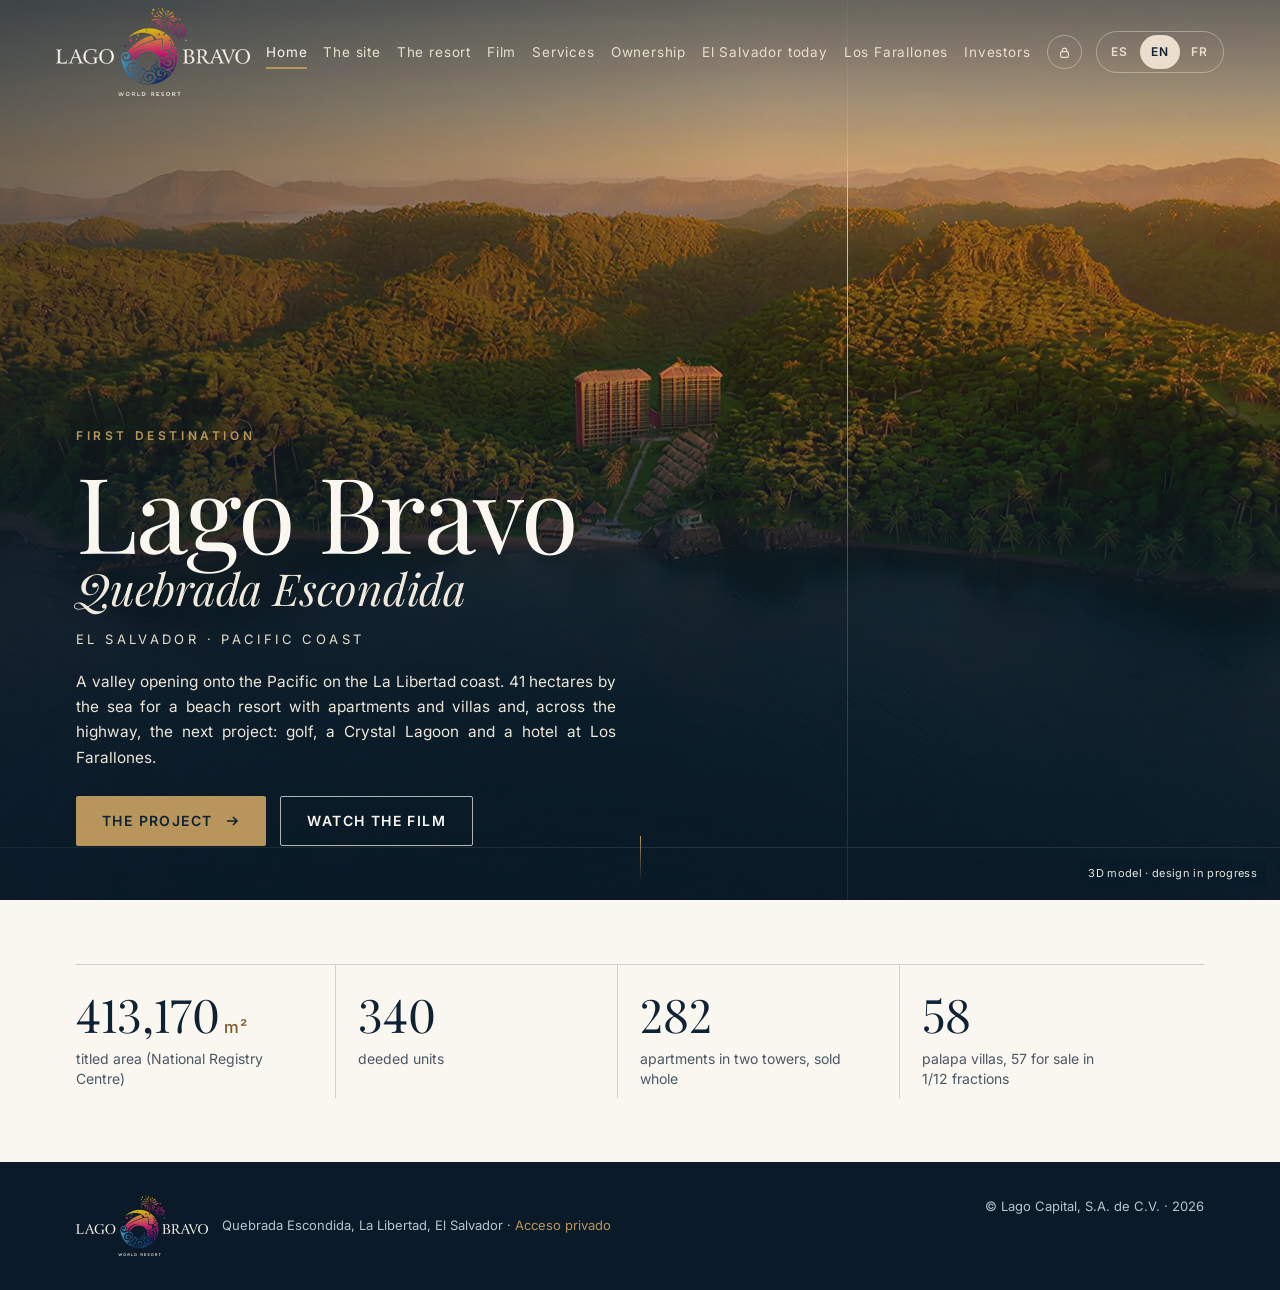
==== commit 74cceb0b: "v4.8: web en francés (selector ES / EN / FR) Co-Authored-By: Claude Opus 5.5 <noreply@anthropic.com>" ====
--- a/index.html
+++ b/index.html
@@ -43,7 +43,7 @@
 h1,h2,h3{font-family:var(--serif);font-weight:500;line-height:1.08;margin:0;letter-spacing:-.01em}
 p{margin:0 0 1em}
 .sr-only{position:absolute!important;width:1px;height:1px;overflow:hidden;clip:rect(0 0 0 0);white-space:nowrap}
-html[data-lang="es"] .l-en, html[data-lang="en"] .l-es{display:none!important}
+html:not([data-lang="es"]) .l-es, html:not([data-lang="en"]) .l-en, html:not([data-lang="fr"]) .l-fr{display:none!important}
 .skip{position:absolute;left:-999px;top:8px;background:var(--gold);color:var(--night);padding:10px 16px;z-index:200;font-weight:600}
 .skip:focus{left:8px}
 :focus-visible{outline:2px solid var(--gold);outline-offset:3px}
@@ -76,6 +76,7 @@
 .tab[aria-selected="true"]{color:#FAF7F1}
 .tab:focus-visible{outline:2px solid var(--gold);outline-offset:4px;border-radius:2px}
 @media (min-width:1280px) and (max-width:1365px){.tabs{gap:16px}}   /* v4.4: la pestaña de Los Farallones era más larga; a 1280 px deja el margen de la v4.3 */
+@media (min-width:1280px){html[data-lang="fr"] .tabs{gap:10px}}   /* v4.8: las pestañas en francés son más largas */
 .navr{display:flex;align-items:center;gap:14px}
 .private-access{display:inline-flex;align-items:center;gap:7px;min-height:34px;padding:0 11px;border:1px solid rgba(233,223,204,.45);border-radius:999px;color:#E9DFCC;font-size:12px;font-weight:600;letter-spacing:.06em;text-decoration:none;white-space:nowrap;transition:background .2s,border-color .2s,color .2s}
 .private-access:hover{background:rgba(233,223,204,.12);border-color:var(--gold);color:#FAF7F1}
@@ -86,6 +87,7 @@
 .lang button{all:unset;cursor:pointer;font-size:12px;font-weight:600;letter-spacing:.12em;color:#E9DFCC;min-width:40px;min-height:34px;display:grid;place-items:center;border-radius:999px;transition:background .2s,color .2s}
 .lang button[aria-pressed="true"]{background:var(--sand);color:var(--night)}
 .lang button:focus-visible{outline:2px solid var(--gold);outline-offset:2px}
+@media (max-width:374px){.navr{gap:8px}.lang button{min-width:34px}.nav .brand-logo{height:52px}}   /* v4.8: ES/EN/FR caben en 320 px */
 /* pestañas: solo se ve el panel activo. El script de la cabecera pone html.js y data-tab antes de pintar,
    asi que un enlace directo (lagobravo.com/#inversores) abre ya en su pestaña, sin parpadeo */
 .js .panel{display:none}
@@ -257,7 +259,7 @@
 .chart svg{width:100%;height:auto}
 .chart .bv{font:600 13px var(--sans);fill:var(--ink)}
 .chart .by{font:500 12px var(--sans);fill:var(--muted)}
-html[data-lang="es"] tspan.l-en, html[data-lang="en"] tspan.l-es{display:none}
+html:not([data-lang="es"]) tspan.l-es, html:not([data-lang="en"]) tspan.l-en, html:not([data-lang="fr"]) tspan.l-fr{display:none}
 .src{font-size:12.5px;color:var(--muted);margin:12px 0 0}
 .pending{border:1.5px dashed rgba(122,92,43,.6);background:rgba(184,149,90,.07);padding:28px;min-height:220px;display:flex;flex-direction:column;justify-content:center}
 .pending p{color:var(--muted);margin:0;max-width:52ch}
@@ -312,7 +314,7 @@
   table.yt thead th:last-child{display:none}
   table.yt td.nt{grid-column:1/-1;font-size:12.5px;padding-top:0;border-bottom:1px solid var(--rule)}
   table.yt th,table.yt td{padding:9px 8px;border-bottom:0}
-  html[data-lang="es"] td[data-l="dist"]::before{content:"Distancia"} html[data-lang="en"] td[data-l="dist"]::before{content:"Distance"}}
+  html[data-lang="es"] td[data-l="dist"]::before{content:"Distancia"} html[data-lang="en"] td[data-l="dist"]::before{content:"Distance"} html[data-lang="fr"] td[data-l="dist"]::before{content:"Distance"}}
 
 /* texto justificado */
 .lead,.row p,.card p,.piece p,.ctx p,.svc-list p,.own-grid p,.legal p,.legal li,.plan-note,.disc,.fine,.intro,.lugar p,.inv .phases p,.src,.note,.app .cap,.caveat,.piece li{text-align:justify;hyphens:auto;-webkit-hyphens:auto}
@@ -421,10 +423,10 @@
   table.proj tr{border-bottom:1px solid var(--rule);padding:8px 0}
   table.proj td{border:0;padding:6px 14px;text-align:left!important}
   table.proj td::before{display:block;font-size:11px;letter-spacing:.14em;text-transform:uppercase;color:var(--gold-ink);font-weight:600}
-  html[data-lang="es"] td[data-l="brand"]::before{content:"Promotor"} html[data-lang="en"] td[data-l="brand"]::before{content:"Developer"}
-  html[data-lang="es"] td[data-l="rooms"]::before{content:"Habitaciones"} html[data-lang="en"] td[data-l="rooms"]::before{content:"Rooms"}
-  html[data-lang="es"] td[data-l="status"]::before{content:"Estado"} html[data-lang="en"] td[data-l="status"]::before{content:"Status"}
-  html[data-lang="es"] td[data-l="src"]::before{content:"Fuente"} html[data-lang="en"] td[data-l="src"]::before{content:"Source"}
+  html[data-lang="es"] td[data-l="brand"]::before{content:"Promotor"} html[data-lang="en"] td[data-l="brand"]::before{content:"Developer"} html[data-lang="fr"] td[data-l="brand"]::before{content:"Promoteur"}
+  html[data-lang="es"] td[data-l="rooms"]::before{content:"Habitaciones"} html[data-lang="en"] td[data-l="rooms"]::before{content:"Rooms"} html[data-lang="fr"] td[data-l="rooms"]::before{content:"Chambres"}
+  html[data-lang="es"] td[data-l="status"]::before{content:"Estado"} html[data-lang="en"] td[data-l="status"]::before{content:"Status"} html[data-lang="fr"] td[data-l="status"]::before{content:"Statut"}
+  html[data-lang="es"] td[data-l="src"]::before{content:"Fuente"} html[data-lang="en"] td[data-l="src"]::before{content:"Source"} html[data-lang="fr"] td[data-l="src"]::before{content:"Source"}
   .prov{font-size:10.5px}
   .planscroll{overflow-x:auto;-webkit-overflow-scrolling:touch}
   .planscroll .plan{width:660px;max-width:none}
@@ -433,17 +435,18 @@
 </style>
 </head>
 <body>
-<a class="skip" href="#main"><span class="l-es" lang="es">Saltar al contenido</span><span class="l-en" lang="en">Skip to content</span></a>
+<a class="skip" href="#main"><span class="l-es" lang="es">Saltar al contenido</span><span class="l-en" lang="en">Skip to content</span><span class="l-fr" lang="fr">Aller au contenu</span></a>
 
 <header class="nav" role="banner">
   <div class="wrap">
     <a class="brand" href="#inicio" aria-label="Lago Bravo · World Resort"><img class="brand-logo" src="img/logo-lb-h120.png" srcset="img/logo-lb-h120.png 1x, img/logo-lb-h240.png 2x" width="193" height="88" alt="Lago Bravo · World Resort"></a>
-    <nav class="tabsnav" aria-label="Principal"><div class="tabs" role="tablist" aria-label="Secciones" data-aria-es="Secciones" data-aria-en="Sections"><a class="tab" role="tab" id="t-inicio" href="#inicio" aria-controls="inicio" aria-selected="true" tabindex="0"><span class="l-es" lang="es">Inicio</span><span class="l-en" lang="en">Home</span></a><a class="tab" role="tab" id="t-lugar" href="#lugar" aria-controls="lugar" aria-selected="false" tabindex="-1"><span class="l-es" lang="es">El lugar</span><span class="l-en" lang="en">The site</span></a><a class="tab" role="tab" id="t-resort" href="#resort" aria-controls="resort" aria-selected="false" tabindex="-1"><span class="l-es" lang="es">El resort</span><span class="l-en" lang="en">The resort</span></a><a class="tab" role="tab" id="t-video" href="#video" aria-controls="video" aria-selected="false" tabindex="-1"><span class="l-es" lang="es">Vídeo</span><span class="l-en" lang="en">Film</span></a><a class="tab" role="tab" id="t-servicios" href="#servicios" aria-controls="servicios" aria-selected="false" tabindex="-1"><span class="l-es" lang="es">Servicios</span><span class="l-en" lang="en">Services</span></a><a class="tab" role="tab" id="t-propiedad" href="#propiedad" aria-controls="propiedad" aria-selected="false" tabindex="-1"><span class="l-es" lang="es">Propiedad</span><span class="l-en" lang="en">Ownership</span></a><a class="tab" role="tab" id="t-elsalvador" href="#elsalvador" aria-controls="elsalvador" aria-selected="false" tabindex="-1"><span class="l-es" lang="es">El Salvador hoy</span><span class="l-en" lang="en">El Salvador today</span></a><a class="tab" role="tab" id="t-farallones" href="#farallones" aria-controls="farallones" aria-selected="false" tabindex="-1"><span class="l-es" lang="es">Los Farallones</span><span class="l-en" lang="en">Los Farallones</span></a><a class="tab" role="tab" id="t-inversores" href="#inversores" aria-controls="inversores" aria-selected="false" tabindex="-1"><span class="l-es" lang="es">Inversores</span><span class="l-en" lang="en">Investors</span></a></div></nav>
+    <nav class="tabsnav" aria-label="Principal"><div class="tabs" role="tablist" aria-label="Secciones" data-aria-es="Secciones" data-aria-en="Sections" data-aria-fr="Sections"><a class="tab" role="tab" id="t-inicio" href="#inicio" aria-controls="inicio" aria-selected="true" tabindex="0"><span class="l-es" lang="es">Inicio</span><span class="l-en" lang="en">Home</span><span class="l-fr" lang="fr">Accueil</span></a><a class="tab" role="tab" id="t-lugar" href="#lugar" aria-controls="lugar" aria-selected="false" tabindex="-1"><span class="l-es" lang="es">El lugar</span><span class="l-en" lang="en">The site</span><span class="l-fr" lang="fr">Le site</span></a><a class="tab" role="tab" id="t-resort" href="#resort" aria-controls="resort" aria-selected="false" tabindex="-1"><span class="l-es" lang="es">El resort</span><span class="l-en" lang="en">The resort</span><span class="l-fr" lang="fr">Le resort</span></a><a class="tab" role="tab" id="t-video" href="#video" aria-controls="video" aria-selected="false" tabindex="-1"><span class="l-es" lang="es">Vídeo</span><span class="l-en" lang="en">Film</span><span class="l-fr" lang="fr">Vidéo</span></a><a class="tab" role="tab" id="t-servicios" href="#servicios" aria-controls="servicios" aria-selected="false" tabindex="-1"><span class="l-es" lang="es">Servicios</span><span class="l-en" lang="en">Services</span><span class="l-fr" lang="fr">Services</span></a><a class="tab" role="tab" id="t-propiedad" href="#propiedad" aria-controls="propiedad" aria-selected="false" tabindex="-1"><span class="l-es" lang="es">Propiedad</span><span class="l-en" lang="en">Ownership</span><span class="l-fr" lang="fr">Propriété</span></a><a class="tab" role="tab" id="t-elsalvador" href="#elsalvador" aria-controls="elsalvador" aria-selected="false" tabindex="-1"><span class="l-es" lang="es">El Salvador hoy</span><span class="l-en" lang="en">El Salvador today</span><span class="l-fr" lang="fr">Salvador aujourd’hui</span></a><a class="tab" role="tab" id="t-farallones" href="#farallones" aria-controls="farallones" aria-selected="false" tabindex="-1"><span class="l-es" lang="es">Los Farallones</span><span class="l-en" lang="en">Los Farallones</span><span class="l-fr" lang="fr">Los Farallones</span></a><a class="tab" role="tab" id="t-inversores" href="#inversores" aria-controls="inversores" aria-selected="false" tabindex="-1"><span class="l-es" lang="es">Inversores</span><span class="l-en" lang="en">Investors</span><span class="l-fr" lang="fr">Investisseurs</span></a></div></nav>
     <div class="navr">
-      <a class="private-access" href="https://portal.lagobravo.com" target="_blank" rel="noopener" aria-label="Área privada / Private area" title="Área privada / Private area"><svg viewBox="0 0 16 16" aria-hidden="true"><rect x="3.2" y="7" width="9.6" height="7" rx="1.6" fill="none" stroke="currentColor" stroke-width="1.4"/><path d="M5.4 7V5.2a2.6 2.6 0 0 1 5.2 0V7" fill="none" stroke="currentColor" stroke-width="1.4"/></svg><span class="l-es" lang="es">Área privada</span><span class="l-en" lang="en">Private area</span></a>
-      <div class="lang" role="group" aria-label="Idioma / Language">
+      <a class="private-access" href="https://portal.lagobravo.com" target="_blank" rel="noopener" aria-label="Área privada / Private area / Espace privé" title="Área privada / Private area / Espace privé"><svg viewBox="0 0 16 16" aria-hidden="true"><rect x="3.2" y="7" width="9.6" height="7" rx="1.6" fill="none" stroke="currentColor" stroke-width="1.4"/><path d="M5.4 7V5.2a2.6 2.6 0 0 1 5.2 0V7" fill="none" stroke="currentColor" stroke-width="1.4"/></svg><span class="l-es" lang="es">Área privada</span><span class="l-en" lang="en">Private area</span><span class="l-fr" lang="fr">Espace privé</span></a>
+      <div class="lang" role="group" aria-label="Idioma / Language / Langue">
         <button type="button" data-set="es" aria-pressed="true" lang="es">ES</button>
         <button type="button" data-set="en" aria-pressed="false" lang="en">EN</button>
+        <button type="button" data-set="fr" aria-pressed="false" lang="fr">FR</button>
       </div>
     </div>
   </div>
@@ -453,27 +456,27 @@
 <div class="panel" role="tabpanel" id="inicio" aria-labelledby="t-inicio" tabindex="0">
 <!-- 1 INICIO -->
 <section class="hero" aria-label="Lago Bravo · Quebrada Escondida">
-  <figure class="ph "><img src="img/hero-1920.webp" srcset="img/hero-960.webp 960w, img/hero-1920.webp 1920w" sizes="100vw" width="1920" height="1080" fetchpriority="high" loading="lazy" alt="Lago Bravo visto desde el mar al atardecer: el valle con las dos torres bajo sus palapas, las villas y el frente de playa" data-alt-es="Lago Bravo visto desde el mar al atardecer: el valle con las dos torres bajo sus palapas, las villas y el frente de playa" data-alt-en="Lago Bravo seen from the sea at sunset: the valley with the two towers under their palapa roofs, the villas and the beachfront"><figcaption class="prov"><span class="l-es" lang="es">Maqueta 3D · diseño en desarrollo</span><span class="l-en" lang="en">3D model · design in progress</span></figcaption></figure>
+  <figure class="ph "><img src="img/hero-1920.webp" srcset="img/hero-960.webp 960w, img/hero-1920.webp 1920w" sizes="100vw" width="1920" height="1080" fetchpriority="high" loading="lazy" alt="Lago Bravo visto desde el mar al atardecer: el valle con las dos torres bajo sus palapas, las villas y el frente de playa" data-alt-es="Lago Bravo visto desde el mar al atardecer: el valle con las dos torres bajo sus palapas, las villas y el frente de playa" data-alt-en="Lago Bravo seen from the sea at sunset: the valley with the two towers under their palapa roofs, the villas and the beachfront" data-alt-fr="Lago Bravo vu depuis la mer au coucher du soleil&nbsp;: la vallée avec les deux tours sous leurs palapas, les villas et le front de mer"><figcaption class="prov"><span class="l-es" lang="es">Maqueta 3D · diseño en desarrollo</span><span class="l-en" lang="en">3D model · design in progress</span><span class="l-fr" lang="fr">Maquette 3D · conception en cours</span></figcaption></figure>
   <video class="hero-vid" autoplay muted loop playsinline preload="none" data-poster="video/portada.jpg" width="1920" height="1080" aria-hidden="true" tabindex="-1"><source data-src="video/portada.mp4" type="video/mp4"></video>
   <div class="hero-in"><div class="wrap">
-    <p class="kicker"><span class="l-es" lang="es">Primer destino</span><span class="l-en" lang="en">First destination</span></p>
+    <p class="kicker"><span class="l-es" lang="es">Primer destino</span><span class="l-en" lang="en">First destination</span><span class="l-fr" lang="fr">Première destination</span></p>
     <h1>Lago Bravo<span class="sr-only"> · </span><span class="sub">Quebrada Escondida</span></h1>
     <p class="place">El Salvador · Pacific Coast</p>
-    <p class="intro"><span class="l-es" lang="es">Un valle abierto al Pacífico en la costa de La Libertad. 41 hectáreas frente al mar para un resort de playa con apartamentos y villas y, al otro lado de la carretera, el siguiente proyecto: golf, Crystal Lagoon y un hotel en Los Farallones.</span><span class="l-en" lang="en">A valley opening onto the Pacific on the La Libertad coast. 41 hectares by the sea for a beach resort with apartments and villas and, across the highway, the next project: golf, a Crystal Lagoon and a hotel at Los Farallones.</span></p>
+    <p class="intro"><span class="l-es" lang="es">Un valle abierto al Pacífico en la costa de La Libertad. 41 hectáreas frente al mar para un resort de playa con apartamentos y villas y, al otro lado de la carretera, el siguiente proyecto: golf, Crystal Lagoon y un hotel en Los Farallones.</span><span class="l-en" lang="en">A valley opening onto the Pacific on the La Libertad coast. 41 hectares by the sea for a beach resort with apartments and villas and, across the highway, the next project: golf, a Crystal Lagoon and a hotel at Los Farallones.</span><span class="l-fr" lang="fr">Une vallée ouverte sur le Pacifique, sur la côte de La Libertad. 41 hectares face à la mer pour un resort balnéaire d’appartements et de villas et, de l’autre côté de la route, le projet suivant&nbsp;: golf, Crystal Lagoon et un hôtel à Los Farallones.</span></p>
     <div class="btns">
-      <a class="btn btn-gold" href="#resort"><span class="l-es" lang="es">El proyecto</span><span class="l-en" lang="en">The project</span><svg viewBox="0 0 16 16" aria-hidden="true"><path d="M3 8h10M9 4l4 4-4 4" fill="none" stroke="currentColor" stroke-width="1.6"/></svg></a>
-      <a class="btn btn-line" href="#video"><span class="l-es" lang="es">Ver el vídeo</span><span class="l-en" lang="en">Watch the film</span></a>
+      <a class="btn btn-gold" href="#resort"><span class="l-es" lang="es">El proyecto</span><span class="l-en" lang="en">The project</span><span class="l-fr" lang="fr">Le projet</span><svg viewBox="0 0 16 16" aria-hidden="true"><path d="M3 8h10M9 4l4 4-4 4" fill="none" stroke="currentColor" stroke-width="1.6"/></svg></a>
+      <a class="btn btn-line" href="#video"><span class="l-es" lang="es">Ver el vídeo</span><span class="l-en" lang="en">Watch the film</span><span class="l-fr" lang="fr">Voir la vidéo</span></a>
     </div>
   </div></div>
   <span class="scroll-cue" aria-hidden="true"></span>
 </section>
-<section class="kf" aria-label="Cifras clave" data-aria-es="Cifras clave" data-aria-en="Key figures">
+<section class="kf" aria-label="Cifras clave" data-aria-es="Cifras clave" data-aria-en="Key figures" data-aria-fr="Chiffres clés">
   <div class="wrap">
     <div class="facts rv">
-      <div class="fact"><span class="v"><span class="l-es" lang="es">413.170</span><span class="l-en" lang="en">413,170</span><small>m²</small></span><span class="k"><span class="l-es" lang="es">superficie titulada (Centro Nacional de Registros)</span><span class="l-en" lang="en">titled area (National Registry Centre)</span></span></div>
-      <div class="fact"><span class="v">340</span><span class="k"><span class="l-es" lang="es">unidades escrituradas</span><span class="l-en" lang="en">deeded units</span></span></div>
-      <div class="fact"><span class="v">282</span><span class="k"><span class="l-es" lang="es">apartamentos en dos torres, que se venden enteros</span><span class="l-en" lang="en">apartments in two towers, sold whole</span></span></div>
-      <div class="fact"><span class="v">58</span><span class="k"><span class="l-es" lang="es">villas bajo palapa, 57 en venta en fracciones de&nbsp;1/12</span><span class="l-en" lang="en">palapa villas, 57 for sale in 1/12&nbsp;fractions</span></span></div>
+      <div class="fact"><span class="v"><span class="l-es" lang="es">413.170</span><span class="l-en" lang="en">413,170</span><span class="l-fr" lang="fr">413&nbsp;170</span><small>m²</small></span><span class="k"><span class="l-es" lang="es">superficie titulada (Centro Nacional de Registros)</span><span class="l-en" lang="en">titled area (National Registry Centre)</span><span class="l-fr" lang="fr">superficie titrée (Centro Nacional de Registros)</span></span></div>
+      <div class="fact"><span class="v">340</span><span class="k"><span class="l-es" lang="es">unidades escrituradas</span><span class="l-en" lang="en">deeded units</span><span class="l-fr" lang="fr">unités en propriété notariée</span></span></div>
+      <div class="fact"><span class="v">282</span><span class="k"><span class="l-es" lang="es">apartamentos en dos torres, que se venden enteros</span><span class="l-en" lang="en">apartments in two towers, sold whole</span><span class="l-fr" lang="fr">appartements dans deux tours, vendus en entier</span></span></div>
+      <div class="fact"><span class="v">58</span><span class="k"><span class="l-es" lang="es">villas bajo palapa, 57 en venta en fracciones de&nbsp;1/12</span><span class="l-en" lang="en">palapa villas, 57 for sale in 1/12&nbsp;fractions</span><span class="l-fr" lang="fr">villas sous palapa, dont 57 en vente en parts fractionnées de&nbsp;1/12</span></span></div>
     </div>
   </div>
 </section>
@@ -485,35 +488,35 @@
   <div class="wrap">
     <div class="grid-2">
       <div class="rv">
-        <p class="eyebrow"><span class="l-es" lang="es">El lugar</span><span class="l-en" lang="en">The site</span></p>
-        <h2 class="h2"><span class="l-es" lang="es">Un valle que baja <em>hasta el mar</em></span><span class="l-en" lang="en">A valley that runs <em>down to the sea</em></span></h2>
-        <p class="lead" style="margin-top:28px"><span class="l-es" lang="es">Quebrada Escondida es una finca frente al Océano Pacífico, con título inscrito y sin cargas, en Aguacayo/Jicalapa, La Libertad Costa, junto a la Carretera del Litoral.</span><span class="l-en" lang="en">Quebrada Escondida is an estate facing the Pacific Ocean, with registered title and no encumbrances, in Aguacayo/Jicalapa, La Libertad Costa, beside the Coastal Highway.</span></p>
-        <p><span class="l-es" lang="es">Es un valle abierto al mar entre dos laderas. Su eje sube desde la playa hasta la cota 49 a lo largo de 1.276&nbsp;m; las laderas laterales llegan a la cota 135. Es la misma costa que El Salvador promociona como <i>Surf City</i>, y en la ensenada ya opera un resort vecino: la playa recibe huéspedes hoy.</span><span class="l-en" lang="en">It is a valley open to the sea between two hillsides. Its axis rises from the beach to 49&nbsp;m over 1,276&nbsp;m; the side slopes reach 135&nbsp;m. This is the coastline El Salvador promotes as <i>Surf City</i>, and a neighbouring resort already operates in the cove: the beach hosts guests today.</span></p>
-      </div>
-      <div class="rv"><figure class="ph "><img src="img/valle-mar-1920.webp" srcset="img/valle-mar-960.webp 960w, img/valle-mar-1920.webp 1920w" sizes="(max-width:980px) 100vw, 58vw" width="1920" height="1080" loading="lazy" decoding="async" alt="El valle de Quebrada Escondida visto desde el mar, con el resort al fondo entre la selva" data-alt-es="El valle de Quebrada Escondida visto desde el mar, con el resort al fondo entre la selva" data-alt-en="The Quebrada Escondida valley seen from the sea, with the resort at the back among the forest"><figcaption class="prov"><span class="l-es" lang="es">Maqueta 3D · diseño en desarrollo</span><span class="l-en" lang="en">3D model · design in progress</span></figcaption></figure></div>
+        <p class="eyebrow"><span class="l-es" lang="es">El lugar</span><span class="l-en" lang="en">The site</span><span class="l-fr" lang="fr">Le site</span></p>
+        <h2 class="h2"><span class="l-es" lang="es">Un valle que baja <em>hasta el mar</em></span><span class="l-en" lang="en">A valley that runs <em>down to the sea</em></span><span class="l-fr" lang="fr">Une vallée qui descend <em>jusqu’à la mer</em></span></h2>
+        <p class="lead" style="margin-top:28px"><span class="l-es" lang="es">Quebrada Escondida es una finca frente al Océano Pacífico, con título inscrito y sin cargas, en Aguacayo/Jicalapa, La Libertad Costa, junto a la Carretera del Litoral.</span><span class="l-en" lang="en">Quebrada Escondida is an estate facing the Pacific Ocean, with registered title and no encumbrances, in Aguacayo/Jicalapa, La Libertad Costa, beside the Coastal Highway.</span><span class="l-fr" lang="fr">Quebrada Escondida est un domaine face à l’océan Pacifique, au titre de propriété inscrit et libre de toute charge, à Aguacayo/Jicalapa, La Libertad Costa, en bordure de la Carretera del Litoral.</span></p>
+        <p><span class="l-es" lang="es">Es un valle abierto al mar entre dos laderas. Su eje sube desde la playa hasta la cota 49 a lo largo de 1.276&nbsp;m; las laderas laterales llegan a la cota 135. Es la misma costa que El Salvador promociona como <i>Surf City</i>, y en la ensenada ya opera un resort vecino: la playa recibe huéspedes hoy.</span><span class="l-en" lang="en">It is a valley open to the sea between two hillsides. Its axis rises from the beach to 49&nbsp;m over 1,276&nbsp;m; the side slopes reach 135&nbsp;m. This is the coastline El Salvador promotes as <i>Surf City</i>, and a neighbouring resort already operates in the cove: the beach hosts guests today.</span><span class="l-fr" lang="fr">C’est une vallée ouverte sur la mer entre deux versants. Son axe monte de la plage jusqu’à la cote 49 sur 1&nbsp;276&nbsp;m&nbsp;; les versants latéraux atteignent la cote 135. C’est la côte même que le Salvador promeut sous le nom de <i>Surf City</i>, et un resort voisin est déjà en activité dans l’anse&nbsp;: la plage accueille des hôtes dès aujourd’hui.</span></p>
+      </div>
+      <div class="rv"><figure class="ph "><img src="img/valle-mar-1920.webp" srcset="img/valle-mar-960.webp 960w, img/valle-mar-1920.webp 1920w" sizes="(max-width:980px) 100vw, 58vw" width="1920" height="1080" loading="lazy" decoding="async" alt="El valle de Quebrada Escondida visto desde el mar, con el resort al fondo entre la selva" data-alt-es="El valle de Quebrada Escondida visto desde el mar, con el resort al fondo entre la selva" data-alt-en="The Quebrada Escondida valley seen from the sea, with the resort at the back among the forest" data-alt-fr="La vallée de Quebrada Escondida vue depuis la mer, avec le resort au fond, dans la forêt tropicale"><figcaption class="prov"><span class="l-es" lang="es">Maqueta 3D · diseño en desarrollo</span><span class="l-en" lang="en">3D model · design in progress</span><span class="l-fr" lang="fr">Maquette 3D · conception en cours</span></figcaption></figure></div>
     </div>
     <div class="facts rv">
-      <div class="fact"><span class="v"><span class="l-es" lang="es">413.170</span><span class="l-en" lang="en">413,170</span><small>m²</small></span><span class="k"><span class="l-es" lang="es">superficie titulada (Centro Nacional de Registros)</span><span class="l-en" lang="en">titled area (National Registry Centre)</span></span></div>
-      <div class="fact"><span class="v"><span class="l-es" lang="es">1.276</span><span class="l-en" lang="en">1,276</span><small>m</small></span><span class="k"><span class="l-es" lang="es">de fondo, del mar al extremo del valle</span><span class="l-en" lang="en">deep, from the sea to the head of the valley</span></span></div>
-      <div class="fact"><span class="v">0–49<small>m</small></span><span class="k"><span class="l-es" lang="es">cota del eje del valle (levantamiento LiDAR)</span><span class="l-en" lang="en">valley-axis elevation (LiDAR survey)</span></span></div>
-      <div class="fact"><span class="v">135<small>m</small></span><span class="k"><span class="l-es" lang="es">cota máxima de las laderas (LiDAR)</span><span class="l-en" lang="en">highest point of the slopes (LiDAR)</span></span></div>
+      <div class="fact"><span class="v"><span class="l-es" lang="es">413.170</span><span class="l-en" lang="en">413,170</span><span class="l-fr" lang="fr">413&nbsp;170</span><small>m²</small></span><span class="k"><span class="l-es" lang="es">superficie titulada (Centro Nacional de Registros)</span><span class="l-en" lang="en">titled area (National Registry Centre)</span><span class="l-fr" lang="fr">superficie titrée (Centro Nacional de Registros)</span></span></div>
+      <div class="fact"><span class="v"><span class="l-es" lang="es">1.276</span><span class="l-en" lang="en">1,276</span><span class="l-fr" lang="fr">1&nbsp;276</span><small>m</small></span><span class="k"><span class="l-es" lang="es">de fondo, del mar al extremo del valle</span><span class="l-en" lang="en">deep, from the sea to the head of the valley</span><span class="l-fr" lang="fr">de profondeur, de la mer au fond de la vallée</span></span></div>
+      <div class="fact"><span class="v">0–49<small>m</small></span><span class="k"><span class="l-es" lang="es">cota del eje del valle (levantamiento LiDAR)</span><span class="l-en" lang="en">valley-axis elevation (LiDAR survey)</span><span class="l-fr" lang="fr">cote de l’axe de la vallée (relevé LiDAR)</span></span></div>
+      <div class="fact"><span class="v">135<small>m</small></span><span class="k"><span class="l-es" lang="es">cota máxima de las laderas (LiDAR)</span><span class="l-en" lang="en">highest point of the slopes (LiDAR)</span><span class="l-fr" lang="fr">cote maximale des versants (LiDAR)</span></span></div>
     </div>
     <ul class="dist rv">
-      <li><span class="l-es" lang="es">Aeropuerto internacional</span><span class="l-en" lang="en">International airport</span> · <b>~74&nbsp;km</b></li>
+      <li><span class="l-es" lang="es">Aeropuerto internacional</span><span class="l-en" lang="en">International airport</span><span class="l-fr" lang="fr">Aéroport international</span> · <b>~74&nbsp;km</b></li>
       <li>San Salvador · <b>~77&nbsp;km</b></li>
       <li>Puerto de La Libertad · <b>~42&nbsp;km</b></li>
       <li>El Zonte · <b>~24&nbsp;km</b></li>
     </ul>
-    <p class="note"><span class="l-es" lang="es">Distancias aproximadas por carretera. Superficie registral: 413.170,02&nbsp;m² (certificación del CNR de 11-08-2026).</span><span class="l-en" lang="en">Approximate road distances. Registered area: 413,170.02&nbsp;m² (CNR certificate of 11-08-2026).</span></p>
+    <p class="note"><span class="l-es" lang="es">Distancias aproximadas por carretera. Superficie registral: 413.170,02&nbsp;m² (certificación del CNR de 11-08-2026).</span><span class="l-en" lang="en">Approximate road distances. Registered area: 413,170.02&nbsp;m² (CNR certificate of 11-08-2026).</span><span class="l-fr" lang="fr">Distances approximatives par la route. Superficie cadastrale&nbsp;: 413&nbsp;170,02&nbsp;m² (certificat du CNR du 11 août 2026).</span></p>
   </div>
 </section>
 
 <!-- banda -->
-<section class="band" aria-label="El eje del valle" data-aria-es="El eje del valle" data-aria-en="The valley's axis">
-  <figure class="ph "><img src="img/eje-villas-1920.webp" srcset="img/eje-villas-960.webp 960w, img/eje-villas-1920.webp 1920w" sizes="100vw" width="1920" height="1080" loading="lazy" decoding="async" alt="El paseo del eje del valle, con las villas bajo palapa a ambos lados y las dos torres al fondo" data-alt-es="El paseo del eje del valle, con las villas bajo palapa a ambos lados y las dos torres al fondo" data-alt-en="The walkway along the valley axis, with the palapa villas on both sides and the two towers behind"><figcaption class="prov"><span class="l-es" lang="es">Maqueta 3D · diseño en desarrollo</span><span class="l-en" lang="en">3D model · design in progress</span></figcaption></figure>
+<section class="band" aria-label="El eje del valle" data-aria-es="El eje del valle" data-aria-en="The valley's axis" data-aria-fr="L’axe de la vallée">
+  <figure class="ph "><img src="img/eje-villas-1920.webp" srcset="img/eje-villas-960.webp 960w, img/eje-villas-1920.webp 1920w" sizes="100vw" width="1920" height="1080" loading="lazy" decoding="async" alt="El paseo del eje del valle, con las villas bajo palapa a ambos lados y las dos torres al fondo" data-alt-es="El paseo del eje del valle, con las villas bajo palapa a ambos lados y las dos torres al fondo" data-alt-en="The walkway along the valley axis, with the palapa villas on both sides and the two towers behind" data-alt-fr="La promenade de l’axe de la vallée, avec les villas sous palapa de part et d’autre et les deux tours au fond"><figcaption class="prov"><span class="l-es" lang="es">Maqueta 3D · diseño en desarrollo</span><span class="l-en" lang="en">3D model · design in progress</span><span class="l-fr" lang="fr">Maquette 3D · conception en cours</span></figcaption></figure>
   <blockquote><div class="wrap">
-    <p class="rv"><span class="l-es" lang="es">Todo se ordena sobre <em>el eje del valle</em>, abierto al Pacífico.</span><span class="l-en" lang="en">Everything is laid out on <em>the valley's axis</em>, open to the Pacific.</span></p>
-    <span class="by rv"><span class="l-es" lang="es">Playa y beach club a cota de mar, un paseo de piedra blanca que sube por el eje entre las villas y, arriba, las dos torres con el lobby y el restaurante en la isla.</span><span class="l-en" lang="en">Beach and beach club at sea level, a white-stone walkway climbing the axis between the villas and, at the top, the two towers with the lobby and the island restaurant.</span></span>
+    <p class="rv"><span class="l-es" lang="es">Todo se ordena sobre <em>el eje del valle</em>, abierto al Pacífico.</span><span class="l-en" lang="en">Everything is laid out on <em>the valley's axis</em>, open to the Pacific.</span><span class="l-fr" lang="fr">Tout s’ordonne autour de <em>l’axe de la vallée</em>, ouvert sur le Pacifique.</span></p>
+    <span class="by rv"><span class="l-es" lang="es">Playa y beach club a cota de mar, un paseo de piedra blanca que sube por el eje entre las villas y, arriba, las dos torres con el lobby y el restaurante en la isla.</span><span class="l-en" lang="en">Beach and beach club at sea level, a white-stone walkway climbing the axis between the villas and, at the top, the two towers with the lobby and the island restaurant.</span><span class="l-fr" lang="fr">Plage et beach club au niveau de la mer, une promenade de pierre blanche qui remonte l’axe entre les villas et, en haut, les deux tours avec le lobby et le restaurant sur l’île.</span></span>
   </div></blockquote>
 </section>
 </div>
@@ -525,155 +528,155 @@
     <div class="sec-head">
       <div class="rv">
         <p class="eyebrow">Lago Bravo beach resort</p>
-        <h2 class="h2"><span class="l-es" lang="es">El resort</span><span class="l-en" lang="en">The resort</span></h2>
+        <h2 class="h2"><span class="l-es" lang="es">El resort</span><span class="l-en" lang="en">The resort</span><span class="l-fr" lang="fr">Le resort</span></h2>
         <div class="units">
-          <div><b>340</b><span class="l-es" lang="es">unidades escrituradas</span><span class="l-en" lang="en">deeded units</span></div>
-          <div><b>282</b><span class="l-es" lang="es">apartamentos en dos torres, que se venden enteros</span><span class="l-en" lang="en">apartments in two towers, sold whole</span></div>
-          <div><b>58</b><span class="l-es" lang="es">villas bajo palapa, 57 en venta en fracciones de&nbsp;1/12</span><span class="l-en" lang="en">palapa villas, 57 for sale in 1/12&nbsp;fractions</span></div>
-        </div>
-      </div>
-      <p class="lead rv"><span class="l-es" lang="es">Dos torres paralelas de apartamentos, cada una bajo una sola palapa larga; a sus pies, el restaurante en una isla dentro de una piscina circular; 58 villas bajo palapa entre la selva del valle; y a pie de playa, el beach club doble, el bar redondo en la roca, la coctelería sobre la laguna y la piscina principal.</span><span class="l-en" lang="en">Two parallel apartment towers, each under one long palapa roof; at their feet, the restaurant on an island inside a circular pool; 58 palapa villas among the valley's forest; and at the water's edge, the double beach club, the round bar in the rock, the cocktail bar over the lagoon and the main pool.</span></p>
-    </div>
-    <div class="rv"><figure class="ph render"><img src="img/conjunto-1920.webp" srcset="img/conjunto-960.webp 960w, img/conjunto-1920.webp 1920w" sizes="100vw" width="1742" height="980" loading="lazy" decoding="async" alt="El resort desde el aire: las dos torres con sus palapas, el restaurante en la isla y el paseo del eje que baja entre las villas" data-alt-es="El resort desde el aire: las dos torres con sus palapas, el restaurante en la isla y el paseo del eje que baja entre las villas" data-alt-en="The resort from the air: the two towers with their palapa roofs, the island restaurant and the axis walkway running down between the villas"><figcaption class="prov"><span class="l-es" lang="es">Maqueta 3D · diseño en desarrollo</span><span class="l-en" lang="en">3D model · design in progress</span></figcaption></figure></div>
+          <div><b>340</b><span class="l-es" lang="es">unidades escrituradas</span><span class="l-en" lang="en">deeded units</span><span class="l-fr" lang="fr">unités en propriété notariée</span></div>
+          <div><b>282</b><span class="l-es" lang="es">apartamentos en dos torres, que se venden enteros</span><span class="l-en" lang="en">apartments in two towers, sold whole</span><span class="l-fr" lang="fr">appartements dans deux tours, vendus en entier</span></div>
+          <div><b>58</b><span class="l-es" lang="es">villas bajo palapa, 57 en venta en fracciones de&nbsp;1/12</span><span class="l-en" lang="en">palapa villas, 57 for sale in 1/12&nbsp;fractions</span><span class="l-fr" lang="fr">villas sous palapa, dont 57 en vente en parts fractionnées de&nbsp;1/12</span></div>
+        </div>
+      </div>
+      <p class="lead rv"><span class="l-es" lang="es">Dos torres paralelas de apartamentos, cada una bajo una sola palapa larga; a sus pies, el restaurante en una isla dentro de una piscina circular; 58 villas bajo palapa entre la selva del valle; y a pie de playa, el beach club doble, el bar redondo en la roca, la coctelería sobre la laguna y la piscina principal.</span><span class="l-en" lang="en">Two parallel apartment towers, each under one long palapa roof; at their feet, the restaurant on an island inside a circular pool; 58 palapa villas among the valley's forest; and at the water's edge, the double beach club, the round bar in the rock, the cocktail bar over the lagoon and the main pool.</span><span class="l-fr" lang="fr">Deux tours d’appartements parallèles, chacune sous une seule et longue palapa&nbsp;; à leurs pieds, le restaurant sur une île au cœur d’une piscine circulaire&nbsp;; 58 villas sous palapa dans la forêt tropicale de la vallée&nbsp;; et en bord de plage, le double beach club, le bar rond dans la roche, le bar à cocktails sur la lagune et la piscine principale.</span></p>
+    </div>
+    <div class="rv"><figure class="ph render"><img src="img/conjunto-1920.webp" srcset="img/conjunto-960.webp 960w, img/conjunto-1920.webp 1920w" sizes="100vw" width="1742" height="980" loading="lazy" decoding="async" alt="El resort desde el aire: las dos torres con sus palapas, el restaurante en la isla y el paseo del eje que baja entre las villas" data-alt-es="El resort desde el aire: las dos torres con sus palapas, el restaurante en la isla y el paseo del eje que baja entre las villas" data-alt-en="The resort from the air: the two towers with their palapa roofs, the island restaurant and the axis walkway running down between the villas" data-alt-fr="Le resort vu du ciel&nbsp;: les deux tours avec leurs palapas, le restaurant sur l’île et la promenade de l’axe qui descend entre les villas"><figcaption class="prov"><span class="l-es" lang="es">Maqueta 3D · diseño en desarrollo</span><span class="l-en" lang="en">3D model · design in progress</span><span class="l-fr" lang="fr">Maquette 3D · conception en cours</span></figcaption></figure></div>
 
     <div class="rows">
       <div class="row rv">
-        <div class="media"><figure class="ph "><img src="img/torres-1920.webp" srcset="img/torres-960.webp 960w, img/torres-1920.webp 1920w" sizes="(max-width:980px) 100vw, 58vw" width="1920" height="1080" loading="lazy" decoding="async" alt="Las dos torres, rematadas a la misma altura por sus palapas largas de paja, con la selva detrás" data-alt-es="Las dos torres, rematadas a la misma altura por sus palapas largas de paja, con la selva detrás" data-alt-en="The two towers, topped at the same height by their long thatched palapa roofs, with the forest behind"><figcaption class="prov"><span class="l-es" lang="es">Maqueta 3D · diseño en desarrollo</span><span class="l-en" lang="en">3D model · design in progress</span></figcaption></figure></div>
+        <div class="media"><figure class="ph "><img src="img/torres-1920.webp" srcset="img/torres-960.webp 960w, img/torres-1920.webp 1920w" sizes="(max-width:980px) 100vw, 58vw" width="1920" height="1080" loading="lazy" decoding="async" alt="Las dos torres, rematadas a la misma altura por sus palapas largas de paja, con la selva detrás" data-alt-es="Las dos torres, rematadas a la misma altura por sus palapas largas de paja, con la selva detrás" data-alt-en="The two towers, topped at the same height by their long thatched palapa roofs, with the forest behind" data-alt-fr="Les deux tours, couronnées à la même hauteur par leurs longues palapas de chaume, avec la forêt derrière"><figcaption class="prov"><span class="l-es" lang="es">Maqueta 3D · diseño en desarrollo</span><span class="l-en" lang="en">3D model · design in progress</span><span class="l-fr" lang="fr">Maquette 3D · conception en cours</span></figcaption></figure></div>
         <div>
-          <span class="tag"><span class="l-es" lang="es">Las torres</span><span class="l-en" lang="en">The towers</span></span>
-          <h3><span class="l-es" lang="es">Dos torres bajo la palapa</span><span class="l-en" lang="en">Two towers under the palapa</span></h3>
-          <p><span class="l-es" lang="es">Dos torres paralelas frente al mar que rematan a la misma altura, cada una bajo una sola palapa larga de paja. El ala oeste tiene 20 plantas: 190 apartamentos de 3 suites y, en la última, bajo la palapa, 10 áticos dúplex. El ala este tiene 18 plantas: 82 viviendas de 3 suites + sala familiar, una por núcleo y planta (ocupan toda la planta de su núcleo, con vistas delante y detrás), y, arriba, una planta de eventos acristalada para bodas y celebraciones.</span><span class="l-en" lang="en">Two parallel towers facing the sea, both topping out at the same height, each under one long thatched palapa roof. The west wing has 20 floors: 190 three-suite apartments and, on the top floor, under the palapa, 10 duplex penthouses. The east wing has 18 floors: 82 homes with 3 suites and a family room, one per core and floor (each takes the whole floor of its core, with views front and back), and, at the top, a glazed events floor for weddings and celebrations.</span></p>
-          <p><span class="l-es" lang="es">Todos los apartamentos tienen vistas al mar. En 272 de ellos, una suite con puerta propia <span style='white-space:nowrap'>(lock-off)</span> se puede alquilar por separado: hasta 554 llaves para el hotel.</span><span class="l-en" lang="en">Every apartment has sea views. In 272 of them, one suite with its own door <span style='white-space:nowrap'>(lock-off)</span> can be let separately: up to 554 keys for the hotel.</span></p>
-          <p><span class="l-es" lang="es">La planta de eventos tiene bar y banquete para unas 340 personas. Su vidrio, de suelo a techo, se pliega y abre la sala a los dos lados, al mar y a la montaña. Se sube en ascensores panorámicos de cristal.</span><span class="l-en" lang="en">The events floor has a bar and a banquet for about 340 guests. Its floor-to-ceiling glass folds away and opens the room on both sides, to the sea and to the mountains. It is reached by panoramic glass lifts.</span></p>
+          <span class="tag"><span class="l-es" lang="es">Las torres</span><span class="l-en" lang="en">The towers</span><span class="l-fr" lang="fr">Les tours</span></span>
+          <h3><span class="l-es" lang="es">Dos torres bajo la palapa</span><span class="l-en" lang="en">Two towers under the palapa</span><span class="l-fr" lang="fr">Deux tours sous la palapa</span></h3>
+          <p><span class="l-es" lang="es">Dos torres paralelas frente al mar que rematan a la misma altura, cada una bajo una sola palapa larga de paja. El ala oeste tiene 20 plantas: 190 apartamentos de 3 suites y, en la última, bajo la palapa, 10 áticos dúplex. El ala este tiene 18 plantas: 82 viviendas de 3 suites + sala familiar, una por núcleo y planta (ocupan toda la planta de su núcleo, con vistas delante y detrás), y, arriba, una planta de eventos acristalada para bodas y celebraciones.</span><span class="l-en" lang="en">Two parallel towers facing the sea, both topping out at the same height, each under one long thatched palapa roof. The west wing has 20 floors: 190 three-suite apartments and, on the top floor, under the palapa, 10 duplex penthouses. The east wing has 18 floors: 82 homes with 3 suites and a family room, one per core and floor (each takes the whole floor of its core, with views front and back), and, at the top, a glazed events floor for weddings and celebrations.</span><span class="l-fr" lang="fr">Deux tours parallèles face à la mer, culminant à la même hauteur, chacune sous une seule et longue palapa de chaume. L’aile ouest compte 20 étages&nbsp;: 190 appartements de 3 suites et, au dernier, sous la palapa, 10 penthouses en duplex. L’aile est compte 18 étages&nbsp;: 82 logements de 3 suites + salon familial, un par noyau et par étage (chacun occupe tout l’étage de son noyau, avec vue devant et derrière), et, au sommet, un étage événementiel vitré pour les mariages et les réceptions.</span></p>
+          <p><span class="l-es" lang="es">Todos los apartamentos tienen vistas al mar. En 272 de ellos, una suite con puerta propia <span style='white-space:nowrap'>(lock-off)</span> se puede alquilar por separado: hasta 554 llaves para el hotel.</span><span class="l-en" lang="en">Every apartment has sea views. In 272 of them, one suite with its own door <span style='white-space:nowrap'>(lock-off)</span> can be let separately: up to 554 keys for the hotel.</span><span class="l-fr" lang="fr">Tous les appartements ont vue sur la mer. Dans 272 d’entre eux, une suite dotée de sa propre porte <span style='white-space:nowrap'>(lock-off)</span> peut se louer séparément&nbsp;: jusqu’à 554 clés pour l’hôtel.</span></p>
+          <p><span class="l-es" lang="es">La planta de eventos tiene bar y banquete para unas 340 personas. Su vidrio, de suelo a techo, se pliega y abre la sala a los dos lados, al mar y a la montaña. Se sube en ascensores panorámicos de cristal.</span><span class="l-en" lang="en">The events floor has a bar and a banquet for about 340 guests. Its floor-to-ceiling glass folds away and opens the room on both sides, to the sea and to the mountains. It is reached by panoramic glass lifts.</span><span class="l-fr" lang="fr">L’étage événementiel dispose d’un bar et d’une salle de banquet pour quelque 340 personnes. Ses baies vitrées, du sol au plafond, se replient et ouvrent la salle des deux côtés, sur la mer et sur la montagne. On y accède par des ascenseurs panoramiques vitrés.</span></p>
           <ul class="specs">
-            <li><span><span class="l-es" lang="es">Apartamentos</span><span class="l-en" lang="en">Apartments</span></span><span><span class="l-es" lang="es">282, todos con vistas al mar</span><span class="l-en" lang="en">282, all with sea views</span></span></li>
-            <li><span><span class="l-es" lang="es">Ala oeste</span><span class="l-en" lang="en">West wing</span></span><span><span class="l-es" lang="es">20 plantas · 190 de 3 suites + 10 áticos dúplex</span><span class="l-en" lang="en">20 floors · 190 3-suite + 10 duplex penthouses</span></span></li>
-            <li><span><span class="l-es" lang="es">Ala este</span><span class="l-en" lang="en">East wing</span></span><span><span class="l-es" lang="es">18 plantas · 82, una por núcleo y planta</span><span class="l-en" lang="en">18 floors · 82, one per core and floor</span></span></li>
-            <li><span><span class="l-es" lang="es">Planta de eventos</span><span class="l-en" lang="en">Events floor</span></span><span><span class="l-es" lang="es">arriba del ala este</span><span class="l-en" lang="en">top of the east wing</span></span></li>
-            <li><span><span class="l-es" lang="es">Suite <span style='white-space:nowrap'>lock-off</span></span><span class="l-en" lang="en"><span style='white-space:nowrap'>Lock-off</span> suite</span></span><span><span class="l-es" lang="es">en 272 viviendas · hasta 554 llaves</span><span class="l-en" lang="en">in 272 homes · up to 554 keys</span></span></li>
-            <li><span><span class="l-es" lang="es">Planta baja</span><span class="l-en" lang="en">Ground floor</span></span><span><span class="l-es" lang="es">acristalada, 6&nbsp;m de altura</span><span class="l-en" lang="en">glazed, 6&nbsp;m high</span></span></li>
+            <li><span><span class="l-es" lang="es">Apartamentos</span><span class="l-en" lang="en">Apartments</span><span class="l-fr" lang="fr">Appartements</span></span><span><span class="l-es" lang="es">282, todos con vistas al mar</span><span class="l-en" lang="en">282, all with sea views</span><span class="l-fr" lang="fr">282, tous avec vue sur la mer</span></span></li>
+            <li><span><span class="l-es" lang="es">Ala oeste</span><span class="l-en" lang="en">West wing</span><span class="l-fr" lang="fr">Aile ouest</span></span><span><span class="l-es" lang="es">20 plantas · 190 de 3 suites + 10 áticos dúplex</span><span class="l-en" lang="en">20 floors · 190 3-suite + 10 duplex penthouses</span><span class="l-fr" lang="fr">20 étages · 190 de 3 suites + 10 penthouses en duplex</span></span></li>
+            <li><span><span class="l-es" lang="es">Ala este</span><span class="l-en" lang="en">East wing</span><span class="l-fr" lang="fr">Aile est</span></span><span><span class="l-es" lang="es">18 plantas · 82, una por núcleo y planta</span><span class="l-en" lang="en">18 floors · 82, one per core and floor</span><span class="l-fr" lang="fr">18 étages · 82, un par noyau et par étage</span></span></li>
+            <li><span><span class="l-es" lang="es">Planta de eventos</span><span class="l-en" lang="en">Events floor</span><span class="l-fr" lang="fr">Étage événementiel</span></span><span><span class="l-es" lang="es">arriba del ala este</span><span class="l-en" lang="en">top of the east wing</span><span class="l-fr" lang="fr">au sommet de l’aile est</span></span></li>
+            <li><span><span class="l-es" lang="es">Suite <span style='white-space:nowrap'>lock-off</span></span><span class="l-en" lang="en"><span style='white-space:nowrap'>Lock-off</span> suite</span><span class="l-fr" lang="fr">Suite <span style='white-space:nowrap'>lock-off</span></span></span><span><span class="l-es" lang="es">en 272 viviendas · hasta 554 llaves</span><span class="l-en" lang="en">in 272 homes · up to 554 keys</span><span class="l-fr" lang="fr">dans 272 logements · jusqu’à 554 clés</span></span></li>
+            <li><span><span class="l-es" lang="es">Planta baja</span><span class="l-en" lang="en">Ground floor</span><span class="l-fr" lang="fr">Rez-de-chaussée</span></span><span><span class="l-es" lang="es">acristalada, 6&nbsp;m de altura</span><span class="l-en" lang="en">glazed, 6&nbsp;m high</span><span class="l-fr" lang="fr">vitré, 6&nbsp;m de hauteur</span></span></li>
           </ul>
         </div>
       </div>
 
       <div class="pb rv">
-        <h3 class="h3sub"><span class="l-es" lang="es">En la planta baja</span><span class="l-en" lang="en">On the ground floor</span></h3>
-        <p class="pb-lead"><span class="l-es" lang="es">Una planta baja acristalada de 6&nbsp;m de altura, con tiendas y restaurantes:</span><span class="l-en" lang="en">A glazed ground floor, 6&nbsp;m high, with shops and restaurants:</span></p>
+        <h3 class="h3sub"><span class="l-es" lang="es">En la planta baja</span><span class="l-en" lang="en">On the ground floor</span><span class="l-fr" lang="fr">Au rez-de-chaussée</span></h3>
+        <p class="pb-lead"><span class="l-es" lang="es">Una planta baja acristalada de 6&nbsp;m de altura, con tiendas y restaurantes:</span><span class="l-en" lang="en">A glazed ground floor, 6&nbsp;m high, with shops and restaurants:</span><span class="l-fr" lang="fr">Un rez-de-chaussée vitré de 6&nbsp;m de hauteur, avec boutiques et restaurants&nbsp;:</span></p>
         <ul class="pb-list">
-          <li><span class="l-es" lang="es">Parrilla salvadoreña y del Pacífico</span><span class="l-en" lang="en">Salvadoran and Pacific grill</span></li>
-          <li><span class="l-es" lang="es">Sushi bar japonés y nikkei</span><span class="l-en" lang="en">Japanese and Nikkei sushi bar</span></li>
-          <li><span class="l-es" lang="es">Gimnasio</span><span class="l-en" lang="en">Gym</span></li>
-          <li><span class="l-es" lang="es">Club infantil con chapoteadero</span><span class="l-en" lang="en">Kids' club with splash pad</span></li>
-          <li><span class="l-es" lang="es">Yoga y pilates</span><span class="l-en" lang="en">Yoga and pilates</span></li>
-          <li><span class="l-es" lang="es">Tienda del hotel</span><span class="l-en" lang="en">Hotel shop</span></li>
-          <li><span class="l-es" lang="es">Peluquería de señoras con sala de novia</span><span class="l-en" lang="en">Ladies' hair salon with bridal suite</span></li>
-          <li><span class="l-es" lang="es">Minimarket, delicatessen y cafetería</span><span class="l-en" lang="en">Minimarket, deli and coffee</span></li>
-          <li><span class="l-es" lang="es">Farmacia</span><span class="l-en" lang="en">Pharmacy</span></li>
-          <li><span class="l-es" lang="es">Vinos y puros</span><span class="l-en" lang="en">Wine and cigar shop</span></li>
+          <li><span class="l-es" lang="es">Parrilla salvadoreña y del Pacífico</span><span class="l-en" lang="en">Salvadoran and Pacific grill</span><span class="l-fr" lang="fr">Grill salvadorien et du Pacifique</span></li>
+          <li><span class="l-es" lang="es">Sushi bar japonés y nikkei</span><span class="l-en" lang="en">Japanese and Nikkei sushi bar</span><span class="l-fr" lang="fr">Bar à sushis japonais et nikkei</span></li>
+          <li><span class="l-es" lang="es">Gimnasio</span><span class="l-en" lang="en">Gym</span><span class="l-fr" lang="fr">Salle de sport</span></li>
+          <li><span class="l-es" lang="es">Club infantil con chapoteadero</span><span class="l-en" lang="en">Kids' club with splash pad</span><span class="l-fr" lang="fr">Club enfants avec pataugeoire</span></li>
+          <li><span class="l-es" lang="es">Yoga y pilates</span><span class="l-en" lang="en">Yoga and pilates</span><span class="l-fr" lang="fr">Yoga et pilates</span></li>
+          <li><span class="l-es" lang="es">Tienda del hotel</span><span class="l-en" lang="en">Hotel shop</span><span class="l-fr" lang="fr">Boutique de l’hôtel</span></li>
+          <li><span class="l-es" lang="es">Peluquería de señoras con sala de novia</span><span class="l-en" lang="en">Ladies' hair salon with bridal suite</span><span class="l-fr" lang="fr">Salon de coiffure femme avec salon de la mariée</span></li>
+          <li><span class="l-es" lang="es">Minimarket, delicatessen y cafetería</span><span class="l-en" lang="en">Minimarket, deli and coffee</span><span class="l-fr" lang="fr">Supérette, épicerie fine et café</span></li>
+          <li><span class="l-es" lang="es">Farmacia</span><span class="l-en" lang="en">Pharmacy</span><span class="l-fr" lang="fr">Pharmacie</span></li>
+          <li><span class="l-es" lang="es">Vinos y puros</span><span class="l-en" lang="en">Wine and cigar shop</span><span class="l-fr" lang="fr">Vins et cigares</span></li>
           <li>Surf shop</li>
-          <li><span class="l-es" lang="es">Conserjería y excursiones</span><span class="l-en" lang="en">Concierge and excursions</span></li>
+          <li><span class="l-es" lang="es">Conserjería y excursiones</span><span class="l-en" lang="en">Concierge and excursions</span><span class="l-fr" lang="fr">Conciergerie et excursions</span></li>
         </ul>
       </div>
 
       <div class="row flip rv">
         <div class="media duo">
-          <figure class="ph "><img src="img/llegada-aerea-1920.webp" srcset="img/llegada-aerea-960.webp 960w, img/llegada-aerea-1920.webp 1920w" sizes="(max-width:980px) 100vw, 36vw" width="1920" height="1080" loading="lazy" decoding="async" alt="Llegada aérea desde el norte: las dos torres con sus palapas, la palapa redonda del lobby y el mar detrás" data-alt-es="Llegada aérea desde el norte: las dos torres con sus palapas, la palapa redonda del lobby y el mar detrás" data-alt-en="Aerial arrival from the north: the two towers with their palapa roofs, the round palapa lobby and the sea behind"><figcaption class="prov"><span class="l-es" lang="es">Maqueta 3D · diseño en desarrollo</span><span class="l-en" lang="en">3D model · design in progress</span></figcaption></figure>
-          <figure class="ph "><img src="img/palapa-llegada-1920.webp" srcset="img/palapa-llegada-960.webp 960w, img/palapa-llegada-1920.webp 1920w" sizes="(max-width:980px) 100vw, 24vw" width="1920" height="1080" loading="lazy" decoding="async" style="object-position:46% 50%" alt="La palapa del lobby sobre troncos inclinados, con la rotonda empedrada y su fuente" data-alt-es="La palapa del lobby sobre troncos inclinados, con la rotonda empedrada y su fuente" data-alt-en="The palapa lobby on raked trunks, with the cobbled roundabout and its fountain"><figcaption class="prov"><span class="l-es" lang="es">Maqueta 3D · diseño en desarrollo</span><span class="l-en" lang="en">3D model · design in progress</span></figcaption></figure>
+          <figure class="ph "><img src="img/llegada-aerea-1920.webp" srcset="img/llegada-aerea-960.webp 960w, img/llegada-aerea-1920.webp 1920w" sizes="(max-width:980px) 100vw, 36vw" width="1920" height="1080" loading="lazy" decoding="async" alt="Llegada aérea desde el norte: las dos torres con sus palapas, la palapa redonda del lobby y el mar detrás" data-alt-es="Llegada aérea desde el norte: las dos torres con sus palapas, la palapa redonda del lobby y el mar detrás" data-alt-en="Aerial arrival from the north: the two towers with their palapa roofs, the round palapa lobby and the sea behind" data-alt-fr="Arrivée aérienne par le nord&nbsp;: les deux tours avec leurs palapas, la palapa ronde du lobby et la mer derrière"><figcaption class="prov"><span class="l-es" lang="es">Maqueta 3D · diseño en desarrollo</span><span class="l-en" lang="en">3D model · design in progress</span><span class="l-fr" lang="fr">Maquette 3D · conception en cours</span></figcaption></figure>
+          <figure class="ph "><img src="img/palapa-llegada-1920.webp" srcset="img/palapa-llegada-960.webp 960w, img/palapa-llegada-1920.webp 1920w" sizes="(max-width:980px) 100vw, 24vw" width="1920" height="1080" loading="lazy" decoding="async" style="object-position:46% 50%" alt="La palapa del lobby sobre troncos inclinados, con la rotonda empedrada y su fuente" data-alt-es="La palapa del lobby sobre troncos inclinados, con la rotonda empedrada y su fuente" data-alt-en="The palapa lobby on raked trunks, with the cobbled roundabout and its fountain" data-alt-fr="La palapa du lobby sur ses troncs inclinés, avec le rond-point pavé et sa fontaine"><figcaption class="prov"><span class="l-es" lang="es">Maqueta 3D · diseño en desarrollo</span><span class="l-en" lang="en">3D model · design in progress</span><span class="l-fr" lang="fr">Maquette 3D · conception en cours</span></figcaption></figure>
         </div>
         <div>
-          <span class="tag"><span class="l-es" lang="es">Llegada</span><span class="l-en" lang="en">Arrival</span></span>
-          <h3><span class="l-es" lang="es">La palapa del lobby</span><span class="l-en" lang="en">The palapa lobby</span></h3>
-          <p><span class="l-es" lang="es">Se llega a cubierto, bajo una palapa redonda gigante a dos alturas sobre troncos inclinados, entre muros de estuco rojo con faroles. El coche rodea una rotonda empedrada con una fuente y deja a los huéspedes a la sombra.</span><span class="l-en" lang="en">Arrival is under cover, beneath a giant round two-tier palapa on raked trunks, between red stucco walls with lanterns. Cars circle a cobbled roundabout with a fountain and drop guests in the shade.</span></p>
-          <p><span class="l-es" lang="es">Dentro, recepción con islas de check-in, conserjería, lounge y bar, y en la entreplanta, un bar de whisky y puros. Del lobby salen los recorridos cubiertos a las dos torres y al restaurante de la isla.</span><span class="l-en" lang="en">Inside: reception with check-in islands, concierge, a lounge and a bar, and on the mezzanine a whisky and cigar bar. Covered walkways lead from the lobby to both towers and to the island restaurant.</span></p>
+          <span class="tag"><span class="l-es" lang="es">Llegada</span><span class="l-en" lang="en">Arrival</span><span class="l-fr" lang="fr">Arrivée</span></span>
+          <h3><span class="l-es" lang="es">La palapa del lobby</span><span class="l-en" lang="en">The palapa lobby</span><span class="l-fr" lang="fr">La palapa du lobby</span></h3>
+          <p><span class="l-es" lang="es">Se llega a cubierto, bajo una palapa redonda gigante a dos alturas sobre troncos inclinados, entre muros de estuco rojo con faroles. El coche rodea una rotonda empedrada con una fuente y deja a los huéspedes a la sombra.</span><span class="l-en" lang="en">Arrival is under cover, beneath a giant round two-tier palapa on raked trunks, between red stucco walls with lanterns. Cars circle a cobbled roundabout with a fountain and drop guests in the shade.</span><span class="l-fr" lang="fr">On arrive à couvert, sous une gigantesque palapa ronde à deux niveaux posée sur des troncs inclinés, entre des murs de stuc rouge ornés de lanternes. Les voitures contournent un rond-point pavé orné d’une fontaine et déposent les hôtes à l’ombre.</span></p>
+          <p><span class="l-es" lang="es">Dentro, recepción con islas de check-in, conserjería, lounge y bar, y en la entreplanta, un bar de whisky y puros. Del lobby salen los recorridos cubiertos a las dos torres y al restaurante de la isla.</span><span class="l-en" lang="en">Inside: reception with check-in islands, concierge, a lounge and a bar, and on the mezzanine a whisky and cigar bar. Covered walkways lead from the lobby to both towers and to the island restaurant.</span><span class="l-fr" lang="fr">À l’intérieur, une réception avec îlots d’enregistrement, la conciergerie, un lounge et un bar et, en mezzanine, un bar à whisky et à cigares. Du lobby partent les cheminements couverts vers les deux tours et le restaurant de l’île.</span></p>
           <ul class="specs">
-            <li><span><span class="l-es" lang="es">Palapa del lobby</span><span class="l-en" lang="en">Palapa lobby</span></span><span>37&nbsp;×&nbsp;49&nbsp;m</span></li>
-            <li><span><span class="l-es" lang="es">Rotonda</span><span class="l-en" lang="en">Roundabout</span></span><span><span class="l-es" lang="es">Ø 32&nbsp;m, empedrada, con fuente</span><span class="l-en" lang="en">Ø 32&nbsp;m, cobbled, with a fountain</span></span></li>
-            <li><span><span class="l-es" lang="es">A la llegada</span><span class="l-en" lang="en">On arrival</span></span><span><span class="l-es" lang="es">valet y conserjería</span><span class="l-en" lang="en">valet and concierge</span></span></li>
+            <li><span><span class="l-es" lang="es">Palapa del lobby</span><span class="l-en" lang="en">Palapa lobby</span><span class="l-fr" lang="fr">Palapa du lobby</span></span><span>37&nbsp;×&nbsp;49&nbsp;m</span></li>
+            <li><span><span class="l-es" lang="es">Rotonda</span><span class="l-en" lang="en">Roundabout</span><span class="l-fr" lang="fr">Rond-point</span></span><span><span class="l-es" lang="es">Ø 32&nbsp;m, empedrada, con fuente</span><span class="l-en" lang="en">Ø 32&nbsp;m, cobbled, with a fountain</span><span class="l-fr" lang="fr">Ø 32&nbsp;m, pavé, avec fontaine</span></span></li>
+            <li><span><span class="l-es" lang="es">A la llegada</span><span class="l-en" lang="en">On arrival</span><span class="l-fr" lang="fr">À l’arrivée</span></span><span><span class="l-es" lang="es">valet y conserjería</span><span class="l-en" lang="en">valet and concierge</span><span class="l-fr" lang="fr">voiturier et conciergerie</span></span></li>
           </ul>
         </div>
       </div>
 
       <div class="row rv">
         <div class="media duo">
-          <figure class="ph "><img src="img/isla-1920.webp" srcset="img/isla-960.webp 960w, img/isla-1920.webp 1920w" sizes="(max-width:980px) 100vw, 36vw" width="1920" height="1080" loading="lazy" decoding="async" alt="El restaurante octogonal en su isla, dentro de la piscina circular, a los pies de las dos torres" data-alt-es="El restaurante octogonal en su isla, dentro de la piscina circular, a los pies de las dos torres" data-alt-en="The octagonal restaurant on its island inside the circular pool, at the foot of the two towers"><figcaption class="prov"><span class="l-es" lang="es">Maqueta 3D · diseño en desarrollo</span><span class="l-en" lang="en">3D model · design in progress</span></figcaption></figure>
-          <figure class="ph "><img src="img/isla-cerca-1920.webp" srcset="img/isla-cerca-960.webp 960w, img/isla-cerca-1920.webp 1920w" sizes="(max-width:980px) 100vw, 24vw" width="1920" height="1080" loading="lazy" decoding="async" style="object-position:58% 50%" alt="El restaurante de la isla de cerca: palapa a dos alturas, muros rojos con ventanales y terraza junto al agua" data-alt-es="El restaurante de la isla de cerca: palapa a dos alturas, muros rojos con ventanales y terraza junto al agua" data-alt-en="The island restaurant up close: a two-tier palapa, red walls with large windows and a terrace by the water"><figcaption class="prov"><span class="l-es" lang="es">Maqueta 3D · diseño en desarrollo</span><span class="l-en" lang="en">3D model · design in progress</span></figcaption></figure>
+          <figure class="ph "><img src="img/isla-1920.webp" srcset="img/isla-960.webp 960w, img/isla-1920.webp 1920w" sizes="(max-width:980px) 100vw, 36vw" width="1920" height="1080" loading="lazy" decoding="async" alt="El restaurante octogonal en su isla, dentro de la piscina circular, a los pies de las dos torres" data-alt-es="El restaurante octogonal en su isla, dentro de la piscina circular, a los pies de las dos torres" data-alt-en="The octagonal restaurant on its island inside the circular pool, at the foot of the two towers" data-alt-fr="Le restaurant octogonal sur son île, au cœur de la piscine circulaire, au pied des deux tours"><figcaption class="prov"><span class="l-es" lang="es">Maqueta 3D · diseño en desarrollo</span><span class="l-en" lang="en">3D model · design in progress</span><span class="l-fr" lang="fr">Maquette 3D · conception en cours</span></figcaption></figure>
+          <figure class="ph "><img src="img/isla-cerca-1920.webp" srcset="img/isla-cerca-960.webp 960w, img/isla-cerca-1920.webp 1920w" sizes="(max-width:980px) 100vw, 24vw" width="1920" height="1080" loading="lazy" decoding="async" style="object-position:58% 50%" alt="El restaurante de la isla de cerca: palapa a dos alturas, muros rojos con ventanales y terraza junto al agua" data-alt-es="El restaurante de la isla de cerca: palapa a dos alturas, muros rojos con ventanales y terraza junto al agua" data-alt-en="The island restaurant up close: a two-tier palapa, red walls with large windows and a terrace by the water" data-alt-fr="Le restaurant de l’île de près&nbsp;: palapa à deux niveaux, murs rouges percés de grandes baies et terrasse au bord de l’eau"><figcaption class="prov"><span class="l-es" lang="es">Maqueta 3D · diseño en desarrollo</span><span class="l-en" lang="en">3D model · design in progress</span><span class="l-fr" lang="fr">Maquette 3D · conception en cours</span></figcaption></figure>
         </div>
         <div>
-          <span class="tag"><span class="l-es" lang="es">El corazón del resort</span><span class="l-en" lang="en">The heart of the resort</span></span>
-          <h3><span class="l-es" lang="es">Un restaurante en una isla</span><span class="l-en" lang="en">A restaurant on an island</span></h3>
-          <p><span class="l-es" lang="es">A los pies de las torres, una piscina circular de borde infinito rodea una isla. Sobre ella, el restaurante principal: una palapa octogonal a dos alturas, con muros rojos y ventanales, unida a los edificios por una pasarela cubierta con palapa. También es lugar de bodas.</span><span class="l-en" lang="en">At the foot of the towers, a circular infinity pool surrounds an island. On it stands the main restaurant: an octagonal two-tier palapa with red walls and large windows, linked to the buildings by a covered palapa walkway. It is also a wedding venue.</span></p>
-          <p><span class="l-es" lang="es">Debajo, en el basamento de piedra, está el spa, con vistas al mar por las ventanas que quedan bajo el borde infinito: 8 cabinas de tratamiento, piscina de hidroterapia, sauna y baño de vapor.</span><span class="l-en" lang="en">Below, in the stone base, is the spa, looking out to sea through windows beneath the infinity edge: 8 treatment rooms, a hydrotherapy pool, a sauna and a steam room.</span></p>
+          <span class="tag"><span class="l-es" lang="es">El corazón del resort</span><span class="l-en" lang="en">The heart of the resort</span><span class="l-fr" lang="fr">Le cœur du resort</span></span>
+          <h3><span class="l-es" lang="es">Un restaurante en una isla</span><span class="l-en" lang="en">A restaurant on an island</span><span class="l-fr" lang="fr">Un restaurant sur une île</span></h3>
+          <p><span class="l-es" lang="es">A los pies de las torres, una piscina circular de borde infinito rodea una isla. Sobre ella, el restaurante principal: una palapa octogonal a dos alturas, con muros rojos y ventanales, unida a los edificios por una pasarela cubierta con palapa. También es lugar de bodas.</span><span class="l-en" lang="en">At the foot of the towers, a circular infinity pool surrounds an island. On it stands the main restaurant: an octagonal two-tier palapa with red walls and large windows, linked to the buildings by a covered palapa walkway. It is also a wedding venue.</span><span class="l-fr" lang="fr">Au pied des tours, une piscine circulaire à débordement entoure une île. Sur celle-ci, le restaurant principal&nbsp;: une palapa octogonale à deux niveaux, aux murs rouges percés de grandes baies, reliée aux bâtiments par une passerelle couverte de palapa. C’est aussi un lieu de mariage.</span></p>
+          <p><span class="l-es" lang="es">Debajo, en el basamento de piedra, está el spa, con vistas al mar por las ventanas que quedan bajo el borde infinito: 8 cabinas de tratamiento, piscina de hidroterapia, sauna y baño de vapor.</span><span class="l-en" lang="en">Below, in the stone base, is the spa, looking out to sea through windows beneath the infinity edge: 8 treatment rooms, a hydrotherapy pool, a sauna and a steam room.</span><span class="l-fr" lang="fr">En dessous, dans le soubassement de pierre, se trouve le spa, avec vue sur la mer par les fenêtres situées sous le bord à débordement&nbsp;: 8 cabines de soins, bassin d’hydrothérapie, sauna et hammam.</span></p>
           <ul class="specs">
-            <li><span><span class="l-es" lang="es">Piscina circular</span><span class="l-en" lang="en">Circular pool</span></span><span>Ø 54&nbsp;m</span></li>
-            <li><span><span class="l-es" lang="es">Isla del restaurante</span><span class="l-en" lang="en">Restaurant island</span></span><span>Ø 34&nbsp;m</span></li>
-            <li><span><span class="l-es" lang="es">Spa bajo la isla</span><span class="l-en" lang="en">Spa below the island</span></span><span><span class="l-es" lang="es">8 cabinas · hidroterapia · sauna · vapor</span><span class="l-en" lang="en">8 rooms · hydrotherapy · sauna · steam</span></span></li>
+            <li><span><span class="l-es" lang="es">Piscina circular</span><span class="l-en" lang="en">Circular pool</span><span class="l-fr" lang="fr">Piscine circulaire</span></span><span>Ø 54&nbsp;m</span></li>
+            <li><span><span class="l-es" lang="es">Isla del restaurante</span><span class="l-en" lang="en">Restaurant island</span><span class="l-fr" lang="fr">Île du restaurant</span></span><span>Ø 34&nbsp;m</span></li>
+            <li><span><span class="l-es" lang="es">Spa bajo la isla</span><span class="l-en" lang="en">Spa below the island</span><span class="l-fr" lang="fr">Spa sous l’île</span></span><span><span class="l-es" lang="es">8 cabinas · hidroterapia · sauna · vapor</span><span class="l-en" lang="en">8 rooms · hydrotherapy · sauna · steam</span><span class="l-fr" lang="fr">8 cabines · hydrothérapie · sauna · hammam</span></span></li>
           </ul>
         </div>
       </div>
 
       <div class="row flip rv">
         <div class="media duo">
-          <figure class="ph "><img src="img/villas-cerca-1920.webp" srcset="img/villas-cerca-960.webp 960w, img/villas-cerca-1920.webp 1920w" sizes="(max-width:980px) 100vw, 36vw" width="1920" height="1080" loading="lazy" decoding="async" alt="Villas bajo palapa, cada una con su piscina privada, entre setos, palmeras y buganvillas" data-alt-es="Villas bajo palapa, cada una con su piscina privada, entre setos, palmeras y buganvillas" data-alt-en="Palapa villas, each with its private pool, among hedges, palms and bougainvillea"><figcaption class="prov"><span class="l-es" lang="es">Maqueta 3D · diseño en desarrollo</span><span class="l-en" lang="en">3D model · design in progress</span></figcaption></figure>
-          <figure class="ph "><img src="img/villas-palapa-1920.webp" srcset="img/villas-palapa-960.webp 960w, img/villas-palapa-1920.webp 1920w" sizes="(max-width:980px) 100vw, 24vw" width="1920" height="1080" loading="lazy" decoding="async" style="object-position:45% 50%" alt="Las grandes palapas a dos niveles de las villas, entre la selva" data-alt-es="Las grandes palapas a dos niveles de las villas, entre la selva" data-alt-en="The villas&#x27; great two-tier palapa roofs among the forest"><figcaption class="prov"><span class="l-es" lang="es">Maqueta 3D · diseño en desarrollo</span><span class="l-en" lang="en">3D model · design in progress</span></figcaption></figure>
+          <figure class="ph "><img src="img/villas-cerca-1920.webp" srcset="img/villas-cerca-960.webp 960w, img/villas-cerca-1920.webp 1920w" sizes="(max-width:980px) 100vw, 36vw" width="1920" height="1080" loading="lazy" decoding="async" alt="Villas bajo palapa, cada una con su piscina privada, entre setos, palmeras y buganvillas" data-alt-es="Villas bajo palapa, cada una con su piscina privada, entre setos, palmeras y buganvillas" data-alt-en="Palapa villas, each with its private pool, among hedges, palms and bougainvillea" data-alt-fr="Villas sous palapa, chacune avec sa piscine privée, entre haies, palmiers et bougainvilliers"><figcaption class="prov"><span class="l-es" lang="es">Maqueta 3D · diseño en desarrollo</span><span class="l-en" lang="en">3D model · design in progress</span><span class="l-fr" lang="fr">Maquette 3D · conception en cours</span></figcaption></figure>
+          <figure class="ph "><img src="img/villas-palapa-1920.webp" srcset="img/villas-palapa-960.webp 960w, img/villas-palapa-1920.webp 1920w" sizes="(max-width:980px) 100vw, 24vw" width="1920" height="1080" loading="lazy" decoding="async" style="object-position:45% 50%" alt="Las grandes palapas a dos niveles de las villas, entre la selva" data-alt-es="Las grandes palapas a dos niveles de las villas, entre la selva" data-alt-en="The villas&#x27; great two-tier palapa roofs among the forest" data-alt-fr="Les grandes palapas à deux niveaux des villas, dans la forêt tropicale"><figcaption class="prov"><span class="l-es" lang="es">Maqueta 3D · diseño en desarrollo</span><span class="l-en" lang="en">3D model · design in progress</span><span class="l-fr" lang="fr">Maquette 3D · conception en cours</span></figcaption></figure>
         </div>
         <div>
-          <span class="tag"><span class="l-es" lang="es">Villas</span><span class="l-en" lang="en">Villas</span></span>
-          <h3><span class="l-es" lang="es">58 villas bajo palapa</span><span class="l-en" lang="en">58 palapa villas</span></h3>
-          <p><span class="l-es" lang="es">Casas de dos plantas bajo grandes palapas a dos niveles, entre la selva del valle, a los dos lados del paseo que baja al mar. Cada una tiene tres suites de al menos 50&nbsp;m²: dos arriba y una abajo, accesible.</span><span class="l-en" lang="en">Two-storey houses under great two-tier palapa roofs, among the valley's forest, on both sides of the walkway down to the sea. Each has three suites of at least 50&nbsp;m²: two upstairs and an accessible one downstairs.</span></p>
-          <p><span class="l-es" lang="es">Porche sobre troncos de árbol y piscina privada de 9&nbsp;×&nbsp;4&nbsp;m con borde de piedra, entre setos y buganvillas.</span><span class="l-en" lang="en">A porch on tree trunks and a private 9&nbsp;×&nbsp;4&nbsp;m pool with a stone edge, among hedges and bougainvillea.</span></p>
+          <span class="tag"><span class="l-es" lang="es">Villas</span><span class="l-en" lang="en">Villas</span><span class="l-fr" lang="fr">Villas</span></span>
+          <h3><span class="l-es" lang="es">58 villas bajo palapa</span><span class="l-en" lang="en">58 palapa villas</span><span class="l-fr" lang="fr">58 villas sous palapa</span></h3>
+          <p><span class="l-es" lang="es">Casas de dos plantas bajo grandes palapas a dos niveles, entre la selva del valle, a los dos lados del paseo que baja al mar. Cada una tiene tres suites de al menos 50&nbsp;m²: dos arriba y una abajo, accesible.</span><span class="l-en" lang="en">Two-storey houses under great two-tier palapa roofs, among the valley's forest, on both sides of the walkway down to the sea. Each has three suites of at least 50&nbsp;m²: two upstairs and an accessible one downstairs.</span><span class="l-fr" lang="fr">Maisons de deux niveaux sous de grandes palapas à double étage, dans la forêt tropicale de la vallée, de part et d’autre de la promenade qui descend vers la mer. Chacune compte trois suites d’au moins 50&nbsp;m²&nbsp;: deux à l’étage et une au rez-de-chaussée, accessible.</span></p>
+          <p><span class="l-es" lang="es">Porche sobre troncos de árbol y piscina privada de 9&nbsp;×&nbsp;4&nbsp;m con borde de piedra, entre setos y buganvillas.</span><span class="l-en" lang="en">A porch on tree trunks and a private 9&nbsp;×&nbsp;4&nbsp;m pool with a stone edge, among hedges and bougainvillea.</span><span class="l-fr" lang="fr">Porche sur troncs d’arbres et piscine privée de 9&nbsp;×&nbsp;4&nbsp;m à margelle de pierre, entre haies et bougainvilliers.</span></p>
           <ul class="specs">
-            <li><span><span class="l-es" lang="es">Villas</span><span class="l-en" lang="en">Villas</span></span><span>58</span></li>
-            <li><span><span class="l-es" lang="es">Plantas</span><span class="l-en" lang="en">Floors</span></span><span>2</span></li>
-            <li><span><span class="l-es" lang="es">Suites</span><span class="l-en" lang="en">Suites</span></span><span><span class="l-es" lang="es">3, de al menos 50&nbsp;m²</span><span class="l-en" lang="en">3, at least 50&nbsp;m² each</span></span></li>
-            <li><span><span class="l-es" lang="es">Piscina privada</span><span class="l-en" lang="en">Private pool</span></span><span>9&nbsp;×&nbsp;4&nbsp;m</span></li>
+            <li><span><span class="l-es" lang="es">Villas</span><span class="l-en" lang="en">Villas</span><span class="l-fr" lang="fr">Villas</span></span><span>58</span></li>
+            <li><span><span class="l-es" lang="es">Plantas</span><span class="l-en" lang="en">Floors</span><span class="l-fr" lang="fr">Niveaux</span></span><span>2</span></li>
+            <li><span><span class="l-es" lang="es">Suites</span><span class="l-en" lang="en">Suites</span><span class="l-fr" lang="fr">Suites</span></span><span><span class="l-es" lang="es">3, de al menos 50&nbsp;m²</span><span class="l-en" lang="en">3, at least 50&nbsp;m² each</span><span class="l-fr" lang="fr">3, d’au moins 50&nbsp;m²</span></span></li>
+            <li><span><span class="l-es" lang="es">Piscina privada</span><span class="l-en" lang="en">Private pool</span><span class="l-fr" lang="fr">Piscine privée</span></span><span>9&nbsp;×&nbsp;4&nbsp;m</span></li>
           </ul>
         </div>
       </div>
 
       <div class="row rv">
         <div class="media duo">
-          <figure class="ph "><img src="img/beach-club-1920.webp" srcset="img/beach-club-960.webp 960w, img/beach-club-1920.webp 1920w" sizes="(max-width:980px) 100vw, 36vw" width="1920" height="1080" loading="lazy" decoding="async" alt="El beach club doble sobre pilotes junto a la piscina principal, con las torres al fondo" data-alt-es="El beach club doble sobre pilotes junto a la piscina principal, con las torres al fondo" data-alt-en="The double beach club on stilts next to the main pool, with the towers behind"><figcaption class="prov"><span class="l-es" lang="es">Maqueta 3D · diseño en desarrollo</span><span class="l-en" lang="en">3D model · design in progress</span></figcaption></figure>
-          <figure class="ph "><img src="img/chiringuito-1920.webp" srcset="img/chiringuito-960.webp 960w, img/chiringuito-1920.webp 1920w" sizes="(max-width:980px) 100vw, 24vw" width="1920" height="1080" loading="lazy" decoding="async" style="object-position:80% 50%" alt="El bar de playa redondo, sobre pilotes al pie del promontorio" data-alt-es="El bar de playa redondo, sobre pilotes al pie del promontorio" data-alt-en="The round beach bar, on stilts at the foot of the headland"><figcaption class="prov"><span class="l-es" lang="es">Maqueta 3D · diseño en desarrollo</span><span class="l-en" lang="en">3D model · design in progress</span></figcaption></figure>
+          <figure class="ph "><img src="img/beach-club-1920.webp" srcset="img/beach-club-960.webp 960w, img/beach-club-1920.webp 1920w" sizes="(max-width:980px) 100vw, 36vw" width="1920" height="1080" loading="lazy" decoding="async" alt="El beach club doble sobre pilotes junto a la piscina principal, con las torres al fondo" data-alt-es="El beach club doble sobre pilotes junto a la piscina principal, con las torres al fondo" data-alt-en="The double beach club on stilts next to the main pool, with the towers behind" data-alt-fr="Le double beach club sur pilotis à côté de la piscine principale, avec les tours au fond"><figcaption class="prov"><span class="l-es" lang="es">Maqueta 3D · diseño en desarrollo</span><span class="l-en" lang="en">3D model · design in progress</span><span class="l-fr" lang="fr">Maquette 3D · conception en cours</span></figcaption></figure>
+          <figure class="ph "><img src="img/chiringuito-1920.webp" srcset="img/chiringuito-960.webp 960w, img/chiringuito-1920.webp 1920w" sizes="(max-width:980px) 100vw, 24vw" width="1920" height="1080" loading="lazy" decoding="async" style="object-position:80% 50%" alt="El bar de playa redondo, sobre pilotes al pie del promontorio" data-alt-es="El bar de playa redondo, sobre pilotes al pie del promontorio" data-alt-en="The round beach bar, on stilts at the foot of the headland" data-alt-fr="Le bar de plage rond, sur pilotis au pied du promontoire"><figcaption class="prov"><span class="l-es" lang="es">Maqueta 3D · diseño en desarrollo</span><span class="l-en" lang="en">3D model · design in progress</span><span class="l-fr" lang="fr">Maquette 3D · conception en cours</span></figcaption></figure>
         </div>
         <div>
-          <span class="tag"><span class="l-es" lang="es">Día y noche</span><span class="l-en" lang="en">Day and night</span></span>
-          <h3><span class="l-es" lang="es">Beach club, bar de playa y coctelería</span><span class="l-en" lang="en">Beach club, beach bar and cocktail bar</span></h3>
-          <p><span class="l-es" lang="es">Un beach club doble sobre pilotes, en dos pabellones bajo palapa: restaurante de día, club de noche y lugar de bodas.</span><span class="l-en" lang="en">A double beach club on stilts, in two palapa pavilions: a restaurant by day, a club by night and a wedding venue.</span></p>
-          <p><span class="l-es" lang="es">Al pie del promontorio, un bar redondo de dos plantas encastrado en la roca y, a su lado, una cabaña de madera en la playa para guardar las tablas y para la escuela de surf. Y sobre la laguna, una coctelería sobre pilotes.</span><span class="l-en" lang="en">At the foot of the headland, a round two-level beach bar built into the rock and, next to it, a wooden beach cabin for board storage and the surf school. And over the lagoon, a cocktail bar on stilts.</span></p>
+          <span class="tag"><span class="l-es" lang="es">Día y noche</span><span class="l-en" lang="en">Day and night</span><span class="l-fr" lang="fr">Jour et nuit</span></span>
+          <h3><span class="l-es" lang="es">Beach club, bar de playa y coctelería</span><span class="l-en" lang="en">Beach club, beach bar and cocktail bar</span><span class="l-fr" lang="fr">Beach club, bar de plage et bar à cocktails</span></h3>
+          <p><span class="l-es" lang="es">Un beach club doble sobre pilotes, en dos pabellones bajo palapa: restaurante de día, club de noche y lugar de bodas.</span><span class="l-en" lang="en">A double beach club on stilts, in two palapa pavilions: a restaurant by day, a club by night and a wedding venue.</span><span class="l-fr" lang="fr">Un double beach club sur pilotis, en deux pavillons sous palapa&nbsp;: restaurant le jour, club la nuit et lieu de mariage.</span></p>
+          <p><span class="l-es" lang="es">Al pie del promontorio, un bar redondo de dos plantas encastrado en la roca y, a su lado, una cabaña de madera en la playa para guardar las tablas y para la escuela de surf. Y sobre la laguna, una coctelería sobre pilotes.</span><span class="l-en" lang="en">At the foot of the headland, a round two-level beach bar built into the rock and, next to it, a wooden beach cabin for board storage and the surf school. And over the lagoon, a cocktail bar on stilts.</span><span class="l-fr" lang="fr">Au pied du promontoire, un bar rond sur deux niveaux encastré dans la roche et, à côté, une cabane en bois sur la plage pour ranger les planches et accueillir l’école de surf. Et sur la lagune, un bar à cocktails sur pilotis.</span></p>
           <ul class="specs">
-            <li><span><span class="l-es" lang="es">Beach club</span><span class="l-en" lang="en">Beach club</span></span><span><span class="l-es" lang="es">dos pabellones sobre pilotes</span><span class="l-en" lang="en">two pavilions on stilts</span></span></li>
-            <li><span><span class="l-es" lang="es">Bar de playa</span><span class="l-en" lang="en">Beach bar</span></span><span><span class="l-es" lang="es">redondo, dos plantas, en la roca</span><span class="l-en" lang="en">round, two levels, in the rock</span></span></li>
-            <li><span><span class="l-es" lang="es">Coctelería</span><span class="l-en" lang="en">Cocktail bar</span></span><span><span class="l-es" lang="es">sobre pilotes, en la laguna</span><span class="l-en" lang="en">on stilts, over the lagoon</span></span></li>
+            <li><span><span class="l-es" lang="es">Beach club</span><span class="l-en" lang="en">Beach club</span><span class="l-fr" lang="fr">Beach club</span></span><span><span class="l-es" lang="es">dos pabellones sobre pilotes</span><span class="l-en" lang="en">two pavilions on stilts</span><span class="l-fr" lang="fr">deux pavillons sur pilotis</span></span></li>
+            <li><span><span class="l-es" lang="es">Bar de playa</span><span class="l-en" lang="en">Beach bar</span><span class="l-fr" lang="fr">Bar de plage</span></span><span><span class="l-es" lang="es">redondo, dos plantas, en la roca</span><span class="l-en" lang="en">round, two levels, in the rock</span><span class="l-fr" lang="fr">rond, deux niveaux, dans la roche</span></span></li>
+            <li><span><span class="l-es" lang="es">Coctelería</span><span class="l-en" lang="en">Cocktail bar</span><span class="l-fr" lang="fr">Bar à cocktails</span></span><span><span class="l-es" lang="es">sobre pilotes, en la laguna</span><span class="l-en" lang="en">on stilts, over the lagoon</span><span class="l-fr" lang="fr">sur pilotis, sur la lagune</span></span></li>
           </ul>
         </div>
       </div>
 
       <div class="row flip rv">
         <div class="media duo">
-          <figure class="ph "><img src="img/piscina-1920.webp" srcset="img/piscina-960.webp 960w, img/piscina-1920.webp 1920w" sizes="(max-width:980px) 100vw, 36vw" width="1920" height="1080" loading="lazy" decoding="async" alt="La piscina principal junto al malecón y, detrás, las villas bajo palapa y las dos torres" data-alt-es="La piscina principal junto al malecón y, detrás, las villas bajo palapa y las dos torres" data-alt-en="The main pool by the promenade and, behind it, the palapa villas and the two towers"><figcaption class="prov"><span class="l-es" lang="es">Maqueta 3D · diseño en desarrollo</span><span class="l-en" lang="en">3D model · design in progress</span></figcaption></figure>
-          <figure class="ph "><img src="img/frente-playa-1920.webp" srcset="img/frente-playa-960.webp 960w, img/frente-playa-1920.webp 1920w" sizes="(max-width:980px) 100vw, 24vw" width="1920" height="1080" loading="lazy" decoding="async" style="object-position:32% 50%" alt="El frente de playa desde el mar al atardecer: el beach club, la piscina y el bar redondo, con las dos torres al fondo" data-alt-es="El frente de playa desde el mar al atardecer: el beach club, la piscina y el bar redondo, con las dos torres al fondo" data-alt-en="The beachfront from the sea at sunset: the beach club, the pool and the round bar, with the two towers behind"><figcaption class="prov"><span class="l-es" lang="es">Maqueta 3D · diseño en desarrollo</span><span class="l-en" lang="en">3D model · design in progress</span></figcaption></figure>
+          <figure class="ph "><img src="img/piscina-1920.webp" srcset="img/piscina-960.webp 960w, img/piscina-1920.webp 1920w" sizes="(max-width:980px) 100vw, 36vw" width="1920" height="1080" loading="lazy" decoding="async" alt="La piscina principal junto al malecón y, detrás, las villas bajo palapa y las dos torres" data-alt-es="La piscina principal junto al malecón y, detrás, las villas bajo palapa y las dos torres" data-alt-en="The main pool by the promenade and, behind it, the palapa villas and the two towers" data-alt-fr="La piscine principale le long de la promenade et, derrière, les villas sous palapa et les deux tours"><figcaption class="prov"><span class="l-es" lang="es">Maqueta 3D · diseño en desarrollo</span><span class="l-en" lang="en">3D model · design in progress</span><span class="l-fr" lang="fr">Maquette 3D · conception en cours</span></figcaption></figure>
+          <figure class="ph "><img src="img/frente-playa-1920.webp" srcset="img/frente-playa-960.webp 960w, img/frente-playa-1920.webp 1920w" sizes="(max-width:980px) 100vw, 24vw" width="1920" height="1080" loading="lazy" decoding="async" style="object-position:32% 50%" alt="El frente de playa desde el mar al atardecer: el beach club, la piscina y el bar redondo, con las dos torres al fondo" data-alt-es="El frente de playa desde el mar al atardecer: el beach club, la piscina y el bar redondo, con las dos torres al fondo" data-alt-en="The beachfront from the sea at sunset: the beach club, the pool and the round bar, with the two towers behind" data-alt-fr="Le front de mer vu depuis la mer au coucher du soleil&nbsp;: le beach club, la piscine et le bar rond, avec les deux tours au fond"><figcaption class="prov"><span class="l-es" lang="es">Maqueta 3D · diseño en desarrollo</span><span class="l-en" lang="en">3D model · design in progress</span><span class="l-fr" lang="fr">Maquette 3D · conception en cours</span></figcaption></figure>
         </div>
         <div>
-          <span class="tag"><span class="l-es" lang="es">Frente de playa</span><span class="l-en" lang="en">Beachfront</span></span>
-          <h3><span class="l-es" lang="es">Piscinas y malecón</span><span class="l-en" lang="en">Pools and promenade</span></h3>
-          <p><span class="l-es" lang="es">Un malecón recto frente a la playa y, paralela a él, la piscina principal: rectangular, de 61&nbsp;×&nbsp;16&nbsp;m, con borde infinito hacia el mar y una isla-escenario para música en directo. Además, una piscina infantil redonda y tumbonas en el solárium y en la arena.</span><span class="l-en" lang="en">A straight promenade along the beach and, parallel to it, the main pool: rectangular, 61&nbsp;×&nbsp;16&nbsp;m, with an infinity edge facing the sea and an island stage for live music. Plus a round children's pool, and loungers on the sun deck and on the sand.</span></p>
+          <span class="tag"><span class="l-es" lang="es">Frente de playa</span><span class="l-en" lang="en">Beachfront</span><span class="l-fr" lang="fr">Front de mer</span></span>
+          <h3><span class="l-es" lang="es">Piscinas y malecón</span><span class="l-en" lang="en">Pools and promenade</span><span class="l-fr" lang="fr">Piscines et promenade</span></h3>
+          <p><span class="l-es" lang="es">Un malecón recto frente a la playa y, paralela a él, la piscina principal: rectangular, de 61&nbsp;×&nbsp;16&nbsp;m, con borde infinito hacia el mar y una isla-escenario para música en directo. Además, una piscina infantil redonda y tumbonas en el solárium y en la arena.</span><span class="l-en" lang="en">A straight promenade along the beach and, parallel to it, the main pool: rectangular, 61&nbsp;×&nbsp;16&nbsp;m, with an infinity edge facing the sea and an island stage for live music. Plus a round children's pool, and loungers on the sun deck and on the sand.</span><span class="l-fr" lang="fr">Une promenade rectiligne face à la plage et, parallèle à celle-ci, la piscine principale&nbsp;: rectangulaire, de 61&nbsp;×&nbsp;16&nbsp;m, à débordement côté mer, avec une île-scène pour la musique live. S’y ajoutent une piscine ronde pour enfants et des transats sur le solarium et sur le sable.</span></p>
           <ul class="specs">
-            <li><span><span class="l-es" lang="es">Piscina principal</span><span class="l-en" lang="en">Main pool</span></span><span><span class="l-es" lang="es">61&nbsp;×&nbsp;16&nbsp;m, rectangular</span><span class="l-en" lang="en">61&nbsp;×&nbsp;16&nbsp;m, rectangular</span></span></li>
-            <li><span><span class="l-es" lang="es">Borde infinito</span><span class="l-en" lang="en">Infinity edge</span></span><span><span class="l-es" lang="es">paralelo al malecón, hacia el mar</span><span class="l-en" lang="en">parallel to the promenade, facing the sea</span></span></li>
-            <li><span><span class="l-es" lang="es">Isla-escenario</span><span class="l-en" lang="en">Island stage</span></span><span><span class="l-es" lang="es">música en directo</span><span class="l-en" lang="en">live music</span></span></li>
-            <li><span><span class="l-es" lang="es">Piscina infantil</span><span class="l-en" lang="en">Children's pool</span></span><span><span class="l-es" lang="es">redonda</span><span class="l-en" lang="en">round</span></span></li>
+            <li><span><span class="l-es" lang="es">Piscina principal</span><span class="l-en" lang="en">Main pool</span><span class="l-fr" lang="fr">Piscine principale</span></span><span><span class="l-es" lang="es">61&nbsp;×&nbsp;16&nbsp;m, rectangular</span><span class="l-en" lang="en">61&nbsp;×&nbsp;16&nbsp;m, rectangular</span><span class="l-fr" lang="fr">61&nbsp;×&nbsp;16&nbsp;m, rectangulaire</span></span></li>
+            <li><span><span class="l-es" lang="es">Borde infinito</span><span class="l-en" lang="en">Infinity edge</span><span class="l-fr" lang="fr">Bord à débordement</span></span><span><span class="l-es" lang="es">paralelo al malecón, hacia el mar</span><span class="l-en" lang="en">parallel to the promenade, facing the sea</span><span class="l-fr" lang="fr">parallèle à la promenade, côté mer</span></span></li>
+            <li><span><span class="l-es" lang="es">Isla-escenario</span><span class="l-en" lang="en">Island stage</span><span class="l-fr" lang="fr">Île-scène</span></span><span><span class="l-es" lang="es">música en directo</span><span class="l-en" lang="en">live music</span><span class="l-fr" lang="fr">musique live</span></span></li>
+            <li><span><span class="l-es" lang="es">Piscina infantil</span><span class="l-en" lang="en">Children's pool</span><span class="l-fr" lang="fr">Piscine pour enfants</span></span><span><span class="l-es" lang="es">redonda</span><span class="l-en" lang="en">round</span><span class="l-fr" lang="fr">ronde</span></span></li>
           </ul>
         </div>
       </div>
     </div>
 
     <div class="trio">
-      <article class="card rv"><h3><span class="l-es" lang="es">Bodas y eventos</span><span class="l-en" lang="en">Weddings and events</span></h3>
-        <p><span class="l-es" lang="es">Un salón de eventos para banquetes de unas 410 personas, con salas de reuniones, y en lo alto de la torre este, la planta de eventos acristalada, con bar y banquete para unas 340. El restaurante de la isla y el beach club también acogen bodas.</span><span class="l-en" lang="en">An events hall for banquets of about 410 guests, with meeting rooms, and at the top of the east tower the glazed events floor, with a bar and a banquet for about 340. The island restaurant and the beach club also host weddings.</span></p></article>
-      <article class="card rv"><h3><span class="l-es" lang="es">Spa y bienestar</span><span class="l-en" lang="en">Spa and wellbeing</span></h3>
-        <p><span class="l-es" lang="es">Spa con vistas al mar bajo el restaurante de la isla: 8 cabinas, piscina de hidroterapia, sauna y vapor. Gimnasio, yoga y pilates, club infantil con chapoteadero, pistas de tenis y pádel, y surf: el deporte de esta costa.</span><span class="l-en" lang="en">A sea-view spa beneath the island restaurant: 8 treatment rooms, a hydrotherapy pool, a sauna and a steam room. A gym, yoga and pilates, a kids' club with a splash pad, tennis and padel courts, and surf: this coast's sport.</span></p></article>
-      <article class="card rv"><h3><span class="l-es" lang="es">Agua y energía</span><span class="l-en" lang="en">Water and energy</span></h3>
-        <p><span class="l-es" lang="es">Planta propia de depuración y reúso de agua, con cero vertidos al mar. Paneles solares sobre las pérgolas del aparcamiento.</span><span class="l-en" lang="en">An on-site water treatment and reuse plant, with zero discharge to the sea. Solar panels on the car-park pergolas.</span></p></article>
+      <article class="card rv"><h3><span class="l-es" lang="es">Bodas y eventos</span><span class="l-en" lang="en">Weddings and events</span><span class="l-fr" lang="fr">Mariages et événements</span></h3>
+        <p><span class="l-es" lang="es">Un salón de eventos para banquetes de unas 410 personas, con salas de reuniones, y en lo alto de la torre este, la planta de eventos acristalada, con bar y banquete para unas 340. El restaurante de la isla y el beach club también acogen bodas.</span><span class="l-en" lang="en">An events hall for banquets of about 410 guests, with meeting rooms, and at the top of the east tower the glazed events floor, with a bar and a banquet for about 340. The island restaurant and the beach club also host weddings.</span><span class="l-fr" lang="fr">Une salle de réception pour des banquets d’environ 410 personnes, avec salles de réunion, et, au sommet de la tour est, l’étage événementiel vitré, avec bar et banquet pour quelque 340 convives. Le restaurant de l’île et le beach club accueillent aussi des mariages.</span></p></article>
+      <article class="card rv"><h3><span class="l-es" lang="es">Spa y bienestar</span><span class="l-en" lang="en">Spa and wellbeing</span><span class="l-fr" lang="fr">Spa et bien-être</span></h3>
+        <p><span class="l-es" lang="es">Spa con vistas al mar bajo el restaurante de la isla: 8 cabinas, piscina de hidroterapia, sauna y vapor. Gimnasio, yoga y pilates, club infantil con chapoteadero, pistas de tenis y pádel, y surf: el deporte de esta costa.</span><span class="l-en" lang="en">A sea-view spa beneath the island restaurant: 8 treatment rooms, a hydrotherapy pool, a sauna and a steam room. A gym, yoga and pilates, a kids' club with a splash pad, tennis and padel courts, and surf: this coast's sport.</span><span class="l-fr" lang="fr">Spa avec vue sur la mer sous le restaurant de l’île&nbsp;: 8 cabines, bassin d’hydrothérapie, sauna et hammam. Salle de sport, yoga et pilates, club enfants avec pataugeoire, courts de tennis et de padel, et surf&nbsp;: le sport de cette côte.</span></p></article>
+      <article class="card rv"><h3><span class="l-es" lang="es">Agua y energía</span><span class="l-en" lang="en">Water and energy</span><span class="l-fr" lang="fr">Eau et énergie</span></h3>
+        <p><span class="l-es" lang="es">Planta propia de depuración y reúso de agua, con cero vertidos al mar. Paneles solares sobre las pérgolas del aparcamiento.</span><span class="l-en" lang="en">An on-site water treatment and reuse plant, with zero discharge to the sea. Solar panels on the car-park pergolas.</span><span class="l-fr" lang="fr">Station d’épuration et de réutilisation des eaux sur site, avec zéro rejet en mer. Panneaux solaires sur les pergolas du parking.</span></p></article>
     </div>
   </div>
 </section>
@@ -684,12 +687,12 @@
 <section class="sec dark film">
   <div class="wrap">
     <div class="sec-head" style="margin-bottom:0">
-      <div class="rv"><p class="eyebrow"><span class="l-es" lang="es">El vídeo</span><span class="l-en" lang="en">The film</span></p>
-        <h2 class="h2"><span class="l-es" lang="es">Un vuelo por <em>Lago Bravo</em></span><span class="l-en" lang="en">A flight over <em>Lago Bravo</em></span></h2></div>
-      <p class="lead rv"><span class="l-es" lang="es">Del mar a la playa, las villas entre la selva, el restaurante en la isla, las torres bajo sus palapas y la llegada bajo la palapa del lobby.</span><span class="l-en" lang="en">From the sea to the beach, the villas among the forest, the island restaurant, the towers under their palapa roofs and the arrival beneath the palapa lobby.</span></p>
-    </div>
-    <div class="player rv"><video controls muted playsinline preload="none" data-poster="video/pelicula.jpg" width="1920" height="1080" aria-label="Vídeo: un vuelo por Lago Bravo" data-aria-es="Vídeo: un vuelo por Lago Bravo" data-aria-en="Film: a flight over Lago Bravo"><source src="video/pelicula.mp4" type="video/mp4"></video></div>
-    <p class="cap"><span class="l-es" lang="es">Vídeo de 1 min 48 s generado sobre la maqueta 3D del proyecto. Diseño en desarrollo.</span><span class="l-en" lang="en">A 1 min 48 s film generated on the project's 3D model. Design in progress.</span></p>
+      <div class="rv"><p class="eyebrow"><span class="l-es" lang="es">El vídeo</span><span class="l-en" lang="en">The film</span><span class="l-fr" lang="fr">La vidéo</span></p>
+        <h2 class="h2"><span class="l-es" lang="es">Un vuelo por <em>Lago Bravo</em></span><span class="l-en" lang="en">A flight over <em>Lago Bravo</em></span><span class="l-fr" lang="fr">Un survol de <em>Lago Bravo</em></span></h2></div>
+      <p class="lead rv"><span class="l-es" lang="es">Del mar a la playa, las villas entre la selva, el restaurante en la isla, las torres bajo sus palapas y la llegada bajo la palapa del lobby.</span><span class="l-en" lang="en">From the sea to the beach, the villas among the forest, the island restaurant, the towers under their palapa roofs and the arrival beneath the palapa lobby.</span><span class="l-fr" lang="fr">De la mer à la plage, les villas dans la forêt, le restaurant sur l’île, les tours sous leurs palapas et l’arrivée sous la palapa du lobby.</span></p>
+    </div>
+    <div class="player rv"><video controls muted playsinline preload="none" data-poster="video/pelicula.jpg" width="1920" height="1080" aria-label="Vídeo: un vuelo por Lago Bravo" data-aria-es="Vídeo: un vuelo por Lago Bravo" data-aria-en="Film: a flight over Lago Bravo" data-aria-fr="Vidéo&nbsp;: un survol de Lago Bravo"><source src="video/pelicula.mp4" type="video/mp4"></video></div>
+    <p class="cap"><span class="l-es" lang="es">Vídeo de 1 min 48 s generado sobre la maqueta 3D del proyecto. Diseño en desarrollo.</span><span class="l-en" lang="en">A 1 min 48 s film generated on the project's 3D model. Design in progress.</span><span class="l-fr" lang="fr">Vidéo de 1 min 48 s générée à partir de la maquette 3D du projet. Conception en cours.</span></p>
   </div>
 </section>
 </div>
@@ -699,30 +702,30 @@
 <section class="sec dark">
   <div class="wrap">
     <div class="sec-head" style="margin-bottom:0">
-      <div class="rv"><p class="eyebrow"><span class="l-es" lang="es">Servicios</span><span class="l-en" lang="en">Services</span></p>
-        <h2 class="h2"><span class="l-es" lang="es">Servicio de hotel, <em>en casa propia</em></span><span class="l-en" lang="en">Hotel service, <em>in a home of your own</em></span></h2></div>
-      <p class="lead rv"><span class="l-es" lang="es">Todo se pide desde la recepción, el concierge o la app del resort. Lo básico va incluido en la estancia; el resto se paga por uso y se carga a la unidad.</span><span class="l-en" lang="en">Everything is requested through reception, the concierge or the resort app. The basics are included in the stay; the rest is pay-per-use, charged to the unit.</span></p>
+      <div class="rv"><p class="eyebrow"><span class="l-es" lang="es">Servicios</span><span class="l-en" lang="en">Services</span><span class="l-fr" lang="fr">Services</span></p>
+        <h2 class="h2"><span class="l-es" lang="es">Servicio de hotel, <em>en casa propia</em></span><span class="l-en" lang="en">Hotel service, <em>in a home of your own</em></span><span class="l-fr" lang="fr">Le service d’un hôtel, <em>dans votre propre demeure</em></span></h2></div>
+      <p class="lead rv"><span class="l-es" lang="es">Todo se pide desde la recepción, el concierge o la app del resort. Lo básico va incluido en la estancia; el resto se paga por uso y se carga a la unidad.</span><span class="l-en" lang="en">Everything is requested through reception, the concierge or the resort app. The basics are included in the stay; the rest is pay-per-use, charged to the unit.</span><span class="l-fr" lang="fr">Tout se demande à la réception, au concierge ou via l’application du resort. L’essentiel est inclus dans le séjour&nbsp;; le reste est payé à l’usage et imputé à l’unité.</span></p>
     </div>
     <div class="svc">
       <ul class="svc-list rv">
-        <li><svg viewBox="0 0 24 24" aria-hidden="true"><path d="M4 17h16M6 17a6 6 0 0 1 12 0M12 8V6M10 6h4M3 20h18"/></svg><div><h3><span class="l-es" lang="es">Concierge 24 horas</span><span class="l-en" lang="en">24-hour concierge</span></h3><p><span class="l-es" lang="es">Con una central de reservas detrás: restaurantes, spa, excursiones, traslados, chef privado y eventos.</span><span class="l-en" lang="en">Backed by a reservations desk: restaurants, spa, excursions, transfers, private chef and events.</span></p></div></li>
-        <li><svg viewBox="0 0 24 24" aria-hidden="true"><path d="M5 16l1.5-5a2 2 0 0 1 2-1.4h7a2 2 0 0 1 2 1.4L19 16M4 16h16v3H4zM7 19v2M17 19v2"/></svg><div><h3>Valet</h3><p><span class="l-es" lang="es">A la llegada, y el coche se pide desde la app.</span><span class="l-en" lang="en">On arrival, with the car called up through the app.</span></p></div></li>
-        <li><svg viewBox="0 0 24 24" aria-hidden="true"><path d="M4 15h16M6 15V8h12v7M6 8l2-3h8l2 3"/><circle cx="7.5" cy="17.5" r="1.8"/><circle cx="16.5" cy="17.5" r="1.8"/></svg><div><h3><span class="l-es" lang="es">Movilidad en el resort</span><span class="l-en" lang="en">Getting around</span></h3><p><span class="l-es" lang="es">Buggies eléctricos por caminos de grava, con un recorrido fijo lobby–solárium y servicio a las villas a petición.</span><span class="l-en" lang="en">Electric buggies on gravel paths, with a fixed lobby–sun-deck loop and service to the villas on request.</span></p></div></li>
-        <li><svg viewBox="0 0 24 24" aria-hidden="true"><path d="M3 13l18-6-4 12-5-4-3 4v-5z"/></svg><div><h3><span class="l-es" lang="es">Traslados</span><span class="l-en" lang="en">Transfers</span></h3><p><span class="l-es" lang="es">Al aeropuerto internacional y a San Salvador, con vehículos del resort.</span><span class="l-en" lang="en">To the international airport and San Salvador, in the resort's own vehicles.</span></p></div></li>
-        <li><svg viewBox="0 0 24 24" aria-hidden="true"><circle cx="8" cy="12" r="4"/><path d="M12 12h9M18 12v3M21 12v2"/></svg><div><h3><span class="l-es" lang="es">Para el propietario</span><span class="l-en" lang="en">For owners</span></h3><p><span class="l-es" lang="es">Taquilla propia por fracción: sus cosas se colocan en la unidad antes de que llegue.</span><span class="l-en" lang="en">A personal locker per fraction: belongings are placed in the unit before arrival.</span></p></div></li>
+        <li><svg viewBox="0 0 24 24" aria-hidden="true"><path d="M4 17h16M6 17a6 6 0 0 1 12 0M12 8V6M10 6h4M3 20h18"/></svg><div><h3><span class="l-es" lang="es">Concierge 24 horas</span><span class="l-en" lang="en">24-hour concierge</span><span class="l-fr" lang="fr">Concierge 24&nbsp;h/24</span></h3><p><span class="l-es" lang="es">Con una central de reservas detrás: restaurantes, spa, excursiones, traslados, chef privado y eventos.</span><span class="l-en" lang="en">Backed by a reservations desk: restaurants, spa, excursions, transfers, private chef and events.</span><span class="l-fr" lang="fr">Adossé à une centrale de réservation&nbsp;: restaurants, spa, excursions, transferts, chef privé et événements.</span></p></div></li>
+        <li><svg viewBox="0 0 24 24" aria-hidden="true"><path d="M5 16l1.5-5a2 2 0 0 1 2-1.4h7a2 2 0 0 1 2 1.4L19 16M4 16h16v3H4zM7 19v2M17 19v2"/></svg><div><h3>Valet</h3><p><span class="l-es" lang="es">A la llegada, y el coche se pide desde la app.</span><span class="l-en" lang="en">On arrival, with the car called up through the app.</span><span class="l-fr" lang="fr">À l’arrivée, et la voiture se commande depuis l’application.</span></p></div></li>
+        <li><svg viewBox="0 0 24 24" aria-hidden="true"><path d="M4 15h16M6 15V8h12v7M6 8l2-3h8l2 3"/><circle cx="7.5" cy="17.5" r="1.8"/><circle cx="16.5" cy="17.5" r="1.8"/></svg><div><h3><span class="l-es" lang="es">Movilidad en el resort</span><span class="l-en" lang="en">Getting around</span><span class="l-fr" lang="fr">Se déplacer dans le resort</span></h3><p><span class="l-es" lang="es">Buggies eléctricos por caminos de grava, con un recorrido fijo lobby–solárium y servicio a las villas a petición.</span><span class="l-en" lang="en">Electric buggies on gravel paths, with a fixed lobby–sun-deck loop and service to the villas on request.</span><span class="l-fr" lang="fr">Voiturettes électriques sur des chemins de gravier, avec un circuit régulier lobby–solarium et un service à la demande vers les villas.</span></p></div></li>
+        <li><svg viewBox="0 0 24 24" aria-hidden="true"><path d="M3 13l18-6-4 12-5-4-3 4v-5z"/></svg><div><h3><span class="l-es" lang="es">Traslados</span><span class="l-en" lang="en">Transfers</span><span class="l-fr" lang="fr">Transferts</span></h3><p><span class="l-es" lang="es">Al aeropuerto internacional y a San Salvador, con vehículos del resort.</span><span class="l-en" lang="en">To the international airport and San Salvador, in the resort's own vehicles.</span><span class="l-fr" lang="fr">Vers l’aéroport international et San Salvador, avec les véhicules du resort.</span></p></div></li>
+        <li><svg viewBox="0 0 24 24" aria-hidden="true"><circle cx="8" cy="12" r="4"/><path d="M12 12h9M18 12v3M21 12v2"/></svg><div><h3><span class="l-es" lang="es">Para el propietario</span><span class="l-en" lang="en">For owners</span><span class="l-fr" lang="fr">Pour le propriétaire</span></h3><p><span class="l-es" lang="es">Taquilla propia por fracción: sus cosas se colocan en la unidad antes de que llegue.</span><span class="l-en" lang="en">A personal locker per fraction: belongings are placed in the unit before arrival.</span><span class="l-fr" lang="fr">Un casier personnel par part&nbsp;: vos affaires sont installées dans l’unité avant votre arrivée.</span></p></div></li>
       </ul>
-      <div class="app rv" role="img" aria-label="Ilustración de las funciones de la app del resort" data-aria-es="Ilustración de las funciones de la app del resort" data-aria-en="Illustration of the resort app's features">
+      <div class="app rv" role="img" aria-label="Ilustración de las funciones de la app del resort" data-aria-es="Ilustración de las funciones de la app del resort" data-aria-en="Illustration of the resort app's features" data-aria-fr="Illustration des fonctionnalités de l’application du resort">
         <div class="app-top"><b>Lago Bravo</b><span>App</span></div>
         <ul>
-          <li><span class="l-es" lang="es">Spa y masajes</span><span class="l-en" lang="en">Spa and massages</span><em class="pay"><span class="l-es" lang="es">pago por uso</span><span class="l-en" lang="en">pay per use</span></em></li>
-          <li><span class="l-es" lang="es">Restaurantes</span><span class="l-en" lang="en">Restaurants</span><em><span class="l-es" lang="es">reserva</span><span class="l-en" lang="en">book</span></em></li>
-          <li><span class="l-es" lang="es">Peluquería</span><span class="l-en" lang="en">Hair salon</span><em class="pay"><span class="l-es" lang="es">pago por uso</span><span class="l-en" lang="en">pay per use</span></em></li>
-          <li><span class="l-es" lang="es">Gimnasio · pase de día</span><span class="l-en" lang="en">Gym · day pass</span><em class="pay"><span class="l-es" lang="es">pago por uso</span><span class="l-en" lang="en">pay per use</span></em></li>
-          <li><span class="l-es" lang="es">Traslados privados</span><span class="l-en" lang="en">Private transfers</span><em class="pay"><span class="l-es" lang="es">pago por uso</span><span class="l-en" lang="en">pay per use</span></em></li>
-          <li><span class="l-es" lang="es">Hamacas y mesas</span><span class="l-en" lang="en">Loungers and tables</span><em><span class="l-es" lang="es">reserva</span><span class="l-en" lang="en">book</span></em></li>
-          <li><span class="l-es" lang="es">Comida y bebida donde estés</span><span class="l-en" lang="en">Food and drink wherever you are</span><em><span class="l-es" lang="es">pedido</span><span class="l-en" lang="en">order</span></em></li>
+          <li><span class="l-es" lang="es">Spa y masajes</span><span class="l-en" lang="en">Spa and massages</span><span class="l-fr" lang="fr">Spa et massages</span><em class="pay"><span class="l-es" lang="es">pago por uso</span><span class="l-en" lang="en">pay per use</span><span class="l-fr" lang="fr">payant à l’usage</span></em></li>
+          <li><span class="l-es" lang="es">Restaurantes</span><span class="l-en" lang="en">Restaurants</span><span class="l-fr" lang="fr">Restaurants</span><em><span class="l-es" lang="es">reserva</span><span class="l-en" lang="en">book</span><span class="l-fr" lang="fr">réservation</span></em></li>
+          <li><span class="l-es" lang="es">Peluquería</span><span class="l-en" lang="en">Hair salon</span><span class="l-fr" lang="fr">Coiffure</span><em class="pay"><span class="l-es" lang="es">pago por uso</span><span class="l-en" lang="en">pay per use</span><span class="l-fr" lang="fr">payant à l’usage</span></em></li>
+          <li><span class="l-es" lang="es">Gimnasio · pase de día</span><span class="l-en" lang="en">Gym · day pass</span><span class="l-fr" lang="fr">Salle de sport · pass journée</span><em class="pay"><span class="l-es" lang="es">pago por uso</span><span class="l-en" lang="en">pay per use</span><span class="l-fr" lang="fr">payant à l’usage</span></em></li>
+          <li><span class="l-es" lang="es">Traslados privados</span><span class="l-en" lang="en">Private transfers</span><span class="l-fr" lang="fr">Transferts privés</span><em class="pay"><span class="l-es" lang="es">pago por uso</span><span class="l-en" lang="en">pay per use</span><span class="l-fr" lang="fr">payant à l’usage</span></em></li>
+          <li><span class="l-es" lang="es">Hamacas y mesas</span><span class="l-en" lang="en">Loungers and tables</span><span class="l-fr" lang="fr">Transats et tables</span><em><span class="l-es" lang="es">reserva</span><span class="l-en" lang="en">book</span><span class="l-fr" lang="fr">réservation</span></em></li>
+          <li><span class="l-es" lang="es">Comida y bebida donde estés</span><span class="l-en" lang="en">Food and drink wherever you are</span><span class="l-fr" lang="fr">Boissons et repas où que vous soyez</span><em><span class="l-es" lang="es">pedido</span><span class="l-en" lang="en">order</span><span class="l-fr" lang="fr">commande</span></em></li>
         </ul>
-        <p class="cap"><span class="l-es" lang="es">Ilustración de funciones previstas. El gimnasio es de pago por uso para quien no se aloja en el resort.</span><span class="l-en" lang="en">Illustration of planned features. The gym is pay-per-use for non-resident visitors.</span></p>
+        <p class="cap"><span class="l-es" lang="es">Ilustración de funciones previstas. El gimnasio es de pago por uso para quien no se aloja en el resort.</span><span class="l-en" lang="en">Illustration of planned features. The gym is pay-per-use for non-resident visitors.</span><span class="l-fr" lang="fr">Illustration des fonctionnalités prévues. La salle de sport est payante à l’usage pour les personnes qui ne séjournent pas au resort.</span></p>
       </div>
     </div>
   </div>
@@ -734,27 +737,27 @@
 <section class="sec own">
   <div class="wrap">
     <div class="sec-head" style="margin-bottom:0">
-      <div class="rv"><p class="eyebrow"><span class="l-es" lang="es">Propiedad</span><span class="l-en" lang="en">Ownership</span></p>
-        <h2 class="h2"><span class="l-es" lang="es">Un apartamento entero <em>o la doceava parte de una villa</em></span><span class="l-en" lang="en">A whole apartment <em>or a twelfth of a villa</em></span></h2></div>
-      <p class="lead rv"><span class="l-es" lang="es">340 unidades: 282 apartamentos con escritura y 58 villas (57 en venta) en fracciones de 1/12 escrituradas. El apartamento se compra entero; la villa, por doceavas partes, con reglamento de copropiedad propio: cada fracción se escritura, se usa, se cede al pool o se intercambia.</span><span class="l-en" lang="en">340 units: 282 deeded apartments and 58 villas (57 for sale) in deeded 1/12 fractions. An apartment is bought whole; a villa, in twelfths, with its own co-ownership rules: each fraction is deeded, used, released to the pool or exchanged.</span></p>
+      <div class="rv"><p class="eyebrow"><span class="l-es" lang="es">Propiedad</span><span class="l-en" lang="en">Ownership</span><span class="l-fr" lang="fr">Propriété</span></p>
+        <h2 class="h2"><span class="l-es" lang="es">Un apartamento entero <em>o la doceava parte de una villa</em></span><span class="l-en" lang="en">A whole apartment <em>or a twelfth of a villa</em></span><span class="l-fr" lang="fr">Un appartement entier <em>ou le douzième d’une villa</em></span></h2></div>
+      <p class="lead rv"><span class="l-es" lang="es">340 unidades: 282 apartamentos con escritura y 58 villas (57 en venta) en fracciones de 1/12 escrituradas. El apartamento se compra entero; la villa, por doceavas partes, con reglamento de copropiedad propio: cada fracción se escritura, se usa, se cede al pool o se intercambia.</span><span class="l-en" lang="en">340 units: 282 deeded apartments and 58 villas (57 for sale) in deeded 1/12 fractions. An apartment is bought whole; a villa, in twelfths, with its own co-ownership rules: each fraction is deeded, used, released to the pool or exchanged.</span><span class="l-fr" lang="fr">340 unités&nbsp;: 282 appartements avec acte notarié et 58 villas (dont 57 en vente) en parts fractionnées de 1/12, chacune authentifiée par acte notarié. L’appartement s’achète en entier&nbsp;; la villa, par douzièmes, avec son propre règlement de copropriété&nbsp;: chaque part fait l’objet d’un acte notarié et peut être occupée, confiée au pool locatif ou échangée.</span></p>
     </div>
     <div class="own-grid">
-      <article class="rv"><span class="big">4</span><h3><span class="l-es" lang="es">semanas al año</span><span class="l-en" lang="en">weeks a year</span></h3>
-        <p><span class="l-es" lang="es">Cada fracción de villa da 4 semanas al año. De las 52 semanas de cada villa, 48 son de sus doce fracciones (12&nbsp;×&nbsp;4) y 4 se reservan al mantenimiento, en temporada baja.</span><span class="l-en" lang="en">Each villa fraction gives 4 weeks a year. Of each villa's 52 weeks, 48 belong to its twelve fractions (12&nbsp;×&nbsp;4) and 4 are kept for maintenance, in the low season.</span></p></article>
-      <article class="rv"><span class="big">11&nbsp;+&nbsp;1</span><h3><span class="l-es" lang="es">fracciones por villa</span><span class="l-en" lang="en">fractions per villa</span></h3>
-        <p><span class="l-es" lang="es">Once se venden —627 en total, en las 57 villas en venta; la casa del propietario no se vende— y la duodécima se la queda Lago Bravo para el pool de alquiler. Un calendario reparte las semanas, con turnos en temporada alta —&#8288;de mediados de diciembre a abril y las vacaciones de agosto&#8288;—, según el reglamento de copropiedad.</span><span class="l-en" lang="en">Eleven are for sale —627 in all, across the 57 villas for sale; the owner's house is not for sale— and Lago Bravo keeps the twelfth for the rental pool. A calendar shares out the weeks, with turns in the high season —&#8288;mid-December to April and the August holidays&#8288;— under the co-ownership rules.</span></p></article>
-      <article class="rv"><span class="big">RCI</span><h3><span class="l-es" lang="es">intercambio</span><span class="l-en" lang="en">exchange</span></h3>
-        <p><span class="l-es" lang="es">Afiliación prevista a RCI, la mayor red de intercambio de propiedad vacacional: el propietario puede canjear sus semanas por otros destinos, y Lago Bravo le paga los dos primeros años. Si no las usa, puede cederlas al pool de alquiler que gestiona el resort.</span><span class="l-en" lang="en">Planned affiliation with RCI, the largest vacation-ownership exchange network: owners can swap their weeks for other destinations, and Lago Bravo pays their first two years. Weeks not used can be released to the rental pool run by the resort.</span></p></article>
+      <article class="rv"><span class="big">4</span><h3><span class="l-es" lang="es">semanas al año</span><span class="l-en" lang="en">weeks a year</span><span class="l-fr" lang="fr">semaines par an</span></h3>
+        <p><span class="l-es" lang="es">Cada fracción de villa da 4 semanas al año. De las 52 semanas de cada villa, 48 son de sus doce fracciones (12&nbsp;×&nbsp;4) y 4 se reservan al mantenimiento, en temporada baja.</span><span class="l-en" lang="en">Each villa fraction gives 4 weeks a year. Of each villa's 52 weeks, 48 belong to its twelve fractions (12&nbsp;×&nbsp;4) and 4 are kept for maintenance, in the low season.</span><span class="l-fr" lang="fr">Chaque part de villa donne droit à 4 semaines par an. Sur les 52 semaines de chaque villa, 48 reviennent à ses douze parts (12&nbsp;×&nbsp;4) et 4 sont réservées à l’entretien, en basse saison.</span></p></article>
+      <article class="rv"><span class="big">11&nbsp;+&nbsp;1</span><h3><span class="l-es" lang="es">fracciones por villa</span><span class="l-en" lang="en">fractions per villa</span><span class="l-fr" lang="fr">parts par villa</span></h3>
+        <p><span class="l-es" lang="es">Once se venden —627 en total, en las 57 villas en venta; la casa del propietario no se vende— y la duodécima se la queda Lago Bravo para el pool de alquiler. Un calendario reparte las semanas, con turnos en temporada alta —&#8288;de mediados de diciembre a abril y las vacaciones de agosto&#8288;—, según el reglamento de copropiedad.</span><span class="l-en" lang="en">Eleven are for sale —627 in all, across the 57 villas for sale; the owner's house is not for sale— and Lago Bravo keeps the twelfth for the rental pool. A calendar shares out the weeks, with turns in the high season —&#8288;mid-December to April and the August holidays&#8288;— under the co-ownership rules.</span><span class="l-fr" lang="fr">Onze sont mises en vente —627 au total, sur les 57 villas en vente&nbsp;; la maison du propriétaire n’est pas à vendre— et Lago Bravo conserve la douzième pour le pool locatif. Un calendrier répartit les semaines, avec une rotation en haute saison —&#8288;de mi-décembre à avril et pendant les vacances d’août&#8288;—, selon le règlement de copropriété.</span></p></article>
+      <article class="rv"><span class="big">RCI</span><h3><span class="l-es" lang="es">intercambio</span><span class="l-en" lang="en">exchange</span><span class="l-fr" lang="fr">échange</span></h3>
+        <p><span class="l-es" lang="es">Afiliación prevista a RCI, la mayor red de intercambio de propiedad vacacional: el propietario puede canjear sus semanas por otros destinos, y Lago Bravo le paga los dos primeros años. Si no las usa, puede cederlas al pool de alquiler que gestiona el resort.</span><span class="l-en" lang="en">Planned affiliation with RCI, the largest vacation-ownership exchange network: owners can swap their weeks for other destinations, and Lago Bravo pays their first two years. Weeks not used can be released to the rental pool run by the resort.</span><span class="l-fr" lang="fr">Affiliation prévue à RCI, le plus grand réseau d’échange de propriété de vacances&nbsp;: le propriétaire peut échanger ses semaines contre d’autres destinations, et Lago Bravo prend en charge ses deux premières années. S’il ne les utilise pas, il peut les confier au pool locatif géré par le resort.</span></p></article>
     </div>
     <div class="weeks rv">
-      <h3><span class="l-es" lang="es">Un año de una villa, semana a semana (ilustrativo)</span><span class="l-en" lang="en">One villa's year, week by week (illustrative)</span></h3>
-      <div class="strip" role="img" aria-label="44 semanas de las 11 fracciones a la venta, 4 de la fracción de Lago Bravo para el pool de alquiler y 4 de mantenimiento" data-aria-es="44 semanas de las 11 fracciones a la venta, 4 de la fracción de Lago Bravo para el pool de alquiler y 4 de mantenimiento" data-aria-en="44 weeks for the 11 fractions for sale, 4 for Lago Bravo's fraction in the rental pool and 4 maintenance weeks"><i></i><i></i><i></i><i></i><i></i><i></i><i class="pool"></i><i></i><i></i><i></i><i></i><i></i><i></i><i></i><i></i><i></i><i></i><i></i><i></i><i class="pool"></i><i></i><i></i><i></i><i></i><i></i><i></i><i></i><i></i><i></i><i></i><i></i><i></i><i class="pool"></i><i></i><i></i><i></i><i class="mt"></i><i class="mt"></i><i class="mt"></i><i class="mt"></i><i></i><i></i><i></i><i></i><i></i><i class="pool"></i><i></i><i></i><i></i><i></i><i></i><i></i></div>
+      <h3><span class="l-es" lang="es">Un año de una villa, semana a semana (ilustrativo)</span><span class="l-en" lang="en">One villa's year, week by week (illustrative)</span><span class="l-fr" lang="fr">L’année d’une villa, semaine après semaine (à titre indicatif)</span></h3>
+      <div class="strip" role="img" aria-label="44 semanas de las 11 fracciones a la venta, 4 de la fracción de Lago Bravo para el pool de alquiler y 4 de mantenimiento" data-aria-es="44 semanas de las 11 fracciones a la venta, 4 de la fracción de Lago Bravo para el pool de alquiler y 4 de mantenimiento" data-aria-en="44 weeks for the 11 fractions for sale, 4 for Lago Bravo's fraction in the rental pool and 4 maintenance weeks" data-aria-fr="44 semaines pour les 11 parts en vente, 4 pour la part de Lago Bravo dans le pool locatif et 4 semaines d’entretien"><i></i><i></i><i></i><i></i><i></i><i></i><i class="pool"></i><i></i><i></i><i></i><i></i><i></i><i></i><i></i><i></i><i></i><i></i><i></i><i></i><i class="pool"></i><i></i><i></i><i></i><i></i><i></i><i></i><i></i><i></i><i></i><i></i><i></i><i></i><i class="pool"></i><i></i><i></i><i></i><i class="mt"></i><i class="mt"></i><i class="mt"></i><i class="mt"></i><i></i><i></i><i></i><i></i><i></i><i class="pool"></i><i></i><i></i><i></i><i></i><i></i><i></i></div>
       <div class="legend">
-        <span><i style="background:var(--night)"></i><span class="l-es" lang="es">44 semanas · 11 fracciones a la venta ×&nbsp;4</span><span class="l-en" lang="en">44 weeks · 11 fractions for sale ×&nbsp;4</span></span>
-        <span><i style="background:var(--gold)"></i><span class="l-es" lang="es">4 semanas · la fracción de Lago Bravo, para el pool de alquiler</span><span class="l-en" lang="en">4 weeks · Lago Bravo's fraction, for the rental pool</span></span>
-        <span><i style="border:1px solid var(--night)"></i><span class="l-es" lang="es">4 semanas · mantenimiento</span><span class="l-en" lang="en">4 weeks · maintenance</span></span>
-      </div>
-      <p class="fine"><span class="l-es" lang="es">La cesión al pool de alquiler es voluntaria; la renta es una posibilidad, no una rentabilidad garantizada. Condiciones de RCI pendientes de confirmación por escrito.</span><span class="l-en" lang="en">Releasing weeks to the rental pool is voluntary; pool income is a possibility, not a guaranteed return. RCI terms pending written confirmation.</span></p>
+        <span><i style="background:var(--night)"></i><span class="l-es" lang="es">44 semanas · 11 fracciones a la venta ×&nbsp;4</span><span class="l-en" lang="en">44 weeks · 11 fractions for sale ×&nbsp;4</span><span class="l-fr" lang="fr">44 semaines · 11 parts en vente ×&nbsp;4</span></span>
+        <span><i style="background:var(--gold)"></i><span class="l-es" lang="es">4 semanas · la fracción de Lago Bravo, para el pool de alquiler</span><span class="l-en" lang="en">4 weeks · Lago Bravo's fraction, for the rental pool</span><span class="l-fr" lang="fr">4 semaines · la part de Lago Bravo, pour le pool locatif</span></span>
+        <span><i style="border:1px solid var(--night)"></i><span class="l-es" lang="es">4 semanas · mantenimiento</span><span class="l-en" lang="en">4 weeks · maintenance</span><span class="l-fr" lang="fr">4 semaines · entretien</span></span>
+      </div>
+      <p class="fine"><span class="l-es" lang="es">La cesión al pool de alquiler es voluntaria; la renta es una posibilidad, no una rentabilidad garantizada. Condiciones de RCI pendientes de confirmación por escrito.</span><span class="l-en" lang="en">Releasing weeks to the rental pool is voluntary; pool income is a possibility, not a guaranteed return. RCI terms pending written confirmation.</span><span class="l-fr" lang="fr">La mise à disposition au pool locatif est facultative&nbsp;; le revenu locatif est une possibilité, non un rendement garanti. Conditions de RCI en attente de confirmation écrite.</span></p>
     </div>
   </div>
 </section>
@@ -765,17 +768,17 @@
 <section class="sec esh">
   <div class="wrap">
     <div class="sec-head" style="margin-bottom:0">
-      <div class="rv"><p class="eyebrow"><span class="l-es" lang="es">Mercado</span><span class="l-en" lang="en">Market</span></p>
-        <h2 class="h2"><span class="l-es" lang="es">El Salvador <em>hoy</em></span><span class="l-en" lang="en">El Salvador <em>today</em></span></h2></div>
-      <p class="lead rv"><span class="l-es" lang="es">Datos para inversores: turismo, conectividad y proyectos cercanos. Cada cifra lleva su fuente.</span><span class="l-en" lang="en">Data for investors: tourism, connectivity and nearby projects. Every figure carries its source.</span> · <span class="l-es" lang="es">datos a</span><span class="l-en" lang="en">data as of</span> 2026-09-30</p>
+      <div class="rv"><p class="eyebrow"><span class="l-es" lang="es">Mercado</span><span class="l-en" lang="en">Market</span><span class="l-fr" lang="fr">Marché</span></p>
+        <h2 class="h2"><span class="l-es" lang="es">El Salvador <em>hoy</em></span><span class="l-en" lang="en">El Salvador <em>today</em></span><span class="l-fr" lang="fr">Le Salvador <em>aujourd’hui</em></span></h2></div>
+      <p class="lead rv"><span class="l-es" lang="es">Datos para inversores: turismo, conectividad y proyectos cercanos. Cada cifra lleva su fuente.</span><span class="l-en" lang="en">Data for investors: tourism, connectivity and nearby projects. Every figure carries its source.</span><span class="l-fr" lang="fr">Données pour les investisseurs&nbsp;: tourisme, connectivité et projets voisins. Chaque chiffre est sourcé.</span> · <span class="l-es" lang="es">datos a</span><span class="l-en" lang="en">data as of</span><span class="l-fr" lang="fr">données au</span> 2026-09-30</p>
     </div>
     
-    <div class="kpis rv"><div class="kpi"><span class="k-big"><span class="l-es" lang="es">4,12&nbsp;M</span><span class="l-en" lang="en">4.12&nbsp;M</span></span><span class="k-lab"><span class="l-es" lang="es">visitantes internacionales en 2025, récord histórico</span><span class="l-en" lang="en">international visitors in 2025, an all-time record</span></span><span class="srcline"><span class="l-es" lang="es">Fuente</span><span class="l-en" lang="en">Source</span>: Diario El Mundo<sup class="fn"><a href="#f1" aria-label="fuente 1">1</a></sup></span></div><div class="kpi"><span class="k-big"><span class="l-es" lang="es">+22&nbsp;%</span><span class="l-en" lang="en">+22%</span></span><span class="k-lab"><span class="l-es" lang="es">visitantes de enero a agosto de 2026 frente a 2025 (3,2&nbsp;M)</span><span class="l-en" lang="en">visitors January–August 2026 vs 2025 (3.2&nbsp;M)</span></span><span class="srcline"><span class="l-es" lang="es">Fuente</span><span class="l-en" lang="en">Source</span>: Diario El Salvador<sup class="fn"><a href="#f2" aria-label="fuente 2">2</a></sup></span></div><div class="kpi"><span class="k-big"><span class="l-es" lang="es">~10.000</span><span class="l-en" lang="en">~10,000</span></span><span class="k-lab"><span class="l-es" lang="es">habitaciones de déficit hotelero estimado para 2030 (dato oficial)</span><span class="l-en" lang="en">hotel rooms: official estimated shortfall by 2030</span></span><span class="srcline"><span class="l-es" lang="es">Fuente</span><span class="l-en" lang="en">Source</span>: El Diario de Hoy<sup class="fn"><a href="#f3" aria-label="fuente 3">3</a></sup></span></div><div class="kpi"><span class="k-big"><span class="l-es" lang="es">2.º sem. 2027</span><span class="l-en" lang="en">H2 2027</span></span><span class="k-lab"><span class="l-es" lang="es">apertura prevista del Aeropuerto del Pacífico (sin fecha oficial)</span><span class="l-en" lang="en">planned opening of the Pacific Airport (no official date)</span></span><span class="srcline"><span class="l-es" lang="es">Fuente</span><span class="l-en" lang="en">Source</span>: El Diario de Hoy<sup class="fn"><a href="#f4" aria-label="fuente 4">4</a></sup></span></div></div>
-    <div class="rv" style="margin-top:clamp(40px,5vw,64px)"><figure class="chart"><figcaption><strong><span class="l-es" lang="es">Visitantes internacionales</span><span class="l-en" lang="en">International visitors</span></strong><span class="unit"><span class="l-es" lang="es">millones al año</span><span class="l-en" lang="en">millions per year</span></span></figcaption><svg style="max-height:380px" viewBox="0 0 660 300" role="img" aria-label="Visitantes internacionales a El Salvador por año, en millones"><defs><pattern id="hatch26" width="8" height="8" patternUnits="userSpaceOnUse" patternTransform="rotate(45)"><rect width="8" height="8" fill="#fff"/><line x1="0" y1="0" x2="0" y2="8" stroke="#0E2233" stroke-width="3"/></pattern></defs><line x1="0" x2="660" y1="260" y2="260" stroke="rgba(14,34,51,.25)"/><rect x="26.2" y="115.3" width="70.8" height="144.7" rx="2" fill="var(--night)"/><text x="61.7" y="106.3" text-anchor="middle" class="bv"><tspan class="l-es">2,64</tspan><tspan class="l-en">2.64</tspan></text><text x="61.7" y="286" text-anchor="middle" class="by">2019</text><rect x="133.6" y="122.9" width="70.8" height="137.1" rx="2" fill="var(--night)"/><text x="169.0" y="113.9" text-anchor="middle" class="bv"><tspan class="l-es">2,50</tspan><tspan class="l-en">2.50</tspan></text><text x="169.0" y="286" text-anchor="middle" class="by">2022</text><rect x="240.9" y="74.9" width="70.8" height="185.1" rx="2" fill="var(--night)"/><text x="276.3" y="65.9" text-anchor="middle" class="bv"><tspan class="l-es">3,37</tspan><tspan class="l-en">3.37</tspan></text><text x="276.3" y="286" text-anchor="middle" class="by">2023</text><rect x="348.2" y="43.0" width="70.8" height="217.0" rx="2" fill="var(--night)"/><text x="383.7" y="34.0" text-anchor="middle" class="bv"><tspan class="l-es">3,96</tspan><tspan class="l-en">3.96</tspan></text><text x="383.7" y="286" text-anchor="middle" class="by">2024</text><rect x="455.6" y="34.0" width="70.8" height="226.0" rx="2" fill="var(--gold-ink)"/><text x="491.0" y="25.0" text-anchor="middle" class="bv"><tspan class="l-es">4,12</tspan><tspan class="l-en">4.12</tspan></text><text x="491.0" y="286" text-anchor="middle" class="by">2025</text><rect x="562.9" y="84.5" width="70.8" height="175.5" rx="2" fill="url(#hatch26)" stroke="var(--night)" stroke-width="1.5"/><text x="598.3" y="75.5" text-anchor="middle" class="bv"><tspan class="l-es">3,20</tspan><tspan class="l-en">3.20</tspan></text><text x="598.3" y="286" text-anchor="middle" class="by">2026*</text></svg><p class="src"><span class="l-es" lang="es">* 2026: enero–agosto (dato parcial). Sin cifras anuales comparables de 2020–2021 en las fuentes consultadas. La fuente de cada año está en la tabla.</span><span class="l-en" lang="en">* 2026: January–August (partial). No comparable annual figures for 2020–2021 in the sources consulted. The source for each year is in the table.</span></p></figure></div>
-    <div class="rv"><div class="tablewrap slim"><table class="yt"><thead><tr><th scope="col"><span class="l-es" lang="es">Año</span><span class="l-en" lang="en">Year</span></th><th scope="col" class="num"><span class="l-es" lang="es">Visitantes</span><span class="l-en" lang="en">Visitors</span></th><th scope="col" class="num"><span class="l-es" lang="es">Divisas (M USD)</span><span class="l-en" lang="en">Receipts (USD M)</span></th><th scope="col"><span class="l-es" lang="es">Notas y fuente</span><span class="l-en" lang="en">Notes and source</span></th></tr></thead><tbody><tr><th scope="row">2019</th><td class="num"><span class="l-es" lang="es">2.638.549</span><span class="l-en" lang="en">2,638,549</span></td><td class="num"><span class="l-es" lang="es">1.761</span><span class="l-en" lang="en">1,761</span></td><td class="nt"><span class="l-es" lang="es">Visitantes según el Plan Nacional de Turismo 2030; la Presidencia cifra los <i>turistas</i> en 1,77&nbsp;M (concepto distinto).</span><span class="l-en" lang="en">Visitors per the National Tourism Plan 2030; the Presidency puts <i>tourists</i> at 1.77&nbsp;M (a different concept).</span><sup class="fn"><a href="#f5" aria-label="fuente 5">5</a></sup><sup class="fn"><a href="#f6" aria-label="fuente 6">6</a></sup></td></tr><tr><th scope="row">2022</th><td class="num"><span class="l-es" lang="es">2.500.000</span><span class="l-en" lang="en">2,500,000</span></td><td class="num"><span class="l-es" lang="es">2.646</span><span class="l-en" lang="en">2,646</span></td><td class="nt"><span class="l-es" lang="es">Divisas: otra cifra oficial de 2.649,3&nbsp;M&nbsp;USD.</span><span class="l-en" lang="en">Receipts: another official figure of USD&nbsp;2,649.3&nbsp;M.</span><sup class="fn"><a href="#f7" aria-label="fuente 7">7</a></sup></td></tr><tr><th scope="row">2023</th><td class="num"><span class="l-es" lang="es">3.374.179</span><span class="l-en" lang="en">3,374,179</span></td><td class="num"><span class="l-es" lang="es">3.793</span><span class="l-en" lang="en">3,793</span></td><td class="nt"><span class="l-es" lang="es">Divisas en conflicto: 3.793 (MITUR, 01-2024) frente a 3.664,7 (El Mundo, 2026). Se muestra la oficial.</span><span class="l-en" lang="en">Conflicting receipts: 3,793 (MITUR, 01-2024) vs 3,664.7 (El Mundo, 2026). The official figure is shown.</span><sup class="fn"><a href="#f8" aria-label="fuente 8">8</a></sup><sup class="fn"><a href="#f9" aria-label="fuente 9">9</a></sup><sup class="fn"><a href="#f10" aria-label="fuente 10">10</a></sup></td></tr><tr><th scope="row">2024</th><td class="num"><span class="l-es" lang="es">3.956.794</span><span class="l-en" lang="en">3,956,794</span></td><td class="num"><span class="l-es" lang="es">3.410</span><span class="l-en" lang="en">3,410</span></td><td class="nt"><span class="l-es" lang="es">Divisas: 3.410 según SITCA (−6,9&nbsp;% frente a 2023); MITUR las sitúa en 3.500–3.600.</span><span class="l-en" lang="en">Receipts: 3,410 per SITCA (−6.9% vs 2023); MITUR puts them at 3,500–3,600.</span><sup class="fn"><a href="#f11" aria-label="fuente 11">11</a></sup><sup class="fn"><a href="#f12" aria-label="fuente 12">12</a></sup><sup class="fn"><a href="#f13" aria-label="fuente 13">13</a></sup></td></tr><tr><th scope="row">2025</th><td class="num"><span class="l-es" lang="es">4.120.000</span><span class="l-en" lang="en">4,120,000</span></td><td class="num"><span class="l-es" lang="es">3.635</span><span class="l-en" lang="en">3,635</span></td><td class="nt"><sup class="fn"><a href="#f1" aria-label="fuente 1">1</a></sup><sup class="fn"><a href="#f10" aria-label="fuente 10">10</a></sup><sup class="fn"><a href="#f14" aria-label="fuente 14">14</a></sup></td></tr><tr><th scope="row">2026<span class="l-es" lang="es"> (ene–ago)</span><span class="l-en" lang="en"> (Jan–Aug)</span></th><td class="num"><span class="l-es" lang="es">3.200.000</span><span class="l-en" lang="en">3,200,000</span></td><td class="num"><span class="l-es" lang="es">2.880</span><span class="l-en" lang="en">2,880</span></td><td class="nt"><span class="l-es" lang="es">+22&nbsp;% visitantes y +12&nbsp;% divisas frente al mismo periodo de 2025.</span><span class="l-en" lang="en">+22% visitors and +12% receipts vs the same period of 2025.</span><sup class="fn"><a href="#f2" aria-label="fuente 2">2</a></sup></td></tr></tbody></table></div></div>
-    <div class="rv"><h3 class="h3sub" style="margin-top:clamp(48px,6vw,80px)"><span class="l-es" lang="es">Proyectos cercanos</span><span class="l-en" lang="en">Nearby projects</span></h3><div class="tablewrap"><table class="proj"><thead><tr><th scope="col"><span class="l-es" lang="es">Proyecto</span><span class="l-en" lang="en">Project</span></th><th scope="col"><span class="l-es" lang="es">Promotor</span><span class="l-en" lang="en">Developer</span></th><th scope="col" class="num"><span class="l-es" lang="es">Habitaciones</span><span class="l-en" lang="en">Rooms</span></th><th scope="col" class="num"><span class="l-es" lang="es">Distancia*</span><span class="l-en" lang="en">Distance*</span></th><th scope="col"><span class="l-es" lang="es">Estado</span><span class="l-en" lang="en">Status</span></th><th scope="col"><span class="l-es" lang="es">Fuente</span><span class="l-en" lang="en">Source</span></th></tr></thead><tbody><tr><td data-l="proj"><strong><span class="l-es" lang="es">Ocean Breeze</span><span class="l-en" lang="en">Ocean Breeze</span></strong><span class="place">Playa Mizata, Teotepeque (La Libertad Costa)</span></td><td data-l="brand"><span class="l-es" lang="es">Grupo Corven (sin marca hotelera anunciada)</span><span class="l-en" lang="en">Grupo Corven (no hotel brand announced)</span></td><td data-l="rooms" class="num"><span class="l-es" lang="es">174</span><span class="l-en" lang="en">174</span></td><td data-l="dist" class="num">3&nbsp;km</td><td data-l="status"><span class="l-es" lang="es">En construcción (verificado el 2026-03-18); fin anunciado en 2027</span><span class="l-en" lang="en">Under construction (checked 18-03-2026); completion announced for 2027</span></td><td data-l="src" class="srccell"><sup class="fn"><a href="#f15" aria-label="fuente 15">15</a></sup></td></tr><tr><td data-l="proj"><strong><span class="l-es" lang="es">Barefoot Surf &amp; Sand</span><span class="l-en" lang="en">Barefoot Surf &amp; Sand</span></strong><span class="place">El Zonte</span></td><td data-l="brand"><span class="l-es" lang="es">BAMBU</span><span class="l-en" lang="en">BAMBU</span></td><td data-l="rooms" class="num"><span class="l-es" lang="es">16 apts. + 2 PH (prensa: más de 100 habitaciones)</span><span class="l-en" lang="en">16 apts + 2 PH (press: 100+ rooms)</span></td><td data-l="dist" class="num">13&nbsp;km</td><td data-l="status"><span class="l-es" lang="es">Inaugurado el 2026-01-15</span><span class="l-en" lang="en">Opened 15-01-2026</span></td><td data-l="src" class="srccell"><sup class="fn"><a href="#f16" aria-label="fuente 16">16</a></sup></td></tr><tr><td data-l="proj"><strong><span class="l-es" lang="es">Zonset Surf Residences</span><span class="l-en" lang="en">Zonset Surf Residences</span></strong><span class="place">El Zonte</span></td><td data-l="brand"><span class="l-es" lang="es">BAMBU</span><span class="l-en" lang="en">BAMBU</span></td><td data-l="rooms" class="num"><span class="l-es" lang="es">47 apts.</span><span class="l-en" lang="en">47 apts</span></td><td data-l="dist" class="num">13&nbsp;km</td><td data-l="status"><span class="l-es" lang="es">Inaugurado el 2026-01-15</span><span class="l-en" lang="en">Opened 15-01-2026</span></td><td data-l="src" class="srccell"><sup class="fn"><a href="#f16" aria-label="fuente 16">16</a></sup></td></tr><tr><td data-l="proj"><strong><span class="l-es" lang="es">Centro de alto rendimiento Punta Roca + hoteles</span><span class="l-en" lang="en">Punta Roca high-performance centre + hotels</span></strong><span class="place">Punta Roca</span></td><td data-l="brand"><span class="l-es" lang="es">Gobierno (Surf City)</span><span class="l-en" lang="en">Government (Surf City)</span></td><td data-l="rooms" class="num">—</td><td data-l="dist" class="num">23&nbsp;km</td><td data-l="status"><span class="l-es" lang="es">Apertura prevista entre finales de 2027 y 2028</span><span class="l-en" lang="en">Opening expected late 2027–2028</span></td><td data-l="src" class="srccell"><sup class="fn"><a href="#f17" aria-label="fuente 17">17</a></sup></td></tr><tr><td data-l="proj"><strong><span class="l-es" lang="es">Plaza Espacio La Libertad (comercial)</span><span class="l-en" lang="en">Plaza Espacio La Libertad (retail)</span></strong><span class="place">Puerto de La Libertad</span></td><td data-l="brand"><span class="l-es" lang="es">Quanto Development</span><span class="l-en" lang="en">Quanto Development</span></td><td data-l="rooms" class="num">—</td><td data-l="dist" class="num">27&nbsp;km</td><td data-l="status"><span class="l-es" lang="es">Primera piedra el 2026-06-19</span><span class="l-en" lang="en">Groundbreaking 19-06-2026</span></td><td data-l="src" class="srccell"><sup class="fn"><a href="#f18" aria-label="fuente 18">18</a></sup></td></tr><tr><td data-l="proj"><strong><span class="l-es" lang="es">Cardedeu Residence Cangrejera</span><span class="l-en" lang="en">Cardedeu Residence Cangrejera</span></strong><span class="place">Playa La Cangrejera, Surf City 1</span></td><td data-l="brand"><span class="l-es" lang="es">Grupo Cardedeu</span><span class="l-en" lang="en">Grupo Cardedeu</span></td><td data-l="rooms" class="num">—</td><td data-l="dist" class="num">31&nbsp;km</td><td data-l="status"><span class="l-es" lang="es">Presentado el 2026-03-13</span><span class="l-en" lang="en">Presented 13-03-2026</span></td><td data-l="src" class="srccell"><sup class="fn"><a href="#f19" aria-label="fuente 19">19</a></sup></td></tr><tr><td data-l="proj"><strong><span class="l-es" lang="es">Hotel El Salvador Airport</span><span class="l-en" lang="en">Hotel El Salvador Airport</span></strong><span class="place">San Luis Talpa (aeropuerto)</span></td><td data-l="brand"><span class="l-es" lang="es">Consorcio privado</span><span class="l-en" lang="en">Private consortium</span></td><td data-l="rooms" class="num"><span class="l-es" lang="es">153</span><span class="l-en" lang="en">153</span></td><td data-l="dist" class="num">56&nbsp;km</td><td data-l="status"><span class="l-es" lang="es">En obra desde 2026-03</span><span class="l-en" lang="en">Under construction since 03-2026</span></td><td data-l="src" class="srccell"><sup class="fn"><a href="#f20" aria-label="fuente 20">20</a></sup></td></tr><tr><td data-l="proj"><strong><span class="l-es" lang="es">Amaití Resort &amp; Spa</span><span class="l-en" lang="en">Amaití Resort &amp; Spa</span></strong><span class="place">Estero de Jaltepeque, Costa del Sol</span></td><td data-l="brand"><span class="l-es" lang="es">Independiente</span><span class="l-en" lang="en">Independent</span></td><td data-l="rooms" class="num"><span class="l-es" lang="es">20 villas</span><span class="l-en" lang="en">20 villas</span></td><td data-l="dist" class="num">64&nbsp;km</td><td data-l="status"><span class="l-es" lang="es">En construcción</span><span class="l-en" lang="en">Under construction</span></td><td data-l="src" class="srccell"><sup class="fn"><a href="#f3" aria-label="fuente 3">3</a></sup></td></tr></tbody></table></div><p class="src"><span class="l-es" lang="es">* Distancia en línea recta desde la finca. Proyectos hoteleros, residenciales y comerciales a menos de 70&nbsp;km, según prensa y comunicados de las empresas; no se incluyen los de cadenas hoteleras internacionales.</span><span class="l-en" lang="en">* Straight-line distance from the estate. Hotel, residential and retail projects within 70&nbsp;km, per press and company releases; projects by international hotel chains are not listed.</span></p></div>
-    <div class="rv"><h3 class="h3sub" style="margin-top:clamp(48px,6vw,80px)"><span class="l-es" lang="es">Contexto</span><span class="l-en" lang="en">Context</span></h3><div class="ctxs"><article class="ctx"><h4><span class="l-es" lang="es">Lagunas cristalinas</span><span class="l-en" lang="en">Crystal lagoons</span></h4><p><span class="l-es" lang="es">Crystal Lagoons firmó en marzo de 2025 un acuerdo con Urbania para 6 proyectos en El Salvador. El primero, Amanelli, en el Lago de Coatepeque: más de 2&nbsp;ha de laguna, en preventa y con entrega estimada en el tercer trimestre de 2027.</span><span class="l-en" lang="en">In March 2025 Crystal Lagoons signed an agreement with Urbania for 6 projects in El Salvador. The first, Amanelli, on Lake Coatepeque: a lagoon of over 2&nbsp;ha, in pre-sale, with delivery estimated for Q3 2027.</span><sup class="fn"><a href="#f21" aria-label="fuente 21">21</a></sup></p></article><article class="ctx"><h4><span class="l-es" lang="es">Conectividad</span><span class="l-en" lang="en">Connectivity</span></h4><p><span class="l-es" lang="es">Nuevas rutas directas a Madrid y Barcelona (Iberojet desde el 14-09-2026; Air Europa a Madrid desde el 17-12-2026). El Aeropuerto del Pacífico, con más del 60&nbsp;% de avance, prevé abrir en el segundo semestre de 2027, sin fecha oficial.</span><span class="l-en" lang="en">New direct routes to Madrid and Barcelona (Iberojet from 14-09-2026; Air Europa to Madrid from 17-12-2026). The Pacific Airport, over 60% complete, is expected to open in the second half of 2027, with no official date.</span><sup class="fn"><a href="#f22" aria-label="fuente 22">22</a></sup><sup class="fn"><a href="#f4" aria-label="fuente 4">4</a></sup></p></article><article class="ctx"><h4><span class="l-es" lang="es">La carretera</span><span class="l-en" lang="en">The highway</span></h4><p><span class="l-es" lang="es">Programa público Surf City: ampliación del Litoral a 4 carriles entre El Obispo y El Zonte (203&nbsp;M&nbsp;USD). Es inversión en infraestructura, no un régimen fiscal.</span><span class="l-en" lang="en">Surf City public programme: widening of the Coastal Highway to 4 lanes between El Obispo and El Zonte (USD&nbsp;203&nbsp;M). It is infrastructure spending, not a tax regime.</span><sup class="fn"><a href="#f23" aria-label="fuente 23">23</a></sup></p></article><article class="ctx"><h4><span class="l-es" lang="es">Golf</span><span class="l-en" lang="en">Golf</span></h4><p><span class="l-es" lang="es">No se ha encontrado ningún proyecto nuevo de golf en la costa en 2025–2026. Campos de 18 hoyos en operación más cercanos: El Encanto Country Club (33&nbsp;km), Club Salvadoreño Corinto (58&nbsp;km).</span><span class="l-en" lang="en">No new coastal golf project was found for 2025–2026. Nearest operating 18-hole courses: El Encanto Country Club (33&nbsp;km), Club Salvadoreño Corinto (58&nbsp;km).</span><sup class="fn"><a href="#f24" aria-label="fuente 24">24</a></sup><sup class="fn"><a href="#f25" aria-label="fuente 25">25</a></sup></p></article><article class="ctx"><h4><span class="l-es" lang="es">Ocupación hotelera</span><span class="l-en" lang="en">Hotel occupancy</span></h4><p><span class="l-es" lang="es">Cerca del 100&nbsp;% en noviembre y diciembre de 2025, según la ministra de Turismo. Media anual publicada: 57,8&nbsp;% en 2019 y 43,0&nbsp;% en 2022; no hay dato anual de 2023 a 2025.</span><span class="l-en" lang="en">Close to 100% in November and December 2025, according to the Minister of Tourism. Published annual average: 57.8% in 2019 and 43.0% in 2022; no annual figure for 2023–2025.</span><sup class="fn"><a href="#f26" aria-label="fuente 26">26</a></sup><sup class="fn"><a href="#f3" aria-label="fuente 3">3</a></sup></p></article><article class="ctx"><h4><span class="l-es" lang="es">Seguridad</span><span class="l-en" lang="en">Safety</span></h4><p><span class="l-es" lang="es">Tasa de homicidios de 1,30 por 100.000 habitantes en 2025 (82 casos), frente a 106 en 2015. Cifra del Gobierno, no verificada de forma independiente.</span><span class="l-en" lang="en">A homicide rate of 1.30 per 100,000 in 2025 (82 cases), against 106 in 2015. Government figure, not independently verified.</span><sup class="fn"><a href="#f27" aria-label="fuente 27">27</a></sup><sup class="fn"><a href="#f28" aria-label="fuente 28">28</a></sup></p></article></div></div>
-    <div class="rv"><details class="sources" id="fuentes"><summary><span class="l-es" lang="es">Fuentes</span><span class="l-en" lang="en">Sources</span> (28) <span class="sum-hint"><span class="l-es" lang="es">ver la lista</span><span class="l-en" lang="en">show list</span></span></summary><ol><li id="f1"><a href="https://diario.elmundo.sv/economia/la-llegada-de-turistas-internacionales-se-duplico-en-la-ultima-decada-en-el-salvador" target="_blank" rel="noopener">Diario El Mundo</a> <span class="url">diario.elmundo.sv/economia/la-llegada-de-turistas-internacionales-se-duplico-en-la-ultima-…</span></li><li id="f2"><a href="https://diarioelsalvador.com/dedinero/el-salvador-supero-los-3-2-millones-de-visitantes-internacionales-entre-enero-y-agosto-de-2026/849843" target="_blank" rel="noopener">Diario El Salvador</a> <span class="url">diarioelsalvador.com/dedinero/el-salvador-supero-los-3-2-millones-de-visitantes-internacio…</span></li><li id="f3"><a href="https://www.elsalvador.com/dinero-y-negocios/vision-empresarial/turismo-e-inversion-extranjera-playa-costa-del-sol-amaiti-resort-spa/1267284/2026/" target="_blank" rel="noopener">El Diario de Hoy</a> <span class="url">www.elsalvador.com/dinero-y-negocios/vision-empresarial/turismo-e-inversion-extranjera-pla…</span></li><li id="f4"><a href="https://www.elsalvador.com/noticias/nacional/aeropuerto-pacifico-avance-construccion/1295787/2026/" target="_blank" rel="noopener">El Diario de Hoy</a> <span class="url">www.elsalvador.com/noticias/nacional/aeropuerto-pacifico-avance-construccion/1295787/2026/</span></li><li id="f5"><a href="https://mitur.gob.sv/wp-content/uploads/2021/06/Plan-Nacional-de-Turismo-2030-El-Salvador-_-Ministerio-de-Turismo-Bajaultimo1.pdf" target="_blank" rel="noopener">MITUR</a> <span class="url">mitur.gob.sv/wp-content/uploads/2021/06/Plan-Nacional-de-Turismo-2030-El-Salvador-_-Minist…</span></li><li id="f6"><a href="https://www.presidencia.gob.sv/el-salvador-supero-en-2022-cantidad-de-turistas-y-divisas-que-ingresaron-al-pais-en-2019/" target="_blank" rel="noopener">Presidencia de la República</a> <span class="url">www.presidencia.gob.sv/el-salvador-supero-en-2022-cantidad-de-turistas-y-divisas-que-ingre…</span></li><li id="f7"><a href="https://www.mitur.gob.sv/el-salvador-acelera-la-recuperacion-del-turismo-y-sobrepasa-meta-de-visitantes-y-divisas-al-cierre-2022/" target="_blank" rel="noopener">MITUR</a> <span class="url">www.mitur.gob.sv/el-salvador-acelera-la-recuperacion-del-turismo-y-sobrepasa-meta-de-visit…</span></li><li id="f8"><a href="https://diario.elmundo.sv/economia/el-salvador-recibio-34-millones-de-turistas-internacionales-en-2023" target="_blank" rel="noopener">Diario El Mundo</a> <span class="url">diario.elmundo.sv/economia/el-salvador-recibio-34-millones-de-turistas-internacionales-en-…</span></li><li id="f9"><a href="https://diarioelsalvador.com/turismo-internacional-genero-3793-millones-de-divisas-en-el-pais-en-2023/446596/" target="_blank" rel="noopener">Diario El Salvador</a> <span class="url">diarioelsalvador.com/turismo-internacional-genero-3793-millones-de-divisas-en-el-pais-en-2…</span></li><li id="f10"><a href="https://diario.elmundo.sv/economia/el-turismo-internacional-dejo-mas-de-3600-millones-en-ingresos-a-la-economia-salvadorena-en-2025" target="_blank" rel="noopener">Diario El Mundo</a> <span class="url">diario.elmundo.sv/economia/el-turismo-internacional-dejo-mas-de-3600-millones-en-ingresos-…</span></li><li id="f11"><a href="https://www.mitur.gob.sv/el-salvador-consolida-su-crecimiento-turistico-con-3-9-millones-de-visitantes-internacionales-en-2024/" target="_blank" rel="noopener">MITUR</a> <span class="url">www.mitur.gob.sv/el-salvador-consolida-su-crecimiento-turistico-con-3-9-millones-de-visita…</span></li><li id="f12"><a href="https://www.tcsahora.com/en-2024-el-salvador-recibio-3-9-millones-de-visitas-internacionales-80-fueron-turistas/" target="_blank" rel="noopener">TCS Noticias</a> <span class="url">www.tcsahora.com/en-2024-el-salvador-recibio-3-9-millones-de-visitas-internacionales-80-fu…</span></li><li id="f13"><a href="https://www.eldiariodehoy.com/negocios/ingresos-por-turismo-en-el-salvador-cayeron-256-millones-en-2024/40805/2025/" target="_blank" rel="noopener">El Diario de Hoy</a> <span class="url">www.eldiariodehoy.com/negocios/ingresos-por-turismo-en-el-salvador-cayeron-256-millones-en…</span></li><li id="f14"><a href="https://www.elsalvador.com/turismo/rutas-y-aventuras/turismo-parques-naturales-playas/1257527/2026/" target="_blank" rel="noopener">El Diario de Hoy</a> <span class="url">www.elsalvador.com/turismo/rutas-y-aventuras/turismo-parques-naturales-playas/1257527/2026…</span></li><li id="f15"><a href="https://www.elsalvador.com/dinero-y-negocios/entorno-economico/la-libertad-costa-hoteles-ocean-breeze/1266498/2026/" target="_blank" rel="noopener">El Diario de Hoy</a> <span class="url">www.elsalvador.com/dinero-y-negocios/entorno-economico/la-libertad-costa-hoteles-ocean-bre…</span></li><li id="f16"><a href="https://diarioelsalvador.com/bambu-inaugura-dos-proyectos-residenciales-de-lujo-en-el-zonte-surf-city-1/739453/" target="_blank" rel="noopener">Diario El Salvador</a> <span class="url">diarioelsalvador.com/bambu-inaugura-dos-proyectos-residenciales-de-lujo-en-el-zonte-surf-c…</span></li><li id="f17"><a href="https://www.infobae.com/el-salvador/2026/02/01/surf-city-impulsa-una-ola-de-inversiones-extranjeras-en-la-costa-de-el-salvador/" target="_blank" rel="noopener">Infobae</a> <span class="url">www.infobae.com/el-salvador/2026/02/01/surf-city-impulsa-una-ola-de-inversiones-extranjera…</span></li><li id="f18"><a href="https://diario.elmundo.sv/economia/colocan-la-primera-piedra-del-centro-comercial-plaza-espacio-la-libertad" target="_blank" rel="noopener">Diario El Mundo</a> <span class="url">diario.elmundo.sv/economia/colocan-la-primera-piedra-del-centro-comercial-plaza-espacio-la…</span></li><li id="f19"><a href="https://www.elsalvador.com/dinero-y-negocios/vision-empresarial/surf-city-hoteles-playas-cardedeu/1265662/2026/" target="_blank" rel="noopener">El Diario de Hoy</a> <span class="url">www.elsalvador.com/dinero-y-negocios/vision-empresarial/surf-city-hoteles-playas-cardedeu/…</span></li><li id="f20"><a href="https://www.infobae.com/el-salvador/2026/03/10/consorcio-privado-invertira-mas-de-16-millones-en-construccion-de-hotel-el-salvador-airport/" target="_blank" rel="noopener">Infobae</a> <span class="url">www.infobae.com/el-salvador/2026/03/10/consorcio-privado-invertira-mas-de-16-millones-en-c…</span></li><li id="f21"><a href="https://www.crystal-lagoons.com/crystal-lagoons-expands-to-el-salvador-with-six-real-estate-and-pal-projects/" target="_blank" rel="noopener">Crystal Lagoons</a> <span class="url">www.crystal-lagoons.com/crystal-lagoons-expands-to-el-salvador-with-six-real-estate-and-pa…</span></li><li id="f22"><a href="https://diario.elmundo.sv/economia/mas-de-3-6-millones-de-viajeros-pasaron-por-el-aeropuerto-internacional-entre-enero-y-agosto" target="_blank" rel="noopener">Diario El Mundo</a> <span class="url">diario.elmundo.sv/economia/mas-de-3-6-millones-de-viajeros-pasaron-por-el-aeropuerto-inter…</span></li><li id="f23"><a href="https://www.elsalvador.com/noticias/nacional/ampliacion-carriles-litoral-mop/1250765/2025/" target="_blank" rel="noopener">El Diario de Hoy</a> <span class="url">www.elsalvador.com/noticias/nacional/ampliacion-carriles-litoral-mop/1250765/2025/</span></li><li id="f24"><a href="https://www.infobae.com/el-salvador/2026/01/21/el-salvador-recibe-la-sexta-etapa-de-la-gira-de-golf/" target="_blank" rel="noopener">Infobae</a> <span class="url">www.infobae.com/el-salvador/2026/01/21/el-salvador-recibe-la-sexta-etapa-de-la-gira-de-gol…</span></li><li id="f25"><a href="https://lapagina.com.sv/empresarial/club-salvadoreno-presenta-el-1er-corinto-open-2026y-se-proyecta-como-referente-del-golf-nacional/" target="_blank" rel="noopener">La Página</a> <span class="url">lapagina.com.sv/empresarial/club-salvadoreno-presenta-el-1er-corinto-open-2026y-se-proyect…</span></li><li id="f26"><a href="https://www.elsalvador.com/turismo/rutas-y-aventuras/turismo-el-salvador-hoteles-ocupacion/1247645/2025/" target="_blank" rel="noopener">El Diario de Hoy</a> <span class="url">www.elsalvador.com/turismo/rutas-y-aventuras/turismo-el-salvador-hoteles-ocupacion/1247645…</span></li><li id="f27"><a href="https://www.fiscalia.gob.sv/fiscal-general-y-gabinete-de-seguridad-califican-al-2025-como-el-ano-mas-seguro-de-la-historia-de-el-salvador/" target="_blank" rel="noopener">Fiscalía General de la República</a> <span class="url">www.fiscalia.gob.sv/fiscal-general-y-gabinete-de-seguridad-califican-al-2025-como-el-ano-m…</span></li><li id="f28"><a href="https://www.swissinfo.ch/spa/el-salvador-reduce-en-un-28-%25-los-homicidios-con-82-casos-en-2025%2c-seg%c3%ban-el-gobierno/90729238" target="_blank" rel="noopener">Swissinfo (EFE)</a> <span class="url">www.swissinfo.ch/spa/el-salvador-reduce-en-un-28-%25-los-homicidios-con-82-casos-en-2025%2…</span></li></ol></details><p class="src"><span class="l-es" lang="es">Datos recopilados a</span><span class="l-en" lang="en">Data compiled as of</span> 2026-09-30. <span class="l-es" lang="es">Prensa, organismos oficiales y comunicados de empresa; cuando dos fuentes oficiales no coinciden, se indica en nota.</span><span class="l-en" lang="en">Press, official bodies and company releases; where two official sources disagree, this is noted.</span></p></div>
+    <div class="kpis rv"><div class="kpi"><span class="k-big"><span class="l-es" lang="es">4,12&nbsp;M</span><span class="l-en" lang="en">4.12&nbsp;M</span><span class="l-fr" lang="fr">4,12&nbsp;M</span></span><span class="k-lab"><span class="l-es" lang="es">visitantes internacionales en 2025, récord histórico</span><span class="l-en" lang="en">international visitors in 2025, an all-time record</span><span class="l-fr" lang="fr">visiteurs internationaux en 2025, un record historique</span></span><span class="srcline"><span class="l-es" lang="es">Fuente</span><span class="l-en" lang="en">Source</span><span class="l-fr" lang="fr">Source</span>: Diario El Mundo<sup class="fn"><a href="#f1" aria-label="fuente 1">1</a></sup></span></div><div class="kpi"><span class="k-big"><span class="l-es" lang="es">+22&nbsp;%</span><span class="l-en" lang="en">+22%</span><span class="l-fr" lang="fr">+22&nbsp;%</span></span><span class="k-lab"><span class="l-es" lang="es">visitantes de enero a agosto de 2026 frente a 2025 (3,2&nbsp;M)</span><span class="l-en" lang="en">visitors January–August 2026 vs 2025 (3.2&nbsp;M)</span><span class="l-fr" lang="fr">visiteurs de janvier à août 2026 par rapport à 2025 (3,2&nbsp;M)</span></span><span class="srcline"><span class="l-es" lang="es">Fuente</span><span class="l-en" lang="en">Source</span><span class="l-fr" lang="fr">Source</span>: Diario El Salvador<sup class="fn"><a href="#f2" aria-label="fuente 2">2</a></sup></span></div><div class="kpi"><span class="k-big"><span class="l-es" lang="es">~10.000</span><span class="l-en" lang="en">~10,000</span><span class="l-fr" lang="fr">~10&nbsp;000</span></span><span class="k-lab"><span class="l-es" lang="es">habitaciones de déficit hotelero estimado para 2030 (dato oficial)</span><span class="l-en" lang="en">hotel rooms: official estimated shortfall by 2030</span><span class="l-fr" lang="fr">chambres&nbsp;: déficit hôtelier estimé à l’horizon 2030 (donnée officielle)</span></span><span class="srcline"><span class="l-es" lang="es">Fuente</span><span class="l-en" lang="en">Source</span><span class="l-fr" lang="fr">Source</span>: El Diario de Hoy<sup class="fn"><a href="#f3" aria-label="fuente 3">3</a></sup></span></div><div class="kpi"><span class="k-big"><span class="l-es" lang="es">2.º sem. 2027</span><span class="l-en" lang="en">H2 2027</span><span class="l-fr" lang="fr">S2 2027</span></span><span class="k-lab"><span class="l-es" lang="es">apertura prevista del Aeropuerto del Pacífico (sin fecha oficial)</span><span class="l-en" lang="en">planned opening of the Pacific Airport (no official date)</span><span class="l-fr" lang="fr">ouverture prévue de l’aéroport du Pacifique (sans date officielle)</span></span><span class="srcline"><span class="l-es" lang="es">Fuente</span><span class="l-en" lang="en">Source</span><span class="l-fr" lang="fr">Source</span>: El Diario de Hoy<sup class="fn"><a href="#f4" aria-label="fuente 4">4</a></sup></span></div></div>
+    <div class="rv" style="margin-top:clamp(40px,5vw,64px)"><figure class="chart"><figcaption><strong><span class="l-es" lang="es">Visitantes internacionales</span><span class="l-en" lang="en">International visitors</span><span class="l-fr" lang="fr">Visiteurs internationaux</span></strong><span class="unit"><span class="l-es" lang="es">millones al año</span><span class="l-en" lang="en">millions per year</span><span class="l-fr" lang="fr">millions par an</span></span></figcaption><svg style="max-height:380px" viewBox="0 0 660 300" role="img" aria-label="Visitantes internacionales a El Salvador por año, en millones"><defs><pattern id="hatch26" width="8" height="8" patternUnits="userSpaceOnUse" patternTransform="rotate(45)"><rect width="8" height="8" fill="#fff"/><line x1="0" y1="0" x2="0" y2="8" stroke="#0E2233" stroke-width="3"/></pattern></defs><line x1="0" x2="660" y1="260" y2="260" stroke="rgba(14,34,51,.25)"/><rect x="26.2" y="115.3" width="70.8" height="144.7" rx="2" fill="var(--night)"/><text x="61.7" y="106.3" text-anchor="middle" class="bv"><tspan class="l-es">2,64</tspan><tspan class="l-en">2.64</tspan><tspan class="l-fr" lang="fr">2,64</tspan></text><text x="61.7" y="286" text-anchor="middle" class="by">2019</text><rect x="133.6" y="122.9" width="70.8" height="137.1" rx="2" fill="var(--night)"/><text x="169.0" y="113.9" text-anchor="middle" class="bv"><tspan class="l-es">2,50</tspan><tspan class="l-en">2.50</tspan><tspan class="l-fr" lang="fr">2,50</tspan></text><text x="169.0" y="286" text-anchor="middle" class="by">2022</text><rect x="240.9" y="74.9" width="70.8" height="185.1" rx="2" fill="var(--night)"/><text x="276.3" y="65.9" text-anchor="middle" class="bv"><tspan class="l-es">3,37</tspan><tspan class="l-en">3.37</tspan><tspan class="l-fr" lang="fr">3,37</tspan></text><text x="276.3" y="286" text-anchor="middle" class="by">2023</text><rect x="348.2" y="43.0" width="70.8" height="217.0" rx="2" fill="var(--night)"/><text x="383.7" y="34.0" text-anchor="middle" class="bv"><tspan class="l-es">3,96</tspan><tspan class="l-en">3.96</tspan><tspan class="l-fr" lang="fr">3,96</tspan></text><text x="383.7" y="286" text-anchor="middle" class="by">2024</text><rect x="455.6" y="34.0" width="70.8" height="226.0" rx="2" fill="var(--gold-ink)"/><text x="491.0" y="25.0" text-anchor="middle" class="bv"><tspan class="l-es">4,12</tspan><tspan class="l-en">4.12</tspan><tspan class="l-fr" lang="fr">4,12</tspan></text><text x="491.0" y="286" text-anchor="middle" class="by">2025</text><rect x="562.9" y="84.5" width="70.8" height="175.5" rx="2" fill="url(#hatch26)" stroke="var(--night)" stroke-width="1.5"/><text x="598.3" y="75.5" text-anchor="middle" class="bv"><tspan class="l-es">3,20</tspan><tspan class="l-en">3.20</tspan><tspan class="l-fr" lang="fr">3,20</tspan></text><text x="598.3" y="286" text-anchor="middle" class="by">2026*</text></svg><p class="src"><span class="l-es" lang="es">* 2026: enero–agosto (dato parcial). Sin cifras anuales comparables de 2020–2021 en las fuentes consultadas. La fuente de cada año está en la tabla.</span><span class="l-en" lang="en">* 2026: January–August (partial). No comparable annual figures for 2020–2021 in the sources consulted. The source for each year is in the table.</span><span class="l-fr" lang="fr">* 2026&nbsp;: janvier–août (donnée partielle). Pas de chiffres annuels comparables pour 2020–2021 dans les sources consultées. La source de chaque année figure dans le tableau.</span></p></figure></div>
+    <div class="rv"><div class="tablewrap slim"><table class="yt"><thead><tr><th scope="col"><span class="l-es" lang="es">Año</span><span class="l-en" lang="en">Year</span><span class="l-fr" lang="fr">Année</span></th><th scope="col" class="num"><span class="l-es" lang="es">Visitantes</span><span class="l-en" lang="en">Visitors</span><span class="l-fr" lang="fr">Visiteurs</span></th><th scope="col" class="num"><span class="l-es" lang="es">Divisas (M USD)</span><span class="l-en" lang="en">Receipts (USD M)</span><span class="l-fr" lang="fr">Recettes (M USD)</span></th><th scope="col"><span class="l-es" lang="es">Notas y fuente</span><span class="l-en" lang="en">Notes and source</span><span class="l-fr" lang="fr">Notes et source</span></th></tr></thead><tbody><tr><th scope="row">2019</th><td class="num"><span class="l-es" lang="es">2.638.549</span><span class="l-en" lang="en">2,638,549</span><span class="l-fr" lang="fr">2&nbsp;638&nbsp;549</span></td><td class="num"><span class="l-es" lang="es">1.761</span><span class="l-en" lang="en">1,761</span><span class="l-fr" lang="fr">1&nbsp;761</span></td><td class="nt"><span class="l-es" lang="es">Visitantes según el Plan Nacional de Turismo 2030; la Presidencia cifra los <i>turistas</i> en 1,77&nbsp;M (concepto distinto).</span><span class="l-en" lang="en">Visitors per the National Tourism Plan 2030; the Presidency puts <i>tourists</i> at 1.77&nbsp;M (a different concept).</span><span class="l-fr" lang="fr">Visiteurs selon le Plan national du tourisme 2030&nbsp;; la Présidence chiffre les <i>touristes</i> à 1,77&nbsp;M (notion différente).</span><sup class="fn"><a href="#f5" aria-label="fuente 5">5</a></sup><sup class="fn"><a href="#f6" aria-label="fuente 6">6</a></sup></td></tr><tr><th scope="row">2022</th><td class="num"><span class="l-es" lang="es">2.500.000</span><span class="l-en" lang="en">2,500,000</span><span class="l-fr" lang="fr">2&nbsp;500&nbsp;000</span></td><td class="num"><span class="l-es" lang="es">2.646</span><span class="l-en" lang="en">2,646</span><span class="l-fr" lang="fr">2&nbsp;646</span></td><td class="nt"><span class="l-es" lang="es">Divisas: otra cifra oficial de 2.649,3&nbsp;M&nbsp;USD.</span><span class="l-en" lang="en">Receipts: another official figure of USD&nbsp;2,649.3&nbsp;M.</span><span class="l-fr" lang="fr">Recettes&nbsp;: autre chiffre officiel de 2&nbsp;649,3&nbsp;M&nbsp;USD.</span><sup class="fn"><a href="#f7" aria-label="fuente 7">7</a></sup></td></tr><tr><th scope="row">2023</th><td class="num"><span class="l-es" lang="es">3.374.179</span><span class="l-en" lang="en">3,374,179</span><span class="l-fr" lang="fr">3&nbsp;374&nbsp;179</span></td><td class="num"><span class="l-es" lang="es">3.793</span><span class="l-en" lang="en">3,793</span><span class="l-fr" lang="fr">3&nbsp;793</span></td><td class="nt"><span class="l-es" lang="es">Divisas en conflicto: 3.793 (MITUR, 01-2024) frente a 3.664,7 (El Mundo, 2026). Se muestra la oficial.</span><span class="l-en" lang="en">Conflicting receipts: 3,793 (MITUR, 01-2024) vs 3,664.7 (El Mundo, 2026). The official figure is shown.</span><span class="l-fr" lang="fr">Recettes divergentes&nbsp;: 3&nbsp;793 (MITUR, janv. 2024) contre 3&nbsp;664,7 (El Mundo, 2026). Le chiffre officiel est retenu.</span><sup class="fn"><a href="#f8" aria-label="fuente 8">8</a></sup><sup class="fn"><a href="#f9" aria-label="fuente 9">9</a></sup><sup class="fn"><a href="#f10" aria-label="fuente 10">10</a></sup></td></tr><tr><th scope="row">2024</th><td class="num"><span class="l-es" lang="es">3.956.794</span><span class="l-en" lang="en">3,956,794</span><span class="l-fr" lang="fr">3&nbsp;956&nbsp;794</span></td><td class="num"><span class="l-es" lang="es">3.410</span><span class="l-en" lang="en">3,410</span><span class="l-fr" lang="fr">3&nbsp;410</span></td><td class="nt"><span class="l-es" lang="es">Divisas: 3.410 según SITCA (−6,9&nbsp;% frente a 2023); MITUR las sitúa en 3.500–3.600.</span><span class="l-en" lang="en">Receipts: 3,410 per SITCA (−6.9% vs 2023); MITUR puts them at 3,500–3,600.</span><span class="l-fr" lang="fr">Recettes&nbsp;: 3&nbsp;410 selon le SITCA (−6,9&nbsp;% par rapport à 2023)&nbsp;; le MITUR les situe entre 3&nbsp;500 et 3&nbsp;600.</span><sup class="fn"><a href="#f11" aria-label="fuente 11">11</a></sup><sup class="fn"><a href="#f12" aria-label="fuente 12">12</a></sup><sup class="fn"><a href="#f13" aria-label="fuente 13">13</a></sup></td></tr><tr><th scope="row">2025</th><td class="num"><span class="l-es" lang="es">4.120.000</span><span class="l-en" lang="en">4,120,000</span><span class="l-fr" lang="fr">4&nbsp;120&nbsp;000</span></td><td class="num"><span class="l-es" lang="es">3.635</span><span class="l-en" lang="en">3,635</span><span class="l-fr" lang="fr">3&nbsp;635</span></td><td class="nt"><sup class="fn"><a href="#f1" aria-label="fuente 1">1</a></sup><sup class="fn"><a href="#f10" aria-label="fuente 10">10</a></sup><sup class="fn"><a href="#f14" aria-label="fuente 14">14</a></sup></td></tr><tr><th scope="row">2026<span class="l-es" lang="es"> (ene–ago)</span><span class="l-en" lang="en"> (Jan–Aug)</span><span class="l-fr" lang="fr"> (janv.–août)</span></th><td class="num"><span class="l-es" lang="es">3.200.000</span><span class="l-en" lang="en">3,200,000</span><span class="l-fr" lang="fr">3&nbsp;200&nbsp;000</span></td><td class="num"><span class="l-es" lang="es">2.880</span><span class="l-en" lang="en">2,880</span><span class="l-fr" lang="fr">2&nbsp;880</span></td><td class="nt"><span class="l-es" lang="es">+22&nbsp;% visitantes y +12&nbsp;% divisas frente al mismo periodo de 2025.</span><span class="l-en" lang="en">+22% visitors and +12% receipts vs the same period of 2025.</span><span class="l-fr" lang="fr">+22&nbsp;% de visiteurs et +12&nbsp;% de recettes par rapport à la même période de 2025.</span><sup class="fn"><a href="#f2" aria-label="fuente 2">2</a></sup></td></tr></tbody></table></div></div>
+    <div class="rv"><h3 class="h3sub" style="margin-top:clamp(48px,6vw,80px)"><span class="l-es" lang="es">Proyectos cercanos</span><span class="l-en" lang="en">Nearby projects</span><span class="l-fr" lang="fr">Projets voisins</span></h3><div class="tablewrap"><table class="proj"><thead><tr><th scope="col"><span class="l-es" lang="es">Proyecto</span><span class="l-en" lang="en">Project</span><span class="l-fr" lang="fr">Projet</span></th><th scope="col"><span class="l-es" lang="es">Promotor</span><span class="l-en" lang="en">Developer</span><span class="l-fr" lang="fr">Promoteur</span></th><th scope="col" class="num"><span class="l-es" lang="es">Habitaciones</span><span class="l-en" lang="en">Rooms</span><span class="l-fr" lang="fr">Chambres</span></th><th scope="col" class="num"><span class="l-es" lang="es">Distancia*</span><span class="l-en" lang="en">Distance*</span><span class="l-fr" lang="fr">Distance*</span></th><th scope="col"><span class="l-es" lang="es">Estado</span><span class="l-en" lang="en">Status</span><span class="l-fr" lang="fr">Statut</span></th><th scope="col"><span class="l-es" lang="es">Fuente</span><span class="l-en" lang="en">Source</span><span class="l-fr" lang="fr">Source</span></th></tr></thead><tbody><tr><td data-l="proj"><strong><span class="l-es" lang="es">Ocean Breeze</span><span class="l-en" lang="en">Ocean Breeze</span><span class="l-fr" lang="fr">Ocean Breeze</span></strong><span class="place">Playa Mizata, Teotepeque (La Libertad Costa)</span></td><td data-l="brand"><span class="l-es" lang="es">Grupo Corven (sin marca hotelera anunciada)</span><span class="l-en" lang="en">Grupo Corven (no hotel brand announced)</span><span class="l-fr" lang="fr">Grupo Corven (aucune enseigne hôtelière annoncée)</span></td><td data-l="rooms" class="num"><span class="l-es" lang="es">174</span><span class="l-en" lang="en">174</span><span class="l-fr" lang="fr">174</span></td><td data-l="dist" class="num">3&nbsp;km</td><td data-l="status"><span class="l-es" lang="es">En construcción (verificado el 2026-03-18); fin anunciado en 2027</span><span class="l-en" lang="en">Under construction (checked 18-03-2026); completion announced for 2027</span><span class="l-fr" lang="fr">En construction (vérifié le 18 mars 2026)&nbsp;; achèvement annoncé pour 2027</span></td><td data-l="src" class="srccell"><sup class="fn"><a href="#f15" aria-label="fuente 15">15</a></sup></td></tr><tr><td data-l="proj"><strong><span class="l-es" lang="es">Barefoot Surf &amp; Sand</span><span class="l-en" lang="en">Barefoot Surf &amp; Sand</span><span class="l-fr" lang="fr">Barefoot Surf &amp; Sand</span></strong><span class="place">El Zonte</span></td><td data-l="brand"><span class="l-es" lang="es">BAMBU</span><span class="l-en" lang="en">BAMBU</span><span class="l-fr" lang="fr">BAMBU</span></td><td data-l="rooms" class="num"><span class="l-es" lang="es">16 apts. + 2 PH (prensa: más de 100 habitaciones)</span><span class="l-en" lang="en">16 apts + 2 PH (press: 100+ rooms)</span><span class="l-fr" lang="fr">16 appart. + 2 PH (presse&nbsp;: plus de 100 chambres)</span></td><td data-l="dist" class="num">13&nbsp;km</td><td data-l="status"><span class="l-es" lang="es">Inaugurado el 2026-01-15</span><span class="l-en" lang="en">Opened 15-01-2026</span><span class="l-fr" lang="fr">Inauguré le 15 janv. 2026</span></td><td data-l="src" class="srccell"><sup class="fn"><a href="#f16" aria-label="fuente 16">16</a></sup></td></tr><tr><td data-l="proj"><strong><span class="l-es" lang="es">Zonset Surf Residences</span><span class="l-en" lang="en">Zonset Surf Residences</span><span class="l-fr" lang="fr">Zonset Surf Residences</span></strong><span class="place">El Zonte</span></td><td data-l="brand"><span class="l-es" lang="es">BAMBU</span><span class="l-en" lang="en">BAMBU</span><span class="l-fr" lang="fr">BAMBU</span></td><td data-l="rooms" class="num"><span class="l-es" lang="es">47 apts.</span><span class="l-en" lang="en">47 apts</span><span class="l-fr" lang="fr">47 appart.</span></td><td data-l="dist" class="num">13&nbsp;km</td><td data-l="status"><span class="l-es" lang="es">Inaugurado el 2026-01-15</span><span class="l-en" lang="en">Opened 15-01-2026</span><span class="l-fr" lang="fr">Inauguré le 15 janv. 2026</span></td><td data-l="src" class="srccell"><sup class="fn"><a href="#f16" aria-label="fuente 16">16</a></sup></td></tr><tr><td data-l="proj"><strong><span class="l-es" lang="es">Centro de alto rendimiento Punta Roca + hoteles</span><span class="l-en" lang="en">Punta Roca high-performance centre + hotels</span><span class="l-fr" lang="fr">Centre de haut niveau de Punta Roca + hôtels</span></strong><span class="place">Punta Roca</span></td><td data-l="brand"><span class="l-es" lang="es">Gobierno (Surf City)</span><span class="l-en" lang="en">Government (Surf City)</span><span class="l-fr" lang="fr">Gouvernement (Surf City)</span></td><td data-l="rooms" class="num">—</td><td data-l="dist" class="num">23&nbsp;km</td><td data-l="status"><span class="l-es" lang="es">Apertura prevista entre finales de 2027 y 2028</span><span class="l-en" lang="en">Opening expected late 2027–2028</span><span class="l-fr" lang="fr">Ouverture prévue entre fin 2027 et 2028</span></td><td data-l="src" class="srccell"><sup class="fn"><a href="#f17" aria-label="fuente 17">17</a></sup></td></tr><tr><td data-l="proj"><strong><span class="l-es" lang="es">Plaza Espacio La Libertad (comercial)</span><span class="l-en" lang="en">Plaza Espacio La Libertad (retail)</span><span class="l-fr" lang="fr">Plaza Espacio La Libertad (commercial)</span></strong><span class="place">Puerto de La Libertad</span></td><td data-l="brand"><span class="l-es" lang="es">Quanto Development</span><span class="l-en" lang="en">Quanto Development</span><span class="l-fr" lang="fr">Quanto Development</span></td><td data-l="rooms" class="num">—</td><td data-l="dist" class="num">27&nbsp;km</td><td data-l="status"><span class="l-es" lang="es">Primera piedra el 2026-06-19</span><span class="l-en" lang="en">Groundbreaking 19-06-2026</span><span class="l-fr" lang="fr">Première pierre le 19 juin 2026</span></td><td data-l="src" class="srccell"><sup class="fn"><a href="#f18" aria-label="fuente 18">18</a></sup></td></tr><tr><td data-l="proj"><strong><span class="l-es" lang="es">Cardedeu Residence Cangrejera</span><span class="l-en" lang="en">Cardedeu Residence Cangrejera</span><span class="l-fr" lang="fr">Cardedeu Residence Cangrejera</span></strong><span class="place">Playa La Cangrejera, Surf City 1</span></td><td data-l="brand"><span class="l-es" lang="es">Grupo Cardedeu</span><span class="l-en" lang="en">Grupo Cardedeu</span><span class="l-fr" lang="fr">Grupo Cardedeu</span></td><td data-l="rooms" class="num">—</td><td data-l="dist" class="num">31&nbsp;km</td><td data-l="status"><span class="l-es" lang="es">Presentado el 2026-03-13</span><span class="l-en" lang="en">Presented 13-03-2026</span><span class="l-fr" lang="fr">Présenté le 13 mars 2026</span></td><td data-l="src" class="srccell"><sup class="fn"><a href="#f19" aria-label="fuente 19">19</a></sup></td></tr><tr><td data-l="proj"><strong><span class="l-es" lang="es">Hotel El Salvador Airport</span><span class="l-en" lang="en">Hotel El Salvador Airport</span><span class="l-fr" lang="fr">Hotel El Salvador Airport</span></strong><span class="place">San Luis Talpa (aeropuerto)</span></td><td data-l="brand"><span class="l-es" lang="es">Consorcio privado</span><span class="l-en" lang="en">Private consortium</span><span class="l-fr" lang="fr">Consortium privé</span></td><td data-l="rooms" class="num"><span class="l-es" lang="es">153</span><span class="l-en" lang="en">153</span><span class="l-fr" lang="fr">153</span></td><td data-l="dist" class="num">56&nbsp;km</td><td data-l="status"><span class="l-es" lang="es">En obra desde 2026-03</span><span class="l-en" lang="en">Under construction since 03-2026</span><span class="l-fr" lang="fr">En chantier depuis mars 2026</span></td><td data-l="src" class="srccell"><sup class="fn"><a href="#f20" aria-label="fuente 20">20</a></sup></td></tr><tr><td data-l="proj"><strong><span class="l-es" lang="es">Amaití Resort &amp; Spa</span><span class="l-en" lang="en">Amaití Resort &amp; Spa</span><span class="l-fr" lang="fr">Amaití Resort &amp; Spa</span></strong><span class="place">Estero de Jaltepeque, Costa del Sol</span></td><td data-l="brand"><span class="l-es" lang="es">Independiente</span><span class="l-en" lang="en">Independent</span><span class="l-fr" lang="fr">Indépendant</span></td><td data-l="rooms" class="num"><span class="l-es" lang="es">20 villas</span><span class="l-en" lang="en">20 villas</span><span class="l-fr" lang="fr">20 villas</span></td><td data-l="dist" class="num">64&nbsp;km</td><td data-l="status"><span class="l-es" lang="es">En construcción</span><span class="l-en" lang="en">Under construction</span><span class="l-fr" lang="fr">En construction</span></td><td data-l="src" class="srccell"><sup class="fn"><a href="#f3" aria-label="fuente 3">3</a></sup></td></tr></tbody></table></div><p class="src"><span class="l-es" lang="es">* Distancia en línea recta desde la finca. Proyectos hoteleros, residenciales y comerciales a menos de 70&nbsp;km, según prensa y comunicados de las empresas; no se incluyen los de cadenas hoteleras internacionales.</span><span class="l-en" lang="en">* Straight-line distance from the estate. Hotel, residential and retail projects within 70&nbsp;km, per press and company releases; projects by international hotel chains are not listed.</span><span class="l-fr" lang="fr">* Distance à vol d’oiseau depuis le domaine. Projets hôteliers, résidentiels et commerciaux à moins de 70&nbsp;km, d’après la presse et les communiqués des entreprises&nbsp;; les projets des chaînes hôtelières internationales ne sont pas inclus.</span></p></div>
+    <div class="rv"><h3 class="h3sub" style="margin-top:clamp(48px,6vw,80px)"><span class="l-es" lang="es">Contexto</span><span class="l-en" lang="en">Context</span><span class="l-fr" lang="fr">Contexte</span></h3><div class="ctxs"><article class="ctx"><h4><span class="l-es" lang="es">Lagunas cristalinas</span><span class="l-en" lang="en">Crystal lagoons</span><span class="l-fr" lang="fr">Lagunes cristallines</span></h4><p><span class="l-es" lang="es">Crystal Lagoons firmó en marzo de 2025 un acuerdo con Urbania para 6 proyectos en El Salvador. El primero, Amanelli, en el Lago de Coatepeque: más de 2&nbsp;ha de laguna, en preventa y con entrega estimada en el tercer trimestre de 2027.</span><span class="l-en" lang="en">In March 2025 Crystal Lagoons signed an agreement with Urbania for 6 projects in El Salvador. The first, Amanelli, on Lake Coatepeque: a lagoon of over 2&nbsp;ha, in pre-sale, with delivery estimated for Q3 2027.</span><span class="l-fr" lang="fr">En mars 2025, Crystal Lagoons a signé avec Urbania un accord portant sur 6 projets au Salvador. Le premier, Amanelli, sur le lac de Coatepeque&nbsp;: plus de 2&nbsp;ha de lagune, en prévente, avec une livraison estimée au troisième trimestre 2027.</span><sup class="fn"><a href="#f21" aria-label="fuente 21">21</a></sup></p></article><article class="ctx"><h4><span class="l-es" lang="es">Conectividad</span><span class="l-en" lang="en">Connectivity</span><span class="l-fr" lang="fr">Connectivité</span></h4><p><span class="l-es" lang="es">Nuevas rutas directas a Madrid y Barcelona (Iberojet desde el 14-09-2026; Air Europa a Madrid desde el 17-12-2026). El Aeropuerto del Pacífico, con más del 60&nbsp;% de avance, prevé abrir en el segundo semestre de 2027, sin fecha oficial.</span><span class="l-en" lang="en">New direct routes to Madrid and Barcelona (Iberojet from 14-09-2026; Air Europa to Madrid from 17-12-2026). The Pacific Airport, over 60% complete, is expected to open in the second half of 2027, with no official date.</span><span class="l-fr" lang="fr">Nouvelles liaisons directes vers Madrid et Barcelone (Iberojet depuis le 14 sept. 2026&nbsp;; Air Europa vers Madrid à partir du 17 déc. 2026). L’aéroport du Pacifique, réalisé à plus de 60&nbsp;%, devrait ouvrir au second semestre 2027, sans date officielle.</span><sup class="fn"><a href="#f22" aria-label="fuente 22">22</a></sup><sup class="fn"><a href="#f4" aria-label="fuente 4">4</a></sup></p></article><article class="ctx"><h4><span class="l-es" lang="es">La carretera</span><span class="l-en" lang="en">The highway</span><span class="l-fr" lang="fr">La route</span></h4><p><span class="l-es" lang="es">Programa público Surf City: ampliación del Litoral a 4 carriles entre El Obispo y El Zonte (203&nbsp;M&nbsp;USD). Es inversión en infraestructura, no un régimen fiscal.</span><span class="l-en" lang="en">Surf City public programme: widening of the Coastal Highway to 4 lanes between El Obispo and El Zonte (USD&nbsp;203&nbsp;M). It is infrastructure spending, not a tax regime.</span><span class="l-fr" lang="fr">Programme public Surf City&nbsp;: élargissement de la Carretera del Litoral à 4 voies entre El Obispo et El Zonte (203&nbsp;M&nbsp;USD). Il s’agit d’un investissement d’infrastructure, non d’un régime fiscal.</span><sup class="fn"><a href="#f23" aria-label="fuente 23">23</a></sup></p></article><article class="ctx"><h4><span class="l-es" lang="es">Golf</span><span class="l-en" lang="en">Golf</span><span class="l-fr" lang="fr">Golf</span></h4><p><span class="l-es" lang="es">No se ha encontrado ningún proyecto nuevo de golf en la costa en 2025–2026. Campos de 18 hoyos en operación más cercanos: El Encanto Country Club (33&nbsp;km), Club Salvadoreño Corinto (58&nbsp;km).</span><span class="l-en" lang="en">No new coastal golf project was found for 2025–2026. Nearest operating 18-hole courses: El Encanto Country Club (33&nbsp;km), Club Salvadoreño Corinto (58&nbsp;km).</span><span class="l-fr" lang="fr">Aucun nouveau projet de golf n’a été identifié sur la côte en 2025–2026. Parcours de 18 trous en activité les plus proches&nbsp;: El Encanto Country Club (33&nbsp;km), Club Salvadoreño Corinto (58&nbsp;km).</span><sup class="fn"><a href="#f24" aria-label="fuente 24">24</a></sup><sup class="fn"><a href="#f25" aria-label="fuente 25">25</a></sup></p></article><article class="ctx"><h4><span class="l-es" lang="es">Ocupación hotelera</span><span class="l-en" lang="en">Hotel occupancy</span><span class="l-fr" lang="fr">Occupation hôtelière</span></h4><p><span class="l-es" lang="es">Cerca del 100&nbsp;% en noviembre y diciembre de 2025, según la ministra de Turismo. Media anual publicada: 57,8&nbsp;% en 2019 y 43,0&nbsp;% en 2022; no hay dato anual de 2023 a 2025.</span><span class="l-en" lang="en">Close to 100% in November and December 2025, according to the Minister of Tourism. Published annual average: 57.8% in 2019 and 43.0% in 2022; no annual figure for 2023–2025.</span><span class="l-fr" lang="fr">Proche de 100&nbsp;% en novembre et décembre 2025, selon la ministre du Tourisme. Moyenne annuelle publiée&nbsp;: 57,8&nbsp;% en 2019 et 43,0&nbsp;% en 2022&nbsp;; aucune donnée annuelle de 2023 à 2025.</span><sup class="fn"><a href="#f26" aria-label="fuente 26">26</a></sup><sup class="fn"><a href="#f3" aria-label="fuente 3">3</a></sup></p></article><article class="ctx"><h4><span class="l-es" lang="es">Seguridad</span><span class="l-en" lang="en">Safety</span><span class="l-fr" lang="fr">Sécurité</span></h4><p><span class="l-es" lang="es">Tasa de homicidios de 1,30 por 100.000 habitantes en 2025 (82 casos), frente a 106 en 2015. Cifra del Gobierno, no verificada de forma independiente.</span><span class="l-en" lang="en">A homicide rate of 1.30 per 100,000 in 2025 (82 cases), against 106 in 2015. Government figure, not independently verified.</span><span class="l-fr" lang="fr">Taux d’homicides de 1,30 pour 100&nbsp;000 habitants en 2025 (82 cas), contre 106 en 2015. Chiffre du gouvernement, non vérifié de manière indépendante.</span><sup class="fn"><a href="#f27" aria-label="fuente 27">27</a></sup><sup class="fn"><a href="#f28" aria-label="fuente 28">28</a></sup></p></article></div></div>
+    <div class="rv"><details class="sources" id="fuentes"><summary><span class="l-es" lang="es">Fuentes</span><span class="l-en" lang="en">Sources</span><span class="l-fr" lang="fr">Sources</span> (28) <span class="sum-hint"><span class="l-es" lang="es">ver la lista</span><span class="l-en" lang="en">show list</span><span class="l-fr" lang="fr">voir la liste</span></span></summary><ol><li id="f1"><a href="https://diario.elmundo.sv/economia/la-llegada-de-turistas-internacionales-se-duplico-en-la-ultima-decada-en-el-salvador" target="_blank" rel="noopener">Diario El Mundo</a> <span class="url">diario.elmundo.sv/economia/la-llegada-de-turistas-internacionales-se-duplico-en-la-ultima-…</span></li><li id="f2"><a href="https://diarioelsalvador.com/dedinero/el-salvador-supero-los-3-2-millones-de-visitantes-internacionales-entre-enero-y-agosto-de-2026/849843" target="_blank" rel="noopener">Diario El Salvador</a> <span class="url">diarioelsalvador.com/dedinero/el-salvador-supero-los-3-2-millones-de-visitantes-internacio…</span></li><li id="f3"><a href="https://www.elsalvador.com/dinero-y-negocios/vision-empresarial/turismo-e-inversion-extranjera-playa-costa-del-sol-amaiti-resort-spa/1267284/2026/" target="_blank" rel="noopener">El Diario de Hoy</a> <span class="url">www.elsalvador.com/dinero-y-negocios/vision-empresarial/turismo-e-inversion-extranjera-pla…</span></li><li id="f4"><a href="https://www.elsalvador.com/noticias/nacional/aeropuerto-pacifico-avance-construccion/1295787/2026/" target="_blank" rel="noopener">El Diario de Hoy</a> <span class="url">www.elsalvador.com/noticias/nacional/aeropuerto-pacifico-avance-construccion/1295787/2026/</span></li><li id="f5"><a href="https://mitur.gob.sv/wp-content/uploads/2021/06/Plan-Nacional-de-Turismo-2030-El-Salvador-_-Ministerio-de-Turismo-Bajaultimo1.pdf" target="_blank" rel="noopener">MITUR</a> <span class="url">mitur.gob.sv/wp-content/uploads/2021/06/Plan-Nacional-de-Turismo-2030-El-Salvador-_-Minist…</span></li><li id="f6"><a href="https://www.presidencia.gob.sv/el-salvador-supero-en-2022-cantidad-de-turistas-y-divisas-que-ingresaron-al-pais-en-2019/" target="_blank" rel="noopener">Presidencia de la República</a> <span class="url">www.presidencia.gob.sv/el-salvador-supero-en-2022-cantidad-de-turistas-y-divisas-que-ingre…</span></li><li id="f7"><a href="https://www.mitur.gob.sv/el-salvador-acelera-la-recuperacion-del-turismo-y-sobrepasa-meta-de-visitantes-y-divisas-al-cierre-2022/" target="_blank" rel="noopener">MITUR</a> <span class="url">www.mitur.gob.sv/el-salvador-acelera-la-recuperacion-del-turismo-y-sobrepasa-meta-de-visit…</span></li><li id="f8"><a href="https://diario.elmundo.sv/economia/el-salvador-recibio-34-millones-de-turistas-internacionales-en-2023" target="_blank" rel="noopener">Diario El Mundo</a> <span class="url">diario.elmundo.sv/economia/el-salvador-recibio-34-millones-de-turistas-internacionales-en-…</span></li><li id="f9"><a href="https://diarioelsalvador.com/turismo-internacional-genero-3793-millones-de-divisas-en-el-pais-en-2023/446596/" target="_blank" rel="noopener">Diario El Salvador</a> <span class="url">diarioelsalvador.com/turismo-internacional-genero-3793-millones-de-divisas-en-el-pais-en-2…</span></li><li id="f10"><a href="https://diario.elmundo.sv/economia/el-turismo-internacional-dejo-mas-de-3600-millones-en-ingresos-a-la-economia-salvadorena-en-2025" target="_blank" rel="noopener">Diario El Mundo</a> <span class="url">diario.elmundo.sv/economia/el-turismo-internacional-dejo-mas-de-3600-millones-en-ingresos-…</span></li><li id="f11"><a href="https://www.mitur.gob.sv/el-salvador-consolida-su-crecimiento-turistico-con-3-9-millones-de-visitantes-internacionales-en-2024/" target="_blank" rel="noopener">MITUR</a> <span class="url">www.mitur.gob.sv/el-salvador-consolida-su-crecimiento-turistico-con-3-9-millones-de-visita…</span></li><li id="f12"><a href="https://www.tcsahora.com/en-2024-el-salvador-recibio-3-9-millones-de-visitas-internacionales-80-fueron-turistas/" target="_blank" rel="noopener">TCS Noticias</a> <span class="url">www.tcsahora.com/en-2024-el-salvador-recibio-3-9-millones-de-visitas-internacionales-80-fu…</span></li><li id="f13"><a href="https://www.eldiariodehoy.com/negocios/ingresos-por-turismo-en-el-salvador-cayeron-256-millones-en-2024/40805/2025/" target="_blank" rel="noopener">El Diario de Hoy</a> <span class="url">www.eldiariodehoy.com/negocios/ingresos-por-turismo-en-el-salvador-cayeron-256-millones-en…</span></li><li id="f14"><a href="https://www.elsalvador.com/turismo/rutas-y-aventuras/turismo-parques-naturales-playas/1257527/2026/" target="_blank" rel="noopener">El Diario de Hoy</a> <span class="url">www.elsalvador.com/turismo/rutas-y-aventuras/turismo-parques-naturales-playas/1257527/2026…</span></li><li id="f15"><a href="https://www.elsalvador.com/dinero-y-negocios/entorno-economico/la-libertad-costa-hoteles-ocean-breeze/1266498/2026/" target="_blank" rel="noopener">El Diario de Hoy</a> <span class="url">www.elsalvador.com/dinero-y-negocios/entorno-economico/la-libertad-costa-hoteles-ocean-bre…</span></li><li id="f16"><a href="https://diarioelsalvador.com/bambu-inaugura-dos-proyectos-residenciales-de-lujo-en-el-zonte-surf-city-1/739453/" target="_blank" rel="noopener">Diario El Salvador</a> <span class="url">diarioelsalvador.com/bambu-inaugura-dos-proyectos-residenciales-de-lujo-en-el-zonte-surf-c…</span></li><li id="f17"><a href="https://www.infobae.com/el-salvador/2026/02/01/surf-city-impulsa-una-ola-de-inversiones-extranjeras-en-la-costa-de-el-salvador/" target="_blank" rel="noopener">Infobae</a> <span class="url">www.infobae.com/el-salvador/2026/02/01/surf-city-impulsa-una-ola-de-inversiones-extranjera…</span></li><li id="f18"><a href="https://diario.elmundo.sv/economia/colocan-la-primera-piedra-del-centro-comercial-plaza-espacio-la-libertad" target="_blank" rel="noopener">Diario El Mundo</a> <span class="url">diario.elmundo.sv/economia/colocan-la-primera-piedra-del-centro-comercial-plaza-espacio-la…</span></li><li id="f19"><a href="https://www.elsalvador.com/dinero-y-negocios/vision-empresarial/surf-city-hoteles-playas-cardedeu/1265662/2026/" target="_blank" rel="noopener">El Diario de Hoy</a> <span class="url">www.elsalvador.com/dinero-y-negocios/vision-empresarial/surf-city-hoteles-playas-cardedeu/…</span></li><li id="f20"><a href="https://www.infobae.com/el-salvador/2026/03/10/consorcio-privado-invertira-mas-de-16-millones-en-construccion-de-hotel-el-salvador-airport/" target="_blank" rel="noopener">Infobae</a> <span class="url">www.infobae.com/el-salvador/2026/03/10/consorcio-privado-invertira-mas-de-16-millones-en-c…</span></li><li id="f21"><a href="https://www.crystal-lagoons.com/crystal-lagoons-expands-to-el-salvador-with-six-real-estate-and-pal-projects/" target="_blank" rel="noopener">Crystal Lagoons</a> <span class="url">www.crystal-lagoons.com/crystal-lagoons-expands-to-el-salvador-with-six-real-estate-and-pa…</span></li><li id="f22"><a href="https://diario.elmundo.sv/economia/mas-de-3-6-millones-de-viajeros-pasaron-por-el-aeropuerto-internacional-entre-enero-y-agosto" target="_blank" rel="noopener">Diario El Mundo</a> <span class="url">diario.elmundo.sv/economia/mas-de-3-6-millones-de-viajeros-pasaron-por-el-aeropuerto-inter…</span></li><li id="f23"><a href="https://www.elsalvador.com/noticias/nacional/ampliacion-carriles-litoral-mop/1250765/2025/" target="_blank" rel="noopener">El Diario de Hoy</a> <span class="url">www.elsalvador.com/noticias/nacional/ampliacion-carriles-litoral-mop/1250765/2025/</span></li><li id="f24"><a href="https://www.infobae.com/el-salvador/2026/01/21/el-salvador-recibe-la-sexta-etapa-de-la-gira-de-golf/" target="_blank" rel="noopener">Infobae</a> <span class="url">www.infobae.com/el-salvador/2026/01/21/el-salvador-recibe-la-sexta-etapa-de-la-gira-de-gol…</span></li><li id="f25"><a href="https://lapagina.com.sv/empresarial/club-salvadoreno-presenta-el-1er-corinto-open-2026y-se-proyecta-como-referente-del-golf-nacional/" target="_blank" rel="noopener">La Página</a> <span class="url">lapagina.com.sv/empresarial/club-salvadoreno-presenta-el-1er-corinto-open-2026y-se-proyect…</span></li><li id="f26"><a href="https://www.elsalvador.com/turismo/rutas-y-aventuras/turismo-el-salvador-hoteles-ocupacion/1247645/2025/" target="_blank" rel="noopener">El Diario de Hoy</a> <span class="url">www.elsalvador.com/turismo/rutas-y-aventuras/turismo-el-salvador-hoteles-ocupacion/1247645…</span></li><li id="f27"><a href="https://www.fiscalia.gob.sv/fiscal-general-y-gabinete-de-seguridad-califican-al-2025-como-el-ano-mas-seguro-de-la-historia-de-el-salvador/" target="_blank" rel="noopener">Fiscalía General de la República</a> <span class="url">www.fiscalia.gob.sv/fiscal-general-y-gabinete-de-seguridad-califican-al-2025-como-el-ano-m…</span></li><li id="f28"><a href="https://www.swissinfo.ch/spa/el-salvador-reduce-en-un-28-%25-los-homicidios-con-82-casos-en-2025%2c-seg%c3%ban-el-gobierno/90729238" target="_blank" rel="noopener">Swissinfo (EFE)</a> <span class="url">www.swissinfo.ch/spa/el-salvador-reduce-en-un-28-%25-los-homicidios-con-82-casos-en-2025%2…</span></li></ol></details><p class="src"><span class="l-es" lang="es">Datos recopilados a</span><span class="l-en" lang="en">Data compiled as of</span><span class="l-fr" lang="fr">Données compilées au</span> 2026-09-30. <span class="l-es" lang="es">Prensa, organismos oficiales y comunicados de empresa; cuando dos fuentes oficiales no coinciden, se indica en nota.</span><span class="l-en" lang="en">Press, official bodies and company releases; where two official sources disagree, this is noted.</span><span class="l-fr" lang="fr">Presse, organismes officiels et communiqués d’entreprises&nbsp;; lorsque deux sources officielles divergent, une note le précise.</span></p></div>
   </div>
 </section>
 </div>
@@ -785,16 +788,16 @@
 <section class="sec f2">
   <div class="wrap">
     <div class="sec-head" style="margin-bottom:0">
-      <div class="rv"><p class="eyebrow"><span class="l-es" lang="es">Siguiente proyecto · Los Farallones</span><span class="l-en" lang="en">Next project · Los Farallones</span></p>
-        <h2 class="h2"><span class="l-es" lang="es">Golf, laguna <em>y hotel</em></span><span class="l-en" lang="en">Golf, lagoon <em>and hotel</em></span></h2></div>
-      <p class="lead rv"><span class="l-es" lang="es">Al otro lado de la Carretera del Litoral <span style='white-space:nowrap'>(CA-2)</span>, en la parcela de Los Farallones, el siguiente proyecto completa el destino con un campo de golf, una laguna de agua cristalina y un hotel. Es una visión fuera de las 340 unidades del resort y sujeta a licencias; no se vende ni se promete a los compradores.</span><span class="l-en" lang="en">Across the Coastal Highway <span style='white-space:nowrap'>(CA-2)</span>, on the Los Farallones plot, the next project completes the destination with a golf course, a crystal-clear lagoon and a hotel. It is a vision outside the resort's 340 units and subject to licences; it is not sold or promised to buyers.</span></p>
+      <div class="rv"><p class="eyebrow"><span class="l-es" lang="es">Siguiente proyecto · Los Farallones</span><span class="l-en" lang="en">Next project · Los Farallones</span><span class="l-fr" lang="fr">Projet suivant · Los Farallones</span></p>
+        <h2 class="h2"><span class="l-es" lang="es">Golf, laguna <em>y hotel</em></span><span class="l-en" lang="en">Golf, lagoon <em>and hotel</em></span><span class="l-fr" lang="fr">Golf, lagune <em>et hôtel</em></span></h2></div>
+      <p class="lead rv"><span class="l-es" lang="es">Al otro lado de la Carretera del Litoral <span style='white-space:nowrap'>(CA-2)</span>, en la parcela de Los Farallones, el siguiente proyecto completa el destino con un campo de golf, una laguna de agua cristalina y un hotel. Es una visión fuera de las 340 unidades del resort y sujeta a licencias; no se vende ni se promete a los compradores.</span><span class="l-en" lang="en">Across the Coastal Highway <span style='white-space:nowrap'>(CA-2)</span>, on the Los Farallones plot, the next project completes the destination with a golf course, a crystal-clear lagoon and a hotel. It is a vision outside the resort's 340 units and subject to licences; it is not sold or promised to buyers.</span><span class="l-fr" lang="fr">De l’autre côté de la Carretera del Litoral <span style='white-space:nowrap'>(CA-2)</span>, sur la parcelle de Los Farallones, le projet suivant complète la destination avec un parcours de golf, une lagune aux eaux cristallines et un hôtel. Il s’agit d’une vision qui ne fait pas partie des 340 unités du resort et reste soumise à l’obtention des permis&nbsp;; elle n’est ni vendue ni promise aux acquéreurs.</span></p>
     </div>
     <div class="f2-grid">
       <div class="planbox rv">
         <div class="planscroll" tabindex="0" aria-label="Plano de situación (desplazable)">
-<svg class="plan" viewBox="0 0 860 1920" role="img" aria-labelledby="plan-t plan-d" data-aria-es="Plano de situación esquemático: Lago Bravo beach resort y, al otro lado de la Carretera del Litoral, el siguiente proyecto, en Los Farallones" data-aria-en="Schematic site plan: Lago Bravo beach resort and, across the coast road, the next project at Los Farallones">
-  <title id="plan-t">Plano de situación esquemático: Lago Bravo beach resort y, al otro lado de la Carretera del Litoral, el siguiente proyecto, en Los Farallones / Schematic site plan: Lago Bravo beach resort and, across the coast road, the next project at Los Farallones</title>
-  <desc id="plan-d">Mar abajo. El beach resort en el valle junto a la playa: las dos torres con el lobby, las villas con piscina y el beach club. Lotes de villas en la ladera alta, como reserva de la finca. Al otro lado de la carretera, el siguiente proyecto, en la parcela de Los Farallones: golf, Crystal Lagoon y hotel. Esquema conceptual, no a escala. / Sea at the bottom. The beach resort in the valley by the beach: the two towers with the lobby, the villas with pools and the beach club. Plots on the upper slope, as the estate’s reserve. Across the road, the next project, on the Los Farallones site: golf, Crystal Lagoon and a hotel. Conceptual diagram, not to scale.</desc>
+<svg class="plan" viewBox="0 0 860 1920" role="img" aria-labelledby="plan-t plan-d" data-aria-es="Plano de situación esquemático: Lago Bravo beach resort y, al otro lado de la Carretera del Litoral, el siguiente proyecto, en Los Farallones" data-aria-en="Schematic site plan: Lago Bravo beach resort and, across the coast road, the next project at Los Farallones" data-aria-fr="Plan de situation schématique&nbsp;: Lago Bravo beach resort et, de l’autre côté de la Carretera del Litoral, le projet suivant, à Los Farallones">
+  <title id="plan-t">Plano de situación esquemático: Lago Bravo beach resort y, al otro lado de la Carretera del Litoral, el siguiente proyecto, en Los Farallones / Schematic site plan: Lago Bravo beach resort and, across the coast road, the next project at Los Farallones / Plan de situation schématique&nbsp;: Lago Bravo beach resort et, de l’autre côté de la Carretera del Litoral, le projet suivant, à Los Farallones</title>
+  <desc id="plan-d">Mar abajo. El beach resort en el valle junto a la playa: las dos torres con el lobby, las villas con piscina y el beach club. Lotes de villas en la ladera alta, como reserva de la finca. Al otro lado de la carretera, el siguiente proyecto, en la parcela de Los Farallones: golf, Crystal Lagoon y hotel. Esquema conceptual, no a escala. / Sea at the bottom. The beach resort in the valley by the beach: the two towers with the lobby, the villas with pools and the beach club. Plots on the upper slope, as the estate’s reserve. Across the road, the next project, on the Los Farallones site: golf, Crystal Lagoon and a hotel. Conceptual diagram, not to scale. / Mer en bas. Le beach resort dans la vallée, en bord de plage&nbsp;: les deux tours avec le lobby, les villas avec piscine et le beach club. Lots de villas sur le haut du versant, en réserve du domaine. De l’autre côté de la route, le projet suivant, sur la parcelle de Los Farallones&nbsp;: golf, Crystal Lagoon et hôtel. Schéma de principe, sans échelle.</desc>
   <defs>
     <pattern id="hatchSea" width="14" height="14" patternUnits="userSpaceOnUse">
       <path d="M0 7 q3.5 -3 7 0 t7 0" fill="none" stroke="#2A4660" stroke-width="1.1"/></pattern>
@@ -806,7 +809,7 @@
   <image data-href="img/plano-lidar.webp" x="0" y="0" width="860" height="1920" preserveAspectRatio="none"/>
   <rect x="0" y="1730.0" width="860" height="190" fill="#0E2233"/>
   <rect x="0" y="1730.0" width="860" height="190" fill="url(#hatchSea)" opacity=".7"/>
-  <text x="430.0" y="1810.0" class="t-sea"><tspan class="l-es">Océano Pacífico</tspan><tspan class="l-en">Pacific Ocean</tspan></text>
+  <text x="430.0" y="1810.0" class="t-sea"><tspan class="l-es">Océano Pacífico</tspan><tspan class="l-en">Pacific Ocean</tspan><tspan class="l-fr" lang="fr">Océan Pacifique</tspan></text>
 
   <!-- Los Farallones, el siguiente proyecto (golf, laguna y hotel), al otro lado de la carretera: zona esquemática -->
   <g>
@@ -814,12 +817,12 @@
       fill="#DCE6D2" stroke="#3F6B4A" stroke-width="3" stroke-dasharray="14 9"/>
     <path d="M270.0,200.5 q60 -150 180 -140 t190 -60 t90 110" fill="none" stroke="#6E9A6E" stroke-width="30" stroke-linecap="round" opacity=".55"/>
     <path d="M450.0,135.25 c40 -38 130 -40 160 -6 c30 34 -10 78 -80 80 c-70 2 -120 -36 -80 -74 Z" fill="#7FC4C9" stroke="#2B6F78" stroke-width="3"/>
-    <text x="120.0" y="90" class="t-z t-golf"><tspan class="l-es">Siguiente proyecto · Los Farallones</tspan><tspan class="l-en">Next project · Los Farallones</tspan></text>
-    <text x="120.0" y="120" class="t-s t-golf"><tspan class="l-es">golf, Crystal Lagoon y hotel</tspan><tspan class="l-en">golf, Crystal Lagoon and hotel</tspan></text>
+    <text x="120.0" y="90" class="t-z t-golf"><tspan class="l-es">Siguiente proyecto · Los Farallones</tspan><tspan class="l-en">Next project · Los Farallones</tspan><tspan class="l-fr" lang="fr">Projet suivant · Los Farallones</tspan></text>
+    <text x="120.0" y="120" class="t-s t-golf"><tspan class="l-es">golf, Crystal Lagoon y hotel</tspan><tspan class="l-en">golf, Crystal Lagoon and hotel</tspan><tspan class="l-fr" lang="fr">golf, Crystal Lagoon et hôtel</tspan></text>
   </g>
   <path d="M0,328.5 C258,304.5 533,332.5 860,306.5" fill="none" stroke="#0E2233" stroke-width="16" stroke-linecap="round"/>
   <path d="M0,328.5 C258,304.5 533,332.5 860,306.5" fill="none" stroke="#F4EEE2" stroke-width="2" stroke-dasharray="12 10"/>
-  <text x="14" y="296.5" class="t-road"><tspan class="l-es">Carretera del Litoral (CA-2)</tspan><tspan class="l-en">Coastal Highway (CA-2)</tspan></text>
+  <text x="14" y="296.5" class="t-road"><tspan class="l-es">Carretera del Litoral (CA-2)</tspan><tspan class="l-en">Coastal Highway (CA-2)</tspan><tspan class="l-fr" lang="fr">Carretera del Litoral (CA-2)</tspan></text>
 
   <!-- verde de separacion y lotes -->
   <g fill="#9DBB8C" fill-opacity=".55" stroke="none"><path d="M350.0,870.0 L450.0,870.0 L480.0,1170.0 L450.0,1280.0 L320.0,1240.0 L321.4,1186.5 L335.6,1113.8 L335.9,1112.0 L336.0,1110.1 L335.9,1108.2 L328.5,1024.8 L350.0,870.0 Z"/><path d="M112.2,1040.9 L113.3,1040.5 L113.7,1040.3 L114.8,1039.9 L118.3,1038.7 L119.4,1038.4 L119.8,1038.3 L120.9,1037.9 L124.4,1037.0 L125.6,1036.7 L125.9,1036.6 L127.1,1036.3 L130.7,1035.6 L131.8,1035.4 L132.2,1035.3 L132.3,1035.3 L131.2,1033.6 L130.8,1033.1 L129.2,1030.1 L128.9,1029.5 L127.6,1026.4 L127.4,1025.8 L126.4,1022.5 L126.2,1022.0 L125.5,1018.6 L125.5,1018.0 L125.1,1015.0 L129.7,1015.7 L163.3,1003.8 L160.9,1005.9 L160.8,1005.9 L160.4,1006.3 L160.2,1006.5 L159.8,1006.9 L159.7,1007.0 L159.4,1007.5 L159.3,1007.7 L159.0,1008.2 L158.9,1008.4 L158.6,1008.9 L158.6,1009.1 L158.4,1009.6 L158.3,1009.8 L158.2,1010.4 L158.1,1010.6 L158.0,1011.2 L158.0,1011.4 L158.0,1012.0 L158.0,1012.2 L158.0,1012.7 L158.1,1012.9 L158.1,1013.5 L158.2,1013.7 L158.3,1014.3 L158.4,1014.5 L158.6,1015.0 L158.7,1015.2 L158.9,1015.7 L159.0,1015.9 L159.3,1016.4 L159.4,1016.6 L159.8,1017.0 L159.9,1017.2 L160.3,1017.6 L160.5,1017.8 L160.9,1018.2 L161.0,1018.3 L161.5,1018.6 L161.7,1018.7 L162.2,1019.0 L162.4,1019.1 L162.9,1019.4 L163.1,1019.4 L163.6,1019.6 L163.8,1019.7 L164.4,1019.8 L164.6,1019.9 L165.2,1020.0 L165.4,1020.0 L166.0,1020.0 L166.2,1020.0 L166.7,1020.0 L166.9,1019.9 L167.5,1019.9 L167.7,1019.8 L168.3,1019.7 L168.5,1019.6 L169.0,1019.4 L169.2,1019.3 L169.7,1019.1 L169.9,1019.0 L170.4,1018.7 L170.6,1018.6 L171.0,1018.2 L171.1,1018.1 L193.9,999.2 L229.4,988.5 L266.7,1005.3 L266.8,1005.3 L267.4,1005.6 L267.6,1005.6 L268.2,1005.8 L268.4,1005.8 L269.0,1005.9 L269.2,1006.0 L269.9,1006.0 L270.1,1006.0 L270.7,1006.0 L270.8,1006.0 L300.8,1003.0 L300.9,1002.9 L301.5,1002.9 L301.7,1002.8 L302.3,1002.7 L302.5,1002.6 L303.0,1002.4 L303.2,1002.3 L303.7,1002.1 L303.9,1002.0 L304.4,1001.7 L304.6,1001.6 L305.1,1001.2 L305.2,1001.1 L305.7,1000.7 L305.8,1000.5 L306.2,1000.1 L306.3,999.9 L306.7,999.4 L306.8,999.3 L307.1,998.7 L307.2,998.6 L307.4,998.0 L307.5,997.8 L307.7,997.3 L307.7,997.1 L307.9,996.5 L307.9,996.3 L308.0,995.7 L308.0,995.6 L315.9,891.0 L332.7,792.5 L376.8,704.3 L446.3,614.9 L521.2,520.0 L596.0,430.3 L653.8,369.5 L653.9,369.4 L654.2,369.0 L654.4,368.8 L654.7,368.4 L654.8,368.2 L655.1,367.7 L655.2,367.5 L655.4,367.0 L655.5,366.8 L655.7,366.2 L655.7,366.0 L655.9,365.5 L655.9,365.3 L656.0,364.7 L656.0,364.5 L656.0,363.9 L656.0,363.7 L655.9,363.1 L655.9,362.9 L655.8,362.3 L655.8,362.1 L655.6,361.6 L663.8,358.7 L688.6,358.5 L688.9,360.7 L688.9,361.3 L689.0,364.7 L689.0,365.3 L688.7,368.7 L688.7,369.3 L688.1,372.7 L687.9,373.2 L687.0,376.6 L686.8,377.1 L685.6,380.3 L685.4,380.9 L683.8,383.9 L683.5,384.4 L681.7,387.3 L681.4,387.8 L679.2,390.5 L678.9,391.0 L677.7,392.3 L620.6,452.3 L546.8,540.8 L472.3,635.3 L404.9,722.0 L364.4,802.9 L348.7,895.0 L340.9,998.1 L340.7,999.8 L340.6,1000.4 L340.0,1003.9 L339.9,1004.5 L339.7,1005.2 L340.4,1006.8 L341.6,1010.1 L342.4,1013.5 L342.9,1016.9 L350.9,1106.9 L351.0,1110.2 L350.8,1113.5 L350.3,1116.7 L332.3,1208.7 L331.5,1212.1 L330.3,1215.4 L328.9,1218.5 L327.1,1221.5 L325.0,1224.3 L322.6,1226.9 L320.0,1229.2 L317.2,1231.2 L314.2,1233.0 L311.1,1234.5 L307.8,1235.6 L304.4,1236.4 L300.9,1236.9 L297.5,1237.0 L294.0,1236.8 L290.5,1236.2 L212.5,1219.2 L209.2,1218.3 L205.9,1217.0 L202.8,1215.5 L199.9,1213.6 L197.1,1211.5 L194.6,1209.1 L192.3,1206.4 L190.3,1203.6 L188.6,1200.5 L188.5,1200.3 L187.3,1200.5 L186.7,1200.6 L183.3,1200.9 L182.7,1201.0 L181.0,1201.0 L129.7,1201.0 L106.3,1193.6 L101.7,1192.8 L89.2,1191.8 L87.7,1190.6 L87.3,1190.2 L84.8,1187.7 L84.4,1187.3 L82.2,1184.7 L81.9,1184.2 L81.7,1183.8 L90.9,1137.7 L91.3,1137.8 L91.5,1137.9 L92.1,1137.9 L92.3,1138.0 L92.9,1138.0 L93.0,1138.0 L107.0,1138.0 L107.0,1160.0 L107.0,1160.1 L107.0,1160.7 L107.1,1160.9 L107.1,1161.5 L107.2,1161.7 L107.3,1162.2 L107.4,1162.4 L107.6,1163.0 L107.6,1163.2 L107.9,1163.7 L108.0,1163.9 L108.3,1164.4 L108.4,1164.5 L108.8,1165.0 L108.9,1165.1 L109.3,1165.6 L109.4,1165.7 L109.9,1166.1 L110.0,1166.2 L110.5,1166.6 L110.6,1166.7 L111.1,1167.0 L111.3,1167.1 L111.8,1167.4 L112.0,1167.4 L112.6,1167.6 L112.8,1167.7 L113.3,1167.8 L113.5,1167.9 L114.1,1167.9 L114.3,1168.0 L114.9,1168.0 L115.0,1168.0 L181.0,1168.0 L181.1,1168.0 L181.7,1168.0 L181.9,1167.9 L182.5,1167.9 L182.7,1167.8 L183.2,1167.7 L183.4,1167.6 L184.0,1167.4 L184.2,1167.4 L184.7,1167.1 L184.9,1167.0 L185.4,1166.7 L185.5,1166.6 L186.0,1166.2 L186.1,1166.1 L186.6,1165.7 L186.7,1165.6 L187.1,1165.1 L187.2,1165.0 L187.6,1164.5 L187.7,1164.4 L188.0,1163.9 L188.1,1163.7 L188.4,1163.2 L188.4,1163.0 L188.6,1162.4 L188.7,1162.2 L188.8,1161.7 L188.9,1161.5 L188.9,1160.9 L189.0,1160.7 L189.0,1160.1 L189.0,1160.0 L189.0,1138.0 L203.0,1138.0 L203.1,1138.0 L203.7,1138.0 L203.9,1137.9 L204.5,1137.9 L204.7,1137.8 L205.3,1137.7 L205.5,1137.6 L206.0,1137.4 L206.2,1137.3 L206.8,1137.1 L206.9,1137.0 L207.4,1136.7 L207.6,1136.5 L208.1,1136.2 L208.2,1136.0 L208.7,1135.6 L208.8,1135.5 L209.2,1135.0 L209.3,1134.9 L209.7,1134.4 L209.8,1134.2 L210.1,1133.7 L210.2,1133.5 L210.4,1133.0 L210.5,1132.8 L210.7,1132.2 L210.7,1132.0 L210.9,1131.4 L210.9,1131.2 L211.0,1130.6 L211.0,1130.4 L211.0,1129.8 L211.0,1129.7 L210.9,1126.1 L210.9,1126.0 L210.8,1125.6 L210.8,1125.5 L210.5,1121.9 L210.5,1121.8 L210.4,1121.4 L210.4,1121.3 L209.8,1117.7 L209.8,1117.6 L209.7,1117.3 L209.7,1117.2 L208.8,1113.6 L208.8,1113.5 L208.7,1113.2 L208.7,1113.1 L207.6,1109.6 L207.6,1109.5 L207.4,1109.1 L207.4,1109.1 L206.1,1105.7 L206.1,1105.6 L205.9,1105.2 L205.9,1105.2 L204.3,1101.8 L204.3,1101.8 L204.1,1101.4 L204.1,1101.3 L202.3,1098.1 L202.3,1098.1 L202.1,1097.7 L202.1,1097.7 L200.1,1094.6 L200.1,1094.5 L199.8,1094.2 L199.8,1094.1 L197.6,1091.2 L197.6,1091.1 L197.3,1090.8 L197.3,1090.7 L194.9,1087.9 L194.9,1087.9 L194.6,1087.6 L194.5,1087.5 L192.0,1084.9 L191.9,1084.9 L191.7,1084.6 L191.6,1084.5 L188.9,1082.1 L188.8,1082.0 L188.5,1081.8 L188.5,1081.7 L185.6,1079.4 L185.5,1079.4 L185.2,1079.2 L185.2,1079.1 L182.1,1077.0 L182.1,1077.0 L181.7,1076.8 L181.7,1076.8 L178.5,1074.9 L178.5,1074.9 L178.1,1074.7 L178.0,1074.6 L174.8,1073.0 L174.7,1072.9 L174.3,1072.8 L174.3,1072.7 L170.9,1071.3 L170.8,1071.3 L170.5,1071.1 L170.4,1071.1 L166.9,1069.9 L166.9,1069.9 L166.5,1069.8 L166.4,1069.8 L162.9,1068.8 L162.8,1068.8 L162.4,1068.7 L162.3,1068.7 L158.7,1067.9 L158.7,1067.9 L158.3,1067.8 L158.2,1067.8 L154.6,1067.3 L154.5,1067.3 L154.1,1067.3 L154.0,1067.3 L150.4,1067.0 L150.3,1067.0 L149.9,1067.0 L149.8,1067.0 L146.2,1067.0 L146.1,1067.0 L145.7,1067.0 L145.6,1067.0 L142.0,1067.3 L141.9,1067.3 L141.5,1067.3 L141.4,1067.3 L137.8,1067.8 L137.7,1067.8 L137.3,1067.9 L137.3,1067.9 L133.7,1068.7 L133.6,1068.7 L133.2,1068.8 L133.1,1068.8 L129.6,1069.8 L129.5,1069.8 L129.1,1069.9 L129.1,1069.9 L125.6,1071.1 L125.5,1071.1 L125.2,1071.3 L125.1,1071.3 L121.7,1072.7 L121.7,1072.8 L121.3,1072.9 L121.2,1073.0 L118.0,1074.6 L117.9,1074.7 L117.5,1074.9 L117.5,1074.9 L114.3,1076.8 L114.3,1076.8 L113.9,1077.0 L113.9,1077.0 L110.8,1079.1 L110.8,1079.2 L110.5,1079.4 L110.4,1079.4 L107.5,1081.7 L107.5,1081.8 L107.2,1082.0 L107.1,1082.1 L104.4,1084.5 L104.3,1084.6 L104.1,1084.9 L104.0,1084.9 L101.5,1087.5 L101.4,1087.6 L101.1,1087.9 L101.1,1087.9 L100.9,1088.1 L110.3,1041.8 L112.2,1040.9 Z"/><path d="M224.0,939.4 L224.6,939.4 L228.2,939.0 L228.8,939.0 L232.4,939.1 L233.0,939.1 L236.5,939.5 L237.1,939.6 L240.6,940.4 L241.2,940.6 L244.6,941.7 L245.2,941.9 L246.8,942.6 L262.3,949.6 L267.1,886.9 L267.3,885.3 L267.3,884.7 L267.6,883.1 L274.6,841.7 L290.0,807.2 L307.1,779.1 L322.8,754.8 L354.4,713.3 L317.8,786.4 L317.8,786.5 L317.6,787.1 L317.5,787.2 L317.3,787.8 L317.3,788.0 L317.1,788.6 L317.1,788.7 L300.1,888.7 L300.1,888.8 L300.0,889.3 L300.0,889.4 L292.5,987.7 L271.3,989.8 L233.3,972.7 L233.2,972.7 L232.6,972.4 L232.4,972.4 L231.8,972.2 L231.6,972.2 L231.0,972.1 L230.8,972.0 L230.2,972.0 L230.0,972.0 L229.4,972.0 L229.2,972.0 L228.6,972.1 L228.4,972.2 L227.8,972.3 L227.7,972.3 L195.3,982.1 L196.7,980.4 L212.0,960.3 L223.9,939.5 L224.0,939.4 Z"/><path d="M584.2,419.5 L584.2,419.5 L583.9,419.8 L583.9,419.9 L536.6,476.6 L549.8,456.2 L570.2,427.8 L597.8,392.9 L602.5,387.5 L627.7,372.2 L630.0,371.3 L584.2,419.5 Z"/></g>
@@ -841,57 +844,57 @@
   <path d="M620.8,1047.7 L581.6,1039.4 L571.2,1088.3 L610.4,1096.6 L620.8,1047.7 Z" fill="#6B8E23" stroke="#3F5413" stroke-width="1.6"/>
 
   <!-- rotulos beach resort -->
-  <text x="543.4" y="1683.3" class="t-z"><tspan class="l-es">Beach club · piscina</tspan><tspan class="l-en">Beach club · pool</tspan></text>
-  <text x="543.4" y="1707.3" class="t-s"><tspan class="l-es">cota 2&nbsp;m</tspan><tspan class="l-en">2&nbsp;m a.s.l.</tspan></text>
-  <text x="511.5" y="1281.6" class="t-z t-end"><tspan class="l-es">Dos torres + lobby</tspan><tspan class="l-en">Two towers + lobby</tspan></text>
-  <text x="511.5" y="1305.6" class="t-s t-end"><tspan class="l-es">fondo de valle · cota ≈ 21–35&nbsp;m</tspan><tspan class="l-en">valley floor · ≈ 21–35&nbsp;m a.s.l.</tspan></text>
-  <text x="848.0" y="1512.7" class="t-z t-end"><tspan class="l-es">Villas con piscina</tspan><tspan class="l-en">Villas with pools</tspan></text>
-  <text x="848.0" y="1536.7" class="t-s t-end"><tspan class="l-es">cota 13–43&nbsp;m</tspan><tspan class="l-en">13–43&nbsp;m a.s.l.</tspan></text>
-  <text x="515.0" y="1610.0" class="t-phase"><tspan class="l-es">LAGO BRAVO</tspan><tspan class="l-en">LAGO BRAVO</tspan></text>
-  <text x="515.0" y="1634.0" class="t-phase"><tspan class="l-es">BEACH RESORT</tspan><tspan class="l-en">BEACH RESORT</tspan></text>
+  <text x="543.4" y="1683.3" class="t-z"><tspan class="l-es">Beach club · piscina</tspan><tspan class="l-en">Beach club · pool</tspan><tspan class="l-fr" lang="fr">Beach club · piscine</tspan></text>
+  <text x="543.4" y="1707.3" class="t-s"><tspan class="l-es">cota 2&nbsp;m</tspan><tspan class="l-en">2&nbsp;m a.s.l.</tspan><tspan class="l-fr" lang="fr">cote 2&nbsp;m</tspan></text>
+  <text x="511.5" y="1281.6" class="t-z t-end"><tspan class="l-es">Dos torres + lobby</tspan><tspan class="l-en">Two towers + lobby</tspan><tspan class="l-fr" lang="fr">Deux tours + lobby</tspan></text>
+  <text x="511.5" y="1305.6" class="t-s t-end"><tspan class="l-es">fondo de valle · cota ≈ 21–35&nbsp;m</tspan><tspan class="l-en">valley floor · ≈ 21–35&nbsp;m a.s.l.</tspan><tspan class="l-fr" lang="fr">fond de vallée · cote ≈ 21–35&nbsp;m</tspan></text>
+  <text x="848.0" y="1512.7" class="t-z t-end"><tspan class="l-es">Villas con piscina</tspan><tspan class="l-en">Villas with pools</tspan><tspan class="l-fr" lang="fr">Villas avec piscine</tspan></text>
+  <text x="848.0" y="1536.7" class="t-s t-end"><tspan class="l-es">cota 13–43&nbsp;m</tspan><tspan class="l-en">13–43&nbsp;m a.s.l.</tspan><tspan class="l-fr" lang="fr">cote 13–43&nbsp;m</tspan></text>
+  <text x="515.0" y="1610.0" class="t-phase"><tspan class="l-es">LAGO BRAVO</tspan><tspan class="l-en">LAGO BRAVO</tspan><tspan class="l-fr" lang="fr">LAGO BRAVO</tspan></text>
+  <text x="515.0" y="1634.0" class="t-phase"><tspan class="l-es">BEACH RESORT</tspan><tspan class="l-en">BEACH RESORT</tspan><tspan class="l-fr" lang="fr">BEACH RESORT</tspan></text>
 
   <!-- otros rotulos de la finca -->
-  <text x="420.0" y="1210.0" class="t-s t-green"><tspan class="l-es">franja verde</tspan><tspan class="l-en">green buffer</tspan></text>
-  <text x="535.0" y="675.0" class="t-z t-golf"><tspan class="l-es">Lotes de villas</tspan><tspan class="l-en">Villa lots</tspan></text>
-  <text x="535.0" y="699.0" class="t-s t-golf"><tspan class="l-es">reserva de la finca</tspan><tspan class="l-en">estate reserve</tspan></text>
-  <text x="535.0" y="721.0" class="t-s t-golf"><tspan class="l-es">44 parcelas · cota 40–72&nbsp;m</tspan><tspan class="l-en">44 plots · 40–72&nbsp;m</tspan></text>
-  <text x="626.0" y="998.0" class="t-s t-olive t-end t-bold"><tspan class="l-es">Planta de servicios · cota 38&nbsp;m</tspan><tspan class="l-en">Utility plant · 38&nbsp;m</tspan></text>
-  <text x="626.0" y="1020.0" class="t-s t-olive t-end"><tspan class="l-es">biomasa, WtE y aguas</tspan><tspan class="l-en">biomass, WtE & water</tspan></text>
-  <text x="848.0" y="964.0" class="t-s t-end t-bold"><tspan class="l-es">Parking beach resort</tspan><tspan class="l-en">Beach resort parking</tspan></text>
-  <text x="848.0" y="986.0" class="t-s t-end"><tspan class="l-es">cubierto · pérgolas FV</tspan><tspan class="l-en">covered · PV pergolas</tspan></text>
+  <text x="420.0" y="1210.0" class="t-s t-green"><tspan class="l-es">franja verde</tspan><tspan class="l-en">green buffer</tspan><tspan class="l-fr" lang="fr">bande verte</tspan></text>
+  <text x="535.0" y="675.0" class="t-z t-golf"><tspan class="l-es">Lotes de villas</tspan><tspan class="l-en">Villa lots</tspan><tspan class="l-fr" lang="fr">Lots de villas</tspan></text>
+  <text x="535.0" y="699.0" class="t-s t-golf"><tspan class="l-es">reserva de la finca</tspan><tspan class="l-en">estate reserve</tspan><tspan class="l-fr" lang="fr">réserve du domaine</tspan></text>
+  <text x="535.0" y="721.0" class="t-s t-golf"><tspan class="l-es">44 parcelas · cota 40–72&nbsp;m</tspan><tspan class="l-en">44 plots · 40–72&nbsp;m</tspan><tspan class="l-fr" lang="fr">44 parcelles · cote 40–72&nbsp;m</tspan></text>
+  <text x="626.0" y="998.0" class="t-s t-olive t-end t-bold"><tspan class="l-es">Planta de servicios · cota 38&nbsp;m</tspan><tspan class="l-en">Utility plant · 38&nbsp;m</tspan><tspan class="l-fr" lang="fr">Centrale technique · cote 38&nbsp;m</tspan></text>
+  <text x="626.0" y="1020.0" class="t-s t-olive t-end"><tspan class="l-es">biomasa, WtE y aguas</tspan><tspan class="l-en">biomass, WtE & water</tspan><tspan class="l-fr" lang="fr">biomasse, WtE et eaux</tspan></text>
+  <text x="848.0" y="964.0" class="t-s t-end t-bold"><tspan class="l-es">Parking beach resort</tspan><tspan class="l-en">Beach resort parking</tspan><tspan class="l-fr" lang="fr">Parking beach resort</tspan></text>
+  <text x="848.0" y="986.0" class="t-s t-end"><tspan class="l-es">cubierto · pérgolas FV</tspan><tspan class="l-en">covered · PV pergolas</tspan><tspan class="l-fr" lang="fr">couvert · pergolas PV</tspan></text>
 
   <g transform="translate(836,1880.0)">
-    <text text-anchor="end" class="t-stamp"><tspan class="l-es" lang="es">ESQUEMA CONCEPTUAL, NO A ESCALA</tspan><tspan class="l-en" lang="en">CONCEPT DIAGRAM, NOT TO SCALE</tspan></text>
-    <text text-anchor="end" y="30" class="t-stamp2"><tspan class="l-es" lang="es">Los Farallones, siguiente proyecto: sujeto a licencias</tspan><tspan class="l-en" lang="en">Los Farallones, next project: subject to licences</tspan></text>
+    <text text-anchor="end" class="t-stamp"><tspan class="l-es" lang="es">ESQUEMA CONCEPTUAL, NO A ESCALA</tspan><tspan class="l-en" lang="en">CONCEPT DIAGRAM, NOT TO SCALE</tspan><tspan class="l-fr" lang="fr">SCHÉMA DE PRINCIPE, SANS ÉCHELLE</tspan></text>
+    <text text-anchor="end" y="30" class="t-stamp2"><tspan class="l-es" lang="es">Los Farallones, siguiente proyecto: sujeto a licencias</tspan><tspan class="l-en" lang="en">Los Farallones, next project: subject to licences</tspan><tspan class="l-fr" lang="fr">Los Farallones, projet suivant&nbsp;: soumis à permis</tspan></text>
   </g>
   <g transform="translate(800,350.5)" class="north">
     <path d="M0,-26 L10,12 L0,4 L-10,12 Z"/><text y="34" text-anchor="middle">N</text>
   </g>
 </svg></div>
-        <p class="plan-hint"><span class="l-es" lang="es">Desliza el plano hacia los lados para verlo entero.</span><span class="l-en" lang="en">Swipe the plan sideways to see all of it.</span></p>
-        <p class="plan-note"><span class="l-es" lang="es">Base: relieve y curvas cada 5&nbsp;m del levantamiento LiDAR propio (junio 2025); cotas en metros sobre el nivel del mar. Implantación según el estudio del 30-09-2026. Carretera y Los Farallones, esquemáticos. Mar abajo: la izquierda del plano es la izquierda de quien mira desde el mar.</span><span class="l-en" lang="en">Base: relief and 5&nbsp;m contours from our own LiDAR survey (June 2025); levels in metres above sea level. Layout per the 30-09-2026 siting study. Highway and Los Farallones drawn schematically. Sea at the bottom: the left of the plan is the left of someone looking from the sea.</span></p>
+        <p class="plan-hint"><span class="l-es" lang="es">Desliza el plano hacia los lados para verlo entero.</span><span class="l-en" lang="en">Swipe the plan sideways to see all of it.</span><span class="l-fr" lang="fr">Faites glisser le plan latéralement pour le voir en entier.</span></p>
+        <p class="plan-note"><span class="l-es" lang="es">Base: relieve y curvas cada 5&nbsp;m del levantamiento LiDAR propio (junio 2025); cotas en metros sobre el nivel del mar. Implantación según el estudio del 30-09-2026. Carretera y Los Farallones, esquemáticos. Mar abajo: la izquierda del plano es la izquierda de quien mira desde el mar.</span><span class="l-en" lang="en">Base: relief and 5&nbsp;m contours from our own LiDAR survey (June 2025); levels in metres above sea level. Layout per the 30-09-2026 siting study. Highway and Los Farallones drawn schematically. Sea at the bottom: the left of the plan is the left of someone looking from the sea.</span><span class="l-fr" lang="fr">Fond&nbsp;: relief et courbes de niveau tous les 5&nbsp;m issus de notre propre relevé LiDAR (juin 2025)&nbsp;; cotes en mètres au-dessus du niveau de la mer. Implantation selon l’étude du 30 sept. 2026. Route et Los Farallones schématiques. Mer en bas&nbsp;: la gauche du plan est la gauche de l’observateur qui regarde depuis la mer.</span></p>
       </div>
       <div class="pieces">
         <article class="piece golf rv">
-          <span class="tag"><span class="l-es" lang="es">Siguiente proyecto · Los Farallones, al otro lado de la Carretera del Litoral</span><span class="l-en" lang="en">Next project · Los Farallones, across the Coastal Highway</span></span>
-          <h3><span class="l-es" lang="es">Golf, Crystal Lagoon y hotel</span><span class="l-en" lang="en">Golf, Crystal Lagoon and hotel</span></h3>
+          <span class="tag"><span class="l-es" lang="es">Siguiente proyecto · Los Farallones, al otro lado de la Carretera del Litoral</span><span class="l-en" lang="en">Next project · Los Farallones, across the Coastal Highway</span><span class="l-fr" lang="fr">Projet suivant · Los Farallones, de l’autre côté de la Carretera del Litoral</span></span>
+          <h3><span class="l-es" lang="es">Golf, Crystal Lagoon y hotel</span><span class="l-en" lang="en">Golf, Crystal Lagoon and hotel</span><span class="l-fr" lang="fr">Golf, Crystal Lagoon et hôtel</span></h3>
           <ul>
-            <li><span class="l-es" lang="es">Campo de golf</span><span class="l-en" lang="en">Golf course</span></li>
-            <li><span class="l-es" lang="es">Laguna artificial de agua cristalina, del tipo Crystal Lagoons</span><span class="l-en" lang="en">Man-made crystal-clear lagoon, Crystal Lagoons-type</span></li>
-            <li><span class="l-es" lang="es">Hotel de unas 120 suites con ocio</span><span class="l-en" lang="en">Hotel of about 120 suites with leisure facilities</span></li>
+            <li><span class="l-es" lang="es">Campo de golf</span><span class="l-en" lang="en">Golf course</span><span class="l-fr" lang="fr">Parcours de golf</span></li>
+            <li><span class="l-es" lang="es">Laguna artificial de agua cristalina, del tipo Crystal Lagoons</span><span class="l-en" lang="en">Man-made crystal-clear lagoon, Crystal Lagoons-type</span><span class="l-fr" lang="fr">Lagune artificielle aux eaux cristallines, de type Crystal Lagoons</span></li>
+            <li><span class="l-es" lang="es">Hotel de unas 120 suites con ocio</span><span class="l-en" lang="en">Hotel of about 120 suites with leisure facilities</span><span class="l-fr" lang="fr">Hôtel d’environ 120 suites avec espaces de loisirs</span></li>
           </ul>
-          <p class="caveat"><span class="l-es" lang="es">Proyecto sujeto a licencias. Crystal Lagoons se cita como referencia de tecnología; no existe acuerdo con la empresa.</span><span class="l-en" lang="en">Project subject to licences. Crystal Lagoons is cited as a technology reference; there is no agreement with the company.</span></p>
+          <p class="caveat"><span class="l-es" lang="es">Proyecto sujeto a licencias. Crystal Lagoons se cita como referencia de tecnología; no existe acuerdo con la empresa.</span><span class="l-en" lang="en">Project subject to licences. Crystal Lagoons is cited as a technology reference; there is no agreement with the company.</span><span class="l-fr" lang="fr">Projet soumis à permis. Crystal Lagoons est cité comme référence technologique&nbsp;; il n’existe aucun accord avec l’entreprise.</span></p>
         </article>
         <ul class="keylist rv" aria-label="Leyenda del plano">
-          <li><i style="background:#E07B39;border-color:#B45A22"></i><span class="l-es" lang="es">Beach resort: torres</span><span class="l-en" lang="en">Beach resort: towers</span></li>
-          <li><i style="background:#0E2233;box-shadow:inset 0 -5px 0 #3BA3D9"></i><span class="l-es" lang="es">Beach resort: villas, cada una con su piscina</span><span class="l-en" lang="en">Beach resort: villas, each with its pool</span></li>
-          <li><i style="background:#8B5A2B"></i><span class="l-es" lang="es">Beach club</span><span class="l-en" lang="en">Beach club</span></li>
-          <li><i style="background:#1F3A5F"></i><span class="l-es" lang="es">Parkings con pérgolas fotovoltaicas</span><span class="l-en" lang="en">Solar PV carports</span></li>
-          <li><i style="background:#6B8E23"></i><span class="l-es" lang="es">Planta de energía, agua y residuos</span><span class="l-en" lang="en">Utility plant (energy, water, waste)</span></li>
-          <li><i style="background:#3BA3D9;border-color:#1F6E99"></i><span class="l-es" lang="es">Piscinas</span><span class="l-en" lang="en">Pools</span></li>
-          <li><i style="background:#9DBB8C;border-color:#4F7A4F"></i><span class="l-es" lang="es">Franja verde de separación</span><span class="l-en" lang="en">Green buffer</span></li>
-          <li><i style="background:#F1EADC;border-color:#3F6B4A"></i><span class="l-es" lang="es">Reserva de la finca: lotes de villas</span><span class="l-en" lang="en">Estate reserve: villa lots</span></li>
-          <li><i style="background:#DCE6D2;border:1.5px dashed #3F6B4A"></i><span class="l-es" lang="es">Golf, Crystal Lagoon y hotel · siguiente proyecto, Los Farallones, al otro lado de la carretera (esquemático)</span><span class="l-en" lang="en">Golf, Crystal Lagoon and hotel · next project, Los Farallones, across the highway (schematic)</span></li>
+          <li><i style="background:#E07B39;border-color:#B45A22"></i><span class="l-es" lang="es">Beach resort: torres</span><span class="l-en" lang="en">Beach resort: towers</span><span class="l-fr" lang="fr">Beach resort&nbsp;: tours</span></li>
+          <li><i style="background:#0E2233;box-shadow:inset 0 -5px 0 #3BA3D9"></i><span class="l-es" lang="es">Beach resort: villas, cada una con su piscina</span><span class="l-en" lang="en">Beach resort: villas, each with its pool</span><span class="l-fr" lang="fr">Beach resort&nbsp;: villas, chacune avec sa piscine</span></li>
+          <li><i style="background:#8B5A2B"></i><span class="l-es" lang="es">Beach club</span><span class="l-en" lang="en">Beach club</span><span class="l-fr" lang="fr">Beach club</span></li>
+          <li><i style="background:#1F3A5F"></i><span class="l-es" lang="es">Parkings con pérgolas fotovoltaicas</span><span class="l-en" lang="en">Solar PV carports</span><span class="l-fr" lang="fr">Parkings avec pergolas photovoltaïques</span></li>
+          <li><i style="background:#6B8E23"></i><span class="l-es" lang="es">Planta de energía, agua y residuos</span><span class="l-en" lang="en">Utility plant (energy, water, waste)</span><span class="l-fr" lang="fr">Centrale énergie, eau et déchets</span></li>
+          <li><i style="background:#3BA3D9;border-color:#1F6E99"></i><span class="l-es" lang="es">Piscinas</span><span class="l-en" lang="en">Pools</span><span class="l-fr" lang="fr">Piscines</span></li>
+          <li><i style="background:#9DBB8C;border-color:#4F7A4F"></i><span class="l-es" lang="es">Franja verde de separación</span><span class="l-en" lang="en">Green buffer</span><span class="l-fr" lang="fr">Bande verte de séparation</span></li>
+          <li><i style="background:#F1EADC;border-color:#3F6B4A"></i><span class="l-es" lang="es">Reserva de la finca: lotes de villas</span><span class="l-en" lang="en">Estate reserve: villa lots</span><span class="l-fr" lang="fr">Réserve du domaine&nbsp;: lots de villas</span></li>
+          <li><i style="background:#DCE6D2;border:1.5px dashed #3F6B4A"></i><span class="l-es" lang="es">Golf, Crystal Lagoon y hotel · siguiente proyecto, Los Farallones, al otro lado de la carretera (esquemático)</span><span class="l-en" lang="en">Golf, Crystal Lagoon and hotel · next project, Los Farallones, across the highway (schematic)</span><span class="l-fr" lang="fr">Golf, Crystal Lagoon et hôtel · projet suivant, Los Farallones, de l’autre côté de la route (schématique)</span></li>
         </ul>
       </div>
     </div>
@@ -904,25 +907,25 @@
 <section class="sec dark inv">
   <div class="wrap">
     <div class="sec-head" style="margin-bottom:0">
-      <div class="rv"><p class="eyebrow"><span class="l-es" lang="es">Inversores</span><span class="l-en" lang="en">Investors</span></p>
-        <h2 class="h2"><span class="l-es" lang="es">Un destino, <em>dos proyectos</em></span><span class="l-en" lang="en">One destination, <em>two projects</em></span></h2></div>
-      <p class="lead rv"><span class="l-es" lang="es">Lago Capital será el promotor del resort y gestor del activo.</span><span class="l-en" lang="en">Lago Capital will be the resort's developer and asset manager.</span></p>
+      <div class="rv"><p class="eyebrow"><span class="l-es" lang="es">Inversores</span><span class="l-en" lang="en">Investors</span><span class="l-fr" lang="fr">Investisseurs</span></p>
+        <h2 class="h2"><span class="l-es" lang="es">Un destino, <em>dos proyectos</em></span><span class="l-en" lang="en">One destination, <em>two projects</em></span><span class="l-fr" lang="fr">Une destination, <em>deux projets</em></span></h2></div>
+      <p class="lead rv"><span class="l-es" lang="es">Lago Capital será el promotor del resort y gestor del activo.</span><span class="l-en" lang="en">Lago Capital will be the resort's developer and asset manager.</span><span class="l-fr" lang="fr">Lago Capital sera le promoteur du resort et le gestionnaire de l’actif.</span></p>
     </div>
     <ol class="phases">
-      <li class="rv"><span class="n">Lago Bravo beach resort</span><span class="status"><span class="l-es" lang="es">En diseño</span><span class="l-en" lang="en">In design</span></span>
-        <h3><span class="l-es" lang="es">El resort de playa</span><span class="l-en" lang="en">The beach resort</span></h3>
-        <p><span class="l-es" lang="es">340 unidades: 282 apartamentos con escritura y 58 villas (57 en venta) en fracciones de 1/12 escrituradas; Lago Bravo se queda una fracción de cada villa para el pool de alquiler. Restaurante en isla con spa, beach club, planta y salón de eventos, piscinas y servicios con app propia. Intercambio RCI previsto.</span><span class="l-en" lang="en">340 units: 282 deeded apartments and 58 villas (57 for sale) in deeded 1/12 fractions; Lago Bravo keeps one fraction of each villa for the rental pool. An island restaurant with a spa, beach club, events floor and events hall, pools and app-based services. RCI exchange planned.</span></p></li>
-      <li class="rv"><span class="n"><span class="l-es" lang="es">Siguiente proyecto · Los Farallones</span><span class="l-en" lang="en">Next project · Los Farallones</span></span><span class="status"><span class="l-es" lang="es">Visión · sujeta a licencias</span><span class="l-en" lang="en">Vision · subject to licences</span></span>
-        <h3><span class="l-es" lang="es">Golf, Crystal Lagoon y hotel</span><span class="l-en" lang="en">Golf, Crystal Lagoon and hotel</span></h3>
-        <p><span class="l-es" lang="es">Al otro lado de la Carretera del Litoral <span style='white-space:nowrap'>(CA-2)</span>, en la parcela de Los Farallones: un campo de golf, una laguna de agua cristalina del tipo Crystal Lagoons y un hotel de unas 120 suites con ocio. Fuera de las 340 unidades y sujeto a licencias.</span><span class="l-en" lang="en">Across the Coastal Highway <span style='white-space:nowrap'>(CA-2)</span>, on the Los Farallones plot: a golf course, a crystal-clear lagoon of the Crystal Lagoons type and a hotel of about 120 suites with leisure facilities. Outside the 340 units and subject to licences.</span></p></li>
+      <li class="rv"><span class="n">Lago Bravo beach resort</span><span class="status"><span class="l-es" lang="es">En diseño</span><span class="l-en" lang="en">In design</span><span class="l-fr" lang="fr">En conception</span></span>
+        <h3><span class="l-es" lang="es">El resort de playa</span><span class="l-en" lang="en">The beach resort</span><span class="l-fr" lang="fr">Le resort balnéaire</span></h3>
+        <p><span class="l-es" lang="es">340 unidades: 282 apartamentos con escritura y 58 villas (57 en venta) en fracciones de 1/12 escrituradas; Lago Bravo se queda una fracción de cada villa para el pool de alquiler. Restaurante en isla con spa, beach club, planta y salón de eventos, piscinas y servicios con app propia. Intercambio RCI previsto.</span><span class="l-en" lang="en">340 units: 282 deeded apartments and 58 villas (57 for sale) in deeded 1/12 fractions; Lago Bravo keeps one fraction of each villa for the rental pool. An island restaurant with a spa, beach club, events floor and events hall, pools and app-based services. RCI exchange planned.</span><span class="l-fr" lang="fr">340 unités&nbsp;: 282 appartements avec acte notarié et 58 villas (dont 57 en vente) en parts fractionnées de 1/12 authentifiées par acte notarié&nbsp;; Lago Bravo conserve une part de chaque villa pour le pool locatif. Restaurant sur l’île avec spa, beach club, étage et salle événementiels, piscines et services via une application dédiée. Échange RCI prévu.</span></p></li>
+      <li class="rv"><span class="n"><span class="l-es" lang="es">Siguiente proyecto · Los Farallones</span><span class="l-en" lang="en">Next project · Los Farallones</span><span class="l-fr" lang="fr">Projet suivant · Los Farallones</span></span><span class="status"><span class="l-es" lang="es">Visión · sujeta a licencias</span><span class="l-en" lang="en">Vision · subject to licences</span><span class="l-fr" lang="fr">Vision · soumise à permis</span></span>
+        <h3><span class="l-es" lang="es">Golf, Crystal Lagoon y hotel</span><span class="l-en" lang="en">Golf, Crystal Lagoon and hotel</span><span class="l-fr" lang="fr">Golf, Crystal Lagoon et hôtel</span></h3>
+        <p><span class="l-es" lang="es">Al otro lado de la Carretera del Litoral <span style='white-space:nowrap'>(CA-2)</span>, en la parcela de Los Farallones: un campo de golf, una laguna de agua cristalina del tipo Crystal Lagoons y un hotel de unas 120 suites con ocio. Fuera de las 340 unidades y sujeto a licencias.</span><span class="l-en" lang="en">Across the Coastal Highway <span style='white-space:nowrap'>(CA-2)</span>, on the Los Farallones plot: a golf course, a crystal-clear lagoon of the Crystal Lagoons type and a hotel of about 120 suites with leisure facilities. Outside the 340 units and subject to licences.</span><span class="l-fr" lang="fr">De l’autre côté de la Carretera del Litoral <span style='white-space:nowrap'>(CA-2)</span>, sur la parcelle de Los Farallones&nbsp;: un parcours de golf, une lagune aux eaux cristallines de type Crystal Lagoons et un hôtel d’environ 120 suites avec espaces de loisirs. Hors des 340 unités et soumis à permis.</span></p></li>
     </ol>
     <div class="contact rv">
       <div>
-        <h3><span class="l-es" lang="es">Hablemos del proyecto</span><span class="l-en" lang="en">Let's talk about the project</span></h3>
+        <h3><span class="l-es" lang="es">Hablemos del proyecto</span><span class="l-en" lang="en">Let's talk about the project</span><span class="l-fr" lang="fr">Parlons du projet</span></h3>
         <a class="mail" href="mailto:info@lagobravo.com?subject=Lago%20Bravo%20%C2%B7%20Quebrada%20Escondida">info@lagobravo.com</a>
-        <div class="btns"><a class="btn btn-gold" href="mailto:info@lagobravo.com?subject=Lago%20Bravo%20%C2%B7%20Quebrada%20Escondida"><span class="l-es" lang="es">Solicitar información</span><span class="l-en" lang="en">Request information</span><svg viewBox="0 0 16 16" aria-hidden="true"><path d="M3 8h10M9 4l4 4-4 4" fill="none" stroke="currentColor" stroke-width="1.6"/></svg></a></div>
-      </div>
-      <p class="disc"><span class="l-es" lang="es">Información orientativa; no constituye oferta de valores. Imágenes y vídeo generados sobre la maqueta 3D del proyecto, no son fotografías; superficies, programa y fases sujetos a proyecto, licencias y normativa aplicable.</span><span class="l-en" lang="en">Indicative information; it does not constitute an offer of securities. Images and film generated on the project's 3D model, not photographs; areas, programme and phases subject to design, licences and applicable regulations.</span></p>
+        <div class="btns"><a class="btn btn-gold" href="mailto:info@lagobravo.com?subject=Lago%20Bravo%20%C2%B7%20Quebrada%20Escondida"><span class="l-es" lang="es">Solicitar información</span><span class="l-en" lang="en">Request information</span><span class="l-fr" lang="fr">Demander des informations</span><svg viewBox="0 0 16 16" aria-hidden="true"><path d="M3 8h10M9 4l4 4-4 4" fill="none" stroke="currentColor" stroke-width="1.6"/></svg></a></div>
+      </div>
+      <p class="disc"><span class="l-es" lang="es">Información orientativa; no constituye oferta de valores. Imágenes y vídeo generados sobre la maqueta 3D del proyecto, no son fotografías; superficies, programa y fases sujetos a proyecto, licencias y normativa aplicable.</span><span class="l-en" lang="en">Indicative information; it does not constitute an offer of securities. Images and film generated on the project's 3D model, not photographs; areas, programme and phases subject to design, licences and applicable regulations.</span><span class="l-fr" lang="fr">Information indicative&nbsp;; ne constitue pas une offre de valeurs mobilières. Images et vidéo générées à partir de la maquette 3D du projet, il ne s’agit pas de photographies&nbsp;; surfaces, programme et phases susceptibles d’évoluer selon les études, les permis et la réglementation applicable.</span></p>
     </div>
   </div>
 </section>
@@ -939,11 +942,13 @@
   var qs=new URLSearchParams(location.search);
   if(qs.has('noanim')) d.classList.add('noanim');
   var TITLES={es:'Lago Bravo · Quebrada Escondida — El Salvador, costa del Pacífico',
-              en:'Lago Bravo · Quebrada Escondida — El Salvador, Pacific Coast'};
+              en:'Lago Bravo · Quebrada Escondida — El Salvador, Pacific Coast',
+              fr:'Lago Bravo · Quebrada Escondida — Salvador, côte pacifique'};
   var DESC={es:'Lago Bravo, primer destino: Quebrada Escondida, un valle abierto al Pacífico en La Libertad, El Salvador. Apartamentos con escritura y villas en fracciones de 1/12; al otro lado de la carretera, el siguiente proyecto en Los Farallones.',
-            en:'Lago Bravo, first destination: Quebrada Escondida, a valley opening onto the Pacific in La Libertad, El Salvador. Deeded apartments and villas in 1/12 fractions; across the road, the next project at Los Farallones.'};
+            en:'Lago Bravo, first destination: Quebrada Escondida, a valley opening onto the Pacific in La Libertad, El Salvador. Deeded apartments and villas in 1/12 fractions; across the road, the next project at Los Farallones.',
+            fr:'Lago Bravo, première destination\u00a0: Quebrada Escondida, une vallée ouverte sur le Pacifique à La Libertad, au Salvador. Appartements avec acte notarié et villas en parts fractionnées de 1/12\u00a0; de l’autre côté de la route, le projet suivant à Los Farallones.'};
   function setLang(l){
-    if(l!=='es'&&l!=='en') l='es';
+    if(l!=='es'&&l!=='en'&&l!=='fr') l='es';
     d.setAttribute('data-lang',l); d.lang=l;
     document.title=TITLES[l];
     var m=document.querySelector('meta[name=description]'); if(m) m.setAttribute('content',DESC[l]);
@@ -954,7 +959,7 @@
   }
   var init=qs.get('lang');
   if(!init){try{init=localStorage.getItem(KEY);}catch(e){}}
-  if(!init) init=(navigator.language||'es').slice(0,2)==='en'?'en':'es';
+  if(!init){var nl=(navigator.language||'es').slice(0,2).toLowerCase(); init=nl==='en'?'en':nl==='fr'?'fr':'es';}
   setLang(init);
   document.querySelectorAll('.lang button').forEach(function(b){b.addEventListener('click',function(){setLang(b.dataset.set);});});
 
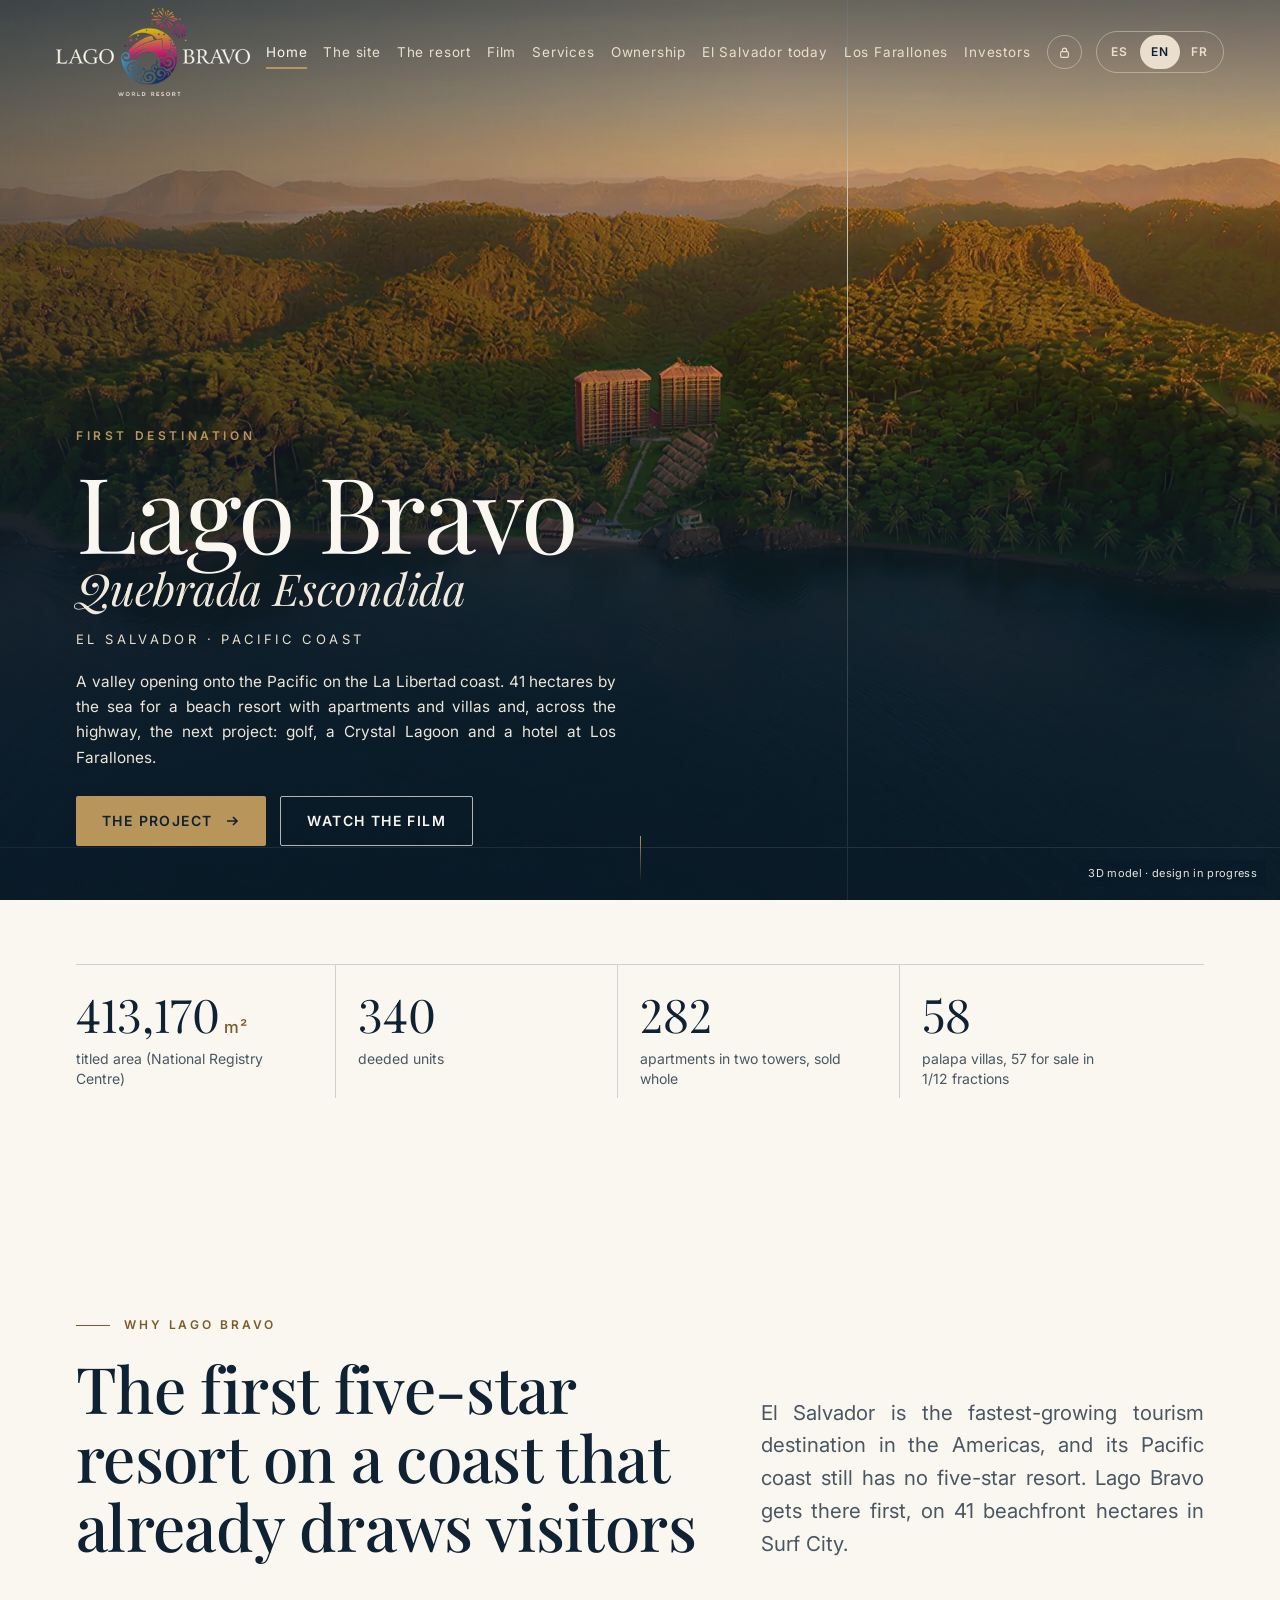
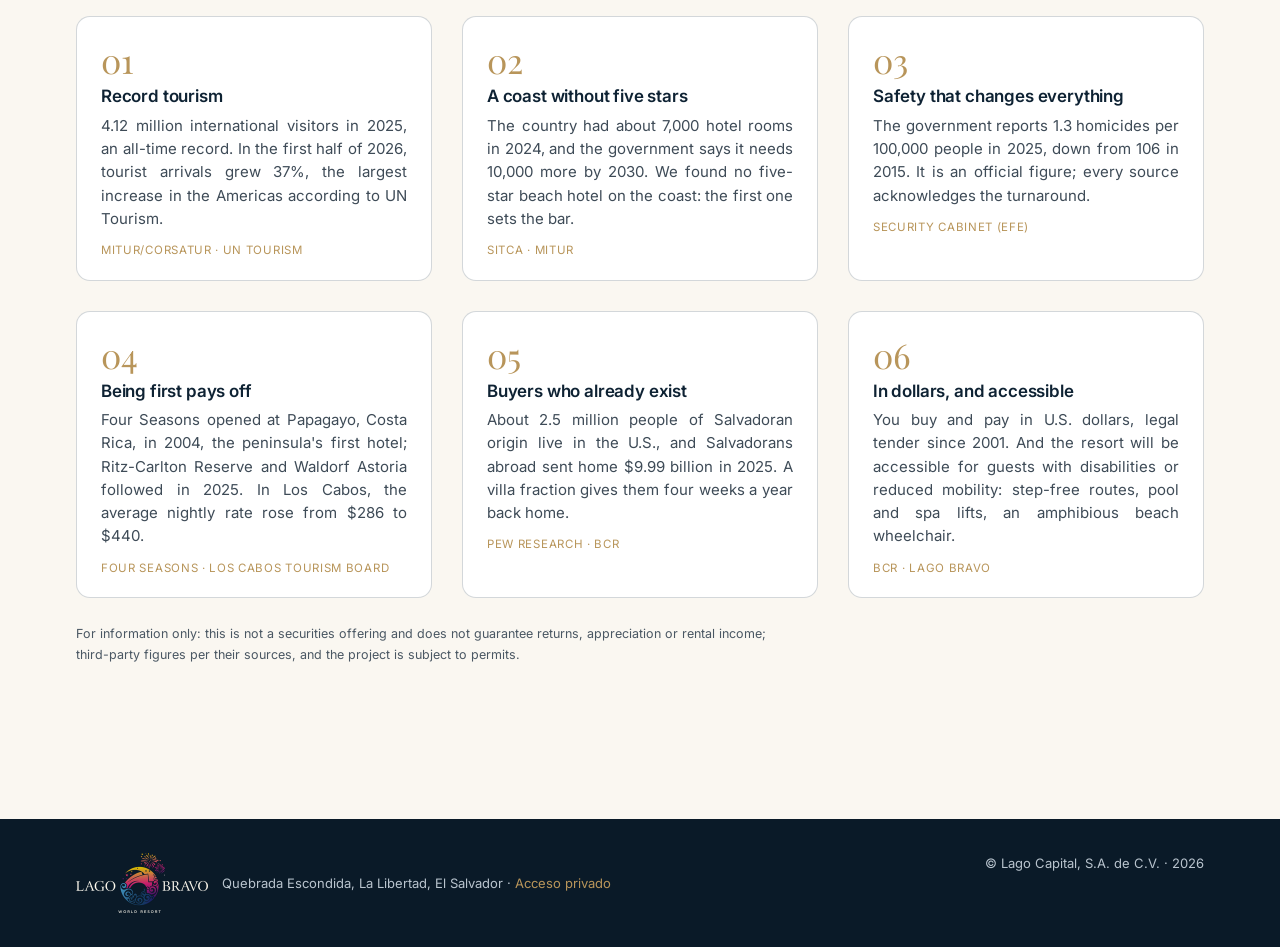
==== commit 83499498: "v4.10: «Por qué Lago Bravo» en Inicio (6 razones con fuente, ES/EN/FR) y «Accesible para todos» en S" ====
--- a/index.html
+++ b/index.html
@@ -229,6 +229,29 @@
 .app li em.pay{background:transparent;color:var(--gold);border:1px solid rgba(184,149,90,.7)}
 .app .cap{font-size:12px;color:var(--muted-d);margin:16px 6px 0}
 
+/* servicios: cinco estrellas gran lujo (22-10-2026) */
+.svc-all-sec{background:var(--sand)}
+.svc-all{display:grid;grid-template-columns:repeat(4,minmax(0,1fr));gap:clamp(24px,3vw,40px);margin-top:clamp(36px,5vw,56px)}
+.svc-g h3{font-family:var(--serif);font-weight:500;font-size:22px;color:var(--night);margin:0 0 6px;padding-bottom:10px;border-bottom:1px solid var(--gold)}
+.svc-g ul{list-style:none;margin:0;padding:0}
+.svc-g li{padding:14px 0;border-bottom:1px solid var(--rule)}
+.svc-g h4{font-family:var(--sans);font-size:15.5px;font-weight:600;color:var(--night);margin:0 0 4px}
+.svc-g p{margin:0;color:#3E4B57;font-size:14.5px;line-height:1.5;text-align:justify;hyphens:auto;-webkit-hyphens:auto}
+@media (max-width:1100px){.svc-all{grid-template-columns:repeat(2,minmax(0,1fr))}}
+@media (max-width:640px){.svc-all{grid-template-columns:minmax(0,1fr)}}
+
+/* por qué Lago Bravo (22-10-2026) */
+.pq{background:var(--cream,#FAF7F1)}
+.pq-grid{display:grid;grid-template-columns:repeat(3,minmax(0,1fr));gap:clamp(18px,2.4vw,30px);margin-top:clamp(34px,4.5vw,56px)}
+.pq-c{background:#fff;border:1px solid var(--rule);border-radius:14px;padding:26px 24px 20px;position:relative}
+.pq-n{font-family:var(--serif);font-size:34px;line-height:1;color:var(--gold);display:block;margin-bottom:10px}
+.pq-c h3{font-family:var(--sans);font-size:17px;font-weight:600;color:var(--night);margin:0 0 8px}
+.pq-c p{margin:0;color:#3E4B57;font-size:15px;line-height:1.55;text-align:justify;hyphens:auto;-webkit-hyphens:auto}
+.pq-c p.pq-f{margin-top:12px;font-size:11.5px;letter-spacing:.06em;text-transform:uppercase;color:var(--gold);text-align:left}
+.pq-aviso{margin:26px 0 0;font-size:12.5px;color:var(--muted);max-width:90ch}
+@media (max-width:1000px){.pq-grid{grid-template-columns:repeat(2,minmax(0,1fr))}}
+@media (max-width:620px){.pq-grid{grid-template-columns:minmax(0,1fr)}}
+
 /* propiedad */
 .own{background:var(--sand)}
 .own .lead{color:#3E4B57}
@@ -480,6 +503,18 @@
     </div>
   </div>
 </section>
+
+<!-- POR QUÉ LAGO BRAVO (22-10-2026) -->
+<section class="sec pq" aria-label="Por qué Lago Bravo" data-aria-es="Por qué Lago Bravo" data-aria-en="Why Lago Bravo" data-aria-fr="Pourquoi Lago Bravo">
+  <div class="wrap">
+    <div class="sec-head" style="margin-bottom:0">
+      <div class="rv"><p class="eyebrow"><span class="l-es" lang="es">Por qué Lago Bravo</span><span class="l-en" lang="en">Why Lago Bravo</span><span class="l-fr" lang="fr">Pourquoi Lago Bravo</span></p><h2 class="h2"><span class="l-es" lang="es">El primer cinco estrellas de una costa que ya tiene visitantes</span><span class="l-en" lang="en">The first five-star resort on a coast that already draws visitors</span><span class="l-fr" lang="fr">Le premier cinq étoiles d&#x27;une côte qui attire déjà les visiteurs</span></h2></div>
+      <p class="lead rv"><span class="l-es" lang="es">El Salvador es el país de América donde más crece el turismo, y su costa del Pacífico todavía no tiene ningún resort de cinco estrellas. Lago Bravo llega primero, en 41 hectáreas frente al mar en Surf City.</span><span class="l-en" lang="en">El Salvador is the fastest-growing tourism destination in the Americas, and its Pacific coast still has no five-star resort. Lago Bravo gets there first, on 41 beachfront hectares in Surf City.</span><span class="l-fr" lang="fr">Le Salvador est le pays des Amériques où le tourisme progresse le plus vite, et sa côte pacifique n&#x27;a encore aucun resort cinq étoiles. Lago Bravo arrive le premier, sur 41 hectares en bord de mer à Surf City.</span></p>
+    </div>
+    <div class="pq-grid"><article class="pq-c rv"><span class="pq-n">01</span><h3><span class="l-es" lang="es">Turismo en récord</span><span class="l-en" lang="en">Record tourism</span><span class="l-fr" lang="fr">Un tourisme record</span></h3><p><span class="l-es" lang="es">4,12 millones de visitantes internacionales en 2025, récord histórico. En el primer semestre de 2026 los turistas crecieron un 37 %, el mayor aumento de toda América según ONU Turismo.</span><span class="l-en" lang="en">4.12 million international visitors in 2025, an all-time record. In the first half of 2026, tourist arrivals grew 37%, the largest increase in the Americas according to UN Tourism.</span><span class="l-fr" lang="fr">4,12 millions de visiteurs internationaux en 2025, un record historique. Au premier semestre 2026, les arrivées de touristes ont progressé de 37 %, la plus forte hausse des Amériques selon ONU Tourisme.</span></p><p class="pq-f"><span class="l-es" lang="es">MITUR/Corsatur · ONU Turismo</span><span class="l-en" lang="en">MITUR/Corsatur · UN Tourism</span><span class="l-fr" lang="fr">MITUR/Corsatur · ONU Tourisme</span></p></article><article class="pq-c rv"><span class="pq-n">02</span><h3><span class="l-es" lang="es">Una costa sin cinco estrellas</span><span class="l-en" lang="en">A coast without five stars</span><span class="l-fr" lang="fr">Une côte sans cinq étoiles</span></h3><p><span class="l-es" lang="es">El país tenía unas 7.000 habitaciones en 2024 y el Gobierno calcula que necesita 10.000 más para 2030. No consta ningún hotel de playa de cinco estrellas en la costa: el primero fija el nivel.</span><span class="l-en" lang="en">The country had about 7,000 hotel rooms in 2024, and the government says it needs 10,000 more by 2030. We found no five-star beach hotel on the coast: the first one sets the bar.</span><span class="l-fr" lang="fr">Le pays comptait environ 7 000 chambres d&#x27;hôtel en 2024, et le gouvernement estime qu&#x27;il en faut 10 000 de plus d&#x27;ici 2030. Aucun hôtel de plage cinq étoiles recensé sur la côte : le premier fixe le niveau.</span></p><p class="pq-f"><span class="l-es" lang="es">SITCA · MITUR</span><span class="l-en" lang="en">SITCA · MITUR</span><span class="l-fr" lang="fr">SITCA · MITUR</span></p></article><article class="pq-c rv"><span class="pq-n">03</span><h3><span class="l-es" lang="es">Seguridad que cambia el mapa</span><span class="l-en" lang="en">Safety that changes everything</span><span class="l-fr" lang="fr">Une sécurité transformée</span></h3><p><span class="l-es" lang="es">El Gobierno declara 1,3 homicidios por cada 100.000 habitantes en 2025, frente a 106 en 2015. Es una cifra oficial; el cambio de tendencia lo reconocen todas las fuentes.</span><span class="l-en" lang="en">The government reports 1.3 homicides per 100,000 people in 2025, down from 106 in 2015. It is an official figure; every source acknowledges the turnaround.</span><span class="l-fr" lang="fr">Le gouvernement annonce 1,3 homicide pour 100 000 habitants en 2025, contre 106 en 2015. C&#x27;est un chiffre officiel ; toutes les sources reconnaissent le changement de tendance.</span></p><p class="pq-f"><span class="l-es" lang="es">Gabinete de Seguridad (EFE)</span><span class="l-en" lang="en">Security Cabinet (EFE)</span><span class="l-fr" lang="fr">Cabinet de sécurité (EFE)</span></p></article><article class="pq-c rv"><span class="pq-n">04</span><h3><span class="l-es" lang="es">Ser los primeros funciona</span><span class="l-en" lang="en">Being first pays off</span><span class="l-fr" lang="fr">Être le premier, ça paie</span></h3><p><span class="l-es" lang="es">Four Seasons abrió en Papagayo (Costa Rica) en 2004, primer hotel de la península; en 2025 llegaron Ritz-Carlton Reserve y Waldorf Astoria. En Los Cabos, la tarifa media subió de 286 $ a 440 $.</span><span class="l-en" lang="en">Four Seasons opened at Papagayo, Costa Rica, in 2004, the peninsula&#x27;s first hotel; Ritz-Carlton Reserve and Waldorf Astoria followed in 2025. In Los Cabos, the average nightly rate rose from $286 to $440.</span><span class="l-fr" lang="fr">Four Seasons a ouvert à Papagayo (Costa Rica) en 2004, premier hôtel de la péninsule ; Ritz-Carlton Reserve et Waldorf Astoria ont suivi en 2025. À Los Cabos, le prix moyen par nuit est passé de 286 $ à 440 $.</span></p><p class="pq-f"><span class="l-es" lang="es">Four Seasons · Los Cabos Tourism Board</span><span class="l-en" lang="en">Four Seasons · Los Cabos Tourism Board</span><span class="l-fr" lang="fr">Four Seasons · Los Cabos Tourism Board</span></p></article><article class="pq-c rv"><span class="pq-n">05</span><h3><span class="l-es" lang="es">Compradores que ya existen</span><span class="l-en" lang="en">Buyers who already exist</span><span class="l-fr" lang="fr">Des acheteurs déjà là</span></h3><p><span class="l-es" lang="es">Unos 2,5 millones de personas de origen salvadoreño viven en EE. UU. y enviaron 9.988 M$ en remesas en 2025. Una fracción de villa les da cuatro semanas al año en su país.</span><span class="l-en" lang="en">About 2.5 million people of Salvadoran origin live in the U.S., and Salvadorans abroad sent home $9.99 billion in 2025. A villa fraction gives them four weeks a year back home.</span><span class="l-fr" lang="fr">Environ 2,5 millions de personnes d&#x27;origine salvadorienne vivent aux États-Unis, et la diaspora a envoyé 9,99 milliards de dollars en 2025. Une part de villa leur offre quatre semaines par an au pays.</span></p><p class="pq-f"><span class="l-es" lang="es">Pew Research · BCR</span><span class="l-en" lang="en">Pew Research · BCR</span><span class="l-fr" lang="fr">Pew Research · BCR</span></p></article><article class="pq-c rv"><span class="pq-n">06</span><h3><span class="l-es" lang="es">En dólares y accesible</span><span class="l-en" lang="en">In dollars, and accessible</span><span class="l-fr" lang="fr">En dollars, et accessible</span></h3><p><span class="l-es" lang="es">Se compra y se paga en dólares, moneda legal desde 2001. Y el resort será accesible para personas con discapacidad o movilidad reducida: recorrido sin escalones, grúa en piscina y spa, silla anfibia.</span><span class="l-en" lang="en">You buy and pay in U.S. dollars, legal tender since 2001. And the resort will be accessible for guests with disabilities or reduced mobility: step-free routes, pool and spa lifts, an amphibious beach wheelchair.</span><span class="l-fr" lang="fr">On achète et on paie en dollars, monnaie légale depuis 2001. Et le resort sera accessible aux personnes handicapées ou à mobilité réduite : parcours sans marches, lève-personne en piscine et au spa, fauteuil amphibie.</span></p><p class="pq-f"><span class="l-es" lang="es">BCR · Lago Bravo</span><span class="l-en" lang="en">BCR · Lago Bravo</span><span class="l-fr" lang="fr">BCR · Lago Bravo</span></p></article></div>
+    <p class="pq-aviso"><span class="l-es" lang="es">Información orientativa: no es una oferta de valores ni garantiza rentabilidad, revalorización ni ingresos por alquiler; cifras de terceros según sus fuentes, y proyecto sujeto a licencias.</span><span class="l-en" lang="en">For information only: this is not a securities offering and does not guarantee returns, appreciation or rental income; third-party figures per their sources, and the project is subject to permits.</span><span class="l-fr" lang="fr">Information indicative : ceci n&#x27;est pas une offre de titres et ne garantit ni rendement, ni plus-value, ni revenus locatifs ; chiffres de tiers selon leurs sources, projet soumis à permis.</span></p>
+  </div>
+</section>
 </div>
 
 <div class="panel" role="tabpanel" id="lugar" aria-labelledby="t-lugar" tabindex="0">
@@ -712,7 +747,7 @@
         <li><svg viewBox="0 0 24 24" aria-hidden="true"><path d="M5 16l1.5-5a2 2 0 0 1 2-1.4h7a2 2 0 0 1 2 1.4L19 16M4 16h16v3H4zM7 19v2M17 19v2"/></svg><div><h3>Valet</h3><p><span class="l-es" lang="es">A la llegada, y el coche se pide desde la app.</span><span class="l-en" lang="en">On arrival, with the car called up through the app.</span><span class="l-fr" lang="fr">À l’arrivée, et la voiture se commande depuis l’application.</span></p></div></li>
         <li><svg viewBox="0 0 24 24" aria-hidden="true"><path d="M4 15h16M6 15V8h12v7M6 8l2-3h8l2 3"/><circle cx="7.5" cy="17.5" r="1.8"/><circle cx="16.5" cy="17.5" r="1.8"/></svg><div><h3><span class="l-es" lang="es">Movilidad en el resort</span><span class="l-en" lang="en">Getting around</span><span class="l-fr" lang="fr">Se déplacer dans le resort</span></h3><p><span class="l-es" lang="es">Buggies eléctricos por caminos de grava, con un recorrido fijo lobby–solárium y servicio a las villas a petición.</span><span class="l-en" lang="en">Electric buggies on gravel paths, with a fixed lobby–sun-deck loop and service to the villas on request.</span><span class="l-fr" lang="fr">Voiturettes électriques sur des chemins de gravier, avec un circuit régulier lobby–solarium et un service à la demande vers les villas.</span></p></div></li>
         <li><svg viewBox="0 0 24 24" aria-hidden="true"><path d="M3 13l18-6-4 12-5-4-3 4v-5z"/></svg><div><h3><span class="l-es" lang="es">Traslados</span><span class="l-en" lang="en">Transfers</span><span class="l-fr" lang="fr">Transferts</span></h3><p><span class="l-es" lang="es">Al aeropuerto internacional y a San Salvador, con vehículos del resort.</span><span class="l-en" lang="en">To the international airport and San Salvador, in the resort's own vehicles.</span><span class="l-fr" lang="fr">Vers l’aéroport international et San Salvador, avec les véhicules du resort.</span></p></div></li>
-        <li><svg viewBox="0 0 24 24" aria-hidden="true"><circle cx="8" cy="12" r="4"/><path d="M12 12h9M18 12v3M21 12v2"/></svg><div><h3><span class="l-es" lang="es">Para el propietario</span><span class="l-en" lang="en">For owners</span><span class="l-fr" lang="fr">Pour le propriétaire</span></h3><p><span class="l-es" lang="es">Taquilla propia por fracción: sus cosas se colocan en la unidad antes de que llegue.</span><span class="l-en" lang="en">A personal locker per fraction: belongings are placed in the unit before arrival.</span><span class="l-fr" lang="fr">Un casier personnel par part&nbsp;: vos affaires sont installées dans l’unité avant votre arrivée.</span></p></div></li>
+        <li><svg viewBox="0 0 24 24" aria-hidden="true"><circle cx="8" cy="12" r="4"/><path d="M12 12h9M18 12v3M21 12v2"/></svg><div><h3><span class="l-es" lang="es">Para el propietario</span><span class="l-en" lang="en">For owners</span><span class="l-fr" lang="fr">Pour le propriétaire</span></h3><p><span class="l-es" lang="es">Con 3 o más fracciones, taquilla privada: sus cosas se colocan en la unidad antes de que llegue.</span><span class="l-en" lang="en">With 3 or more fractions, a private locker: your things are set out in the unit before you arrive.</span><span class="l-fr" lang="fr">Avec 3 parts ou plus, un casier privé : vos affaires sont installées dans le logement avant votre arrivée.</span></p></div></li>
       </ul>
       <div class="app rv" role="img" aria-label="Ilustración de las funciones de la app del resort" data-aria-es="Ilustración de las funciones de la app del resort" data-aria-en="Illustration of the resort app's features" data-aria-fr="Illustration des fonctionnalités de l’application du resort">
         <div class="app-top"><b>Lago Bravo</b><span>App</span></div>
@@ -728,6 +763,18 @@
         <p class="cap"><span class="l-es" lang="es">Ilustración de funciones previstas. El gimnasio es de pago por uso para quien no se aloja en el resort.</span><span class="l-en" lang="en">Illustration of planned features. The gym is pay-per-use for non-resident visitors.</span><span class="l-fr" lang="fr">Illustration des fonctionnalités prévues. La salle de sport est payante à l’usage pour les personnes qui ne séjournent pas au resort.</span></p>
       </div>
     </div>
+  </div>
+</section>
+
+<!-- 4b SERVICIOS · CINCO ESTRELLAS GRAN LUJO (22-10-2026) -->
+<section class="sec svc-all-sec">
+  <div class="wrap">
+    <div class="sec-head" style="margin-bottom:0">
+      <div class="rv"><p class="eyebrow"><span class="l-es" lang="es">Cinco estrellas gran lujo</span><span class="l-en" lang="en">Five-star grand luxury</span><span class="l-fr" lang="fr">Cinq étoiles grand luxe</span></p>
+        <h2 class="h2"><span class="l-es" lang="es">Todo lo que da el resort</span><span class="l-en" lang="en">Everything the resort offers</span><span class="l-fr" lang="fr">Tout ce qu’offre le resort</span></h2></div>
+      <p class="lead rv"><span class="l-es" lang="es">Lo que encontrará en Lago Bravo, de la villa a la playa. Algunos servicios llegan con la segunda fase, la de las torres.</span><span class="l-en" lang="en">What you will find at Lago Bravo, from your villa to the beach. Some services arrive with the second phase, the towers.</span><span class="l-fr" lang="fr">Ce que vous trouverez à Lago Bravo, de la villa à la plage. Certains services arrivent avec la deuxième phase, celle des tours.</span></p>
+    </div>
+    <div class="svc-all"><div class="svc-g rv"><h3><span class="l-es" lang="es">En su villa</span><span class="l-en" lang="en">In your villa</span><span class="l-fr" lang="fr">Dans votre villa</span></h3><ul><li><h4><span class="l-es" lang="es">Anfitrión de villa</span><span class="l-en" lang="en">Villa host</span><span class="l-fr" lang="fr">Hôte de villa</span></h4><p><span class="l-es" lang="es">Una persona de referencia durante toda la estancia: llegada, reservas, maletas y lo que haga falta.</span><span class="l-en" lang="en">One person looks after you for your whole stay: arrival, bookings, luggage and anything you need.</span><span class="l-fr" lang="fr">Une personne vous accompagne tout au long du séjour : arrivée, réservations, bagages et tout le reste.</span></p></li><li><h4><span class="l-es" lang="es">Limpieza diaria y servicio de noche</span><span class="l-en" lang="en">Daily housekeeping and turndown</span><span class="l-fr" lang="fr">Ménage quotidien et service du soir</span></h4><p><span class="l-es" lang="es">Cada día la villa queda impecable y cada noche se prepara la cama, con un pequeño detalle de artesanía salvadoreña.</span><span class="l-en" lang="en">Your villa is cleaned every day and the bed is turned down every evening, with a small piece of Salvadoran craft.</span><span class="l-fr" lang="fr">La villa est entretenue chaque jour et la chambre préparée chaque soir, avec une petite pièce d’artisanat salvadorien.</span></p></li><li><h4><span class="l-es" lang="es">Servicio en villa 24 horas y chef privado</span><span class="l-en" lang="en">24-hour in-villa dining and private chef</span><span class="l-fr" lang="fr">Service en villa 24 h/24 et chef privé</span></h4><p><span class="l-es" lang="es">Desayuno, comida o cena cuando quiera, y un chef que cocina en su villa.</span><span class="l-en" lang="en">Breakfast, lunch or dinner whenever you like, and a chef who cooks in your villa.</span><span class="l-fr" lang="fr">Petit-déjeuner, déjeuner ou dîner à toute heure, et un chef qui cuisine dans votre villa.</span></p></li><li><h4><span class="l-es" lang="es">Casa preparada</span><span class="l-en" lang="en">Your home, ready</span><span class="l-fr" lang="fr">Maison prête</span></h4><p><span class="l-es" lang="es">Con 3 o más fracciones, taquilla privada en un almacén climatizado: al volver, su casa está montada como la dejó. Incluido en la cuota.</span><span class="l-en" lang="en">With 3 or more fractions, a private locker in a climate-controlled store: when you return, your home is set up just as you left it. Included in the fee.</span><span class="l-fr" lang="fr">Avec 3 parts ou plus, un casier privé dans une réserve climatisée : à votre retour, votre maison est installée comme vous l’aviez laissée. Inclus dans les charges.</span></p></li><li><h4><span class="l-es" lang="es">Carta de almohadas y equipo para bebés</span><span class="l-en" lang="en">Pillow menu and baby equipment</span><span class="l-fr" lang="fr">Carte des oreillers et équipement bébé</span></h4><p><span class="l-es" lang="es">Almohadas a elegir, cunas, tronas y vallas para la piscina de la villa, a petición.</span><span class="l-en" lang="en">A choice of pillows, cots, high chairs and pool fences for your villa, on request.</span><span class="l-fr" lang="fr">Oreillers au choix, lits, chaises hautes et barrières de piscine, sur demande.</span></p></li></ul></div><div class="svc-g rv"><h3><span class="l-es" lang="es">Comer y beber</span><span class="l-en" lang="en">Dining</span><span class="l-fr" lang="fr">Restauration</span></h3><ul><li><h4><span class="l-es" lang="es">Beach club, chiringuito y bar de copas</span><span class="l-en" lang="en">Beach club, beach bar and cocktail bar</span><span class="l-fr" lang="fr">Beach club, paillote et bar à cocktails</span></h4><p><span class="l-es" lang="es">Desayuno, almuerzo y cena informal frente al mar, y un bar de copas sobre pilotes junto al estero.</span><span class="l-en" lang="en">Breakfast, lunch and casual dinner by the sea, and a cocktail bar on stilts by the estuary.</span><span class="l-fr" lang="fr">Petit-déjeuner, déjeuner et dîner décontracté face à la mer, et un bar à cocktails sur pilotis au bord de l’estuaire.</span></p></li><li><h4><span class="l-es" lang="es">Servicio en tumbona</span><span class="l-en" lang="en">Service at your sun lounger</span><span class="l-fr" lang="fr">Service au transat</span></h4><p><span class="l-es" lang="es">Bebida y comida en la playa y en la piscina, sin moverse.</span><span class="l-en" lang="en">Food and drinks on the beach and by the pool, without getting up.</span><span class="l-fr" lang="fr">Boissons et repas sur la plage et au bord de la piscine, sans bouger.</span></p></li><li><h4><span class="l-es" lang="es">Con las torres: cinco restaurantes más</span><span class="l-en" lang="en">With the towers: five more restaurants</span><span class="l-fr" lang="fr">Avec les tours : cinq restaurants de plus</span></h4><p><span class="l-es" lang="es">El restaurante de la isla, cocina salvadoreña y del Pacífico, nikkei, un restaurante panorámico y un bar en la azotea.</span><span class="l-en" lang="en">The island restaurant, Salvadoran and Pacific cuisine, Nikkei, a panoramic restaurant and a rooftop bar.</span><span class="l-fr" lang="fr">Le restaurant de l’île, cuisine salvadorienne et du Pacifique, nikkei, un restaurant panoramique et un bar sur le toit.</span></p></li><li><h4><span class="l-es" lang="es">Bodas y eventos</span><span class="l-en" lang="en">Weddings and events</span><span class="l-fr" lang="fr">Mariages et événements</span></h4><p><span class="l-es" lang="es">En el beach club desde el primer día; con las torres, un salón para 410 invitados.</span><span class="l-en" lang="en">At the beach club from day one; with the towers, a ballroom for 410 guests.</span><span class="l-fr" lang="fr">Au beach club dès le premier jour ; avec les tours, une salle pour 410 invités.</span></p></li><li><h4><span class="l-es" lang="es">Alergias y dietas</span><span class="l-en" lang="en">Allergies and diets</span><span class="l-fr" lang="fr">Allergies et régimes</span></h4><p><span class="l-es" lang="es">Cocina con producto local y atención a alergias, dietas y peticiones especiales.</span><span class="l-en" lang="en">Cooking with local produce and care for allergies, diets and special requests.</span><span class="l-fr" lang="fr">Cuisine de produits locaux et attention aux allergies, régimes et demandes particulières.</span></p></li></ul></div><div class="svc-g rv"><h3><span class="l-es" lang="es">Bienestar y actividades</span><span class="l-en" lang="en">Wellness and activities</span><span class="l-fr" lang="fr">Bien-être et activités</span></h3><ul><li><h4><span class="l-es" lang="es">Spa y masaje en la villa</span><span class="l-en" lang="en">Spa and in-villa massage</span><span class="l-fr" lang="fr">Spa et massage en villa</span></h4><p><span class="l-es" lang="es">Cabinas de tratamiento, y terapeutas que van a su villa.</span><span class="l-en" lang="en">Treatment rooms, and therapists who come to your villa.</span><span class="l-fr" lang="fr">Cabines de soins, et thérapeutes qui viennent dans votre villa.</span></p></li><li><h4><span class="l-es" lang="es">Gimnasio, yoga y pilates</span><span class="l-en" lang="en">Gym, yoga and Pilates</span><span class="l-fr" lang="fr">Salle de sport, yoga et Pilates</span></h4><p><span class="l-es" lang="es">Entrenador personal y clases al aire libre.</span><span class="l-en" lang="en">Personal trainer and open-air classes.</span><span class="l-fr" lang="fr">Coach personnel et cours en plein air.</span></p></li><li><h4><span class="l-es" lang="es">Playa vigilada</span><span class="l-en" lang="en">Lifeguarded beach</span><span class="l-fr" lang="fr">Plage surveillée</span></h4><p><span class="l-es" lang="es">Socorristas en la playa y las piscinas, hamacas, toallas y sombra.</span><span class="l-en" lang="en">Lifeguards on the beach and at the pools, sun loungers, towels and shade.</span><span class="l-fr" lang="fr">Sauveteurs sur la plage et aux piscines, transats, serviettes et ombre.</span></p></li><li><h4><span class="l-es" lang="es">Surf, kayak, snorkel y excursiones</span><span class="l-en" lang="en">Surfing, kayaking, snorkelling and trips</span><span class="l-fr" lang="fr">Surf, kayak, snorkeling et excursions</span></h4><p><span class="l-es" lang="es">Con operadores autorizados, en una de las mejores costas de surf del mundo.</span><span class="l-en" lang="en">With licensed operators, on one of the world’s best surf coasts.</span><span class="l-fr" lang="fr">Avec des prestataires agréés, sur l’une des meilleures côtes de surf au monde.</span></p></li><li><h4><span class="l-es" lang="es">Club infantil, tenis y pádel</span><span class="l-en" lang="en">Kids’ club, tennis and padel</span><span class="l-fr" lang="fr">Club enfants, tennis et padel</span></h4><p><span class="l-es" lang="es">Actividades para niños con monitores, y pistas para jugar en familia.</span><span class="l-en" lang="en">Supervised activities for children, and courts to play as a family.</span><span class="l-fr" lang="fr">Activités encadrées pour les enfants, et courts pour jouer en famille.</span></p></li></ul></div><div class="svc-g rv"><h3><span class="l-es" lang="es">Salud y tranquilidad</span><span class="l-en" lang="en">Health and peace of mind</span><span class="l-fr" lang="fr">Santé et sérénité</span></h3><ul><li><h4><span class="l-es" lang="es">Enfermería 24 horas</span><span class="l-en" lang="en">24-hour nurse station</span><span class="l-fr" lang="fr">Infirmerie 24 h/24</span></h4><p><span class="l-es" lang="es">Enfermería en el resort con médico de guardia y teleconsulta, y desfibriladores repartidos por todo el resort.</span><span class="l-en" lang="en">An on-site nurse station with an on-call doctor and video consultation, and defibrillators throughout the resort.</span><span class="l-fr" lang="fr">Une infirmerie sur place avec médecin de garde et téléconsultation, et des défibrillateurs dans tout le resort.</span></p></li><li><h4><span class="l-es" lang="es">Helipuerto</span><span class="l-en" lang="en">Helipad</span><span class="l-fr" lang="fr">Héliport</span></h4><p><span class="l-es" lang="es">Junto al aparcamiento, para llegadas privadas y evacuación médica (sujeto a la autorización de Aviación Civil).</span><span class="l-en" lang="en">Next to the car park, for private arrivals and medical evacuation (subject to Civil Aviation approval).</span><span class="l-fr" lang="fr">À côté du parking, pour les arrivées privées et l’évacuation médicale (sous réserve d’autorisation de l’Aviation civile).</span></p></li><li><h4><span class="l-es" lang="es">Seguridad 24 horas</span><span class="l-en" lang="en">24-hour security</span><span class="l-fr" lang="fr">Sécurité 24 h/24</span></h4><p><span class="l-es" lang="es">Control de acceso, vigilancia y un plan de emergencias con aviso dentro de cada villa.</span><span class="l-en" lang="en">Access control, patrols and an emergency plan with alerts inside every villa.</span><span class="l-fr" lang="fr">Contrôle d’accès, surveillance et plan d’urgence avec alerte dans chaque villa.</span></p></li><li><h4><span class="l-es" lang="es">Sala VIP en el aeropuerto</span><span class="l-en" lang="en">VIP lounge at the airport</span><span class="l-fr" lang="fr">Salon VIP à l’aéroport</span></h4><p><span class="l-es" lang="es">Le recibimos en el aeropuerto internacional y le traemos al resort.</span><span class="l-en" lang="en">We welcome you at the international airport and bring you to the resort.</span><span class="l-fr" lang="fr">Nous vous accueillons à l’aéroport international et vous conduisons au resort.</span></p></li><li><h4><span class="l-es" lang="es">Accesible para todos</span><span class="l-en" lang="en">Accessible for everyone</span><span class="l-fr" lang="fr">Accessible à tous</span></h4><p><span class="l-es" lang="es">Para personas con discapacidad o movilidad reducida: recorrido sin escalones del lobby a la playa, grúa en la piscina y el spa, silla anfibia y villas adaptadas.</span><span class="l-en" lang="en">For guests with disabilities or reduced mobility: step-free route from the lobby to the beach, pool and spa lifts, a beach wheelchair and adapted villas.</span><span class="l-fr" lang="fr">Pour les personnes handicapées ou à mobilité réduite : parcours sans marches du lobby à la plage, lève-personne à la piscine et au spa, fauteuil amphibie et villas adaptées.</span></p></li><li><h4><span class="l-es" lang="es">Un equipo formado en casa</span><span class="l-en" lang="en">A team trained in-house</span><span class="l-fr" lang="fr">Une équipe formée sur place</span></h4><p><span class="l-es" lang="es">Personal bilingüe formado en nuestra propia escuela de hostelería.</span><span class="l-en" lang="en">Bilingual staff trained in our own hospitality school.</span><span class="l-fr" lang="fr">Un personnel bilingue formé dans notre propre école hôtelière.</span></p></li></ul></div></div>
   </div>
 </section>
 </div>
